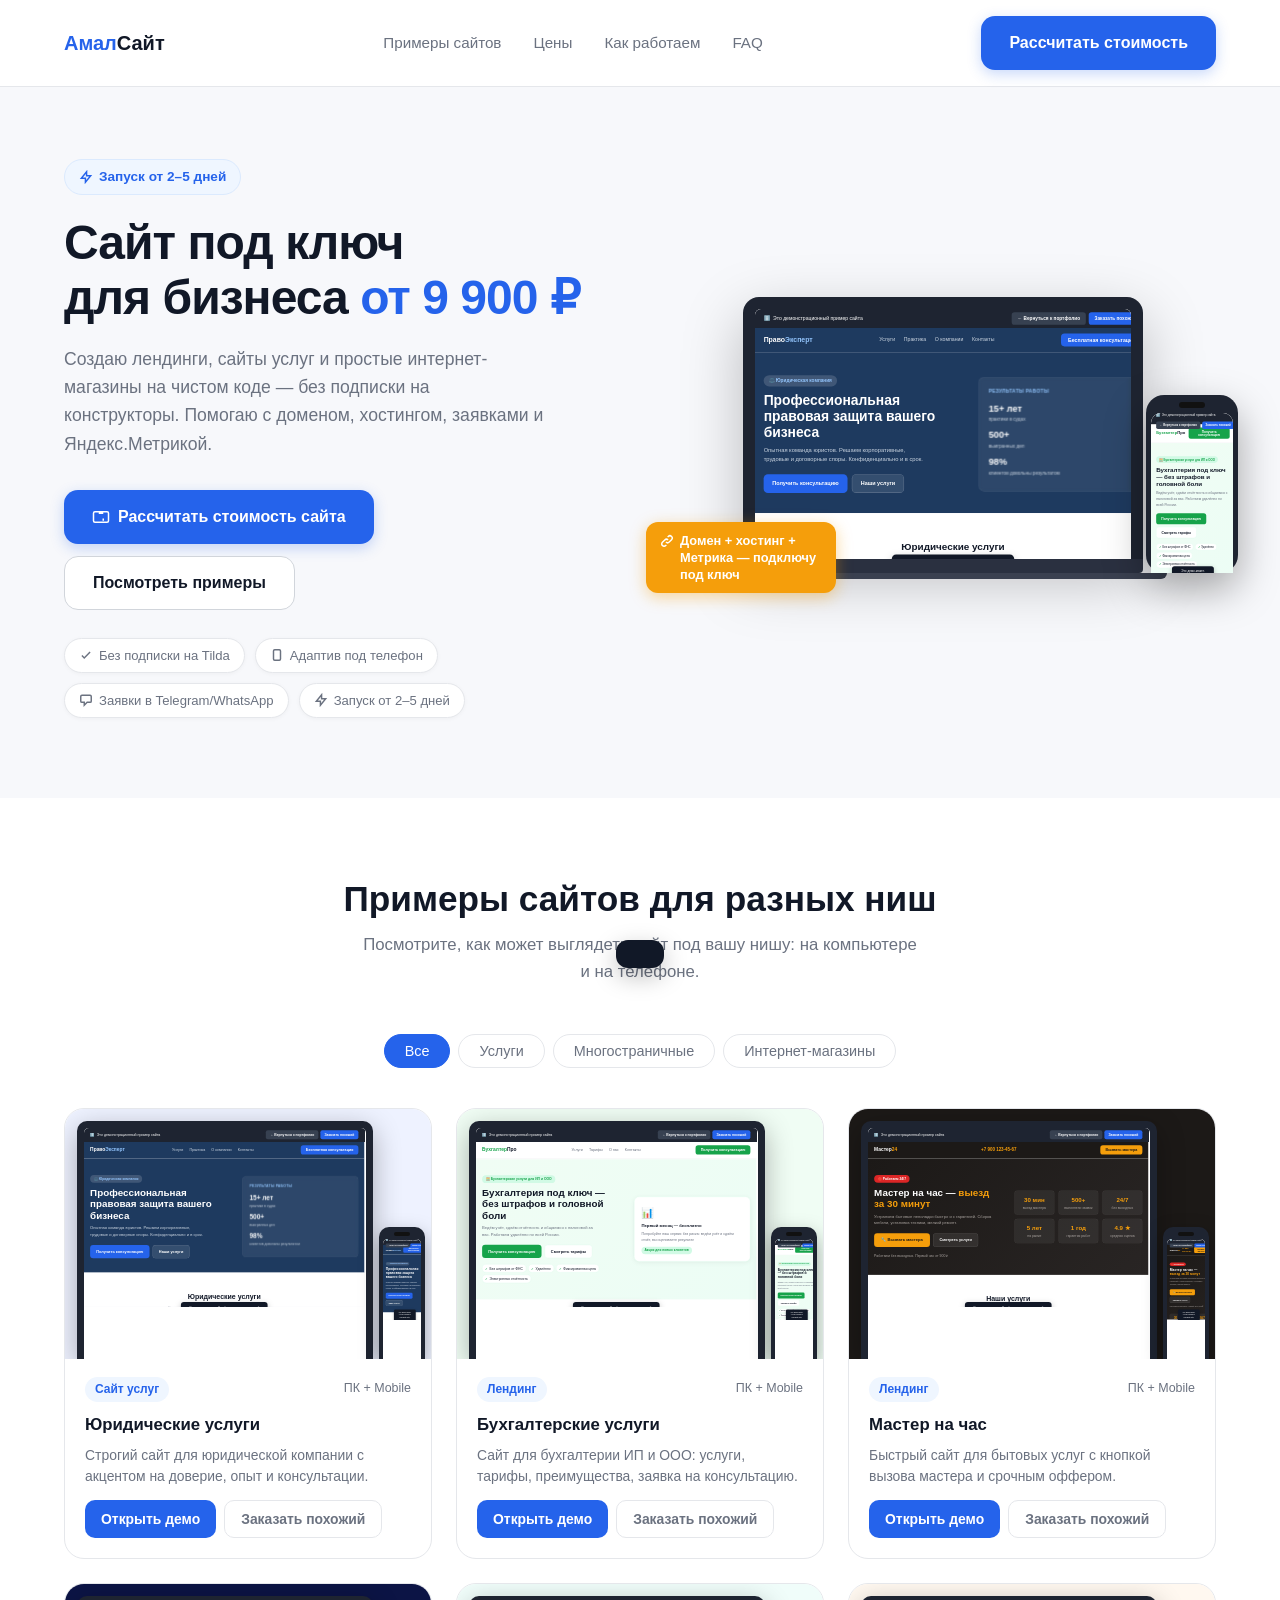
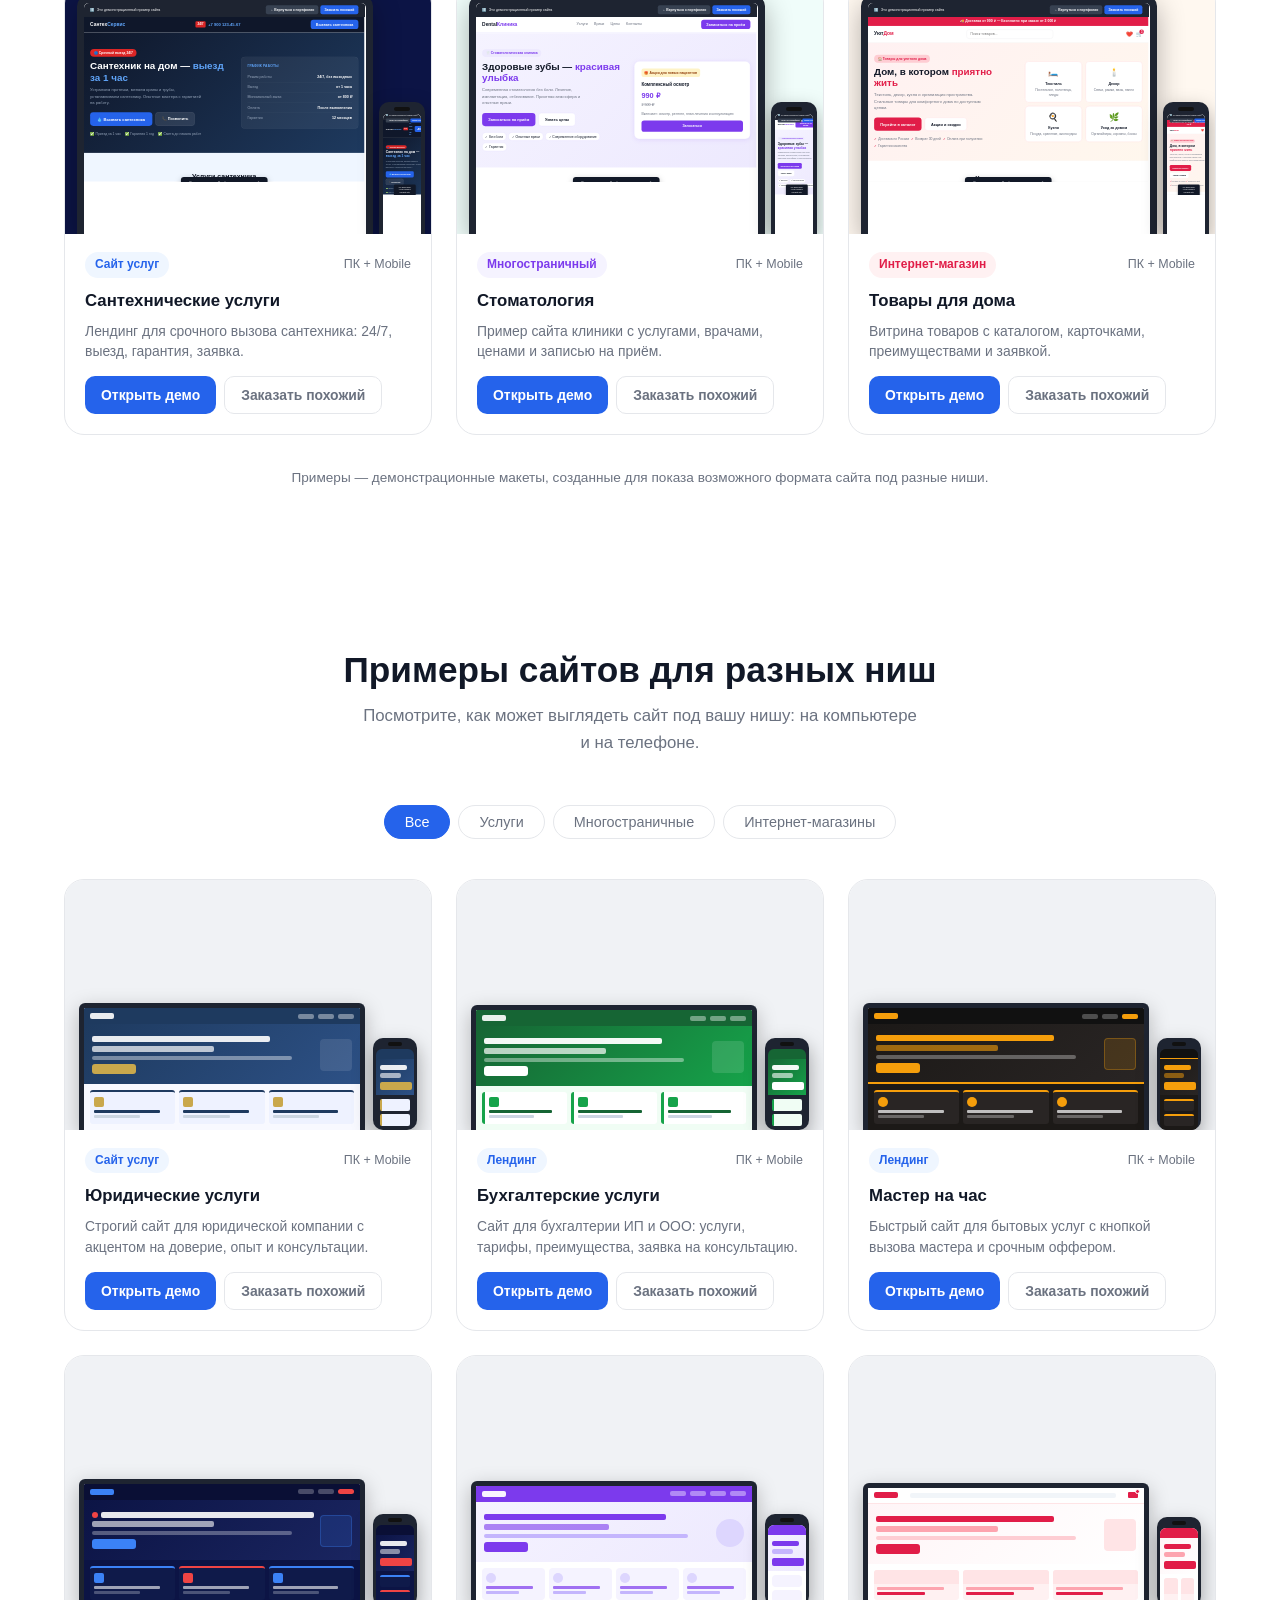
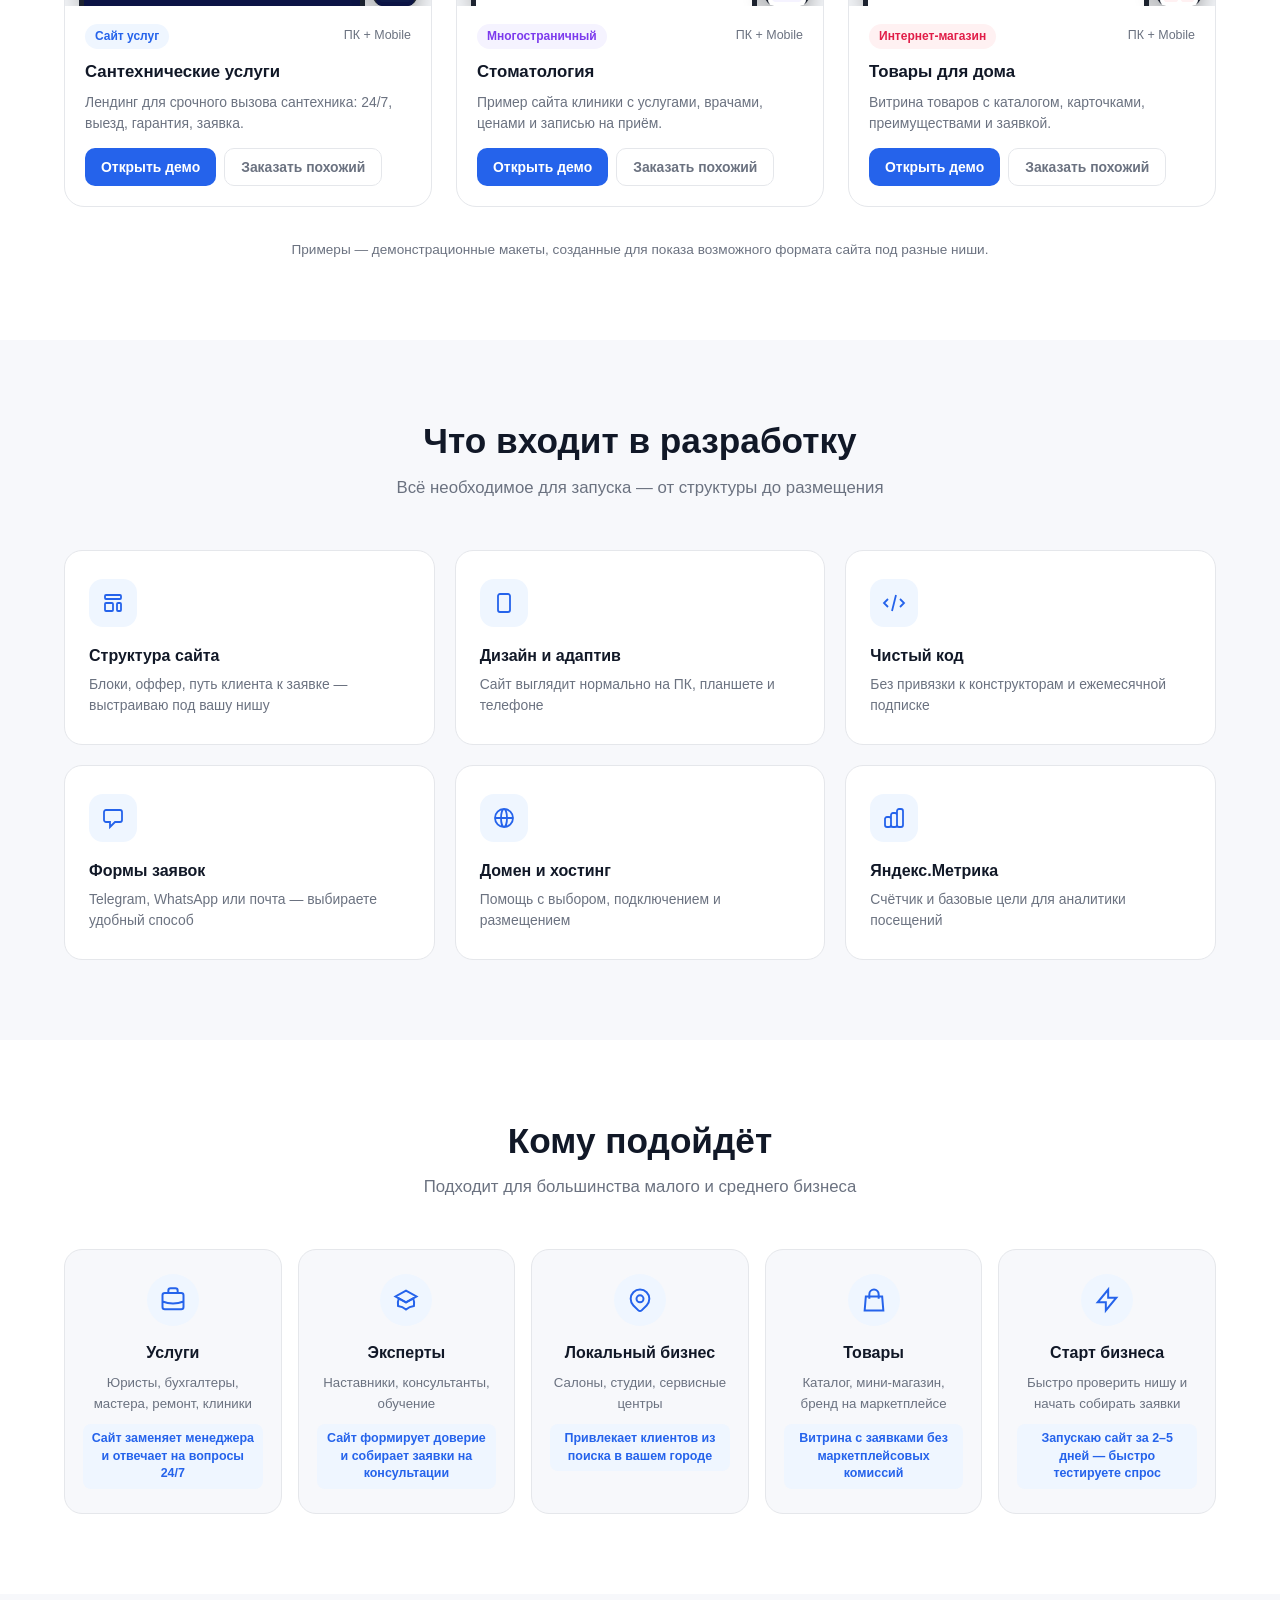
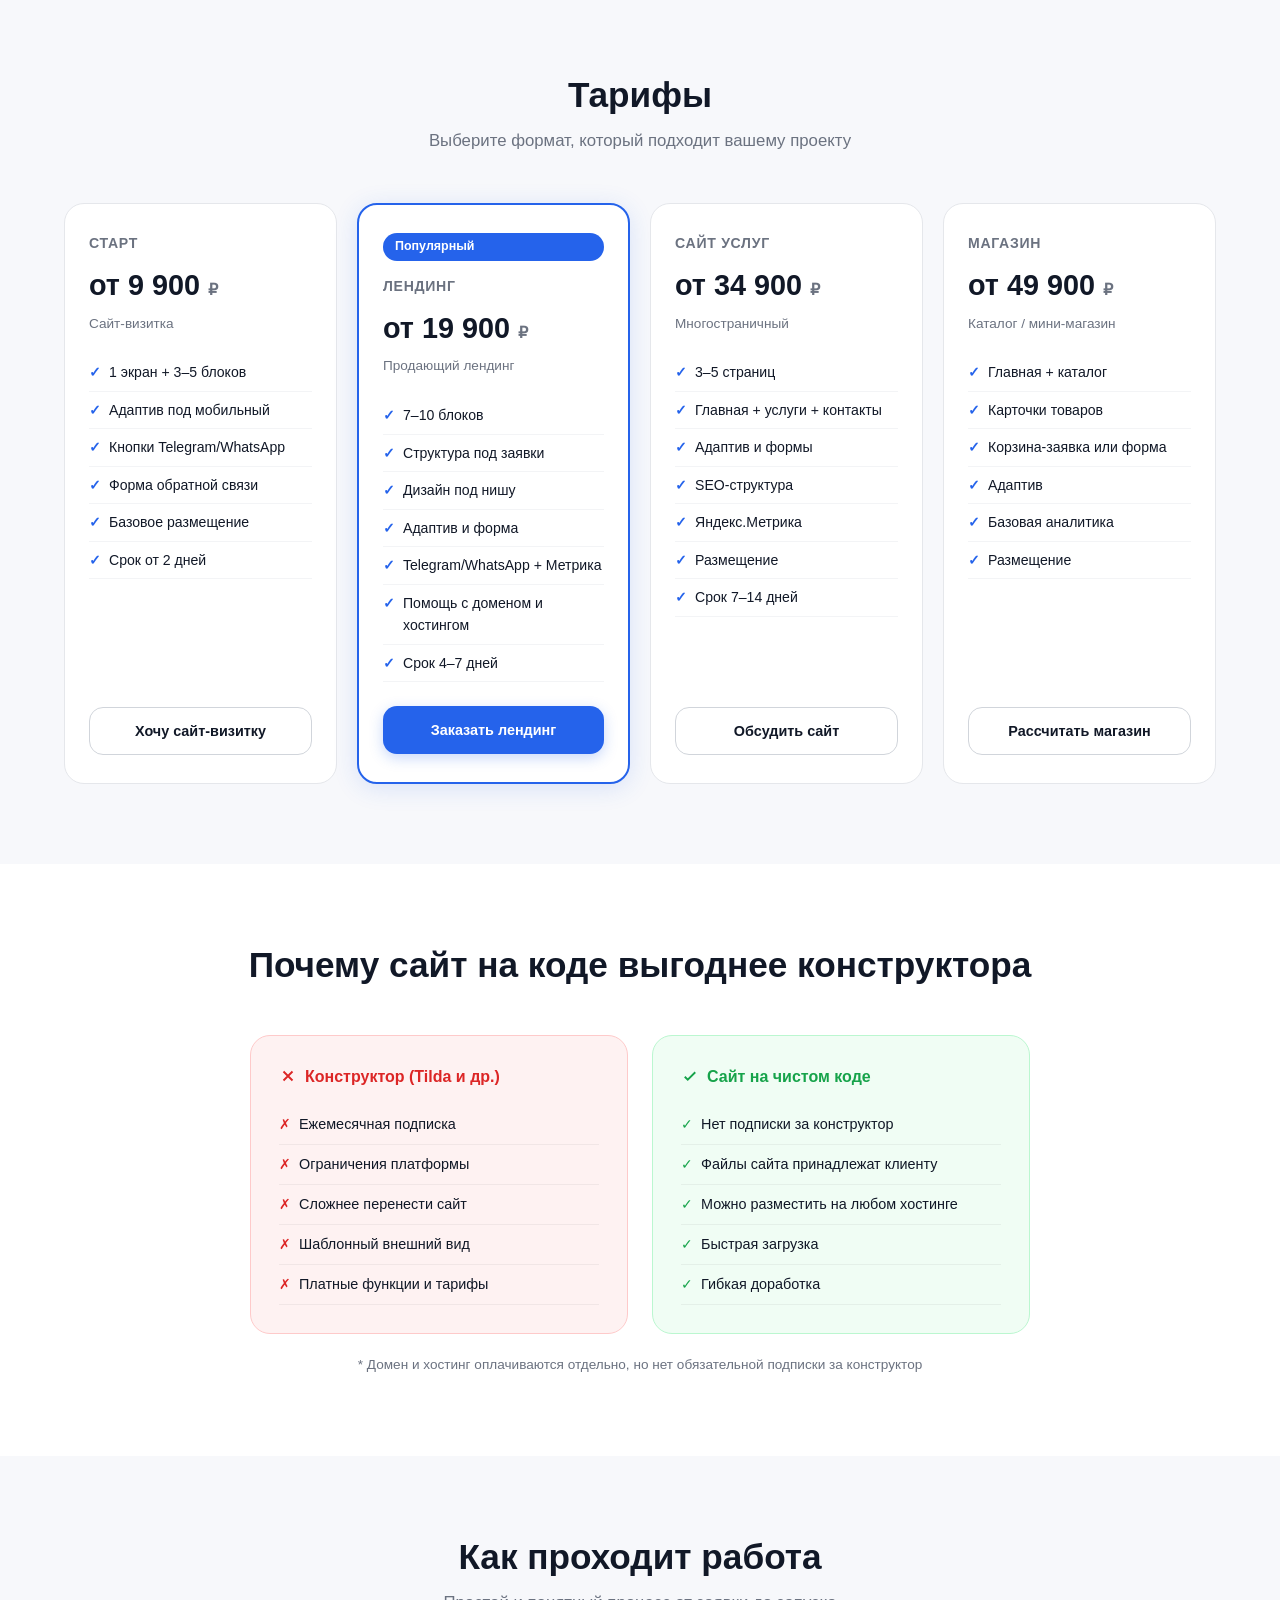
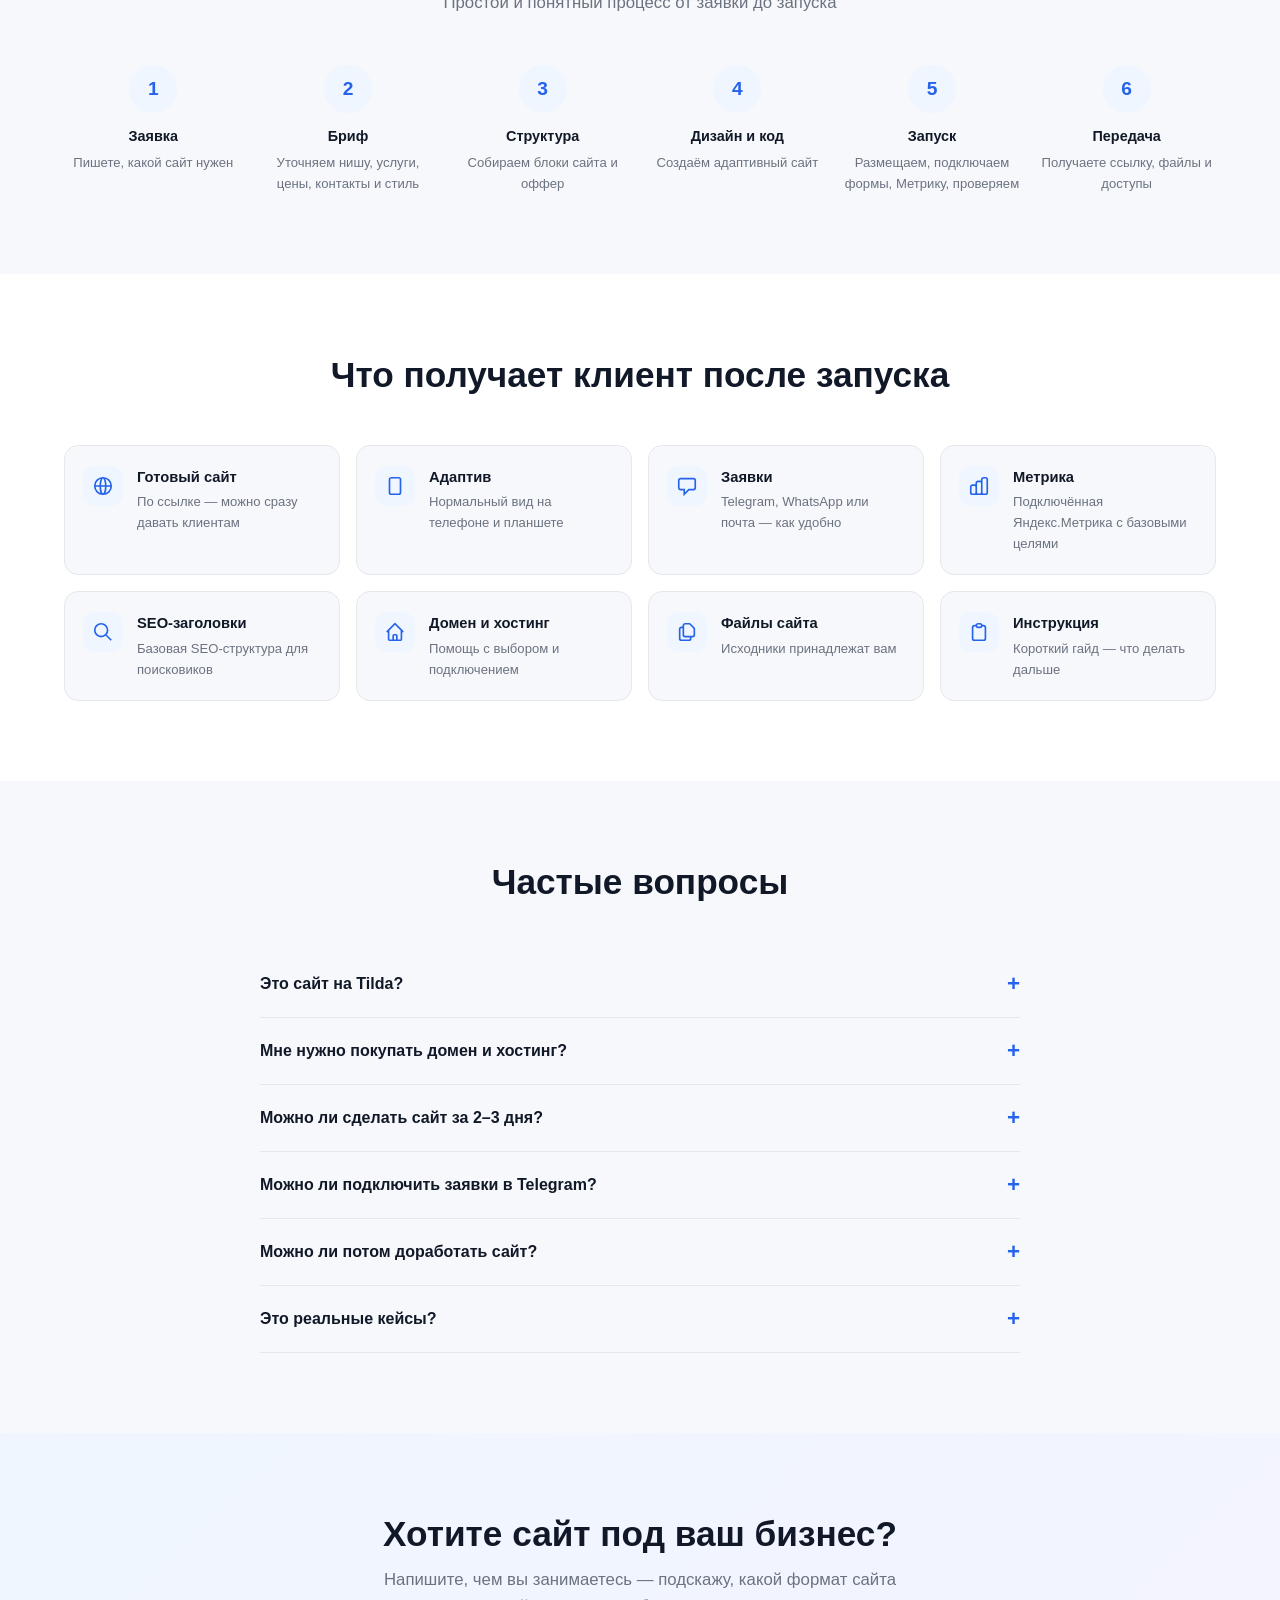
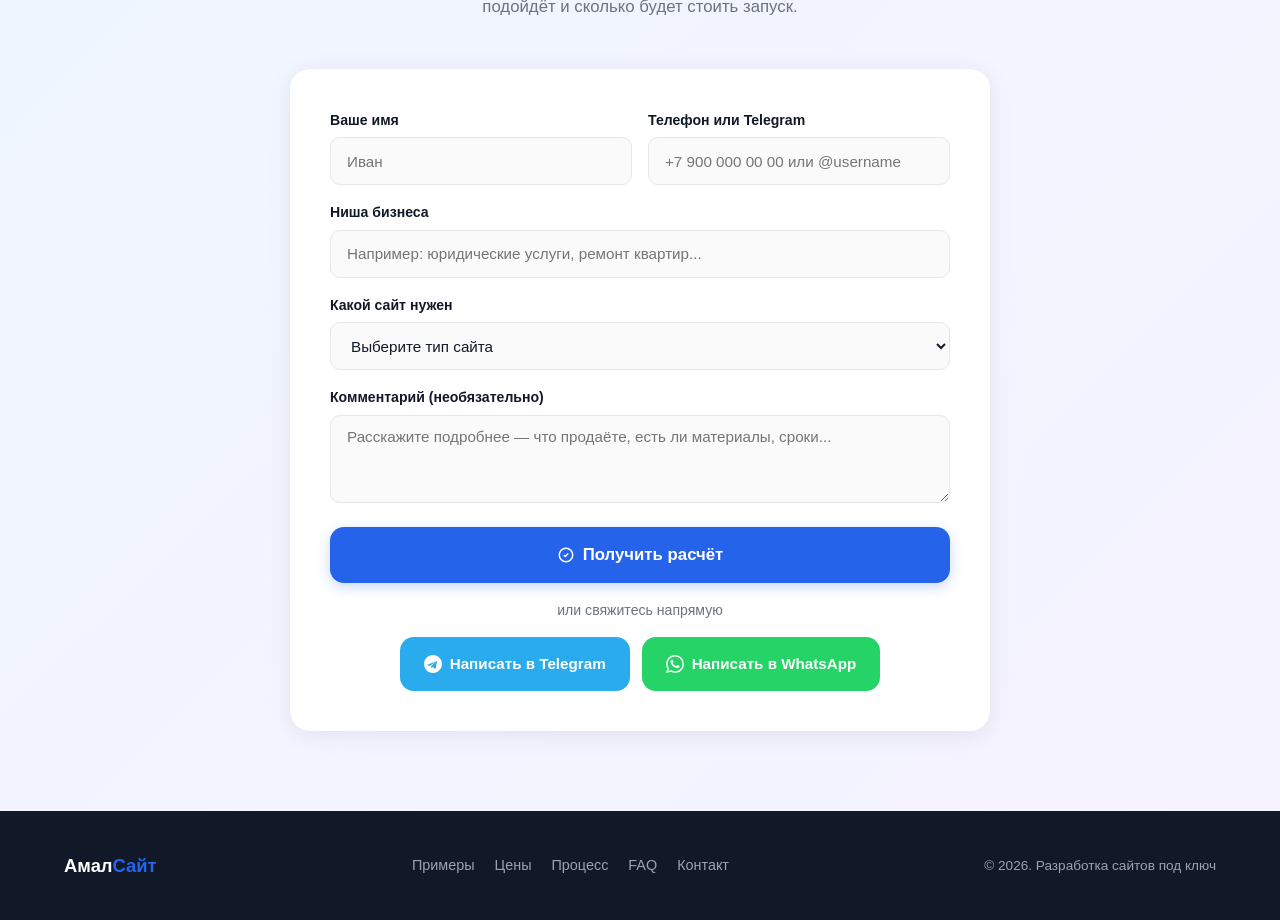
==== index.html @ 7b14ca7a "Add files via upload" ====
<!DOCTYPE html>
<html lang="ru">
<head>
  <meta charset="UTF-8">
  <meta name="viewport" content="width=device-width, initial-scale=1.0">
  <title>Создание сайтов под ключ от 9 900 ₽ — лендинги, сайты услуг, интернет-магазины</title>
  <meta name="description" content="Разработка сайтов под ключ без подписки на конструкторы. Лендинги, сайты услуг, многостраничные сайты и мини-магазины. Адаптив, заявки, хостинг, домен и Яндекс.Метрика.">
  <style>
/* ===== CSS VARIABLES ===== */
:root {
  --bg: #F7F8FB;
  --card: #FFFFFF;
  --text: #111827;
  --secondary: #6B7280;
  --primary: #2563EB;
  --primary-hover: #1D4ED8;
  --accent: #F59E0B;
  --border: #E5E7EB;
  --radius-card: 20px;
  --radius-btn: 14px;
  --shadow-card: 0 2px 16px rgba(0,0,0,0.07);
  --shadow-hover: 0 8px 32px rgba(37,99,235,0.13);
  --font: 'Inter', 'Segoe UI', Arial, sans-serif;
}

/* ===== RESET & BASE ===== */
*, *::before, *::after { box-sizing: border-box; margin: 0; padding: 0; }
html { scroll-behavior: smooth; font-size: 16px; }
body { font-family: var(--font); background: var(--bg); color: var(--text); line-height: 1.6; }
img { max-width: 100%; display: block; }
a { text-decoration: none; color: inherit; }
button { cursor: pointer; font-family: var(--font); }

/* ===== TYPOGRAPHY ===== */
h1 { font-size: clamp(2rem, 4vw, 3rem); font-weight: 800; line-height: 1.15; letter-spacing: -0.02em; }
h2 { font-size: clamp(1.5rem, 3vw, 2.2rem); font-weight: 700; line-height: 1.2; }
h3 { font-size: 1.15rem; font-weight: 700; }

/* ===== LAYOUT ===== */
.container { max-width: 1200px; margin: 0 auto; padding: 0 24px; }
section { padding: 80px 0; }

/* ===== BUTTONS ===== */
.btn-primary {
  display: inline-flex; align-items: center; justify-content: center; gap: 8px;
  background: var(--primary); color: #fff; border: none;
  border-radius: var(--radius-btn); height: 54px; padding: 0 28px;
  font-size: 1rem; font-weight: 600; transition: background 0.18s, box-shadow 0.18s, transform 0.1s;
  box-shadow: 0 4px 14px rgba(37,99,235,0.25);
}
.btn-primary:hover { background: var(--primary-hover); box-shadow: 0 6px 20px rgba(37,99,235,0.35); transform: translateY(-1px); }

.btn-secondary {
  display: inline-flex; align-items: center; justify-content: center; gap: 8px;
  background: #fff; color: var(--text); border: 1.5px solid #D1D5DB;
  border-radius: var(--radius-btn); height: 54px; padding: 0 28px;
  font-size: 1rem; font-weight: 600; transition: background 0.18s, border-color 0.18s;
}
.btn-secondary:hover { background: #F3F4F6; border-color: #9CA3AF; }

.btn-tg {
  display: inline-flex; align-items: center; gap: 8px;
  background: #2AABEE; color: #fff; border: none;
  border-radius: var(--radius-btn); height: 54px; padding: 0 24px;
  font-size: 0.95rem; font-weight: 600; transition: background 0.18s;
}
.btn-tg:hover { background: #1c96d4; }

.btn-wa {
  display: inline-flex; align-items: center; gap: 8px;
  background: #25D366; color: #fff; border: none;
  border-radius: var(--radius-btn); height: 54px; padding: 0 24px;
  font-size: 0.95rem; font-weight: 600; transition: background 0.18s;
}
.btn-wa:hover { background: #1ebe58; }

/* ===== HEADER ===== */
.header {
  position: sticky; top: 0; z-index: 100;
  background: rgba(255,255,255,0.95); backdrop-filter: blur(10px);
  border-bottom: 1px solid var(--border); padding: 16px 0;
}
.header-inner { display: flex; align-items: center; justify-content: space-between; }
.logo { font-size: 1.25rem; font-weight: 800; color: var(--primary); }
.logo span { color: var(--text); }
.nav { display: flex; align-items: center; gap: 32px; }
.nav a { color: var(--secondary); font-size: 0.95rem; font-weight: 500; transition: color 0.15s; }
.nav a:hover { color: var(--primary); }
.header-cta { display: flex; gap: 12px; align-items: center; }

/* Burger */
.burger { display: none; flex-direction: column; gap: 5px; background: none; border: none; padding: 4px; }
.burger span { display: block; width: 24px; height: 2px; background: var(--text); border-radius: 2px; transition: 0.3s; }
.mobile-menu { display: none; position: fixed; top: 65px; left: 0; right: 0; bottom: 0; background: #fff; z-index: 99; padding: 32px 24px; flex-direction: column; gap: 20px; }
.mobile-menu.active { display: flex; }
.mobile-menu a { font-size: 1.1rem; font-weight: 600; color: var(--text); padding: 8px 0; border-bottom: 1px solid var(--border); }

/* ===== HERO ===== */
.hero { padding: 72px 0 80px; overflow: hidden; }
.hero-inner { display: grid; grid-template-columns: 1fr 1fr; gap: 60px; align-items: center; }
.hero-label {
  display: inline-flex; align-items: center; gap: 6px;
  background: #EFF6FF; color: var(--primary); border: 1px solid #DBEAFE;
  border-radius: 99px; padding: 6px 14px; font-size: 0.85rem; font-weight: 600; margin-bottom: 20px;
}
.hero h1 { margin-bottom: 20px; }
.hero h1 em { font-style: normal; color: var(--primary); }
.hero-sub { font-size: 1.1rem; color: var(--secondary); margin-bottom: 32px; max-width: 480px; }
.hero-actions { display: flex; gap: 12px; flex-wrap: wrap; margin-bottom: 28px; }
.hero-badges { display: flex; flex-wrap: wrap; gap: 10px; }
.badge {
  display: inline-flex; align-items: center; gap: 6px;
  background: #fff; border: 1px solid var(--border); border-radius: 99px;
  padding: 6px 14px; font-size: 0.82rem; font-weight: 500; color: var(--secondary);
  box-shadow: 0 1px 4px rgba(0,0,0,0.04);
}
.badge svg { flex-shrink: 0; }

/* ===== HERO DEVICE MOCKUP ===== */
.hero-visual { position: relative; }
.hero-device-wrap { position: relative; display: flex; justify-content: center; align-items: flex-end; }

/* Ноутбук */
.hero-laptop { position: relative; z-index: 2; }
.hero-laptop-body {
  width: 380px; background: #1e2431; border-radius: 16px 16px 0 0;
  padding: 12px 12px 0; box-shadow: 0 20px 60px rgba(0,0,0,0.22);
}
.hero-laptop-screen {
  background: #fff; border-radius: 8px 8px 0 0; overflow: hidden;
}
.hero-laptop-base { height: 14px; background: #2a3040; margin: 0 -12px; border-radius: 0 0 4px 4px; }
.hero-laptop-foot { height: 6px; background: #3a4050; margin: 0 -24px; border-radius: 0 0 6px 6px; }

/* Содержимое экрана ноутбука */
.hs-nav {
  background: #fff; height: 22px; display: flex; align-items: center;
  padding: 0 10px; gap: 6px; border-bottom: 1px solid #F3F4F6;
}
.hs-nav-logo { width: 36px; height: 8px; background: var(--primary); border-radius: 3px; }
.hs-nav-links { display: flex; gap: 6px; margin-left: auto; }
.hs-nav-link { width: 24px; height: 6px; background: #E5E7EB; border-radius: 2px; }
.hs-nav-btn { width: 42px; height: 14px; background: var(--primary); border-radius: 4px; }

.hs-hero {
  background: linear-gradient(135deg, #EFF6FF 0%, #EEF2FF 100%);
  padding: 16px 12px 10px; display: flex; gap: 10px; align-items: center;
}
.hs-hero-left { flex: 1; }
.hs-h1 { height: 8px; background: var(--text); border-radius: 3px; margin-bottom: 5px; width: 85%; }
.hs-h1-short { width: 60%; background: var(--text); }
.hs-sub { height: 5px; background: #CBD5E1; border-radius: 2px; margin-bottom: 3px; width: 90%; }
.hs-sub-short { width: 70%; margin-bottom: 8px; }
.hs-cta-row { display: flex; gap: 5px; }
.hs-cta-btn { height: 12px; width: 54px; background: var(--primary); border-radius: 4px; }
.hs-cta-btn-ghost { background: #fff; border: 1px solid #D1D5DB; }
.hs-hero-right { flex-shrink: 0; }
.hs-hero-img {
  width: 80px; height: 60px; background: linear-gradient(135deg, #DBEAFE, #C7D2FE);
  border-radius: 8px; position: relative; overflow: hidden;
}
.hs-hero-img::after {
  content: ''; position: absolute; top: 10px; left: 10px; right: 10px; bottom: 10px;
  background: rgba(255,255,255,0.5); border-radius: 4px;
}

.hs-blocks {
  display: flex; gap: 6px; padding: 8px 12px 4px; background: #fff;
}
.hs-block {
  flex: 1; height: 24px; background: #F3F4F6; border-radius: 4px;
  border-top: 2px solid var(--primary);
}
.hs-caption {
  background: #fff; font-size: 7px; color: var(--secondary); text-align: center;
  padding: 3px 8px 5px; font-weight: 600; letter-spacing: 0.01em;
}

/* Смартфон */
.hero-phone {
  position: absolute; bottom: 6px; right: -18px; z-index: 3;
  width: 88px; background: #1e2431; border-radius: 16px;
  padding: 6px 5px 0; box-shadow: 0 16px 40px rgba(0,0,0,0.3);
}
.hero-phone-notch {
  width: 24px; height: 6px; background: #111; border-radius: 3px;
  margin: 0 auto 4px; position: relative; z-index: 1;
}
.hero-phone-screen { background: #fff; border-radius: 10px; overflow: hidden; }

.hps-nav { height: 14px; background: var(--primary); }
.hps-hero {
  background: linear-gradient(135deg, #EFF6FF, #EEF2FF);
  padding: 8px 6px 6px;
}
.hps-h1 { height: 6px; background: var(--text); border-radius: 2px; margin-bottom: 3px; width: 85%; }
.hps-h1-short { width: 60%; }
.hps-sub { height: 4px; background: #CBD5E1; border-radius: 2px; margin-bottom: 6px; width: 90%; }
.hps-btn { height: 10px; width: 60px; background: var(--primary); border-radius: 3px; }
.hps-blocks { padding: 5px 6px; background: #fff; display: flex; flex-direction: column; gap: 3px; }
.hps-block { height: 12px; background: #F3F4F6; border-radius: 3px; border-left: 2px solid var(--primary); }

/* Плашка */
.hero-badge-floating {
  position: absolute; bottom: -14px; left: -24px; z-index: 4;
  background: var(--accent); color: #fff; border-radius: 12px;
  padding: 10px 14px; font-size: 0.8rem; font-weight: 700;
  box-shadow: 0 4px 16px rgba(245,158,11,0.4);
  max-width: 190px; line-height: 1.35;
  display: flex; align-items: flex-start; gap: 6px;
}
.hero-badge-floating svg { flex-shrink: 0; margin-top: 2px; }

/* ===== PORTFOLIO ===== */
.portfolio { background: #fff; }
.section-header { text-align: center; margin-bottom: 48px; }
.section-header h2 { margin-bottom: 12px; }
.section-header p { color: var(--secondary); font-size: 1.05rem; max-width: 560px; margin: 0 auto; }

.portfolio-filters { display: flex; justify-content: center; gap: 8px; flex-wrap: wrap; margin-bottom: 40px; }
.filter-btn {
  background: none; border: 1.5px solid var(--border); border-radius: 99px;
  padding: 8px 20px; font-size: 0.9rem; font-weight: 500; color: var(--secondary);
  transition: all 0.18s; cursor: pointer;
}
.filter-btn:hover, .filter-btn.active { background: var(--primary); color: #fff; border-color: var(--primary); }

.portfolio-grid { display: grid; grid-template-columns: repeat(3, 1fr); gap: 24px; }

.portfolio-card {
  background: var(--card); border: 1px solid var(--border); border-radius: var(--radius-card);
  overflow: hidden; transition: box-shadow 0.2s, transform 0.2s;
}
.portfolio-card:hover { box-shadow: var(--shadow-hover); transform: translateY(-3px); }

/* ===== CARD PREVIEW — ноутбук + телефон внутри карточки ===== */
.card-preview {
  height: 220px; display: flex; align-items: flex-end; gap: 8px;
  padding: 16px 14px 0; position: relative; overflow: hidden;
}

/* Ноутбук внутри карточки */
.cp-laptop { flex: 1; min-width: 0; }
.cp-laptop-screen {
  background: #fff; border-radius: 6px 6px 0 0; overflow: hidden;
  box-shadow: 0 6px 20px rgba(0,0,0,0.25);
  border: 5px solid #1e2431; border-bottom: 0;
}

.cp-nav {
  height: 16px; display: flex; align-items: center;
  padding: 0 6px; gap: 4px;
}
.cp-nav-logo { width: 24px; height: 6px; border-radius: 2px; flex-shrink: 0; }
.cp-nav-links { display: flex; gap: 4px; margin-left: auto; }
.cp-nav-link { width: 16px; height: 5px; border-radius: 2px; }

.cp-hero {
  padding: 10px 8px 8px; display: flex; gap: 6px; align-items: center; min-height: 60px;
}
.cp-hero-text { flex: 1; }
.cp-h1 { height: 6px; border-radius: 2px; margin-bottom: 4px; width: 80%; }
.cp-h1-short { width: 55%; }
.cp-sub { height: 4px; border-radius: 2px; margin-bottom: 3px; width: 90%; }
.cp-btn { height: 10px; width: 44px; border-radius: 3px; margin-top: 4px; }
.cp-hero-img { width: 32px; height: 32px; flex-shrink: 0; }

.cp-services {
  display: flex; gap: 4px; padding: 6px;
}
.cp-svc {
  flex: 1; padding: 5px 4px 4px; border-radius: 3px;
}
.cp-svc-icon { width: 10px; height: 10px; border-radius: 2px; margin-bottom: 3px; }
.cp-svc-line { height: 3px; border-radius: 1px; margin-bottom: 2px; width: 85%; }
.cp-svc-line-short { width: 60%; }

/* Телефон внутри карточки */
.cp-phone {
  width: 44px; flex-shrink: 0;
  background: #1e2431; border-radius: 10px;
  padding: 4px 3px 0; box-shadow: 0 8px 20px rgba(0,0,0,0.35);
}
.cp-phone-notch {
  width: 14px; height: 4px; background: #111; border-radius: 2px;
  margin: 0 auto 3px;
}
.cp-phone-screen { border-radius: 6px; overflow: hidden; }
.cp-ph-nav { height: 10px; }
.cp-ph-hero { padding: 6px 4px 5px; }
.cp-ph-h1 { height: 5px; border-radius: 2px; margin-bottom: 3px; width: 90%; }
.cp-ph-btn { height: 8px; width: 32px; border-radius: 2px; margin-top: 4px; }
.cp-ph-blocks { padding: 4px; display: flex; flex-direction: column; gap: 3px; }
.cp-ph-block { height: 12px; border-radius: 2px; }

/* Card body */
.card-body { padding: 18px 20px 20px; }
.card-meta { display: flex; align-items: center; gap: 8px; margin-bottom: 10px; }
.card-badge {
  font-size: 0.75rem; font-weight: 600; padding: 3px 10px; border-radius: 99px;
  background: #EFF6FF; color: var(--primary);
}
.card-badge.multi { background: #F5F3FF; color: #7C3AED; }
.card-badge.shop { background: #FFF1F2; color: #E11D48; }
.card-mobile-tag { font-size: 0.78rem; color: var(--secondary); margin-left: auto; }
.card-title { font-size: 1.05rem; font-weight: 700; margin-bottom: 6px; }
.card-desc { font-size: 0.87rem; color: var(--secondary); margin-bottom: 14px; line-height: 1.5; }
.card-actions { display: flex; gap: 8px; flex-wrap: wrap; }

.btn-demo {
  background: var(--primary); color: #fff; border: none; border-radius: 10px;
  padding: 0 16px; height: 38px; font-size: 0.87rem; font-weight: 600;
  transition: background 0.18s;
}
.btn-demo:hover { background: var(--primary-hover); }
.btn-order {
  background: none; color: var(--secondary); border: 1.5px solid var(--border);
  border-radius: 10px; padding: 0 16px; height: 38px; font-size: 0.87rem; font-weight: 600;
  transition: all 0.18s;
}
.btn-order:hover { border-color: var(--primary); color: var(--primary); }

.portfolio-disclaimer { text-align: center; margin-top: 32px; color: var(--secondary); font-size: 0.85rem; }

/* ===== INCLUDED ===== */
.included-grid { display: grid; grid-template-columns: repeat(3, 1fr); gap: 20px; }
.included-item {
  background: var(--card); border: 1px solid var(--border); border-radius: 18px;
  padding: 28px 24px; transition: box-shadow 0.2s;
}
.included-item:hover { box-shadow: var(--shadow-hover); }
.included-icon {
  width: 48px; height: 48px; border-radius: 14px; background: #EFF6FF;
  display: flex; align-items: center; justify-content: center;
  margin-bottom: 16px; color: var(--primary);
}
.included-item h3 { font-size: 1rem; margin-bottom: 6px; }
.included-item p { font-size: 0.87rem; color: var(--secondary); line-height: 1.5; }

/* ===== WHO ===== */
.who { background: #fff; }
.who-grid { display: grid; grid-template-columns: repeat(5, 1fr); gap: 16px; }
.who-card {
  background: var(--bg); border: 1px solid var(--border); border-radius: 18px;
  padding: 24px 18px; text-align: center; transition: box-shadow 0.2s, transform 0.2s;
}
.who-card:hover { box-shadow: var(--shadow-hover); transform: translateY(-2px); }
.who-icon {
  width: 52px; height: 52px; border-radius: 50%; background: #EFF6FF;
  display: flex; align-items: center; justify-content: center;
  margin: 0 auto 14px; color: var(--primary);
}
.who-card h3 { font-size: 1rem; margin-bottom: 6px; }
.who-card p { font-size: 0.83rem; color: var(--secondary); margin-bottom: 10px; }
.who-benefit {
  font-size: 0.78rem; color: var(--primary); font-weight: 600;
  background: #EFF6FF; border-radius: 8px; padding: 6px 8px; line-height: 1.4;
}

/* ===== TARIFFS ===== */
.tariffs-grid { display: grid; grid-template-columns: repeat(4, 1fr); gap: 20px; }
.tariff-card {
  background: var(--card); border: 1px solid var(--border); border-radius: var(--radius-card);
  padding: 28px 24px; position: relative; transition: box-shadow 0.2s;
  display: flex; flex-direction: column;
}
.tariff-card:hover { box-shadow: var(--shadow-hover); }
.tariff-card.popular {
  border: 2px solid var(--primary);
  box-shadow: 0 4px 24px rgba(37,99,235,0.15);
}
.popular-badge {
  display: inline-block; background: var(--primary); color: #fff;
  border-radius: 99px; font-size: 0.78rem; font-weight: 700;
  padding: 4px 12px; margin-bottom: 14px;
}
.tariff-name { font-size: 0.88rem; font-weight: 700; color: var(--secondary); margin-bottom: 8px; text-transform: uppercase; letter-spacing: 0.05em; }
.tariff-price { font-size: 1.8rem; font-weight: 800; color: var(--text); margin-bottom: 4px; }
.tariff-price span { font-size: 1rem; color: var(--secondary); }
.tariff-desc { font-size: 0.85rem; color: var(--secondary); margin-bottom: 20px; }
.tariff-features { list-style: none; margin-bottom: 24px; flex: 1; }
.tariff-features li { font-size: 0.88rem; padding: 7px 0; border-bottom: 1px solid #F3F4F6; display: flex; gap: 8px; align-items: flex-start; }
.tariff-features li::before { content: "✓"; color: var(--primary); font-weight: 700; flex-shrink: 0; }
.tariff-card .btn-primary, .tariff-card .btn-secondary { width: 100%; justify-content: center; height: 48px; font-size: 0.9rem; }

/* ===== COMPARISON ===== */
.comparison { background: #fff; }
.compare-wrap { max-width: 780px; margin: 0 auto; }
.compare-grid { display: grid; grid-template-columns: 1fr 1fr; gap: 24px; }
.compare-col { border-radius: var(--radius-card); padding: 28px; }
.compare-col.bad { background: #FEF2F2; border: 1px solid #FECACA; }
.compare-col.good { background: #F0FDF4; border: 1px solid #BBF7D0; }
.compare-col h3 { font-size: 1rem; font-weight: 700; margin-bottom: 16px; display: flex; align-items: center; gap: 8px; }
.compare-col.bad h3 { color: #DC2626; }
.compare-col.good h3 { color: #16A34A; }
.compare-col ul { list-style: none; }
.compare-col ul li { font-size: 0.9rem; padding: 8px 0; border-bottom: 1px solid rgba(0,0,0,0.05); display: flex; gap: 8px; color: var(--text); }
.compare-col.bad ul li::before { content: "✗"; color: #DC2626; flex-shrink: 0; }
.compare-col.good ul li::before { content: "✓"; color: #16A34A; flex-shrink: 0; }
.compare-disclaimer { text-align: center; margin-top: 20px; color: var(--secondary); font-size: 0.85rem; }

/* ===== PROCESS ===== */
.process-steps { display: grid; grid-template-columns: repeat(6, 1fr); gap: 16px; position: relative; }
.process-step { text-align: center; }
.step-num {
  width: 48px; height: 48px; border-radius: 50%; background: #EFF6FF;
  color: var(--primary); font-size: 1.2rem; font-weight: 800;
  display: flex; align-items: center; justify-content: center;
  margin: 0 auto 12px;
}
.process-step h3 { font-size: 0.9rem; margin-bottom: 4px; }
.process-step p { font-size: 0.82rem; color: var(--secondary); }

/* ===== RESULT ===== */
.result { background: #fff; }
.result-grid { display: grid; grid-template-columns: repeat(4, 1fr); gap: 16px; }
.result-item {
  background: var(--bg); border: 1px solid var(--border); border-radius: 14px;
  padding: 20px 18px; display: flex; gap: 14px; align-items: flex-start;
}
.result-icon {
  width: 40px; height: 40px; border-radius: 12px; background: #EFF6FF;
  display: flex; align-items: center; justify-content: center;
  color: var(--primary); flex-shrink: 0;
}
.result-item h3 { font-size: 0.92rem; margin-bottom: 2px; }
.result-item p { font-size: 0.82rem; color: var(--secondary); }

/* ===== FAQ ===== */
.faq-list { max-width: 760px; margin: 0 auto; }
.faq-item { border-bottom: 1px solid var(--border); }
.faq-q {
  width: 100%; background: none; border: none; text-align: left;
  padding: 20px 0; display: flex; justify-content: space-between; align-items: center;
  font-size: 1rem; font-weight: 600; color: var(--text); gap: 16px; cursor: pointer;
}
.faq-icon { color: var(--primary); font-size: 1.4rem; flex-shrink: 0; transition: transform 0.25s; }
.faq-item.active .faq-icon { transform: rotate(45deg); }
.faq-a { display: none; padding: 0 0 20px; color: var(--secondary); font-size: 0.95rem; line-height: 1.6; }
.faq-item.active .faq-a { display: block; }

/* ===== CONTACT ===== */
.contact { background: linear-gradient(135deg, #EFF6FF 0%, #F5F3FF 100%); }
.contact-inner { max-width: 700px; margin: 0 auto; text-align: center; }
.contact-inner h2 { margin-bottom: 12px; }
.contact-inner > p { color: var(--secondary); margin-bottom: 40px; font-size: 1.05rem; }
.contact-form { background: #fff; border-radius: var(--radius-card); padding: 40px; box-shadow: 0 4px 24px rgba(0,0,0,0.08); text-align: left; }
.form-row { display: grid; grid-template-columns: 1fr 1fr; gap: 16px; }
.form-group { margin-bottom: 16px; }
.form-group label { display: block; font-size: 0.88rem; font-weight: 600; margin-bottom: 6px; }
.form-group input, .form-group select, .form-group textarea {
  width: 100%; padding: 12px 16px; border: 1.5px solid var(--border);
  border-radius: 10px; font-size: 0.95rem; font-family: var(--font);
  background: #FAFAFA; color: var(--text); transition: border-color 0.15s;
  outline: none; height: 48px;
}
.form-group textarea { height: auto; min-height: 88px; resize: vertical; }
.form-group input:focus, .form-group select:focus, .form-group textarea:focus { border-color: var(--primary); background: #fff; }
.form-submit { display: flex; flex-direction: column; gap: 16px; margin-top: 8px; }
.form-submit .btn-primary { width: 100%; justify-content: center; height: 56px; font-size: 1.05rem; }
.form-quick { display: flex; gap: 12px; justify-content: center; }
.form-or { text-align: center; color: var(--secondary); font-size: 0.88rem; }

/* ===== FOOTER ===== */
footer { background: #111827; color: #9CA3AF; padding: 40px 0; }
.footer-inner { display: flex; justify-content: space-between; align-items: center; gap: 24px; flex-wrap: wrap; }
.footer-logo { font-size: 1.15rem; font-weight: 800; color: #fff; }
.footer-logo span { color: var(--primary); }
.footer-links { display: flex; gap: 20px; flex-wrap: wrap; }
.footer-links a { font-size: 0.9rem; transition: color 0.15s; }
.footer-links a:hover { color: #fff; }
.footer-copy { font-size: 0.85rem; }

/* ===== MODAL ===== */
.modal-overlay {
  display: none; position: fixed; inset: 0;
  background: rgba(0,0,0,0.5); z-index: 500;
  align-items: center; justify-content: center; padding: 24px;
}
.modal-overlay.active { display: flex; }
.modal {
  background: #fff; border-radius: var(--radius-card); padding: 40px;
  max-width: 520px; width: 100%; position: relative;
  max-height: 90vh; overflow-y: auto;
}
.modal-close {
  position: absolute; top: 16px; right: 16px;
  background: none; border: none; font-size: 1.5rem; color: var(--secondary);
  cursor: pointer; line-height: 1;
}
.modal h3 { font-size: 1.4rem; margin-bottom: 8px; }
.modal > p { color: var(--secondary); font-size: 0.95rem; margin-bottom: 24px; }

/* ===== TOAST ===== */
.toast {
  position: fixed; bottom: 32px; left: 50%; transform: translateX(-50%) translateY(100px);
  background: #111827; color: #fff; border-radius: 12px;
  padding: 14px 24px; font-size: 0.95rem; font-weight: 500;
  box-shadow: 0 8px 24px rgba(0,0,0,0.25); z-index: 999;
  transition: transform 0.3s ease;
  max-width: 360px; text-align: center;
}
.toast.show { transform: translateX(-50%) translateY(0); }

/* ===== ANIMATIONS ===== */
.reveal {
  opacity: 0; transform: translateY(24px);
  transition: opacity 0.6s ease, transform 0.6s ease;
}
.reveal.visible { opacity: 1; transform: none; }

/* ===== RESPONSIVE ===== */
@media (max-width: 1100px) {
  .tariffs-grid { grid-template-columns: repeat(2, 1fr); }
  .process-steps { grid-template-columns: repeat(3, 1fr); }
  .who-grid { grid-template-columns: repeat(3, 1fr); }
  .result-grid { grid-template-columns: repeat(2, 1fr); }
  .included-grid { grid-template-columns: repeat(3, 1fr); }
}

@media (max-width: 900px) {
  .portfolio-grid { grid-template-columns: repeat(2, 1fr); }
  .hero-inner { grid-template-columns: 1fr; }
  .hero-visual { display: none; }
  .nav { display: none; }
  .header-cta { display: none; }
  .burger { display: flex; }
  .who-grid { grid-template-columns: repeat(2, 1fr); }
  .included-grid { grid-template-columns: repeat(2, 1fr); }
}

@media (max-width: 640px) {
  section { padding: 56px 0; }
  .portfolio-grid { grid-template-columns: 1fr; }
  .tariffs-grid { grid-template-columns: 1fr; }
  .who-grid { grid-template-columns: repeat(2, 1fr); }
  .process-steps { grid-template-columns: repeat(2, 1fr); }
  .result-grid { grid-template-columns: 1fr; }
  .included-grid { grid-template-columns: 1fr; }
  .compare-grid { grid-template-columns: 1fr; }
  .form-row { grid-template-columns: 1fr; }
  .form-quick { flex-direction: column; }
  .hero-actions { flex-direction: column; }
  .hero-actions .btn-primary, .hero-actions .btn-secondary { width: 100%; }
  .footer-inner { flex-direction: column; text-align: center; }
  .modal { padding: 28px 20px; }
}


/* ===== PORTFOLIO CARD WITH IFRAME PREVIEW ===== */
.card-preview {
  height: 250px;
  position: relative;
  overflow: hidden;
  background: #f0f2f5;
  border-radius: 16px 16px 0 0;
}
.card-preview-laptop {
  position: absolute;
  left: 12px;
  top: 12px;
  right: 58px;
  bottom: 0;
  background: #1e2431;
  border-radius: 10px 10px 0 0;
  padding: 7px 7px 0;
  box-shadow: 0 8px 28px rgba(0,0,0,0.3);
}
.card-preview-screen {
  background: #fff;
  border-radius: 5px 5px 0 0;
  overflow: hidden;
  height: 100%;
  position: relative;
}
.card-preview-iframe {
  width: 1100px;
  height: 700px;
  border: none;
  transform: scale(0.255);
  transform-origin: top left;
  pointer-events: none;
  position: absolute;
  top: 0;
  left: 0;
}
.card-preview-phone {
  position: absolute;
  right: 6px;
  bottom: 0;
  width: 46px;
  background: #1e2431;
  border-radius: 10px 10px 0 0;
  padding: 5px 4px 0;
  box-shadow: 0 8px 20px rgba(0,0,0,0.35);
}
.card-preview-phone-notch {
  width: 16px;
  height: 4px;
  background: #111;
  border-radius: 2px;
  margin: 0 auto 3px;
}
.card-preview-phone-screen {
  background: #fff;
  border-radius: 5px 5px 0 0;
  overflow: hidden;
  height: 120px;
  position: relative;
}
.card-preview-phone-iframe {
  width: 380px;
  height: 700px;
  border: none;
  transform: scale(0.115);
  transform-origin: top left;
  pointer-events: none;
  position: absolute;
  top: 0;
  left: 0;
}

/* Hero new mockup */
.hero-laptop-new {
  position: relative; z-index: 2;
}
.hero-laptop-frame {
  background: #1e2431;
  border-radius: 16px 16px 0 0;
  padding: 12px 12px 0;
  box-shadow: 0 20px 60px rgba(0,0,0,0.25);
  overflow: hidden;
  width: 400px;
}
.hero-laptop-screen-wrap {
  background: #fff;
  border-radius: 6px 6px 0 0;
  overflow: hidden;
  height: 250px;
  position: relative;
}
.hero-laptop-iframe {
  width: 1100px;
  height: 700px;
  border: none;
  transform: scale(0.36);
  transform-origin: top left;
  pointer-events: none;
  position: absolute;
  top: 0; left: 0;
}
.hero-laptop-base-new {
  height: 14px;
  background: #2a3040;
  border-radius: 0 0 4px 4px;
}
.hero-laptop-foot-new {
  height: 6px;
  background: #3a4050;
  margin: 0 -24px;
  border-radius: 0 0 6px 6px;
}
.hero-phone-new {
  position: absolute;
  bottom: 6px;
  right: -22px;
  z-index: 3;
  width: 92px;
  background: #1e2431;
  border-radius: 18px;
  padding: 7px 5px 0;
  box-shadow: 0 16px 40px rgba(0,0,0,0.35);
}
.hero-phone-notch-new {
  width: 26px;
  height: 6px;
  background: #111;
  border-radius: 3px;
  margin: 0 auto 5px;
}
.hero-phone-screen-new {
  background: #fff;
  border-radius: 10px 10px 0 0;
  overflow: hidden;
  height: 160px;
  position: relative;
}
.hero-phone-iframe {
  width: 390px;
  height: 800px;
  border: none;
  transform: scale(0.215);
  transform-origin: top left;
  pointer-events: none;
  position: absolute;
  top: 0; left: 0;
}

</style>
</head>
<body>

<!-- HEADER -->
<header class="header">
  <div class="container">
    <div class="header-inner">
      <a href="#" class="logo">Амал<span>Сайт</span></a>
      <nav class="nav">
        <a href="#portfolio">Примеры сайтов</a>
        <a href="#tariffs">Цены</a>
        <a href="#process">Как работаем</a>
        <a href="#faq">FAQ</a>
      </nav>
      <div class="header-cta">
        <a href="#contact" class="btn-primary">Рассчитать стоимость</a>
      </div>
      <button class="burger" id="burgerBtn" aria-label="Меню">
        <span></span><span></span><span></span>
      </button>
    </div>
  </div>
</header>

<div class="mobile-menu" id="mobileMenu">
  <a href="#portfolio" onclick="closeMobileMenu()">Примеры сайтов</a>
  <a href="#tariffs" onclick="closeMobileMenu()">Цены</a>
  <a href="#process" onclick="closeMobileMenu()">Как работаем</a>
  <a href="#faq" onclick="closeMobileMenu()">FAQ</a>
  <a href="#contact" class="btn-primary" style="text-align:center;justify-content:center;" onclick="closeMobileMenu()">Рассчитать стоимость</a>
</div>

<!-- HERO -->
<section class="hero">
  <div class="container">
    <div class="hero-inner">
      <div class="hero-content">
        <div class="hero-label">
          <svg width="14" height="14" fill="none" viewBox="0 0 24 24" stroke="currentColor" stroke-width="2.5"><path d="M13 10V3L4 14h7v7l9-11h-7z"/></svg>
          Запуск от 2–5 дней
        </div>
        <h1>Сайт под ключ<br>для бизнеса <em>от 9 900 ₽</em></h1>
        <p class="hero-sub">Создаю лендинги, сайты услуг и простые интернет-магазины на чистом коде — без подписки на конструкторы. Помогаю с доменом, хостингом, заявками и Яндекс.Метрикой.</p>
        <div class="hero-actions">
          <button class="btn-primary" onclick="openModal()">
            <svg width="18" height="18" fill="none" viewBox="0 0 24 24" stroke="currentColor" stroke-width="2"><path d="M9 7h6m0 10v-3m-3 3h.01M9 17h.01M9 11h.01M12 11h.01M15 11h.01M4 19h16a2 2 0 002-2V7a2 2 0 00-2-2H4a2 2 0 00-2 2v10a2 2 0 002 2z"/></svg>
            Рассчитать стоимость сайта
          </button>
          <a href="#portfolio" class="btn-secondary">Посмотреть примеры</a>
        </div>
        <div class="hero-badges">
          <span class="badge">
            <svg width="14" height="14" fill="none" viewBox="0 0 24 24" stroke="currentColor" stroke-width="2.5"><path d="M5 13l4 4L19 7"/></svg>
            Без подписки на Tilda
          </span>
          <span class="badge">
            <svg width="14" height="14" fill="none" viewBox="0 0 24 24" stroke="currentColor" stroke-width="2.5"><path d="M12 18h.01M8 21h8a2 2 0 002-2V5a2 2 0 00-2-2H8a2 2 0 00-2 2v14a2 2 0 002 2z"/></svg>
            Адаптив под телефон
          </span>
          <span class="badge">
            <svg width="14" height="14" fill="none" viewBox="0 0 24 24" stroke="currentColor" stroke-width="2.5"><path d="M8 10h.01M12 10h.01M16 10h.01M9 16H5a2 2 0 01-2-2V6a2 2 0 012-2h14a2 2 0 012 2v8a2 2 0 01-2 2h-5l-5 5v-5z"/></svg>
            Заявки в Telegram/WhatsApp
          </span>
          <span class="badge">
            <svg width="14" height="14" fill="none" viewBox="0 0 24 24" stroke="currentColor" stroke-width="2.5"><path d="M13 10V3L4 14h7v7l9-11h-7z"/></svg>
            Запуск от 2–5 дней
          </span>
        </div>
      </div>

      <!-- HERO VISUAL — полноценный mockup -->
      <div class="hero-visual">
        <div class="hero-device-wrap">
          <div class="hero-laptop-new">
            <div class="hero-laptop-frame">
              <div class="hero-laptop-screen-wrap">
                <iframe src="demos/legal.html" class="hero-laptop-iframe" loading="lazy" scrolling="no" sandbox="allow-same-origin allow-scripts"></iframe>
              </div>
            </div>
            <div class="hero-laptop-base-new"></div>
            <div class="hero-laptop-foot-new"></div>
          </div>
          <div class="hero-phone-new">
            <div class="hero-phone-notch-new"></div>
            <div class="hero-phone-screen-new">
              <iframe src="demos/accounting.html" class="hero-phone-iframe" loading="lazy" scrolling="no" sandbox="allow-same-origin allow-scripts"></iframe>
            </div>
          </div>
          <div class="hero-badge-floating">
            <svg width="14" height="14" viewBox="0 0 24 24" fill="none" stroke="currentColor" stroke-width="2.5"><path d="M13.828 10.172a4 4 0 00-5.656 0l-4 4a4 4 0 105.656 5.656l1.102-1.101m-.758-4.899a4 4 0 005.656 0l4-4a4 4 0 00-5.656-5.656l-1.1 1.1"/></svg>
            Домен + хостинг + Метрика — подключу под ключ
          </div>
        </div>
      </div>
    </div>
  </div>
</section>

<!-- PORTFOLIO -->
<section class="portfolio" id="portfolio">
  <div class="container">
    <div class="section-header reveal">
      <h2>Примеры сайтов для разных ниш</h2>
      <p>Посмотрите, как может выглядеть сайт под вашу нишу: на компьютере и на телефоне.</p>
    </div>
    <div class="portfolio-filters reveal">
      <button class="filter-btn active" data-filter="all">Все</button>
      <button class="filter-btn" data-filter="services">Услуги</button>
      <button class="filter-btn" data-filter="multi">Многостраничные</button>
      <button class="filter-btn" data-filter="shop">Интернет-магазины</button>
    </div>
    <div class="portfolio-grid" id="portfolioGrid">
      
      <div class="portfolio-card reveal" data-category="services">
        <div class="card-preview" style="background:#EEF2FF;">
          <div class="card-preview-laptop">
            <div class="card-preview-screen">
              <iframe src="demos/legal.html" class="card-preview-iframe" loading="lazy" scrolling="no" sandbox="allow-same-origin allow-scripts"></iframe>
            </div>
          </div>
          <div class="card-preview-phone">
            <div class="card-preview-phone-notch"></div>
            <div class="card-preview-phone-screen">
              <iframe src="demos/legal.html" class="card-preview-phone-iframe" loading="lazy" scrolling="no" sandbox="allow-same-origin allow-scripts"></iframe>
            </div>
          </div>
        </div>
        <div class="card-body">
          <div class="card-meta">
            <span class="card-badge">Сайт услуг</span>
            <span class="card-mobile-tag">ПК + Mobile</span>
          </div>
          <div class="card-title">Юридические услуги</div>
          <div class="card-desc">Строгий сайт для юридической компании с акцентом на доверие, опыт и консультации.</div>
          <div class="card-actions">
            <button class="btn-demo" onclick="window.open('demos/legal.html','_blank')">Открыть демо</button>
            <button class="btn-order" onclick="orderSimilar('Сайт услуг — Юридические услуги')">Заказать похожий</button>
          </div>
        </div>
      </div>
      <div class="portfolio-card reveal" data-category="services">
        <div class="card-preview" style="background:#F0FDF4;">
          <div class="card-preview-laptop">
            <div class="card-preview-screen">
              <iframe src="demos/accounting.html" class="card-preview-iframe" loading="lazy" scrolling="no" sandbox="allow-same-origin allow-scripts"></iframe>
            </div>
          </div>
          <div class="card-preview-phone">
            <div class="card-preview-phone-notch"></div>
            <div class="card-preview-phone-screen">
              <iframe src="demos/accounting.html" class="card-preview-phone-iframe" loading="lazy" scrolling="no" sandbox="allow-same-origin allow-scripts"></iframe>
            </div>
          </div>
        </div>
        <div class="card-body">
          <div class="card-meta">
            <span class="card-badge">Лендинг</span>
            <span class="card-mobile-tag">ПК + Mobile</span>
          </div>
          <div class="card-title">Бухгалтерские услуги</div>
          <div class="card-desc">Сайт для бухгалтерии ИП и ООО: услуги, тарифы, преимущества, заявка на консультацию.</div>
          <div class="card-actions">
            <button class="btn-demo" onclick="window.open('demos/accounting.html','_blank')">Открыть демо</button>
            <button class="btn-order" onclick="orderSimilar('Лендинг — Бухгалтерские услуги')">Заказать похожий</button>
          </div>
        </div>
      </div>
      <div class="portfolio-card reveal" data-category="services">
        <div class="card-preview" style="background:#1c1917;">
          <div class="card-preview-laptop">
            <div class="card-preview-screen">
              <iframe src="demos/handyman.html" class="card-preview-iframe" loading="lazy" scrolling="no" sandbox="allow-same-origin allow-scripts"></iframe>
            </div>
          </div>
          <div class="card-preview-phone">
            <div class="card-preview-phone-notch"></div>
            <div class="card-preview-phone-screen">
              <iframe src="demos/handyman.html" class="card-preview-phone-iframe" loading="lazy" scrolling="no" sandbox="allow-same-origin allow-scripts"></iframe>
            </div>
          </div>
        </div>
        <div class="card-body">
          <div class="card-meta">
            <span class="card-badge">Лендинг</span>
            <span class="card-mobile-tag">ПК + Mobile</span>
          </div>
          <div class="card-title">Мастер на час</div>
          <div class="card-desc">Быстрый сайт для бытовых услуг с кнопкой вызова мастера и срочным оффером.</div>
          <div class="card-actions">
            <button class="btn-demo" onclick="window.open('demos/handyman.html','_blank')">Открыть демо</button>
            <button class="btn-order" onclick="orderSimilar('Лендинг — Мастер на час')">Заказать похожий</button>
          </div>
        </div>
      </div>
      <div class="portfolio-card reveal" data-category="services">
        <div class="card-preview" style="background:#0c1445;">
          <div class="card-preview-laptop">
            <div class="card-preview-screen">
              <iframe src="demos/plumbing.html" class="card-preview-iframe" loading="lazy" scrolling="no" sandbox="allow-same-origin allow-scripts"></iframe>
            </div>
          </div>
          <div class="card-preview-phone">
            <div class="card-preview-phone-notch"></div>
            <div class="card-preview-phone-screen">
              <iframe src="demos/plumbing.html" class="card-preview-phone-iframe" loading="lazy" scrolling="no" sandbox="allow-same-origin allow-scripts"></iframe>
            </div>
          </div>
        </div>
        <div class="card-body">
          <div class="card-meta">
            <span class="card-badge">Сайт услуг</span>
            <span class="card-mobile-tag">ПК + Mobile</span>
          </div>
          <div class="card-title">Сантехнические услуги</div>
          <div class="card-desc">Лендинг для срочного вызова сантехника: 24/7, выезд, гарантия, заявка.</div>
          <div class="card-actions">
            <button class="btn-demo" onclick="window.open('demos/plumbing.html','_blank')">Открыть демо</button>
            <button class="btn-order" onclick="orderSimilar('Сайт услуг — Сантехнические услуги')">Заказать похожий</button>
          </div>
        </div>
      </div>
      <div class="portfolio-card reveal" data-category="multi">
        <div class="card-preview" style="background:#F0FDFA;">
          <div class="card-preview-laptop">
            <div class="card-preview-screen">
              <iframe src="demos/dental.html" class="card-preview-iframe" loading="lazy" scrolling="no" sandbox="allow-same-origin allow-scripts"></iframe>
            </div>
          </div>
          <div class="card-preview-phone">
            <div class="card-preview-phone-notch"></div>
            <div class="card-preview-phone-screen">
              <iframe src="demos/dental.html" class="card-preview-phone-iframe" loading="lazy" scrolling="no" sandbox="allow-same-origin allow-scripts"></iframe>
            </div>
          </div>
        </div>
        <div class="card-body">
          <div class="card-meta">
            <span class="card-badge multi">Многостраничный</span>
            <span class="card-mobile-tag">ПК + Mobile</span>
          </div>
          <div class="card-title">Стоматология</div>
          <div class="card-desc">Пример сайта клиники с услугами, врачами, ценами и записью на приём.</div>
          <div class="card-actions">
            <button class="btn-demo" onclick="window.open('demos/dental.html','_blank')">Открыть демо</button>
            <button class="btn-order" onclick="orderSimilar('Многостраничный — Стоматология')">Заказать похожий</button>
          </div>
        </div>
      </div>
      <div class="portfolio-card reveal" data-category="shop">
        <div class="card-preview" style="background:#FFF8F0;">
          <div class="card-preview-laptop">
            <div class="card-preview-screen">
              <iframe src="demos/home-store.html" class="card-preview-iframe" loading="lazy" scrolling="no" sandbox="allow-same-origin allow-scripts"></iframe>
            </div>
          </div>
          <div class="card-preview-phone">
            <div class="card-preview-phone-notch"></div>
            <div class="card-preview-phone-screen">
              <iframe src="demos/home-store.html" class="card-preview-phone-iframe" loading="lazy" scrolling="no" sandbox="allow-same-origin allow-scripts"></iframe>
            </div>
          </div>
        </div>
        <div class="card-body">
          <div class="card-meta">
            <span class="card-badge shop">Интернет-магазин</span>
            <span class="card-mobile-tag">ПК + Mobile</span>
          </div>
          <div class="card-title">Товары для дома</div>
          <div class="card-desc">Витрина товаров с каталогом, карточками, преимуществами и заявкой.</div>
          <div class="card-actions">
            <button class="btn-demo" onclick="window.open('demos/home-store.html','_blank')">Открыть демо</button>
            <button class="btn-order" onclick="orderSimilar('Интернет-магазин — Товары для дома')">Заказать похожий</button>
          </div>
        </div>
      </div>
    </div>
    <p class="portfolio-disclaimer reveal">Примеры — демонстрационные макеты, созданные для показа возможного формата сайта под разные ниши.</p>
  </div>
</section>
<section class="portfolio" id="portfolio">
  <div class="container">
    <div class="section-header reveal">
      <h2>Примеры сайтов для разных ниш</h2>
      <p>Посмотрите, как может выглядеть сайт под вашу нишу: на компьютере и на телефоне.</p>
    </div>

    <div class="portfolio-filters reveal">
      <button class="filter-btn active" data-filter="all">Все</button>
      <button class="filter-btn" data-filter="services">Услуги</button>
      <button class="filter-btn" data-filter="multi">Многостраничные</button>
      <button class="filter-btn" data-filter="shop">Интернет-магазины</button>
    </div>

    <div class="portfolio-grid" id="portfolioGrid">

      <!-- Юридические услуги -->
      <div class="portfolio-card reveal" data-category="services">
        <div class="card-preview legal-preview">
          <div class="cp-laptop">
            <div class="cp-laptop-screen">
              <div class="cp-nav" style="background:#1E3A5F;">
                <div class="cp-nav-logo" style="background:rgba(255,255,255,0.9);"></div>
                <div class="cp-nav-links">
                  <div class="cp-nav-link" style="background:rgba(255,255,255,0.4);"></div>
                  <div class="cp-nav-link" style="background:rgba(255,255,255,0.4);"></div>
                  <div class="cp-nav-link" style="background:rgba(255,255,255,0.4);"></div>
                </div>
              </div>
              <div class="cp-hero" style="background:linear-gradient(135deg,#1E3A5F,#2d5186);">
                <div class="cp-hero-text">
                  <div class="cp-h1" style="background:rgba(255,255,255,0.9);"></div>
                  <div class="cp-h1 cp-h1-short" style="background:rgba(255,255,255,0.7);"></div>
                  <div class="cp-sub" style="background:rgba(255,255,255,0.4);"></div>
                  <div class="cp-btn" style="background:#C9A84C;"></div>
                </div>
                <div class="cp-hero-img" style="background:rgba(255,255,255,0.1);border-radius:4px;"></div>
              </div>
              <div class="cp-services" style="background:#f8f9ff;">
                <div class="cp-svc" style="background:#EEF2FF;border-top:2px solid #1E3A5F;">
                  <div class="cp-svc-icon" style="background:#C9A84C;"></div>
                  <div class="cp-svc-line" style="background:#1E3A5F;"></div>
                  <div class="cp-svc-line cp-svc-line-short" style="background:#CBD5E1;"></div>
                </div>
                <div class="cp-svc" style="background:#EEF2FF;border-top:2px solid #1E3A5F;">
                  <div class="cp-svc-icon" style="background:#C9A84C;"></div>
                  <div class="cp-svc-line" style="background:#1E3A5F;"></div>
                  <div class="cp-svc-line cp-svc-line-short" style="background:#CBD5E1;"></div>
                </div>
                <div class="cp-svc" style="background:#EEF2FF;border-top:2px solid #1E3A5F;">
                  <div class="cp-svc-icon" style="background:#C9A84C;"></div>
                  <div class="cp-svc-line" style="background:#1E3A5F;"></div>
                  <div class="cp-svc-line cp-svc-line-short" style="background:#CBD5E1;"></div>
                </div>
              </div>
            </div>
          </div>
          <div class="cp-phone">
            <div class="cp-phone-notch"></div>
            <div class="cp-phone-screen">
              <div class="cp-ph-nav" style="background:#1E3A5F;"></div>
              <div class="cp-ph-hero" style="background:linear-gradient(135deg,#1E3A5F,#2d5186);">
                <div class="cp-ph-h1" style="background:rgba(255,255,255,0.9);"></div>
                <div class="cp-ph-h1" style="background:rgba(255,255,255,0.6);width:70%;"></div>
                <div class="cp-ph-btn" style="background:#C9A84C;"></div>
              </div>
              <div class="cp-ph-blocks">
                <div class="cp-ph-block" style="background:#EEF2FF;border-left:2px solid #C9A84C;"></div>
                <div class="cp-ph-block" style="background:#EEF2FF;border-left:2px solid #C9A84C;"></div>
              </div>
            </div>
          </div>
        </div>
        <div class="card-body">
          <div class="card-meta">
            <span class="card-badge">Сайт услуг</span>
            <span class="card-mobile-tag">ПК + Mobile</span>
          </div>
          <div class="card-title">Юридические услуги</div>
          <div class="card-desc">Строгий сайт для юридической компании с акцентом на доверие, опыт и консультации.</div>
          <div class="card-actions">
            <button class="btn-demo" onclick="window.open('demos/legal.html','_blank')">Открыть демо</button>
            <button class="btn-order" onclick="orderSimilar('Сайт услуг — Юридические услуги')">Заказать похожий</button>
          </div>
        </div>
      </div>

      <!-- Бухгалтерия -->
      <div class="portfolio-card reveal" data-category="services">
        <div class="card-preview accounting-preview">
          <div class="cp-laptop">
            <div class="cp-laptop-screen">
              <div class="cp-nav" style="background:#166534;">
                <div class="cp-nav-logo" style="background:rgba(255,255,255,0.9);"></div>
                <div class="cp-nav-links">
                  <div class="cp-nav-link" style="background:rgba(255,255,255,0.4);"></div>
                  <div class="cp-nav-link" style="background:rgba(255,255,255,0.4);"></div>
                  <div class="cp-nav-link" style="background:rgba(255,255,255,0.4);"></div>
                </div>
              </div>
              <div class="cp-hero" style="background:linear-gradient(135deg,#166534,#16a34a);">
                <div class="cp-hero-text">
                  <div class="cp-h1" style="background:rgba(255,255,255,0.95);"></div>
                  <div class="cp-h1 cp-h1-short" style="background:rgba(255,255,255,0.7);"></div>
                  <div class="cp-sub" style="background:rgba(255,255,255,0.4);"></div>
                  <div class="cp-btn" style="background:#fff;"></div>
                </div>
                <div class="cp-hero-img" style="background:rgba(255,255,255,0.12);border-radius:4px;"></div>
              </div>
              <div class="cp-services" style="background:#f0fdf4;">
                <div class="cp-svc" style="background:#fff;border-left:3px solid #16a34a;">
                  <div class="cp-svc-icon" style="background:#16a34a;"></div>
                  <div class="cp-svc-line" style="background:#166534;"></div>
                  <div class="cp-svc-line cp-svc-line-short" style="background:#CBD5E1;"></div>
                </div>
                <div class="cp-svc" style="background:#fff;border-left:3px solid #16a34a;">
                  <div class="cp-svc-icon" style="background:#16a34a;"></div>
                  <div class="cp-svc-line" style="background:#166534;"></div>
                  <div class="cp-svc-line cp-svc-line-short" style="background:#CBD5E1;"></div>
                </div>
                <div class="cp-svc" style="background:#fff;border-left:3px solid #16a34a;">
                  <div class="cp-svc-icon" style="background:#16a34a;"></div>
                  <div class="cp-svc-line" style="background:#166534;"></div>
                  <div class="cp-svc-line cp-svc-line-short" style="background:#CBD5E1;"></div>
                </div>
              </div>
            </div>
          </div>
          <div class="cp-phone">
            <div class="cp-phone-notch"></div>
            <div class="cp-phone-screen">
              <div class="cp-ph-nav" style="background:#166534;"></div>
              <div class="cp-ph-hero" style="background:linear-gradient(135deg,#166534,#16a34a);">
                <div class="cp-ph-h1" style="background:rgba(255,255,255,0.95);"></div>
                <div class="cp-ph-h1" style="background:rgba(255,255,255,0.6);width:70%;"></div>
                <div class="cp-ph-btn" style="background:#fff;"></div>
              </div>
              <div class="cp-ph-blocks">
                <div class="cp-ph-block" style="background:#f0fdf4;border-left:2px solid #16a34a;"></div>
                <div class="cp-ph-block" style="background:#f0fdf4;border-left:2px solid #16a34a;"></div>
              </div>
            </div>
          </div>
        </div>
        <div class="card-body">
          <div class="card-meta">
            <span class="card-badge">Лендинг</span>
            <span class="card-mobile-tag">ПК + Mobile</span>
          </div>
          <div class="card-title">Бухгалтерские услуги</div>
          <div class="card-desc">Сайт для бухгалтерии ИП и ООО: услуги, тарифы, преимущества, заявка на консультацию.</div>
          <div class="card-actions">
            <button class="btn-demo" onclick="window.open('demos/accounting.html','_blank')">Открыть демо</button>
            <button class="btn-order" onclick="orderSimilar('Лендинг — Бухгалтерские услуги')">Заказать похожий</button>
          </div>
        </div>
      </div>

      <!-- Мастер на час -->
      <div class="portfolio-card reveal" data-category="services">
        <div class="card-preview handyman-preview">
          <div class="cp-laptop">
            <div class="cp-laptop-screen">
              <div class="cp-nav" style="background:#111;">
                <div class="cp-nav-logo" style="background:#F59E0B;"></div>
                <div class="cp-nav-links">
                  <div class="cp-nav-link" style="background:rgba(255,255,255,0.25);"></div>
                  <div class="cp-nav-link" style="background:rgba(255,255,255,0.25);"></div>
                  <div class="cp-nav-link" style="background:#F59E0B;"></div>
                </div>
              </div>
              <div class="cp-hero" style="background:linear-gradient(135deg,#1c1917,#292524);border-bottom:2px solid #F59E0B;">
                <div class="cp-hero-text">
                  <div class="cp-h1" style="background:#F59E0B;"></div>
                  <div class="cp-h1 cp-h1-short" style="background:#F59E0B;opacity:0.6;"></div>
                  <div class="cp-sub" style="background:rgba(255,255,255,0.3);"></div>
                  <div class="cp-btn" style="background:#F59E0B;"></div>
                </div>
                <div class="cp-hero-img" style="background:rgba(245,158,11,0.15);border-radius:4px;border:1px solid rgba(245,158,11,0.3);"></div>
              </div>
              <div class="cp-services" style="background:#1c1917;">
                <div class="cp-svc" style="background:#292524;border-top:2px solid #F59E0B;">
                  <div class="cp-svc-icon" style="background:#F59E0B;border-radius:50%;"></div>
                  <div class="cp-svc-line" style="background:rgba(255,255,255,0.7);"></div>
                  <div class="cp-svc-line cp-svc-line-short" style="background:rgba(255,255,255,0.3);"></div>
                </div>
                <div class="cp-svc" style="background:#292524;border-top:2px solid #F59E0B;">
                  <div class="cp-svc-icon" style="background:#F59E0B;border-radius:50%;"></div>
                  <div class="cp-svc-line" style="background:rgba(255,255,255,0.7);"></div>
                  <div class="cp-svc-line cp-svc-line-short" style="background:rgba(255,255,255,0.3);"></div>
                </div>
                <div class="cp-svc" style="background:#292524;border-top:2px solid #F59E0B;">
                  <div class="cp-svc-icon" style="background:#F59E0B;border-radius:50%;"></div>
                  <div class="cp-svc-line" style="background:rgba(255,255,255,0.7);"></div>
                  <div class="cp-svc-line cp-svc-line-short" style="background:rgba(255,255,255,0.3);"></div>
                </div>
              </div>
            </div>
          </div>
          <div class="cp-phone">
            <div class="cp-phone-notch"></div>
            <div class="cp-phone-screen" style="background:#1c1917;">
              <div class="cp-ph-nav" style="background:#111;border-bottom:1px solid #F59E0B;"></div>
              <div class="cp-ph-hero" style="background:linear-gradient(135deg,#1c1917,#292524);">
                <div class="cp-ph-h1" style="background:#F59E0B;"></div>
                <div class="cp-ph-h1" style="background:#F59E0B;opacity:0.5;width:65%;"></div>
                <div class="cp-ph-btn" style="background:#F59E0B;"></div>
              </div>
              <div class="cp-ph-blocks">
                <div class="cp-ph-block" style="background:#292524;border-top:2px solid #F59E0B;"></div>
                <div class="cp-ph-block" style="background:#292524;border-top:2px solid #F59E0B;"></div>
              </div>
            </div>
          </div>
        </div>
        <div class="card-body">
          <div class="card-meta">
            <span class="card-badge">Лендинг</span>
            <span class="card-mobile-tag">ПК + Mobile</span>
          </div>
          <div class="card-title">Мастер на час</div>
          <div class="card-desc">Быстрый сайт для бытовых услуг с кнопкой вызова мастера и срочным оффером.</div>
          <div class="card-actions">
            <button class="btn-demo" onclick="window.open('demos/handyman.html','_blank')">Открыть демо</button>
            <button class="btn-order" onclick="orderSimilar('Лендинг — Мастер на час')">Заказать похожий</button>
          </div>
        </div>
      </div>

      <!-- Сантехника -->
      <div class="portfolio-card reveal" data-category="services">
        <div class="card-preview plumbing-preview">
          <div class="cp-laptop">
            <div class="cp-laptop-screen">
              <div class="cp-nav" style="background:#0a0f35;">
                <div class="cp-nav-logo" style="background:#3B82F6;"></div>
                <div class="cp-nav-links">
                  <div class="cp-nav-link" style="background:rgba(255,255,255,0.25);"></div>
                  <div class="cp-nav-link" style="background:rgba(255,255,255,0.25);"></div>
                  <div class="cp-nav-link" style="background:#ef4444;border-radius:3px;"></div>
                </div>
              </div>
              <div class="cp-hero" style="background:linear-gradient(135deg,#0c1445,#1a2560);">
                <div class="cp-hero-text">
                  <div style="display:flex;align-items:center;gap:3px;margin-bottom:3px;">
                    <div style="width:6px;height:6px;background:#ef4444;border-radius:50%;flex-shrink:0;"></div>
                    <div class="cp-h1" style="background:rgba(255,255,255,0.9);margin:0;flex:1;"></div>
                  </div>
                  <div class="cp-h1 cp-h1-short" style="background:rgba(255,255,255,0.6);"></div>
                  <div class="cp-sub" style="background:rgba(255,255,255,0.3);"></div>
                  <div class="cp-btn" style="background:#3B82F6;"></div>
                </div>
                <div class="cp-hero-img" style="background:rgba(59,130,246,0.15);border-radius:4px;border:1px solid rgba(59,130,246,0.3);"></div>
              </div>
              <div class="cp-services" style="background:#0c1445;">
                <div class="cp-svc" style="background:#0f1a4a;border-top:2px solid #3B82F6;">
                  <div class="cp-svc-icon" style="background:#3B82F6;"></div>
                  <div class="cp-svc-line" style="background:rgba(255,255,255,0.6);"></div>
                  <div class="cp-svc-line cp-svc-line-short" style="background:rgba(255,255,255,0.25);"></div>
                </div>
                <div class="cp-svc" style="background:#0f1a4a;border-top:2px solid #ef4444;">
                  <div class="cp-svc-icon" style="background:#ef4444;"></div>
                  <div class="cp-svc-line" style="background:rgba(255,255,255,0.6);"></div>
                  <div class="cp-svc-line cp-svc-line-short" style="background:rgba(255,255,255,0.25);"></div>
                </div>
                <div class="cp-svc" style="background:#0f1a4a;border-top:2px solid #3B82F6;">
                  <div class="cp-svc-icon" style="background:#3B82F6;"></div>
                  <div class="cp-svc-line" style="background:rgba(255,255,255,0.6);"></div>
                  <div class="cp-svc-line cp-svc-line-short" style="background:rgba(255,255,255,0.25);"></div>
                </div>
              </div>
            </div>
          </div>
          <div class="cp-phone">
            <div class="cp-phone-notch"></div>
            <div class="cp-phone-screen" style="background:#0c1445;">
              <div class="cp-ph-nav" style="background:#0a0f35;"></div>
              <div class="cp-ph-hero" style="background:linear-gradient(135deg,#0c1445,#1a2560);">
                <div class="cp-ph-h1" style="background:rgba(255,255,255,0.9);"></div>
                <div class="cp-ph-h1" style="background:rgba(255,255,255,0.5);width:65%;"></div>
                <div class="cp-ph-btn" style="background:#ef4444;"></div>
              </div>
              <div class="cp-ph-blocks">
                <div class="cp-ph-block" style="background:#0f1a4a;border-top:2px solid #3B82F6;"></div>
                <div class="cp-ph-block" style="background:#0f1a4a;border-top:2px solid #ef4444;"></div>
              </div>
            </div>
          </div>
        </div>
        <div class="card-body">
          <div class="card-meta">
            <span class="card-badge">Сайт услуг</span>
            <span class="card-mobile-tag">ПК + Mobile</span>
          </div>
          <div class="card-title">Сантехнические услуги</div>
          <div class="card-desc">Лендинг для срочного вызова сантехника: 24/7, выезд, гарантия, заявка.</div>
          <div class="card-actions">
            <button class="btn-demo" onclick="window.open('demos/plumbing.html','_blank')">Открыть демо</button>
            <button class="btn-order" onclick="orderSimilar('Сайт услуг — Сантехнические услуги')">Заказать похожий</button>
          </div>
        </div>
      </div>

      <!-- Стоматология -->
      <div class="portfolio-card reveal" data-category="multi">
        <div class="card-preview dental-preview">
          <div class="cp-laptop">
            <div class="cp-laptop-screen">
              <div class="cp-nav" style="background:#7C3AED;">
                <div class="cp-nav-logo" style="background:rgba(255,255,255,0.95);"></div>
                <div class="cp-nav-links">
                  <div class="cp-nav-link" style="background:rgba(255,255,255,0.4);"></div>
                  <div class="cp-nav-link" style="background:rgba(255,255,255,0.4);"></div>
                  <div class="cp-nav-link" style="background:rgba(255,255,255,0.4);"></div>
                  <div class="cp-nav-link" style="background:rgba(255,255,255,0.4);"></div>
                </div>
              </div>
              <div class="cp-hero" style="background:linear-gradient(135deg,#f5f3ff,#ede9fe);display:flex;gap:5px;align-items:center;">
                <div class="cp-hero-text" style="flex:1.2;">
                  <div class="cp-h1" style="background:#7C3AED;"></div>
                  <div class="cp-h1 cp-h1-short" style="background:#7C3AED;opacity:0.6;"></div>
                  <div class="cp-sub" style="background:#C4B5FD;"></div>
                  <div class="cp-btn" style="background:#7C3AED;"></div>
                </div>
                <div class="cp-hero-img" style="background:#DDD6FE;border-radius:50%;flex-shrink:0;width:28px;height:28px;"></div>
              </div>
              <div class="cp-services" style="background:#fff;">
                <div class="cp-svc" style="background:#F5F3FF;border-radius:4px;">
                  <div class="cp-svc-icon" style="background:#DDD6FE;border-radius:50%;"></div>
                  <div class="cp-svc-line" style="background:#7C3AED;opacity:0.7;"></div>
                  <div class="cp-svc-line cp-svc-line-short" style="background:#C4B5FD;"></div>
                </div>
                <div class="cp-svc" style="background:#F5F3FF;border-radius:4px;">
                  <div class="cp-svc-icon" style="background:#DDD6FE;border-radius:50%;"></div>
                  <div class="cp-svc-line" style="background:#7C3AED;opacity:0.7;"></div>
                  <div class="cp-svc-line cp-svc-line-short" style="background:#C4B5FD;"></div>
                </div>
                <div class="cp-svc" style="background:#F5F3FF;border-radius:4px;">
                  <div class="cp-svc-icon" style="background:#DDD6FE;border-radius:50%;"></div>
                  <div class="cp-svc-line" style="background:#7C3AED;opacity:0.7;"></div>
                  <div class="cp-svc-line cp-svc-line-short" style="background:#C4B5FD;"></div>
                </div>
                <div class="cp-svc" style="background:#F5F3FF;border-radius:4px;">
                  <div class="cp-svc-icon" style="background:#DDD6FE;border-radius:50%;"></div>
                  <div class="cp-svc-line" style="background:#7C3AED;opacity:0.7;"></div>
                  <div class="cp-svc-line cp-svc-line-short" style="background:#C4B5FD;"></div>
                </div>
              </div>
            </div>
          </div>
          <div class="cp-phone">
            <div class="cp-phone-notch"></div>
            <div class="cp-phone-screen" style="background:#fff;">
              <div class="cp-ph-nav" style="background:#7C3AED;"></div>
              <div class="cp-ph-hero" style="background:linear-gradient(135deg,#f5f3ff,#ede9fe);">
                <div class="cp-ph-h1" style="background:#7C3AED;"></div>
                <div class="cp-ph-h1" style="background:#C4B5FD;width:70%;"></div>
                <div class="cp-ph-btn" style="background:#7C3AED;"></div>
              </div>
              <div class="cp-ph-blocks">
                <div class="cp-ph-block" style="background:#F5F3FF;border-radius:4px;"></div>
                <div class="cp-ph-block" style="background:#F5F3FF;border-radius:4px;"></div>
              </div>
            </div>
          </div>
        </div>
        <div class="card-body">
          <div class="card-meta">
            <span class="card-badge multi">Многостраничный</span>
            <span class="card-mobile-tag">ПК + Mobile</span>
          </div>
          <div class="card-title">Стоматология</div>
          <div class="card-desc">Пример сайта клиники с услугами, врачами, ценами и записью на приём.</div>
          <div class="card-actions">
            <button class="btn-demo" onclick="window.open('demos/dental.html','_blank')">Открыть демо</button>
            <button class="btn-order" onclick="orderSimilar('Многостраничный — Стоматология')">Заказать похожий</button>
          </div>
        </div>
      </div>

      <!-- Интернет-магазин -->
      <div class="portfolio-card reveal" data-category="shop">
        <div class="card-preview store-preview">
          <div class="cp-laptop">
            <div class="cp-laptop-screen">
              <div class="cp-nav" style="background:#fff;border-bottom:1px solid #FFE4E6;">
                <div class="cp-nav-logo" style="background:#E11D48;"></div>
                <div class="cp-nav-links" style="flex:1;margin:0 8px;">
                  <div style="flex:1;height:5px;background:#F1F5F9;border-radius:2px;"></div>
                </div>
                <div style="width:10px;height:6px;background:#E11D48;border-radius:1px;position:relative;flex-shrink:0;">
                  <div style="position:absolute;top:-3px;right:-2px;width:5px;height:5px;background:#E11D48;border-radius:50%;border:1px solid #fff;"></div>
                </div>
              </div>
              <div class="cp-hero" style="background:linear-gradient(135deg,#fff5f7,#fff);">
                <div class="cp-hero-text">
                  <div class="cp-h1" style="background:#E11D48;"></div>
                  <div class="cp-h1 cp-h1-short" style="background:#FDA4AF;"></div>
                  <div class="cp-sub" style="background:#FECDD3;"></div>
                  <div class="cp-btn" style="background:#E11D48;"></div>
                </div>
                <div class="cp-hero-img" style="background:#FFE4E6;border-radius:4px;"></div>
              </div>
              <div class="cp-services" style="background:#fff;">
                <div class="cp-svc" style="background:#FFF1F2;border-radius:3px;overflow:hidden;padding:0;">
                  <div style="height:14px;background:#FFE4E6;width:100%;"></div>
                  <div style="padding:3px 3px 3px;">
                    <div class="cp-svc-line" style="background:#FDA4AF;margin-bottom:2px;"></div>
                    <div class="cp-svc-line cp-svc-line-short" style="background:#E11D48;"></div>
                  </div>
                </div>
                <div class="cp-svc" style="background:#FFF1F2;border-radius:3px;overflow:hidden;padding:0;">
                  <div style="height:14px;background:#FFE4E6;width:100%;"></div>
                  <div style="padding:3px 3px 3px;">
                    <div class="cp-svc-line" style="background:#FDA4AF;margin-bottom:2px;"></div>
                    <div class="cp-svc-line cp-svc-line-short" style="background:#E11D48;"></div>
                  </div>
                </div>
                <div class="cp-svc" style="background:#FFF1F2;border-radius:3px;overflow:hidden;padding:0;">
                  <div style="height:14px;background:#FFE4E6;width:100%;"></div>
                  <div style="padding:3px 3px 3px;">
                    <div class="cp-svc-line" style="background:#FDA4AF;margin-bottom:2px;"></div>
                    <div class="cp-svc-line cp-svc-line-short" style="background:#E11D48;"></div>
                  </div>
                </div>
              </div>
            </div>
          </div>
          <div class="cp-phone">
            <div class="cp-phone-notch"></div>
            <div class="cp-phone-screen" style="background:#fff;">
              <div class="cp-ph-nav" style="background:#E11D48;"></div>
              <div class="cp-ph-hero" style="background:linear-gradient(135deg,#fff5f7,#fff);">
                <div class="cp-ph-h1" style="background:#E11D48;"></div>
                <div class="cp-ph-h1" style="background:#FDA4AF;width:70%;"></div>
                <div class="cp-ph-btn" style="background:#E11D48;"></div>
              </div>
              <div class="cp-ph-blocks" style="display:grid;grid-template-columns:1fr 1fr;gap:3px;padding:4px;">
                <div style="background:#FFF1F2;border-radius:3px;overflow:hidden;">
                  <div style="height:16px;background:#FFE4E6;"></div>
                  <div style="padding:2px;height:8px;background:#FFF1F2;"></div>
                </div>
                <div style="background:#FFF1F2;border-radius:3px;overflow:hidden;">
                  <div style="height:16px;background:#FFE4E6;"></div>
                  <div style="padding:2px;height:8px;background:#FFF1F2;"></div>
                </div>
              </div>
            </div>
          </div>
        </div>
        <div class="card-body">
          <div class="card-meta">
            <span class="card-badge shop">Интернет-магазин</span>
            <span class="card-mobile-tag">ПК + Mobile</span>
          </div>
          <div class="card-title">Товары для дома</div>
          <div class="card-desc">Витрина товаров с каталогом, карточками, преимуществами и заявкой.</div>
          <div class="card-actions">
            <button class="btn-demo" onclick="window.open('demos/home-store.html','_blank')">Открыть демо</button>
            <button class="btn-order" onclick="orderSimilar('Интернет-магазин — Товары для дома')">Заказать похожий</button>
          </div>
        </div>
      </div>

    </div>
    <p class="portfolio-disclaimer reveal">Примеры — демонстрационные макеты, созданные для показа возможного формата сайта под разные ниши.</p>
  </div>
</section>

<!-- INCLUDED -->
<section id="included">
  <div class="container">
    <div class="section-header reveal">
      <h2>Что входит в разработку</h2>
      <p>Всё необходимое для запуска — от структуры до размещения</p>
    </div>
    <div class="included-grid">
      <div class="included-item reveal">
        <div class="included-icon">
          <svg width="24" height="24" fill="none" viewBox="0 0 24 24" stroke="currentColor" stroke-width="1.8"><path d="M4 5a1 1 0 011-1h14a1 1 0 011 1v2a1 1 0 01-1 1H5a1 1 0 01-1-1V5zM4 13a1 1 0 011-1h6a1 1 0 011 1v6a1 1 0 01-1 1H5a1 1 0 01-1-1v-6zM16 13a1 1 0 011-1h2a1 1 0 011 1v6a1 1 0 01-1 1h-2a1 1 0 01-1-1v-6z"/></svg>
        </div>
        <h3>Структура сайта</h3>
        <p>Блоки, оффер, путь клиента к заявке — выстраиваю под вашу нишу</p>
      </div>
      <div class="included-item reveal">
        <div class="included-icon">
          <svg width="24" height="24" fill="none" viewBox="0 0 24 24" stroke="currentColor" stroke-width="1.8"><path d="M12 18h.01M8 21h8a2 2 0 002-2V5a2 2 0 00-2-2H8a2 2 0 00-2 2v14a2 2 0 002 2z"/></svg>
        </div>
        <h3>Дизайн и адаптив</h3>
        <p>Сайт выглядит нормально на ПК, планшете и телефоне</p>
      </div>
      <div class="included-item reveal">
        <div class="included-icon">
          <svg width="24" height="24" fill="none" viewBox="0 0 24 24" stroke="currentColor" stroke-width="1.8"><path d="M10 20l4-16m4 4l4 4-4 4M6 16l-4-4 4-4"/></svg>
        </div>
        <h3>Чистый код</h3>
        <p>Без привязки к конструкторам и ежемесячной подписке</p>
      </div>
      <div class="included-item reveal">
        <div class="included-icon">
          <svg width="24" height="24" fill="none" viewBox="0 0 24 24" stroke="currentColor" stroke-width="1.8"><path d="M8 10h.01M12 10h.01M16 10h.01M9 16H5a2 2 0 01-2-2V6a2 2 0 012-2h14a2 2 0 012 2v8a2 2 0 01-2 2h-5l-5 5v-5z"/></svg>
        </div>
        <h3>Формы заявок</h3>
        <p>Telegram, WhatsApp или почта — выбираете удобный способ</p>
      </div>
      <div class="included-item reveal">
        <div class="included-icon">
          <svg width="24" height="24" fill="none" viewBox="0 0 24 24" stroke="currentColor" stroke-width="1.8"><path d="M21 12a9 9 0 01-9 9m9-9a9 9 0 00-9-9m9 9H3m9 9a9 9 0 01-9-9m9 9c1.657 0 3-4.03 3-9s-1.343-9-3-9m0 18c-1.657 0-3-4.03-3-9s1.343-9 3-9m-9 9a9 9 0 019-9"/></svg>
        </div>
        <h3>Домен и хостинг</h3>
        <p>Помощь с выбором, подключением и размещением</p>
      </div>
      <div class="included-item reveal">
        <div class="included-icon">
          <svg width="24" height="24" fill="none" viewBox="0 0 24 24" stroke="currentColor" stroke-width="1.8"><path d="M9 19v-6a2 2 0 00-2-2H5a2 2 0 00-2 2v6a2 2 0 002 2h2a2 2 0 002-2zm0 0V9a2 2 0 012-2h2a2 2 0 012 2v10m-6 0a2 2 0 002 2h2a2 2 0 002-2m0 0V5a2 2 0 012-2h2a2 2 0 012 2v14a2 2 0 01-2 2h-2a2 2 0 01-2-2z"/></svg>
        </div>
        <h3>Яндекс.Метрика</h3>
        <p>Счётчик и базовые цели для аналитики посещений</p>
      </div>
    </div>
  </div>
</section>

<!-- WHO IS IT FOR -->
<section class="who" id="who">
  <div class="container">
    <div class="section-header reveal">
      <h2>Кому подойдёт</h2>
      <p>Подходит для большинства малого и среднего бизнеса</p>
    </div>
    <div class="who-grid">
      <div class="who-card reveal">
        <div class="who-icon">
          <svg width="28" height="28" fill="none" viewBox="0 0 24 24" stroke="currentColor" stroke-width="1.7"><path d="M21 13.255A23.931 23.931 0 0112 15c-3.183 0-6.22-.62-9-1.745M16 6V4a2 2 0 00-2-2h-4a2 2 0 00-2 2v2m4 6h.01M5 20h14a2 2 0 002-2V8a2 2 0 00-2-2H5a2 2 0 00-2 2v10a2 2 0 002 2z"/></svg>
        </div>
        <h3>Услуги</h3>
        <p>Юристы, бухгалтеры, мастера, ремонт, клиники</p>
        <div class="who-benefit">Сайт заменяет менеджера и отвечает на вопросы 24/7</div>
      </div>
      <div class="who-card reveal">
        <div class="who-icon">
          <svg width="28" height="28" fill="none" viewBox="0 0 24 24" stroke="currentColor" stroke-width="1.7"><path d="M12 14l9-5-9-5-9 5 9 5z"/><path d="M12 14l6.16-3.422a12.083 12.083 0 01.665 6.479A11.952 11.952 0 0012 20.055a11.952 11.952 0 00-6.824-2.998 12.078 12.078 0 01.665-6.479L12 14z"/></svg>
        </div>
        <h3>Эксперты</h3>
        <p>Наставники, консультанты, обучение</p>
        <div class="who-benefit">Сайт формирует доверие и собирает заявки на консультации</div>
      </div>
      <div class="who-card reveal">
        <div class="who-icon">
          <svg width="28" height="28" fill="none" viewBox="0 0 24 24" stroke="currentColor" stroke-width="1.7"><path d="M17.657 16.657L13.414 20.9a1.998 1.998 0 01-2.827 0l-4.244-4.243a8 8 0 1111.314 0z"/><path d="M15 11a3 3 0 11-6 0 3 3 0 016 0z"/></svg>
        </div>
        <h3>Локальный бизнес</h3>
        <p>Салоны, студии, сервисные центры</p>
        <div class="who-benefit">Привлекает клиентов из поиска в вашем городе</div>
      </div>
      <div class="who-card reveal">
        <div class="who-icon">
          <svg width="28" height="28" fill="none" viewBox="0 0 24 24" stroke="currentColor" stroke-width="1.7"><path d="M16 11V7a4 4 0 00-8 0v4M5 9h14l1 12H4L5 9z"/></svg>
        </div>
        <h3>Товары</h3>
        <p>Каталог, мини-магазин, бренд на маркетплейсе</p>
        <div class="who-benefit">Витрина с заявками без маркетплейсовых комиссий</div>
      </div>
      <div class="who-card reveal">
        <div class="who-icon">
          <svg width="28" height="28" fill="none" viewBox="0 0 24 24" stroke="currentColor" stroke-width="1.7"><path d="M13 10V3L4 14h7v7l9-11h-7z"/></svg>
        </div>
        <h3>Старт бизнеса</h3>
        <p>Быстро проверить нишу и начать собирать заявки</p>
        <div class="who-benefit">Запускаю сайт за 2–5 дней — быстро тестируете спрос</div>
      </div>
    </div>
  </div>
</section>

<!-- TARIFFS -->
<section id="tariffs">
  <div class="container">
    <div class="section-header reveal">
      <h2>Тарифы</h2>
      <p>Выберите формат, который подходит вашему проекту</p>
    </div>
    <div class="tariffs-grid">
      <div class="tariff-card reveal">
        <div class="tariff-name">Старт</div>
        <div class="tariff-price">от 9 900 <span>₽</span></div>
        <div class="tariff-desc">Сайт-визитка</div>
        <ul class="tariff-features">
          <li>1 экран + 3–5 блоков</li>
          <li>Адаптив под мобильный</li>
          <li>Кнопки Telegram/WhatsApp</li>
          <li>Форма обратной связи</li>
          <li>Базовое размещение</li>
          <li>Срок от 2 дней</li>
        </ul>
        <button class="btn-secondary" onclick="orderSimilar('Сайт-визитка от 9 900 ₽')">Хочу сайт-визитку</button>
      </div>

      <div class="tariff-card popular reveal">
        <div class="popular-badge">Популярный</div>
        <div class="tariff-name">Лендинг</div>
        <div class="tariff-price">от 19 900 <span>₽</span></div>
        <div class="tariff-desc">Продающий лендинг</div>
        <ul class="tariff-features">
          <li>7–10 блоков</li>
          <li>Структура под заявки</li>
          <li>Дизайн под нишу</li>
          <li>Адаптив и форма</li>
          <li>Telegram/WhatsApp + Метрика</li>
          <li>Помощь с доменом и хостингом</li>
          <li>Срок 4–7 дней</li>
        </ul>
        <button class="btn-primary" onclick="orderSimilar('Продающий лендинг от 19 900 ₽')">Заказать лендинг</button>
      </div>

      <div class="tariff-card reveal">
        <div class="tariff-name">Сайт услуг</div>
        <div class="tariff-price">от 34 900 <span>₽</span></div>
        <div class="tariff-desc">Многостраничный</div>
        <ul class="tariff-features">
          <li>3–5 страниц</li>
          <li>Главная + услуги + контакты</li>
          <li>Адаптив и формы</li>
          <li>SEO-структура</li>
          <li>Яндекс.Метрика</li>
          <li>Размещение</li>
          <li>Срок 7–14 дней</li>
        </ul>
        <button class="btn-secondary" onclick="orderSimilar('Сайт услуг / многостраничный от 34 900 ₽')">Обсудить сайт</button>
      </div>

      <div class="tariff-card reveal">
        <div class="tariff-name">Магазин</div>
        <div class="tariff-price">от 49 900 <span>₽</span></div>
        <div class="tariff-desc">Каталог / мини-магазин</div>
        <ul class="tariff-features">
          <li>Главная + каталог</li>
          <li>Карточки товаров</li>
          <li>Корзина-заявка или форма</li>
          <li>Адаптив</li>
          <li>Базовая аналитика</li>
          <li>Размещение</li>
        </ul>
        <button class="btn-secondary" onclick="orderSimilar('Каталог / мини-магазин от 49 900 ₽')">Рассчитать магазин</button>
      </div>
    </div>
  </div>
</section>

<!-- COMPARISON -->
<section class="comparison" id="comparison">
  <div class="container">
    <div class="section-header reveal">
      <h2>Почему сайт на коде выгоднее конструктора</h2>
    </div>
    <div class="compare-wrap">
      <div class="compare-grid">
        <div class="compare-col bad reveal">
          <h3>
            <svg width="18" height="18" viewBox="0 0 24 24" fill="none" stroke="currentColor" stroke-width="2.5"><path d="M6 18L18 6M6 6l12 12"/></svg>
            Конструктор (Tilda и др.)
          </h3>
          <ul>
            <li>Ежемесячная подписка</li>
            <li>Ограничения платформы</li>
            <li>Сложнее перенести сайт</li>
            <li>Шаблонный внешний вид</li>
            <li>Платные функции и тарифы</li>
          </ul>
        </div>
        <div class="compare-col good reveal">
          <h3>
            <svg width="18" height="18" viewBox="0 0 24 24" fill="none" stroke="currentColor" stroke-width="2.5"><path d="M5 13l4 4L19 7"/></svg>
            Сайт на чистом коде
          </h3>
          <ul>
            <li>Нет подписки за конструктор</li>
            <li>Файлы сайта принадлежат клиенту</li>
            <li>Можно разместить на любом хостинге</li>
            <li>Быстрая загрузка</li>
            <li>Гибкая доработка</li>
          </ul>
        </div>
      </div>
      <p class="compare-disclaimer">* Домен и хостинг оплачиваются отдельно, но нет обязательной подписки за конструктор</p>
    </div>
  </div>
</section>

<!-- PROCESS -->
<section id="process">
  <div class="container">
    <div class="section-header reveal">
      <h2>Как проходит работа</h2>
      <p>Простой и понятный процесс от заявки до запуска</p>
    </div>
    <div class="process-steps">
      <div class="process-step reveal">
        <div class="step-num">1</div>
        <h3>Заявка</h3>
        <p>Пишете, какой сайт нужен</p>
      </div>
      <div class="process-step reveal">
        <div class="step-num">2</div>
        <h3>Бриф</h3>
        <p>Уточняем нишу, услуги, цены, контакты и стиль</p>
      </div>
      <div class="process-step reveal">
        <div class="step-num">3</div>
        <h3>Структура</h3>
        <p>Собираем блоки сайта и оффер</p>
      </div>
      <div class="process-step reveal">
        <div class="step-num">4</div>
        <h3>Дизайн и код</h3>
        <p>Создаём адаптивный сайт</p>
      </div>
      <div class="process-step reveal">
        <div class="step-num">5</div>
        <h3>Запуск</h3>
        <p>Размещаем, подключаем формы, Метрику, проверяем</p>
      </div>
      <div class="process-step reveal">
        <div class="step-num">6</div>
        <h3>Передача</h3>
        <p>Получаете ссылку, файлы и доступы</p>
      </div>
    </div>
  </div>
</section>

<!-- RESULT -->
<section class="result" id="result">
  <div class="container">
    <div class="section-header reveal">
      <h2>Что получает клиент после запуска</h2>
    </div>
    <div class="result-grid">
      <div class="result-item reveal">
        <div class="result-icon">
          <svg width="22" height="22" fill="none" viewBox="0 0 24 24" stroke="currentColor" stroke-width="1.8"><path d="M21 12a9 9 0 01-9 9m9-9a9 9 0 00-9-9m9 9H3m9 9a9 9 0 01-9-9m9 9c1.657 0 3-4.03 3-9s-1.343-9-3-9m0 18c-1.657 0-3-4.03-3-9s1.343-9 3-9m-9 9a9 9 0 019-9"/></svg>
        </div>
        <div><h3>Готовый сайт</h3><p>По ссылке — можно сразу давать клиентам</p></div>
      </div>
      <div class="result-item reveal">
        <div class="result-icon">
          <svg width="22" height="22" fill="none" viewBox="0 0 24 24" stroke="currentColor" stroke-width="1.8"><path d="M12 18h.01M8 21h8a2 2 0 002-2V5a2 2 0 00-2-2H8a2 2 0 00-2 2v14a2 2 0 002 2z"/></svg>
        </div>
        <div><h3>Адаптив</h3><p>Нормальный вид на телефоне и планшете</p></div>
      </div>
      <div class="result-item reveal">
        <div class="result-icon">
          <svg width="22" height="22" fill="none" viewBox="0 0 24 24" stroke="currentColor" stroke-width="1.8"><path d="M8 10h.01M12 10h.01M16 10h.01M9 16H5a2 2 0 01-2-2V6a2 2 0 012-2h14a2 2 0 012 2v8a2 2 0 01-2 2h-5l-5 5v-5z"/></svg>
        </div>
        <div><h3>Заявки</h3><p>Telegram, WhatsApp или почта — как удобно</p></div>
      </div>
      <div class="result-item reveal">
        <div class="result-icon">
          <svg width="22" height="22" fill="none" viewBox="0 0 24 24" stroke="currentColor" stroke-width="1.8"><path d="M9 19v-6a2 2 0 00-2-2H5a2 2 0 00-2 2v6a2 2 0 002 2h2a2 2 0 002-2zm0 0V9a2 2 0 012-2h2a2 2 0 012 2v10m-6 0a2 2 0 002 2h2a2 2 0 002-2m0 0V5a2 2 0 012-2h2a2 2 0 012 2v14a2 2 0 01-2 2h-2a2 2 0 01-2-2z"/></svg>
        </div>
        <div><h3>Метрика</h3><p>Подключённая Яндекс.Метрика с базовыми целями</p></div>
      </div>
      <div class="result-item reveal">
        <div class="result-icon">
          <svg width="22" height="22" fill="none" viewBox="0 0 24 24" stroke="currentColor" stroke-width="1.8"><path d="M21 21l-6-6m2-5a7 7 0 11-14 0 7 7 0 0114 0z"/></svg>
        </div>
        <div><h3>SEO-заголовки</h3><p>Базовая SEO-структура для поисковиков</p></div>
      </div>
      <div class="result-item reveal">
        <div class="result-icon">
          <svg width="22" height="22" fill="none" viewBox="0 0 24 24" stroke="currentColor" stroke-width="1.8"><path d="M3 12l2-2m0 0l7-7 7 7M5 10v10a1 1 0 001 1h3m10-11l2 2m-2-2v10a1 1 0 01-1 1h-3m-6 0a1 1 0 001-1v-4a1 1 0 011-1h2a1 1 0 011 1v4a1 1 0 001 1m-6 0h6"/></svg>
        </div>
        <div><h3>Домен и хостинг</h3><p>Помощь с выбором и подключением</p></div>
      </div>
      <div class="result-item reveal">
        <div class="result-icon">
          <svg width="22" height="22" fill="none" viewBox="0 0 24 24" stroke="currentColor" stroke-width="1.8"><path d="M8 7v8a2 2 0 002 2h6M8 7V5a2 2 0 012-2h4.586a1 1 0 01.707.293l4.414 4.414a1 1 0 01.293.707V15a2 2 0 01-2 2h-2M8 7H6a2 2 0 00-2 2v10a2 2 0 002 2h8a2 2 0 002-2v-2"/></svg>
        </div>
        <div><h3>Файлы сайта</h3><p>Исходники принадлежат вам</p></div>
      </div>
      <div class="result-item reveal">
        <div class="result-icon">
          <svg width="22" height="22" fill="none" viewBox="0 0 24 24" stroke="currentColor" stroke-width="1.8"><path d="M9 5H7a2 2 0 00-2 2v12a2 2 0 002 2h10a2 2 0 002-2V7a2 2 0 00-2-2h-2M9 5a2 2 0 002 2h2a2 2 0 002-2M9 5a2 2 0 012-2h2a2 2 0 012 2"/></svg>
        </div>
        <div><h3>Инструкция</h3><p>Короткий гайд — что делать дальше</p></div>
      </div>
    </div>
  </div>
</section>

<!-- FAQ -->
<section id="faq">
  <div class="container">
    <div class="section-header reveal">
      <h2>Частые вопросы</h2>
    </div>
    <div class="faq-list reveal">
      <div class="faq-item">
        <button class="faq-q">Это сайт на Tilda? <span class="faq-icon">+</span></button>
        <div class="faq-a">Нет. Сайт делается на чистом коде без обязательной подписки на конструктор. Вы получаете файлы, которые можно разместить на любом хостинге.</div>
      </div>
      <div class="faq-item">
        <button class="faq-q">Мне нужно покупать домен и хостинг? <span class="faq-icon">+</span></button>
        <div class="faq-a">Да, домен и хостинг оплачиваются отдельно. Я помогу выбрать подходящий вариант и подключить всё под ключ.</div>
      </div>
      <div class="faq-item">
        <button class="faq-q">Можно ли сделать сайт за 2–3 дня? <span class="faq-icon">+</span></button>
        <div class="faq-a">Да, если нужен простой сайт-визитка и у вас готовы тексты, фото и контакты. Для более сложных проектов — 4–14 дней.</div>
      </div>
      <div class="faq-item">
        <button class="faq-q">Можно ли подключить заявки в Telegram? <span class="faq-icon">+</span></button>
        <div class="faq-a">Да, можно подключить отправку заявок в Telegram, WhatsApp или на почту — выберете удобный способ.</div>
      </div>
      <div class="faq-item">
        <button class="faq-q">Можно ли потом доработать сайт? <span class="faq-icon">+</span></button>
        <div class="faq-a">Да, сайт можно расширять: добавлять страницы, блоки, каталог, квиз, аналитику и другие функции.</div>
      </div>
      <div class="faq-item">
        <button class="faq-q">Это реальные кейсы? <span class="faq-icon">+</span></button>
        <div class="faq-a">В портфолио — демонстрационные макеты, созданные для показа возможного формата сайта под разные ниши. Это честно указано под блоком портфолио.</div>
      </div>
    </div>
  </div>
</section>

<!-- CONTACT -->
<section class="contact" id="contact">
  <div class="container">
    <div class="contact-inner">
      <div class="section-header reveal">
        <h2>Хотите сайт под ваш бизнес?</h2>
        <p>Напишите, чем вы занимаетесь — подскажу, какой формат сайта подойдёт и сколько будет стоить запуск.</p>
      </div>
      <div class="contact-form reveal">
        <form id="contactForm" onsubmit="handleSubmit(event)">
          <div class="form-row">
            <div class="form-group">
              <label>Ваше имя</label>
              <input type="text" id="fname" placeholder="Иван" required>
            </div>
            <div class="form-group">
              <label>Телефон или Telegram</label>
              <input type="text" id="fcontact" placeholder="+7 900 000 00 00 или @username" required>
            </div>
          </div>
          <div class="form-group">
            <label>Ниша бизнеса</label>
            <input type="text" id="fniche" placeholder="Например: юридические услуги, ремонт квартир..." required>
          </div>
          <div class="form-group">
            <label>Какой сайт нужен</label>
            <select id="ftype">
              <option value="">Выберите тип сайта</option>
              <option>Сайт-визитка от 9 900 ₽</option>
              <option>Продающий лендинг от 19 900 ₽</option>
              <option>Сайт услуг / многостраничный от 34 900 ₽</option>
              <option>Каталог / мини-магазин от 49 900 ₽</option>
              <option>Пока не знаю — нужна консультация</option>
            </select>
          </div>
          <div class="form-group">
            <label>Комментарий (необязательно)</label>
            <textarea id="fcomment" placeholder="Расскажите подробнее — что продаёте, есть ли материалы, сроки..."></textarea>
          </div>
          <div class="form-submit">
            <button type="submit" class="btn-primary">
              <svg width="18" height="18" fill="none" viewBox="0 0 24 24" stroke="currentColor" stroke-width="2"><path d="M9 12l2 2 4-4m6 2a9 9 0 11-18 0 9 9 0 0118 0z"/></svg>
              Получить расчёт
            </button>
            <div class="form-or">или свяжитесь напрямую</div>
            <div class="form-quick">
              <a href="https://t.me/your_username" class="btn-tg" target="_blank">
                <svg width="18" height="18" viewBox="0 0 24 24" fill="currentColor"><path d="M12 0C5.373 0 0 5.373 0 12s5.373 12 12 12 12-5.373 12-12S18.627 0 12 0zm5.562 8.248l-2.026 9.553c-.149.658-.537.818-1.084.508l-3-2.21-1.447 1.394c-.16.16-.295.295-.605.295l.215-3.053 5.56-5.023c.242-.215-.054-.333-.373-.118L7.56 14.736l-2.963-.924c-.643-.203-.657-.643.136-.953l11.573-4.461c.536-.194 1.005.13.856.85z"/></svg>
                Написать в Telegram
              </a>
              <a href="https://wa.me/79000000000" class="btn-wa" target="_blank">
                <svg width="18" height="18" viewBox="0 0 24 24" fill="currentColor"><path d="M17.472 14.382c-.297-.149-1.758-.867-2.03-.967-.273-.099-.471-.148-.67.15-.197.297-.767.966-.94 1.164-.173.199-.347.223-.644.075-.297-.15-1.255-.463-2.39-1.475-.883-.788-1.48-1.761-1.653-2.059-.173-.297-.018-.458.13-.606.134-.133.298-.347.446-.52.149-.174.198-.298.298-.497.099-.198.05-.371-.025-.52-.075-.149-.669-1.612-.916-2.207-.242-.579-.487-.5-.669-.51-.173-.008-.371-.01-.57-.01-.198 0-.52.074-.792.372-.272.297-1.04 1.016-1.04 2.479 0 1.462 1.065 2.875 1.213 3.074.149.198 2.096 3.2 5.077 4.487.709.306 1.262.489 1.694.625.712.227 1.36.195 1.871.118.571-.085 1.758-.719 2.006-1.413.248-.694.248-1.289.173-1.413-.074-.124-.272-.198-.57-.347m-5.421 7.403h-.004a9.87 9.87 0 01-5.031-1.378l-.361-.214-3.741.982.998-3.648-.235-.374a9.86 9.86 0 01-1.51-5.26c.001-5.45 4.436-9.884 9.888-9.884 2.64 0 5.122 1.03 6.988 2.898a9.825 9.825 0 012.893 6.994c-.003 5.45-4.437 9.884-9.885 9.884m8.413-18.297A11.815 11.815 0 0012.05 0C5.495 0 .16 5.335.157 11.892c0 2.096.547 4.142 1.588 5.945L.057 24l6.305-1.654a11.882 11.882 0 005.683 1.448h.005c6.554 0 11.89-5.335 11.893-11.893a11.821 11.821 0 00-3.48-8.413Z"/></svg>
                Написать в WhatsApp
              </a>
            </div>
          </div>
        </form>
      </div>
    </div>
  </div>
</section>

<!-- FOOTER -->
<footer>
  <div class="container">
    <div class="footer-inner">
      <div class="footer-logo">Амал<span>Сайт</span></div>
      <div class="footer-links">
        <a href="#portfolio">Примеры</a>
        <a href="#tariffs">Цены</a>
        <a href="#process">Процесс</a>
        <a href="#faq">FAQ</a>
        <a href="#contact">Контакт</a>
      </div>
      <div class="footer-copy">© 2026. Разработка сайтов под ключ</div>
    </div>
  </div>
</footer>

<!-- MODAL -->
<div class="modal-overlay" id="modalOverlay" onclick="closeModalOnOverlay(event)">
  <div class="modal">
    <button class="modal-close" onclick="closeModal()">&times;</button>
    <h3>Рассчитать стоимость сайта</h3>
    <p>Оставьте заявку — отвечу в течение 1–2 часов</p>
    <form onsubmit="handleSubmit(event)">
      <div class="form-group">
        <label>Имя</label>
        <input type="text" placeholder="Как вас зовут?" required>
      </div>
      <div class="form-group">
        <label>Телефон или Telegram</label>
        <input type="text" id="mcontact" placeholder="+7 900 000 00 00 или @username" required>
      </div>
      <div class="form-group">
        <label>Ниша бизнеса</label>
        <input type="text" placeholder="Чем занимаетесь?" required>
      </div>
      <div class="form-group">
        <label>Какой сайт нужен</label>
        <select id="mtype">
          <option value="">Выберите вариант</option>
          <option>Сайт-визитка от 9 900 ₽</option>
          <option>Продающий лендинг от 19 900 ₽</option>
          <option>Сайт услуг / многостраничный от 34 900 ₽</option>
          <option>Каталог / мини-магазин от 49 900 ₽</option>
          <option>Пока не знаю — нужна консультация</option>
        </select>
      </div>
      <div style="margin-top:8px">
        <button type="submit" class="btn-primary" style="width:100%;justify-content:center;height:52px">Отправить заявку</button>
      </div>
    </form>
  </div>
</div>

<!-- TOAST -->
<div class="toast" id="toast"></div>

<script>
// ===== BURGER MENU =====
const burgerBtn = document.getElementById('burgerBtn');
const mobileMenu = document.getElementById('mobileMenu');

burgerBtn.addEventListener('click', () => {
  mobileMenu.classList.toggle('active');
});

function closeMobileMenu() {
  mobileMenu.classList.remove('active');
}

// ===== MODAL =====
function openModal() {
  document.getElementById('modalOverlay').classList.add('active');
  document.body.style.overflow = 'hidden';
}

function closeModal() {
  document.getElementById('modalOverlay').classList.remove('active');
  document.body.style.overflow = '';
}

function closeModalOnOverlay(e) {
  if (e.target === document.getElementById('modalOverlay')) closeModal();
}

// Escape to close modal
document.addEventListener('keydown', (e) => {
  if (e.key === 'Escape') closeModal();
});

// ===== PORTFOLIO FILTERS =====
const filterBtns = document.querySelectorAll('.filter-btn');
const cards = document.querySelectorAll('.portfolio-card');

filterBtns.forEach(btn => {
  btn.addEventListener('click', () => {
    filterBtns.forEach(b => b.classList.remove('active'));
    btn.classList.add('active');
    const filter = btn.dataset.filter;
    cards.forEach(card => {
      if (filter === 'all' || card.dataset.category === filter) {
        card.style.display = '';
        setTimeout(() => card.style.opacity = '1', 10);
      } else {
        card.style.display = 'none';
      }
    });
  });
});

// ===== ORDER SIMILAR =====
function orderSimilar(type) {
  // Scroll to contact form
  document.getElementById('contact').scrollIntoView({ behavior: 'smooth' });
  // Prefill type in form
  setTimeout(() => {
    const ftypeEl = document.getElementById('ftype');
    if (ftypeEl) {
      for (let i = 0; i < ftypeEl.options.length; i++) {
        if (ftypeEl.options[i].text.toLowerCase().includes(
          type.split('—')[0].toLowerCase().trim().substring(0, 15)
        )) {
          ftypeEl.selectedIndex = i;
          break;
        }
      }
    }
  }, 600);
  showToast('Выберите детали в форме ниже');
}

// ===== FORM SUBMIT =====
function handleSubmit(e) {
  e.preventDefault();
  closeModal();
  showToast('Заявка отправлена! Отвечу в течение 1–2 часов 👋');
  e.target.reset();
}

// ===== TOAST =====
function showToast(message) {
  const toast = document.getElementById('toast');
  toast.textContent = message;
  toast.classList.add('show');
  setTimeout(() => toast.classList.remove('show'), 3500);
}

// ===== FAQ =====
document.querySelectorAll('.faq-q').forEach(btn => {
  btn.addEventListener('click', () => {
    const item = btn.closest('.faq-item');
    const isActive = item.classList.contains('active');
    document.querySelectorAll('.faq-item').forEach(i => i.classList.remove('active'));
    if (!isActive) item.classList.add('active');
  });
});

// ===== SCROLL REVEAL =====
const revealEls = document.querySelectorAll('.reveal');
const observer = new IntersectionObserver((entries) => {
  entries.forEach(entry => {
    if (entry.isIntersecting) {
      entry.target.classList.add('visible');
      observer.unobserve(entry.target);
    }
  });
}, { threshold: 0.1, rootMargin: '0px 0px -40px 0px' });

revealEls.forEach((el, i) => {
  el.style.transitionDelay = `${(i % 4) * 0.08}s`;
  observer.observe(el);
});

// ===== SMOOTH SCROLL FOR NAV =====
document.querySelectorAll('a[href^="#"]').forEach(a => {
  a.addEventListener('click', (e) => {
    const target = document.querySelector(a.getAttribute('href'));
    if (target) {
      e.preventDefault();
      target.scrollIntoView({ behavior: 'smooth' });
    }
  });
});

</script>
</body>
</html>
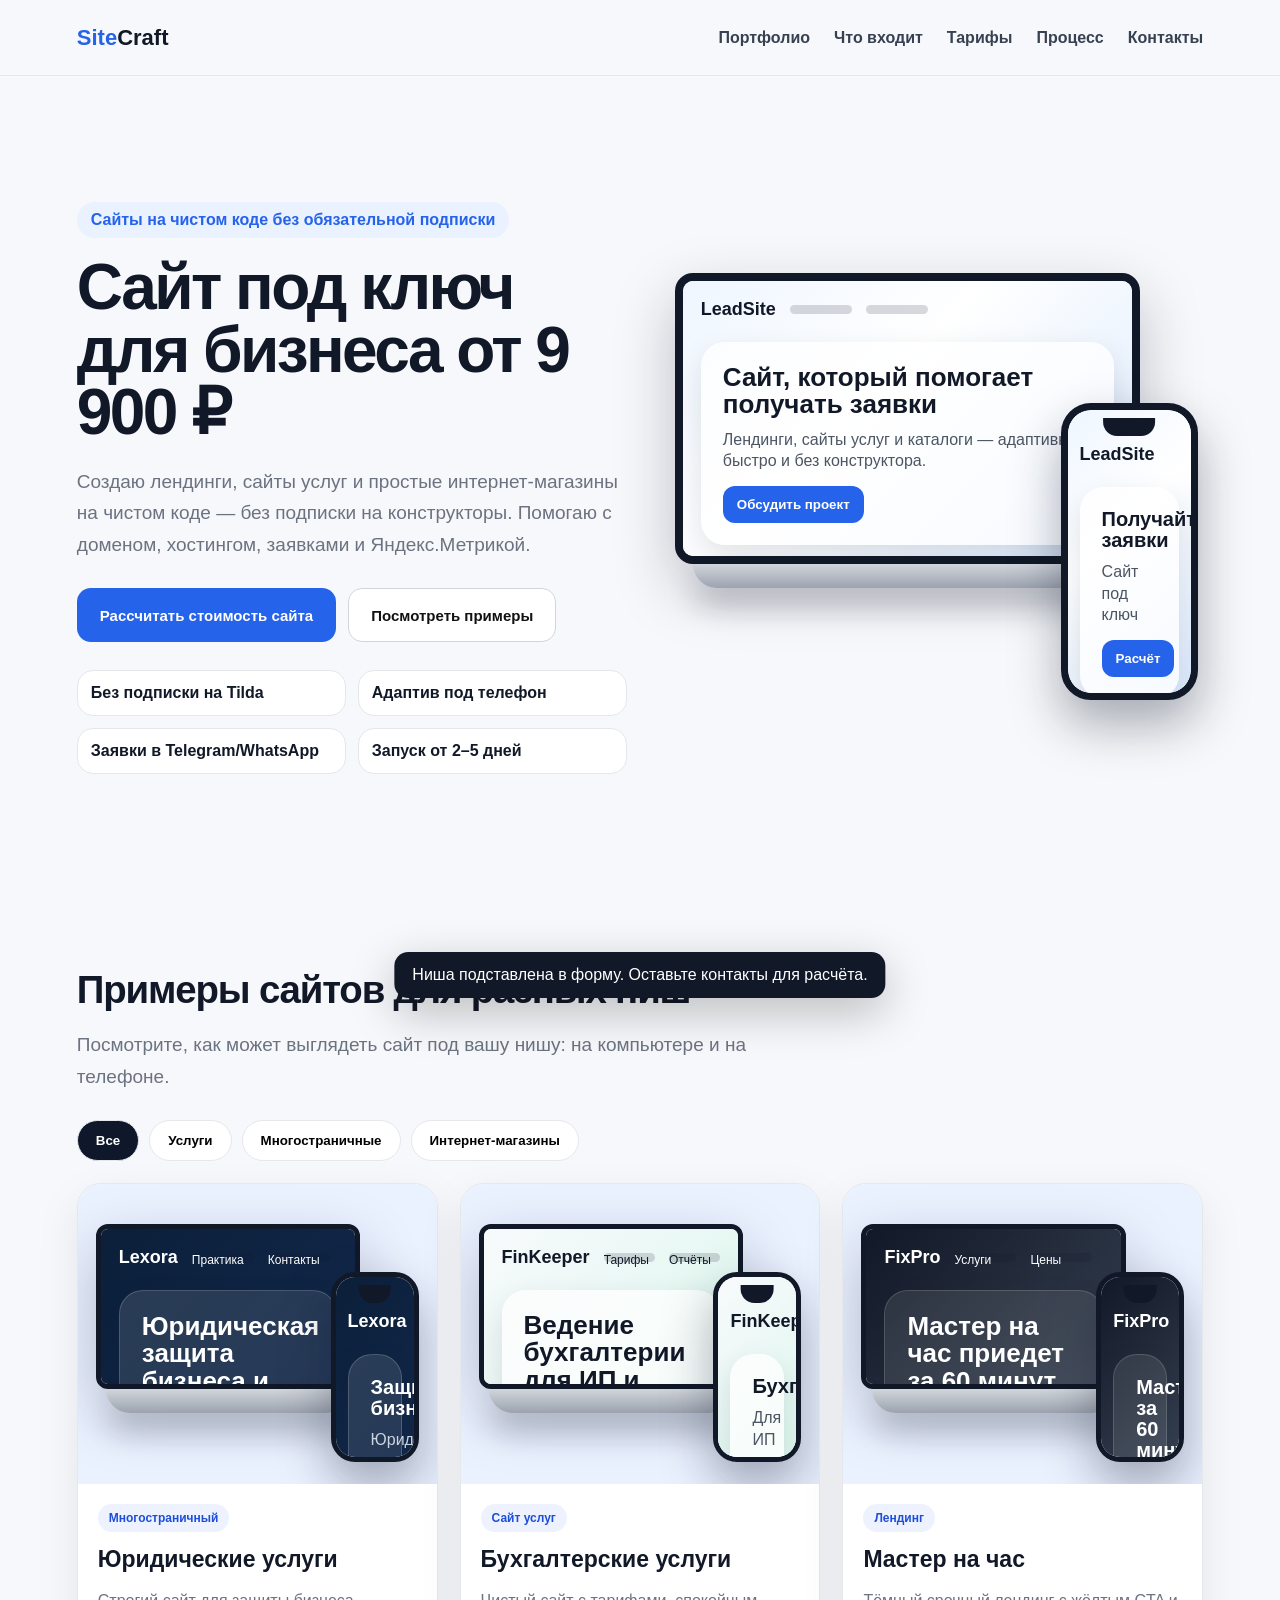
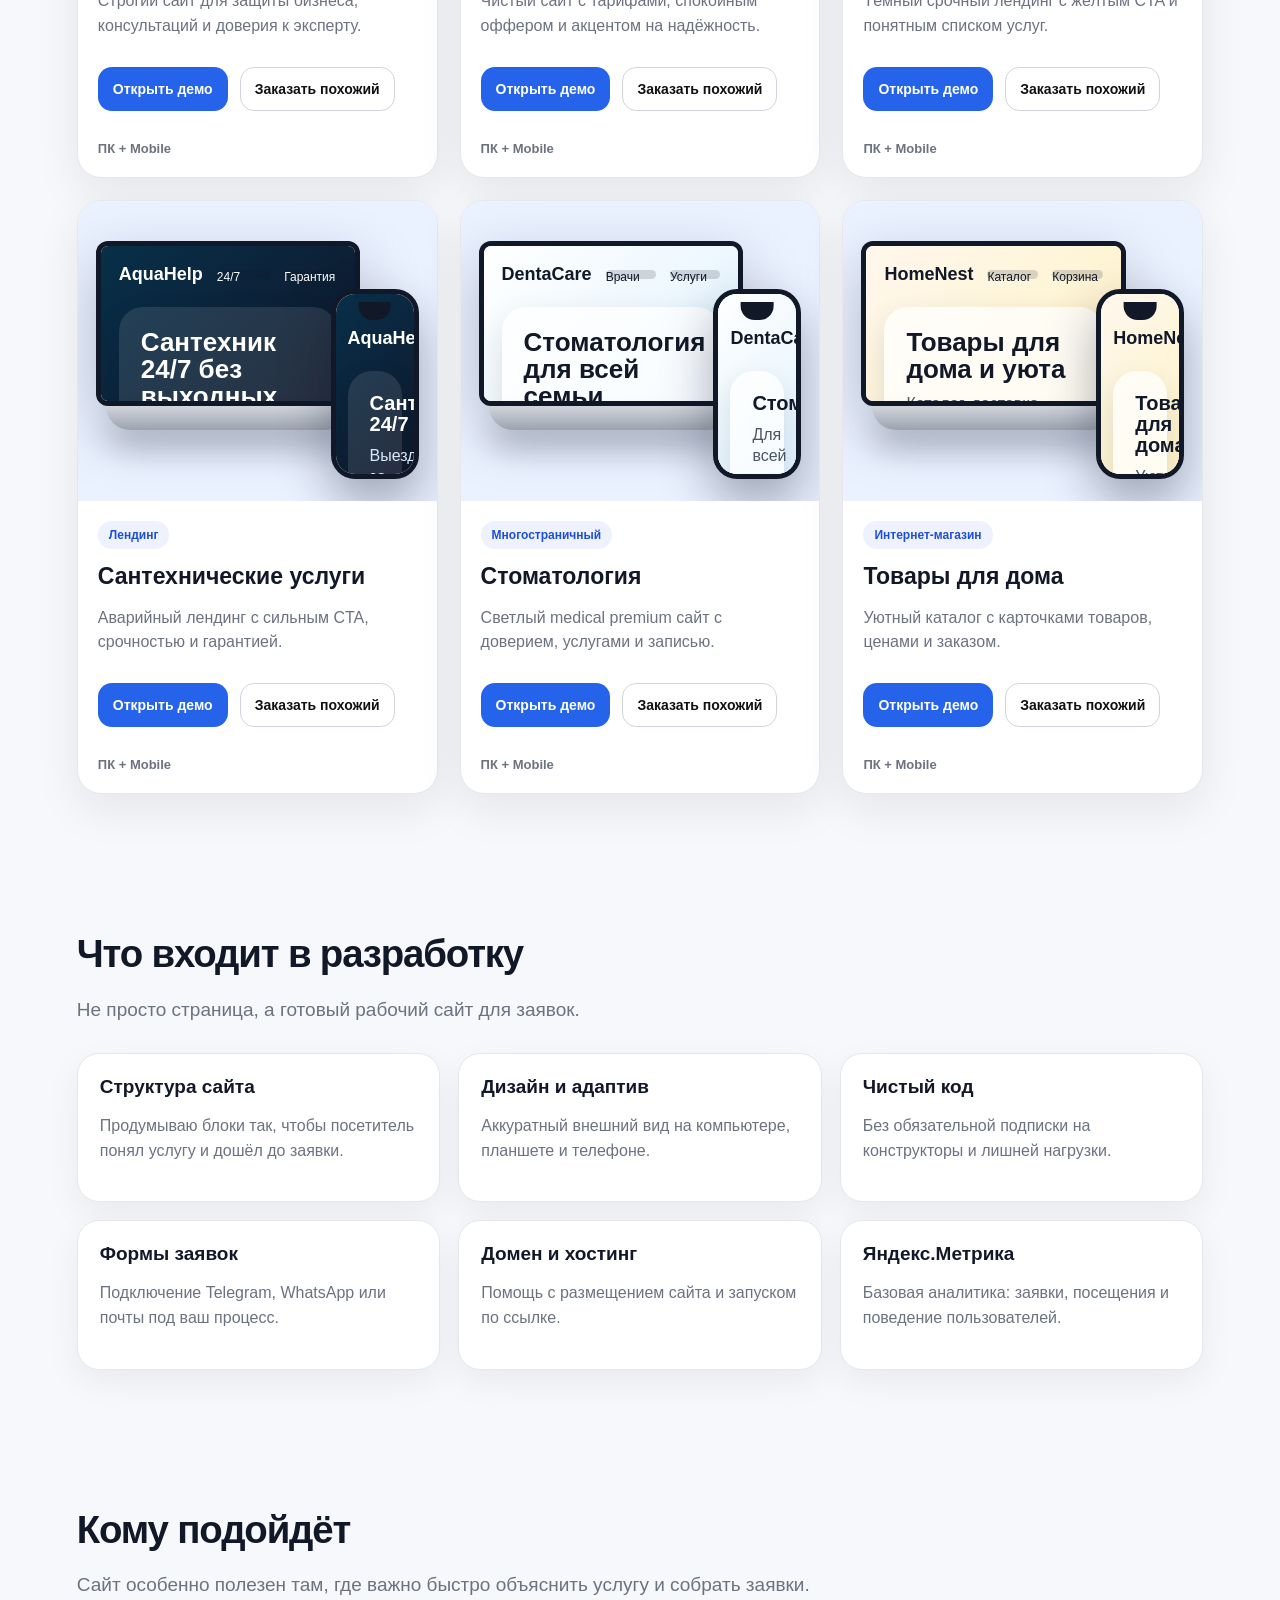
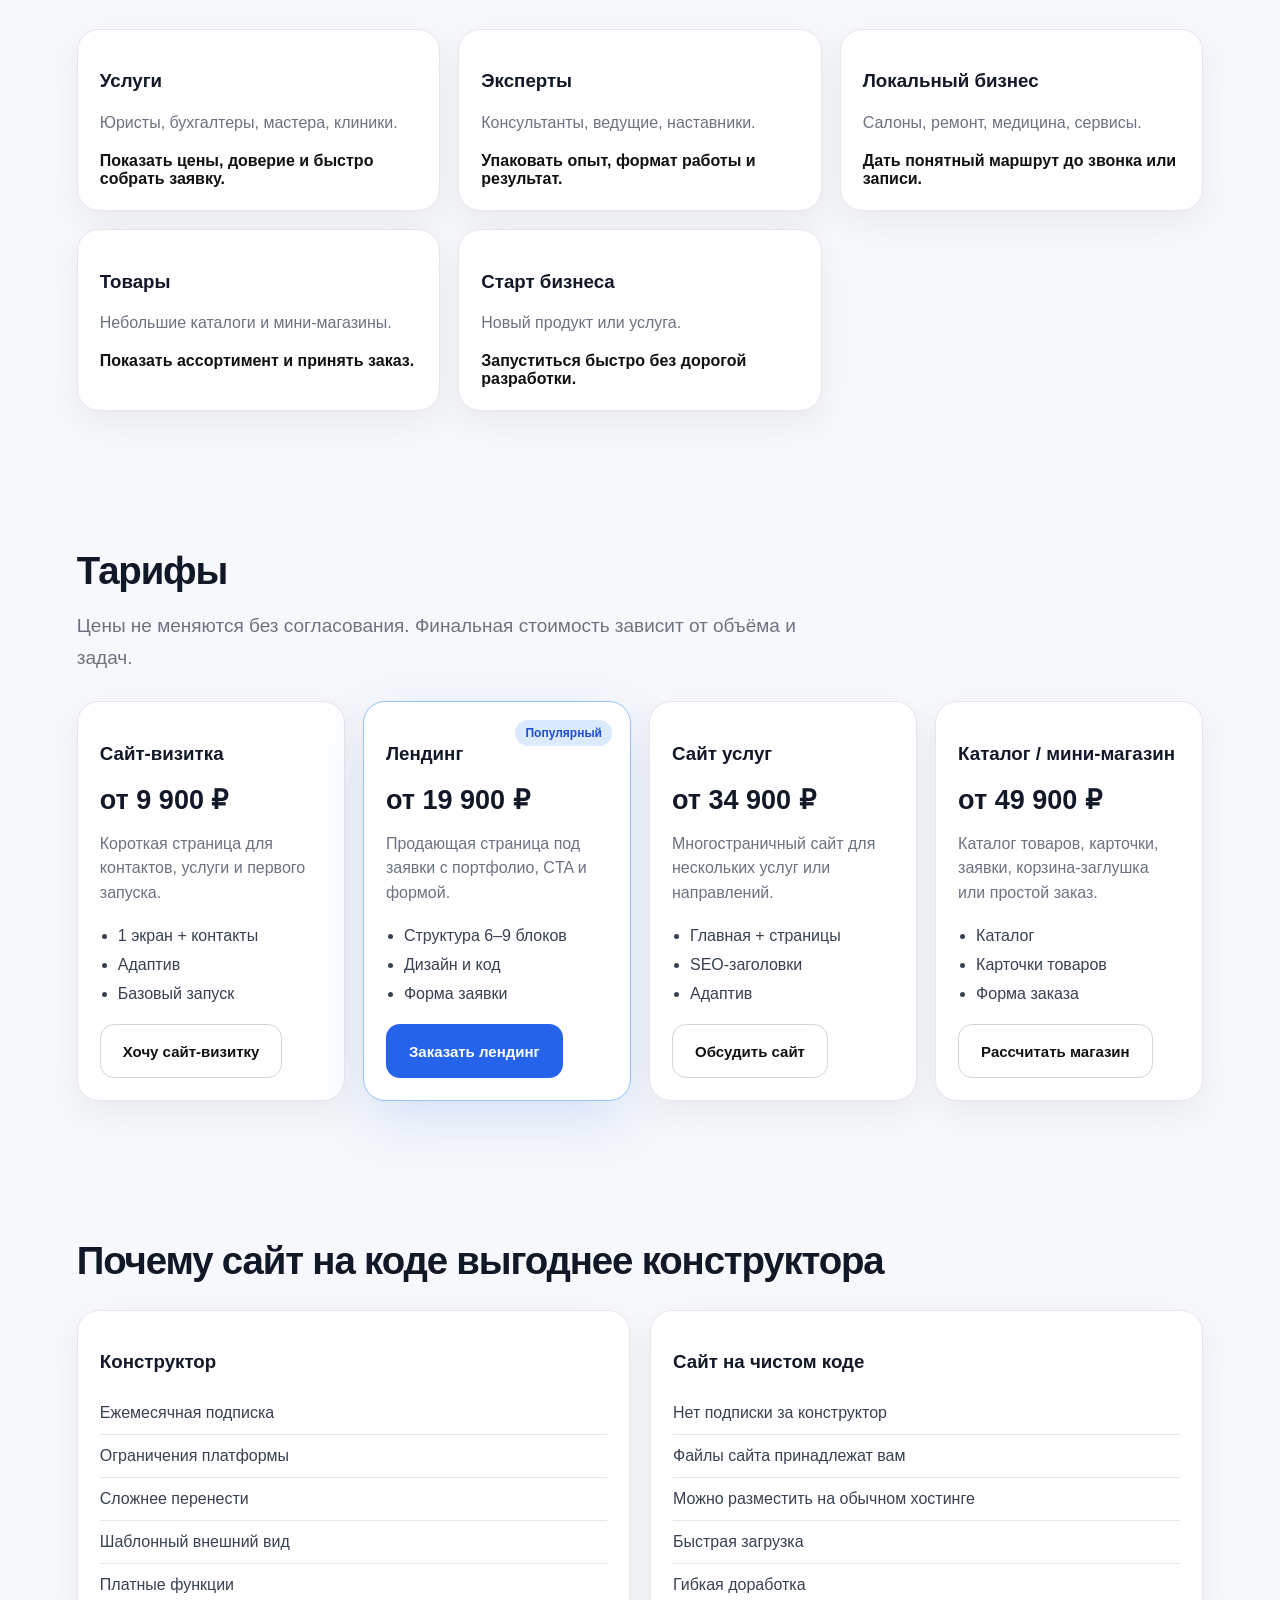
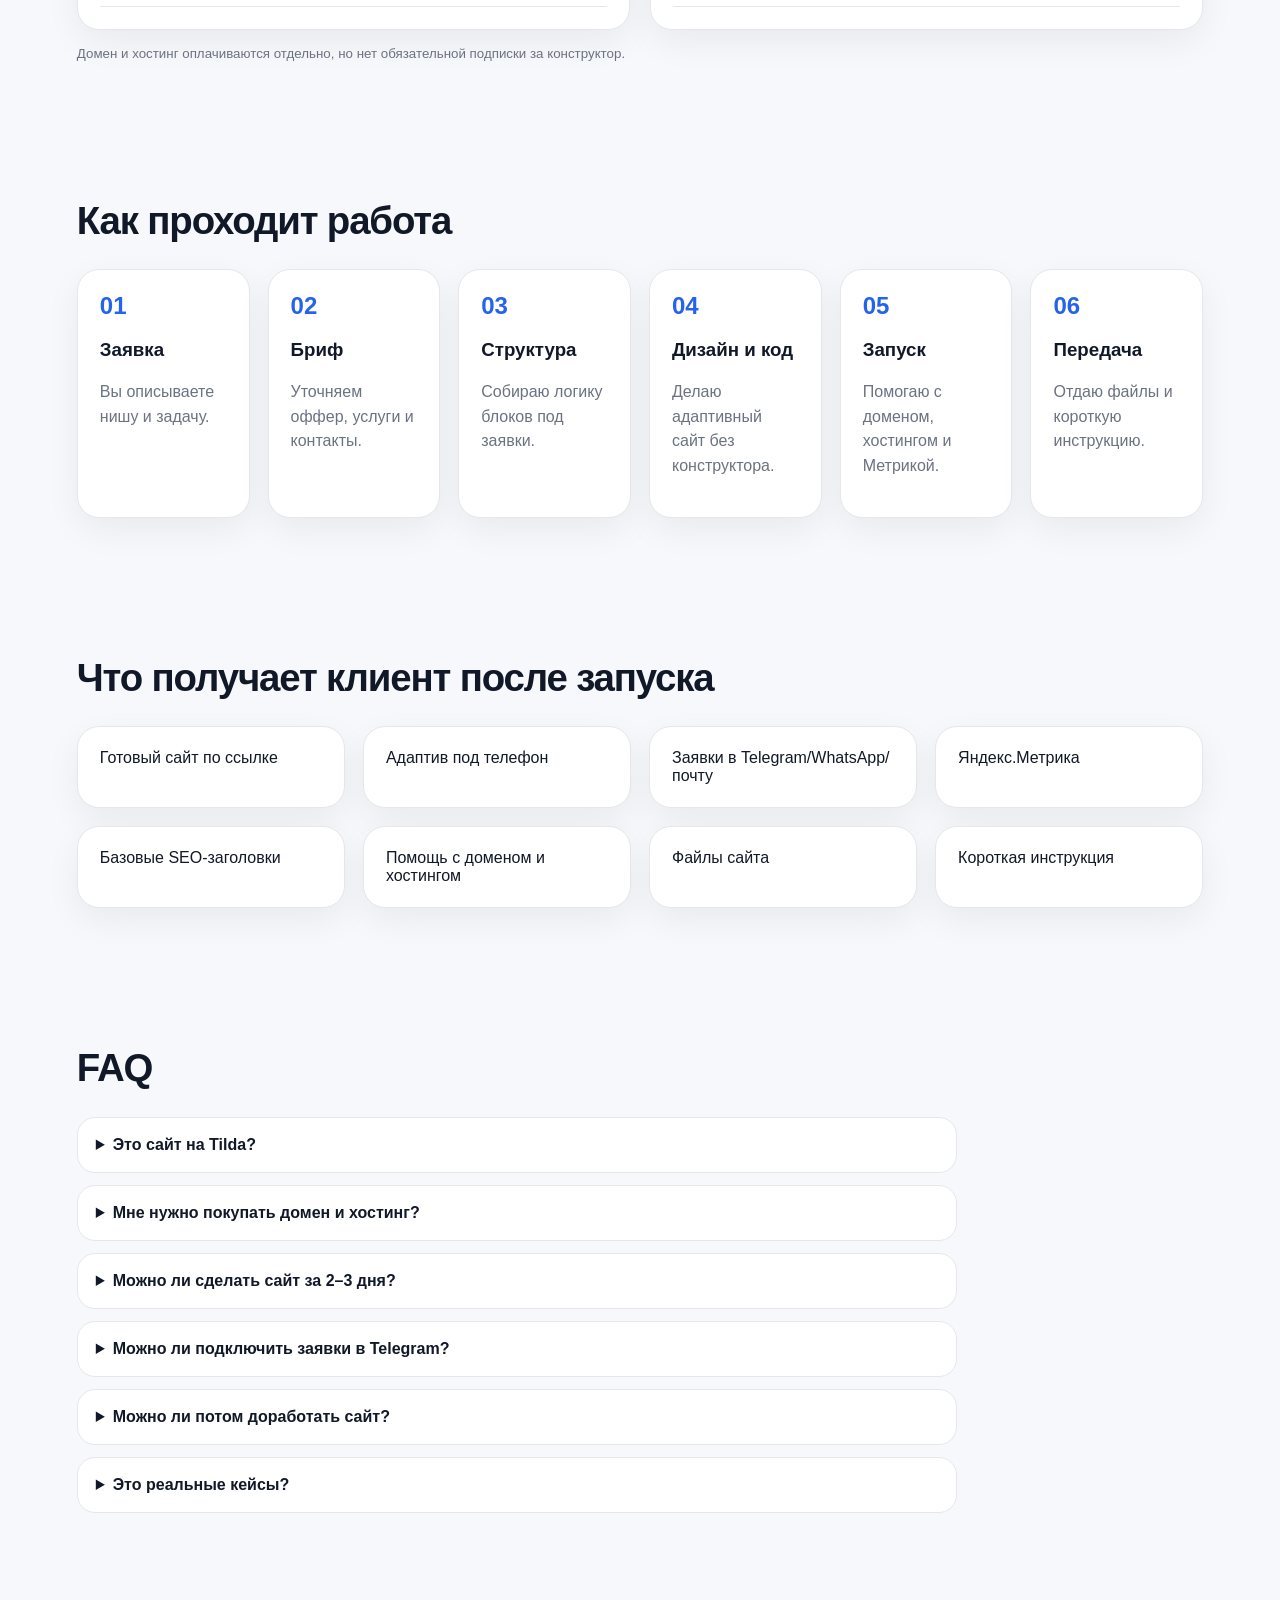
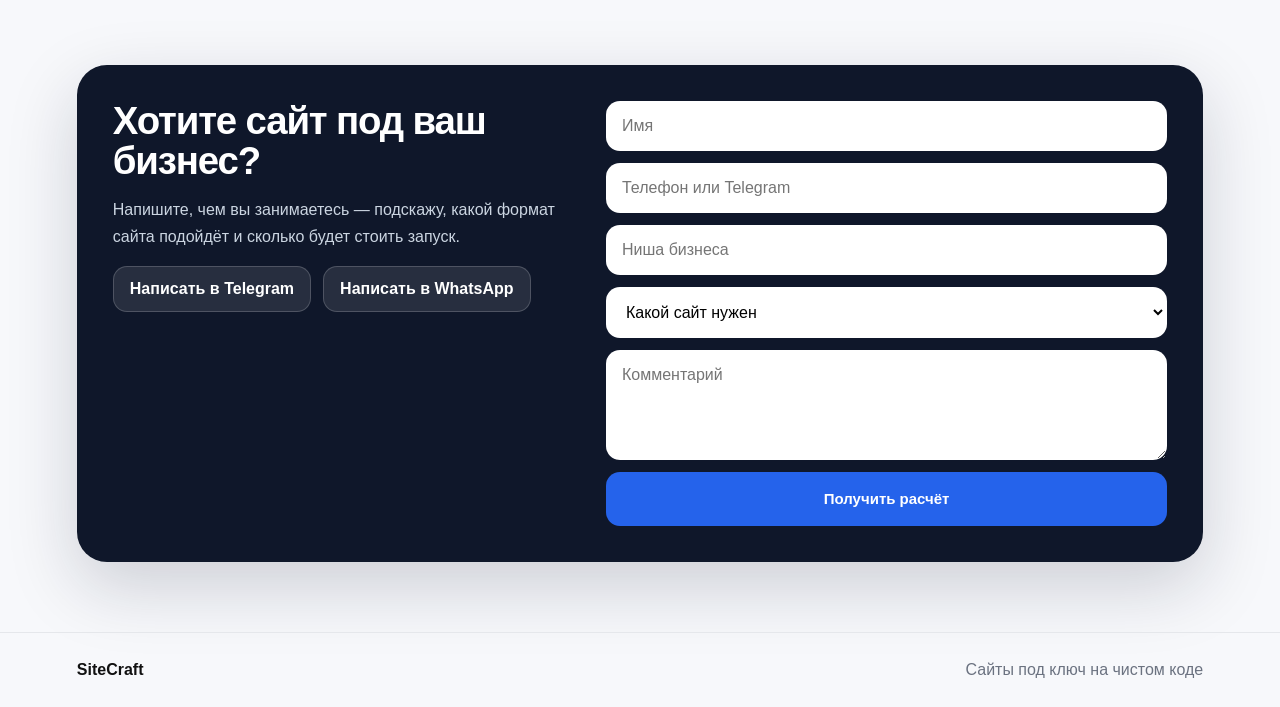
==== commit e3df92a0: "Add files via upload" ====
--- a/index.html
+++ b/index.html
@@ -1,2052 +1,71 @@
-<!DOCTYPE html>
+<!doctype html>
 <html lang="ru">
 <head>
-  <meta charset="UTF-8">
-  <meta name="viewport" content="width=device-width, initial-scale=1.0">
-  <title>Создание сайтов под ключ от 9 900 ₽ — лендинги, сайты услуг, интернет-магазины</title>
-  <meta name="description" content="Разработка сайтов под ключ без подписки на конструкторы. Лендинги, сайты услуг, многостраничные сайты и мини-магазины. Адаптив, заявки, хостинг, домен и Яндекс.Метрика.">
-  <style>
-/* ===== CSS VARIABLES ===== */
-:root {
-  --bg: #F7F8FB;
-  --card: #FFFFFF;
-  --text: #111827;
-  --secondary: #6B7280;
-  --primary: #2563EB;
-  --primary-hover: #1D4ED8;
-  --accent: #F59E0B;
-  --border: #E5E7EB;
-  --radius-card: 20px;
-  --radius-btn: 14px;
-  --shadow-card: 0 2px 16px rgba(0,0,0,0.07);
-  --shadow-hover: 0 8px 32px rgba(37,99,235,0.13);
-  --font: 'Inter', 'Segoe UI', Arial, sans-serif;
-}
-
-/* ===== RESET & BASE ===== */
-*, *::before, *::after { box-sizing: border-box; margin: 0; padding: 0; }
-html { scroll-behavior: smooth; font-size: 16px; }
-body { font-family: var(--font); background: var(--bg); color: var(--text); line-height: 1.6; }
-img { max-width: 100%; display: block; }
-a { text-decoration: none; color: inherit; }
-button { cursor: pointer; font-family: var(--font); }
-
-/* ===== TYPOGRAPHY ===== */
-h1 { font-size: clamp(2rem, 4vw, 3rem); font-weight: 800; line-height: 1.15; letter-spacing: -0.02em; }
-h2 { font-size: clamp(1.5rem, 3vw, 2.2rem); font-weight: 700; line-height: 1.2; }
-h3 { font-size: 1.15rem; font-weight: 700; }
-
-/* ===== LAYOUT ===== */
-.container { max-width: 1200px; margin: 0 auto; padding: 0 24px; }
-section { padding: 80px 0; }
-
-/* ===== BUTTONS ===== */
-.btn-primary {
-  display: inline-flex; align-items: center; justify-content: center; gap: 8px;
-  background: var(--primary); color: #fff; border: none;
-  border-radius: var(--radius-btn); height: 54px; padding: 0 28px;
-  font-size: 1rem; font-weight: 600; transition: background 0.18s, box-shadow 0.18s, transform 0.1s;
-  box-shadow: 0 4px 14px rgba(37,99,235,0.25);
-}
-.btn-primary:hover { background: var(--primary-hover); box-shadow: 0 6px 20px rgba(37,99,235,0.35); transform: translateY(-1px); }
-
-.btn-secondary {
-  display: inline-flex; align-items: center; justify-content: center; gap: 8px;
-  background: #fff; color: var(--text); border: 1.5px solid #D1D5DB;
-  border-radius: var(--radius-btn); height: 54px; padding: 0 28px;
-  font-size: 1rem; font-weight: 600; transition: background 0.18s, border-color 0.18s;
-}
-.btn-secondary:hover { background: #F3F4F6; border-color: #9CA3AF; }
-
-.btn-tg {
-  display: inline-flex; align-items: center; gap: 8px;
-  background: #2AABEE; color: #fff; border: none;
-  border-radius: var(--radius-btn); height: 54px; padding: 0 24px;
-  font-size: 0.95rem; font-weight: 600; transition: background 0.18s;
-}
-.btn-tg:hover { background: #1c96d4; }
-
-.btn-wa {
-  display: inline-flex; align-items: center; gap: 8px;
-  background: #25D366; color: #fff; border: none;
-  border-radius: var(--radius-btn); height: 54px; padding: 0 24px;
-  font-size: 0.95rem; font-weight: 600; transition: background 0.18s;
-}
-.btn-wa:hover { background: #1ebe58; }
-
-/* ===== HEADER ===== */
-.header {
-  position: sticky; top: 0; z-index: 100;
-  background: rgba(255,255,255,0.95); backdrop-filter: blur(10px);
-  border-bottom: 1px solid var(--border); padding: 16px 0;
-}
-.header-inner { display: flex; align-items: center; justify-content: space-between; }
-.logo { font-size: 1.25rem; font-weight: 800; color: var(--primary); }
-.logo span { color: var(--text); }
-.nav { display: flex; align-items: center; gap: 32px; }
-.nav a { color: var(--secondary); font-size: 0.95rem; font-weight: 500; transition: color 0.15s; }
-.nav a:hover { color: var(--primary); }
-.header-cta { display: flex; gap: 12px; align-items: center; }
-
-/* Burger */
-.burger { display: none; flex-direction: column; gap: 5px; background: none; border: none; padding: 4px; }
-.burger span { display: block; width: 24px; height: 2px; background: var(--text); border-radius: 2px; transition: 0.3s; }
-.mobile-menu { display: none; position: fixed; top: 65px; left: 0; right: 0; bottom: 0; background: #fff; z-index: 99; padding: 32px 24px; flex-direction: column; gap: 20px; }
-.mobile-menu.active { display: flex; }
-.mobile-menu a { font-size: 1.1rem; font-weight: 600; color: var(--text); padding: 8px 0; border-bottom: 1px solid var(--border); }
-
-/* ===== HERO ===== */
-.hero { padding: 72px 0 80px; overflow: hidden; }
-.hero-inner { display: grid; grid-template-columns: 1fr 1fr; gap: 60px; align-items: center; }
-.hero-label {
-  display: inline-flex; align-items: center; gap: 6px;
-  background: #EFF6FF; color: var(--primary); border: 1px solid #DBEAFE;
-  border-radius: 99px; padding: 6px 14px; font-size: 0.85rem; font-weight: 600; margin-bottom: 20px;
-}
-.hero h1 { margin-bottom: 20px; }
-.hero h1 em { font-style: normal; color: var(--primary); }
-.hero-sub { font-size: 1.1rem; color: var(--secondary); margin-bottom: 32px; max-width: 480px; }
-.hero-actions { display: flex; gap: 12px; flex-wrap: wrap; margin-bottom: 28px; }
-.hero-badges { display: flex; flex-wrap: wrap; gap: 10px; }
-.badge {
-  display: inline-flex; align-items: center; gap: 6px;
-  background: #fff; border: 1px solid var(--border); border-radius: 99px;
-  padding: 6px 14px; font-size: 0.82rem; font-weight: 500; color: var(--secondary);
-  box-shadow: 0 1px 4px rgba(0,0,0,0.04);
-}
-.badge svg { flex-shrink: 0; }
-
-/* ===== HERO DEVICE MOCKUP ===== */
-.hero-visual { position: relative; }
-.hero-device-wrap { position: relative; display: flex; justify-content: center; align-items: flex-end; }
-
-/* Ноутбук */
-.hero-laptop { position: relative; z-index: 2; }
-.hero-laptop-body {
-  width: 380px; background: #1e2431; border-radius: 16px 16px 0 0;
-  padding: 12px 12px 0; box-shadow: 0 20px 60px rgba(0,0,0,0.22);
-}
-.hero-laptop-screen {
-  background: #fff; border-radius: 8px 8px 0 0; overflow: hidden;
-}
-.hero-laptop-base { height: 14px; background: #2a3040; margin: 0 -12px; border-radius: 0 0 4px 4px; }
-.hero-laptop-foot { height: 6px; background: #3a4050; margin: 0 -24px; border-radius: 0 0 6px 6px; }
-
-/* Содержимое экрана ноутбука */
-.hs-nav {
-  background: #fff; height: 22px; display: flex; align-items: center;
-  padding: 0 10px; gap: 6px; border-bottom: 1px solid #F3F4F6;
-}
-.hs-nav-logo { width: 36px; height: 8px; background: var(--primary); border-radius: 3px; }
-.hs-nav-links { display: flex; gap: 6px; margin-left: auto; }
-.hs-nav-link { width: 24px; height: 6px; background: #E5E7EB; border-radius: 2px; }
-.hs-nav-btn { width: 42px; height: 14px; background: var(--primary); border-radius: 4px; }
-
-.hs-hero {
-  background: linear-gradient(135deg, #EFF6FF 0%, #EEF2FF 100%);
-  padding: 16px 12px 10px; display: flex; gap: 10px; align-items: center;
-}
-.hs-hero-left { flex: 1; }
-.hs-h1 { height: 8px; background: var(--text); border-radius: 3px; margin-bottom: 5px; width: 85%; }
-.hs-h1-short { width: 60%; background: var(--text); }
-.hs-sub { height: 5px; background: #CBD5E1; border-radius: 2px; margin-bottom: 3px; width: 90%; }
-.hs-sub-short { width: 70%; margin-bottom: 8px; }
-.hs-cta-row { display: flex; gap: 5px; }
-.hs-cta-btn { height: 12px; width: 54px; background: var(--primary); border-radius: 4px; }
-.hs-cta-btn-ghost { background: #fff; border: 1px solid #D1D5DB; }
-.hs-hero-right { flex-shrink: 0; }
-.hs-hero-img {
-  width: 80px; height: 60px; background: linear-gradient(135deg, #DBEAFE, #C7D2FE);
-  border-radius: 8px; position: relative; overflow: hidden;
-}
-.hs-hero-img::after {
-  content: ''; position: absolute; top: 10px; left: 10px; right: 10px; bottom: 10px;
-  background: rgba(255,255,255,0.5); border-radius: 4px;
-}
-
-.hs-blocks {
-  display: flex; gap: 6px; padding: 8px 12px 4px; background: #fff;
-}
-.hs-block {
-  flex: 1; height: 24px; background: #F3F4F6; border-radius: 4px;
-  border-top: 2px solid var(--primary);
-}
-.hs-caption {
-  background: #fff; font-size: 7px; color: var(--secondary); text-align: center;
-  padding: 3px 8px 5px; font-weight: 600; letter-spacing: 0.01em;
-}
-
-/* Смартфон */
-.hero-phone {
-  position: absolute; bottom: 6px; right: -18px; z-index: 3;
-  width: 88px; background: #1e2431; border-radius: 16px;
-  padding: 6px 5px 0; box-shadow: 0 16px 40px rgba(0,0,0,0.3);
-}
-.hero-phone-notch {
-  width: 24px; height: 6px; background: #111; border-radius: 3px;
-  margin: 0 auto 4px; position: relative; z-index: 1;
-}
-.hero-phone-screen { background: #fff; border-radius: 10px; overflow: hidden; }
-
-.hps-nav { height: 14px; background: var(--primary); }
-.hps-hero {
-  background: linear-gradient(135deg, #EFF6FF, #EEF2FF);
-  padding: 8px 6px 6px;
-}
-.hps-h1 { height: 6px; background: var(--text); border-radius: 2px; margin-bottom: 3px; width: 85%; }
-.hps-h1-short { width: 60%; }
-.hps-sub { height: 4px; background: #CBD5E1; border-radius: 2px; margin-bottom: 6px; width: 90%; }
-.hps-btn { height: 10px; width: 60px; background: var(--primary); border-radius: 3px; }
-.hps-blocks { padding: 5px 6px; background: #fff; display: flex; flex-direction: column; gap: 3px; }
-.hps-block { height: 12px; background: #F3F4F6; border-radius: 3px; border-left: 2px solid var(--primary); }
-
-/* Плашка */
-.hero-badge-floating {
-  position: absolute; bottom: -14px; left: -24px; z-index: 4;
-  background: var(--accent); color: #fff; border-radius: 12px;
-  padding: 10px 14px; font-size: 0.8rem; font-weight: 700;
-  box-shadow: 0 4px 16px rgba(245,158,11,0.4);
-  max-width: 190px; line-height: 1.35;
-  display: flex; align-items: flex-start; gap: 6px;
-}
-.hero-badge-floating svg { flex-shrink: 0; margin-top: 2px; }
-
-/* ===== PORTFOLIO ===== */
-.portfolio { background: #fff; }
-.section-header { text-align: center; margin-bottom: 48px; }
-.section-header h2 { margin-bottom: 12px; }
-.section-header p { color: var(--secondary); font-size: 1.05rem; max-width: 560px; margin: 0 auto; }
-
-.portfolio-filters { display: flex; justify-content: center; gap: 8px; flex-wrap: wrap; margin-bottom: 40px; }
-.filter-btn {
-  background: none; border: 1.5px solid var(--border); border-radius: 99px;
-  padding: 8px 20px; font-size: 0.9rem; font-weight: 500; color: var(--secondary);
-  transition: all 0.18s; cursor: pointer;
-}
-.filter-btn:hover, .filter-btn.active { background: var(--primary); color: #fff; border-color: var(--primary); }
-
-.portfolio-grid { display: grid; grid-template-columns: repeat(3, 1fr); gap: 24px; }
-
-.portfolio-card {
-  background: var(--card); border: 1px solid var(--border); border-radius: var(--radius-card);
-  overflow: hidden; transition: box-shadow 0.2s, transform 0.2s;
-}
-.portfolio-card:hover { box-shadow: var(--shadow-hover); transform: translateY(-3px); }
-
-/* ===== CARD PREVIEW — ноутбук + телефон внутри карточки ===== */
-.card-preview {
-  height: 220px; display: flex; align-items: flex-end; gap: 8px;
-  padding: 16px 14px 0; position: relative; overflow: hidden;
-}
-
-/* Ноутбук внутри карточки */
-.cp-laptop { flex: 1; min-width: 0; }
-.cp-laptop-screen {
-  background: #fff; border-radius: 6px 6px 0 0; overflow: hidden;
-  box-shadow: 0 6px 20px rgba(0,0,0,0.25);
-  border: 5px solid #1e2431; border-bottom: 0;
-}
-
-.cp-nav {
-  height: 16px; display: flex; align-items: center;
-  padding: 0 6px; gap: 4px;
-}
-.cp-nav-logo { width: 24px; height: 6px; border-radius: 2px; flex-shrink: 0; }
-.cp-nav-links { display: flex; gap: 4px; margin-left: auto; }
-.cp-nav-link { width: 16px; height: 5px; border-radius: 2px; }
-
-.cp-hero {
-  padding: 10px 8px 8px; display: flex; gap: 6px; align-items: center; min-height: 60px;
-}
-.cp-hero-text { flex: 1; }
-.cp-h1 { height: 6px; border-radius: 2px; margin-bottom: 4px; width: 80%; }
-.cp-h1-short { width: 55%; }
-.cp-sub { height: 4px; border-radius: 2px; margin-bottom: 3px; width: 90%; }
-.cp-btn { height: 10px; width: 44px; border-radius: 3px; margin-top: 4px; }
-.cp-hero-img { width: 32px; height: 32px; flex-shrink: 0; }
-
-.cp-services {
-  display: flex; gap: 4px; padding: 6px;
-}
-.cp-svc {
-  flex: 1; padding: 5px 4px 4px; border-radius: 3px;
-}
-.cp-svc-icon { width: 10px; height: 10px; border-radius: 2px; margin-bottom: 3px; }
-.cp-svc-line { height: 3px; border-radius: 1px; margin-bottom: 2px; width: 85%; }
-.cp-svc-line-short { width: 60%; }
-
-/* Телефон внутри карточки */
-.cp-phone {
-  width: 44px; flex-shrink: 0;
-  background: #1e2431; border-radius: 10px;
-  padding: 4px 3px 0; box-shadow: 0 8px 20px rgba(0,0,0,0.35);
-}
-.cp-phone-notch {
-  width: 14px; height: 4px; background: #111; border-radius: 2px;
-  margin: 0 auto 3px;
-}
-.cp-phone-screen { border-radius: 6px; overflow: hidden; }
-.cp-ph-nav { height: 10px; }
-.cp-ph-hero { padding: 6px 4px 5px; }
-.cp-ph-h1 { height: 5px; border-radius: 2px; margin-bottom: 3px; width: 90%; }
-.cp-ph-btn { height: 8px; width: 32px; border-radius: 2px; margin-top: 4px; }
-.cp-ph-blocks { padding: 4px; display: flex; flex-direction: column; gap: 3px; }
-.cp-ph-block { height: 12px; border-radius: 2px; }
-
-/* Card body */
-.card-body { padding: 18px 20px 20px; }
-.card-meta { display: flex; align-items: center; gap: 8px; margin-bottom: 10px; }
-.card-badge {
-  font-size: 0.75rem; font-weight: 600; padding: 3px 10px; border-radius: 99px;
-  background: #EFF6FF; color: var(--primary);
-}
-.card-badge.multi { background: #F5F3FF; color: #7C3AED; }
-.card-badge.shop { background: #FFF1F2; color: #E11D48; }
-.card-mobile-tag { font-size: 0.78rem; color: var(--secondary); margin-left: auto; }
-.card-title { font-size: 1.05rem; font-weight: 700; margin-bottom: 6px; }
-.card-desc { font-size: 0.87rem; color: var(--secondary); margin-bottom: 14px; line-height: 1.5; }
-.card-actions { display: flex; gap: 8px; flex-wrap: wrap; }
-
-.btn-demo {
-  background: var(--primary); color: #fff; border: none; border-radius: 10px;
-  padding: 0 16px; height: 38px; font-size: 0.87rem; font-weight: 600;
-  transition: background 0.18s;
-}
-.btn-demo:hover { background: var(--primary-hover); }
-.btn-order {
-  background: none; color: var(--secondary); border: 1.5px solid var(--border);
-  border-radius: 10px; padding: 0 16px; height: 38px; font-size: 0.87rem; font-weight: 600;
-  transition: all 0.18s;
-}
-.btn-order:hover { border-color: var(--primary); color: var(--primary); }
-
-.portfolio-disclaimer { text-align: center; margin-top: 32px; color: var(--secondary); font-size: 0.85rem; }
-
-/* ===== INCLUDED ===== */
-.included-grid { display: grid; grid-template-columns: repeat(3, 1fr); gap: 20px; }
-.included-item {
-  background: var(--card); border: 1px solid var(--border); border-radius: 18px;
-  padding: 28px 24px; transition: box-shadow 0.2s;
-}
-.included-item:hover { box-shadow: var(--shadow-hover); }
-.included-icon {
-  width: 48px; height: 48px; border-radius: 14px; background: #EFF6FF;
-  display: flex; align-items: center; justify-content: center;
-  margin-bottom: 16px; color: var(--primary);
-}
-.included-item h3 { font-size: 1rem; margin-bottom: 6px; }
-.included-item p { font-size: 0.87rem; color: var(--secondary); line-height: 1.5; }
-
-/* ===== WHO ===== */
-.who { background: #fff; }
-.who-grid { display: grid; grid-template-columns: repeat(5, 1fr); gap: 16px; }
-.who-card {
-  background: var(--bg); border: 1px solid var(--border); border-radius: 18px;
-  padding: 24px 18px; text-align: center; transition: box-shadow 0.2s, transform 0.2s;
-}
-.who-card:hover { box-shadow: var(--shadow-hover); transform: translateY(-2px); }
-.who-icon {
-  width: 52px; height: 52px; border-radius: 50%; background: #EFF6FF;
-  display: flex; align-items: center; justify-content: center;
-  margin: 0 auto 14px; color: var(--primary);
-}
-.who-card h3 { font-size: 1rem; margin-bottom: 6px; }
-.who-card p { font-size: 0.83rem; color: var(--secondary); margin-bottom: 10px; }
-.who-benefit {
-  font-size: 0.78rem; color: var(--primary); font-weight: 600;
-  background: #EFF6FF; border-radius: 8px; padding: 6px 8px; line-height: 1.4;
-}
-
-/* ===== TARIFFS ===== */
-.tariffs-grid { display: grid; grid-template-columns: repeat(4, 1fr); gap: 20px; }
-.tariff-card {
-  background: var(--card); border: 1px solid var(--border); border-radius: var(--radius-card);
-  padding: 28px 24px; position: relative; transition: box-shadow 0.2s;
-  display: flex; flex-direction: column;
-}
-.tariff-card:hover { box-shadow: var(--shadow-hover); }
-.tariff-card.popular {
-  border: 2px solid var(--primary);
-  box-shadow: 0 4px 24px rgba(37,99,235,0.15);
-}
-.popular-badge {
-  display: inline-block; background: var(--primary); color: #fff;
-  border-radius: 99px; font-size: 0.78rem; font-weight: 700;
-  padding: 4px 12px; margin-bottom: 14px;
-}
-.tariff-name { font-size: 0.88rem; font-weight: 700; color: var(--secondary); margin-bottom: 8px; text-transform: uppercase; letter-spacing: 0.05em; }
-.tariff-price { font-size: 1.8rem; font-weight: 800; color: var(--text); margin-bottom: 4px; }
-.tariff-price span { font-size: 1rem; color: var(--secondary); }
-.tariff-desc { font-size: 0.85rem; color: var(--secondary); margin-bottom: 20px; }
-.tariff-features { list-style: none; margin-bottom: 24px; flex: 1; }
-.tariff-features li { font-size: 0.88rem; padding: 7px 0; border-bottom: 1px solid #F3F4F6; display: flex; gap: 8px; align-items: flex-start; }
-.tariff-features li::before { content: "✓"; color: var(--primary); font-weight: 700; flex-shrink: 0; }
-.tariff-card .btn-primary, .tariff-card .btn-secondary { width: 100%; justify-content: center; height: 48px; font-size: 0.9rem; }
-
-/* ===== COMPARISON ===== */
-.comparison { background: #fff; }
-.compare-wrap { max-width: 780px; margin: 0 auto; }
-.compare-grid { display: grid; grid-template-columns: 1fr 1fr; gap: 24px; }
-.compare-col { border-radius: var(--radius-card); padding: 28px; }
-.compare-col.bad { background: #FEF2F2; border: 1px solid #FECACA; }
-.compare-col.good { background: #F0FDF4; border: 1px solid #BBF7D0; }
-.compare-col h3 { font-size: 1rem; font-weight: 700; margin-bottom: 16px; display: flex; align-items: center; gap: 8px; }
-.compare-col.bad h3 { color: #DC2626; }
-.compare-col.good h3 { color: #16A34A; }
-.compare-col ul { list-style: none; }
-.compare-col ul li { font-size: 0.9rem; padding: 8px 0; border-bottom: 1px solid rgba(0,0,0,0.05); display: flex; gap: 8px; color: var(--text); }
-.compare-col.bad ul li::before { content: "✗"; color: #DC2626; flex-shrink: 0; }
-.compare-col.good ul li::before { content: "✓"; color: #16A34A; flex-shrink: 0; }
-.compare-disclaimer { text-align: center; margin-top: 20px; color: var(--secondary); font-size: 0.85rem; }
-
-/* ===== PROCESS ===== */
-.process-steps { display: grid; grid-template-columns: repeat(6, 1fr); gap: 16px; position: relative; }
-.process-step { text-align: center; }
-.step-num {
-  width: 48px; height: 48px; border-radius: 50%; background: #EFF6FF;
-  color: var(--primary); font-size: 1.2rem; font-weight: 800;
-  display: flex; align-items: center; justify-content: center;
-  margin: 0 auto 12px;
-}
-.process-step h3 { font-size: 0.9rem; margin-bottom: 4px; }
-.process-step p { font-size: 0.82rem; color: var(--secondary); }
-
-/* ===== RESULT ===== */
-.result { background: #fff; }
-.result-grid { display: grid; grid-template-columns: repeat(4, 1fr); gap: 16px; }
-.result-item {
-  background: var(--bg); border: 1px solid var(--border); border-radius: 14px;
-  padding: 20px 18px; display: flex; gap: 14px; align-items: flex-start;
-}
-.result-icon {
-  width: 40px; height: 40px; border-radius: 12px; background: #EFF6FF;
-  display: flex; align-items: center; justify-content: center;
-  color: var(--primary); flex-shrink: 0;
-}
-.result-item h3 { font-size: 0.92rem; margin-bottom: 2px; }
-.result-item p { font-size: 0.82rem; color: var(--secondary); }
-
-/* ===== FAQ ===== */
-.faq-list { max-width: 760px; margin: 0 auto; }
-.faq-item { border-bottom: 1px solid var(--border); }
-.faq-q {
-  width: 100%; background: none; border: none; text-align: left;
-  padding: 20px 0; display: flex; justify-content: space-between; align-items: center;
-  font-size: 1rem; font-weight: 600; color: var(--text); gap: 16px; cursor: pointer;
-}
-.faq-icon { color: var(--primary); font-size: 1.4rem; flex-shrink: 0; transition: transform 0.25s; }
-.faq-item.active .faq-icon { transform: rotate(45deg); }
-.faq-a { display: none; padding: 0 0 20px; color: var(--secondary); font-size: 0.95rem; line-height: 1.6; }
-.faq-item.active .faq-a { display: block; }
-
-/* ===== CONTACT ===== */
-.contact { background: linear-gradient(135deg, #EFF6FF 0%, #F5F3FF 100%); }
-.contact-inner { max-width: 700px; margin: 0 auto; text-align: center; }
-.contact-inner h2 { margin-bottom: 12px; }
-.contact-inner > p { color: var(--secondary); margin-bottom: 40px; font-size: 1.05rem; }
-.contact-form { background: #fff; border-radius: var(--radius-card); padding: 40px; box-shadow: 0 4px 24px rgba(0,0,0,0.08); text-align: left; }
-.form-row { display: grid; grid-template-columns: 1fr 1fr; gap: 16px; }
-.form-group { margin-bottom: 16px; }
-.form-group label { display: block; font-size: 0.88rem; font-weight: 600; margin-bottom: 6px; }
-.form-group input, .form-group select, .form-group textarea {
-  width: 100%; padding: 12px 16px; border: 1.5px solid var(--border);
-  border-radius: 10px; font-size: 0.95rem; font-family: var(--font);
-  background: #FAFAFA; color: var(--text); transition: border-color 0.15s;
-  outline: none; height: 48px;
-}
-.form-group textarea { height: auto; min-height: 88px; resize: vertical; }
-.form-group input:focus, .form-group select:focus, .form-group textarea:focus { border-color: var(--primary); background: #fff; }
-.form-submit { display: flex; flex-direction: column; gap: 16px; margin-top: 8px; }
-.form-submit .btn-primary { width: 100%; justify-content: center; height: 56px; font-size: 1.05rem; }
-.form-quick { display: flex; gap: 12px; justify-content: center; }
-.form-or { text-align: center; color: var(--secondary); font-size: 0.88rem; }
-
-/* ===== FOOTER ===== */
-footer { background: #111827; color: #9CA3AF; padding: 40px 0; }
-.footer-inner { display: flex; justify-content: space-between; align-items: center; gap: 24px; flex-wrap: wrap; }
-.footer-logo { font-size: 1.15rem; font-weight: 800; color: #fff; }
-.footer-logo span { color: var(--primary); }
-.footer-links { display: flex; gap: 20px; flex-wrap: wrap; }
-.footer-links a { font-size: 0.9rem; transition: color 0.15s; }
-.footer-links a:hover { color: #fff; }
-.footer-copy { font-size: 0.85rem; }
-
-/* ===== MODAL ===== */
-.modal-overlay {
-  display: none; position: fixed; inset: 0;
-  background: rgba(0,0,0,0.5); z-index: 500;
-  align-items: center; justify-content: center; padding: 24px;
-}
-.modal-overlay.active { display: flex; }
-.modal {
-  background: #fff; border-radius: var(--radius-card); padding: 40px;
-  max-width: 520px; width: 100%; position: relative;
-  max-height: 90vh; overflow-y: auto;
-}
-.modal-close {
-  position: absolute; top: 16px; right: 16px;
-  background: none; border: none; font-size: 1.5rem; color: var(--secondary);
-  cursor: pointer; line-height: 1;
-}
-.modal h3 { font-size: 1.4rem; margin-bottom: 8px; }
-.modal > p { color: var(--secondary); font-size: 0.95rem; margin-bottom: 24px; }
-
-/* ===== TOAST ===== */
-.toast {
-  position: fixed; bottom: 32px; left: 50%; transform: translateX(-50%) translateY(100px);
-  background: #111827; color: #fff; border-radius: 12px;
-  padding: 14px 24px; font-size: 0.95rem; font-weight: 500;
-  box-shadow: 0 8px 24px rgba(0,0,0,0.25); z-index: 999;
-  transition: transform 0.3s ease;
-  max-width: 360px; text-align: center;
-}
-.toast.show { transform: translateX(-50%) translateY(0); }
-
-/* ===== ANIMATIONS ===== */
-.reveal {
-  opacity: 0; transform: translateY(24px);
-  transition: opacity 0.6s ease, transform 0.6s ease;
-}
-.reveal.visible { opacity: 1; transform: none; }
-
-/* ===== RESPONSIVE ===== */
-@media (max-width: 1100px) {
-  .tariffs-grid { grid-template-columns: repeat(2, 1fr); }
-  .process-steps { grid-template-columns: repeat(3, 1fr); }
-  .who-grid { grid-template-columns: repeat(3, 1fr); }
-  .result-grid { grid-template-columns: repeat(2, 1fr); }
-  .included-grid { grid-template-columns: repeat(3, 1fr); }
-}
-
-@media (max-width: 900px) {
-  .portfolio-grid { grid-template-columns: repeat(2, 1fr); }
-  .hero-inner { grid-template-columns: 1fr; }
-  .hero-visual { display: none; }
-  .nav { display: none; }
-  .header-cta { display: none; }
-  .burger { display: flex; }
-  .who-grid { grid-template-columns: repeat(2, 1fr); }
-  .included-grid { grid-template-columns: repeat(2, 1fr); }
-}
-
-@media (max-width: 640px) {
-  section { padding: 56px 0; }
-  .portfolio-grid { grid-template-columns: 1fr; }
-  .tariffs-grid { grid-template-columns: 1fr; }
-  .who-grid { grid-template-columns: repeat(2, 1fr); }
-  .process-steps { grid-template-columns: repeat(2, 1fr); }
-  .result-grid { grid-template-columns: 1fr; }
-  .included-grid { grid-template-columns: 1fr; }
-  .compare-grid { grid-template-columns: 1fr; }
-  .form-row { grid-template-columns: 1fr; }
-  .form-quick { flex-direction: column; }
-  .hero-actions { flex-direction: column; }
-  .hero-actions .btn-primary, .hero-actions .btn-secondary { width: 100%; }
-  .footer-inner { flex-direction: column; text-align: center; }
-  .modal { padding: 28px 20px; }
-}
-
-
-/* ===== PORTFOLIO CARD WITH IFRAME PREVIEW ===== */
-.card-preview {
-  height: 250px;
-  position: relative;
-  overflow: hidden;
-  background: #f0f2f5;
-  border-radius: 16px 16px 0 0;
-}
-.card-preview-laptop {
-  position: absolute;
-  left: 12px;
-  top: 12px;
-  right: 58px;
-  bottom: 0;
-  background: #1e2431;
-  border-radius: 10px 10px 0 0;
-  padding: 7px 7px 0;
-  box-shadow: 0 8px 28px rgba(0,0,0,0.3);
-}
-.card-preview-screen {
-  background: #fff;
-  border-radius: 5px 5px 0 0;
-  overflow: hidden;
-  height: 100%;
-  position: relative;
-}
-.card-preview-iframe {
-  width: 1100px;
-  height: 700px;
-  border: none;
-  transform: scale(0.255);
-  transform-origin: top left;
-  pointer-events: none;
-  position: absolute;
-  top: 0;
-  left: 0;
-}
-.card-preview-phone {
-  position: absolute;
-  right: 6px;
-  bottom: 0;
-  width: 46px;
-  background: #1e2431;
-  border-radius: 10px 10px 0 0;
-  padding: 5px 4px 0;
-  box-shadow: 0 8px 20px rgba(0,0,0,0.35);
-}
-.card-preview-phone-notch {
-  width: 16px;
-  height: 4px;
-  background: #111;
-  border-radius: 2px;
-  margin: 0 auto 3px;
-}
-.card-preview-phone-screen {
-  background: #fff;
-  border-radius: 5px 5px 0 0;
-  overflow: hidden;
-  height: 120px;
-  position: relative;
-}
-.card-preview-phone-iframe {
-  width: 380px;
-  height: 700px;
-  border: none;
-  transform: scale(0.115);
-  transform-origin: top left;
-  pointer-events: none;
-  position: absolute;
-  top: 0;
-  left: 0;
-}
-
-/* Hero new mockup */
-.hero-laptop-new {
-  position: relative; z-index: 2;
-}
-.hero-laptop-frame {
-  background: #1e2431;
-  border-radius: 16px 16px 0 0;
-  padding: 12px 12px 0;
-  box-shadow: 0 20px 60px rgba(0,0,0,0.25);
-  overflow: hidden;
-  width: 400px;
-}
-.hero-laptop-screen-wrap {
-  background: #fff;
-  border-radius: 6px 6px 0 0;
-  overflow: hidden;
-  height: 250px;
-  position: relative;
-}
-.hero-laptop-iframe {
-  width: 1100px;
-  height: 700px;
-  border: none;
-  transform: scale(0.36);
-  transform-origin: top left;
-  pointer-events: none;
-  position: absolute;
-  top: 0; left: 0;
-}
-.hero-laptop-base-new {
-  height: 14px;
-  background: #2a3040;
-  border-radius: 0 0 4px 4px;
-}
-.hero-laptop-foot-new {
-  height: 6px;
-  background: #3a4050;
-  margin: 0 -24px;
-  border-radius: 0 0 6px 6px;
-}
-.hero-phone-new {
-  position: absolute;
-  bottom: 6px;
-  right: -22px;
-  z-index: 3;
-  width: 92px;
-  background: #1e2431;
-  border-radius: 18px;
-  padding: 7px 5px 0;
-  box-shadow: 0 16px 40px rgba(0,0,0,0.35);
-}
-.hero-phone-notch-new {
-  width: 26px;
-  height: 6px;
-  background: #111;
-  border-radius: 3px;
-  margin: 0 auto 5px;
-}
-.hero-phone-screen-new {
-  background: #fff;
-  border-radius: 10px 10px 0 0;
-  overflow: hidden;
-  height: 160px;
-  position: relative;
-}
-.hero-phone-iframe {
-  width: 390px;
-  height: 800px;
-  border: none;
-  transform: scale(0.215);
-  transform-origin: top left;
-  pointer-events: none;
-  position: absolute;
-  top: 0; left: 0;
-}
-
-</style>
+  <meta charset="utf-8" />
+  <meta name="viewport" content="width=device-width, initial-scale=1" />
+  <title>Сайт под ключ для бизнеса от 9 900 ₽</title>
+  <meta name="description" content="Лендинги, сайты услуг и мини-магазины на чистом коде без подписки на конструкторы." />
+  <link rel="stylesheet" href="styles.css" />
 </head>
 <body>
+  <header class="site-header">
+    <a class="logo" href="#top"><span>Site</span>Craft</a>
+    <nav class="main-nav" id="mainNav">
+      <a href="#portfolio">Портфолио</a><a href="#included">Что входит</a><a href="#prices">Тарифы</a><a href="#process">Процесс</a><a href="#contact">Контакты</a>
+    </nav>
+    <button class="menu-btn" id="menuBtn" aria-label="Открыть меню"><span></span><span></span><span></span></button>
+  </header>
 
-<!-- HEADER -->
-<header class="header">
-  <div class="container">
-    <div class="header-inner">
-      <a href="#" class="logo">Амал<span>Сайт</span></a>
-      <nav class="nav">
-        <a href="#portfolio">Примеры сайтов</a>
-        <a href="#tariffs">Цены</a>
-        <a href="#process">Как работаем</a>
-        <a href="#faq">FAQ</a>
-      </nav>
-      <div class="header-cta">
-        <a href="#contact" class="btn-primary">Рассчитать стоимость</a>
-      </div>
-      <button class="burger" id="burgerBtn" aria-label="Меню">
-        <span></span><span></span><span></span>
-      </button>
-    </div>
-  </div>
-</header>
-
-<div class="mobile-menu" id="mobileMenu">
-  <a href="#portfolio" onclick="closeMobileMenu()">Примеры сайтов</a>
-  <a href="#tariffs" onclick="closeMobileMenu()">Цены</a>
-  <a href="#process" onclick="closeMobileMenu()">Как работаем</a>
-  <a href="#faq" onclick="closeMobileMenu()">FAQ</a>
-  <a href="#contact" class="btn-primary" style="text-align:center;justify-content:center;" onclick="closeMobileMenu()">Рассчитать стоимость</a>
-</div>
-
-<!-- HERO -->
-<section class="hero">
-  <div class="container">
-    <div class="hero-inner">
-      <div class="hero-content">
-        <div class="hero-label">
-          <svg width="14" height="14" fill="none" viewBox="0 0 24 24" stroke="currentColor" stroke-width="2.5"><path d="M13 10V3L4 14h7v7l9-11h-7z"/></svg>
-          Запуск от 2–5 дней
-        </div>
-        <h1>Сайт под ключ<br>для бизнеса <em>от 9 900 ₽</em></h1>
-        <p class="hero-sub">Создаю лендинги, сайты услуг и простые интернет-магазины на чистом коде — без подписки на конструкторы. Помогаю с доменом, хостингом, заявками и Яндекс.Метрикой.</p>
-        <div class="hero-actions">
-          <button class="btn-primary" onclick="openModal()">
-            <svg width="18" height="18" fill="none" viewBox="0 0 24 24" stroke="currentColor" stroke-width="2"><path d="M9 7h6m0 10v-3m-3 3h.01M9 17h.01M9 11h.01M12 11h.01M15 11h.01M4 19h16a2 2 0 002-2V7a2 2 0 00-2-2H4a2 2 0 00-2 2v10a2 2 0 002 2z"/></svg>
-            Рассчитать стоимость сайта
-          </button>
-          <a href="#portfolio" class="btn-secondary">Посмотреть примеры</a>
-        </div>
-        <div class="hero-badges">
-          <span class="badge">
-            <svg width="14" height="14" fill="none" viewBox="0 0 24 24" stroke="currentColor" stroke-width="2.5"><path d="M5 13l4 4L19 7"/></svg>
-            Без подписки на Tilda
-          </span>
-          <span class="badge">
-            <svg width="14" height="14" fill="none" viewBox="0 0 24 24" stroke="currentColor" stroke-width="2.5"><path d="M12 18h.01M8 21h8a2 2 0 002-2V5a2 2 0 00-2-2H8a2 2 0 00-2 2v14a2 2 0 002 2z"/></svg>
-            Адаптив под телефон
-          </span>
-          <span class="badge">
-            <svg width="14" height="14" fill="none" viewBox="0 0 24 24" stroke="currentColor" stroke-width="2.5"><path d="M8 10h.01M12 10h.01M16 10h.01M9 16H5a2 2 0 01-2-2V6a2 2 0 012-2h14a2 2 0 012 2v8a2 2 0 01-2 2h-5l-5 5v-5z"/></svg>
-            Заявки в Telegram/WhatsApp
-          </span>
-          <span class="badge">
-            <svg width="14" height="14" fill="none" viewBox="0 0 24 24" stroke="currentColor" stroke-width="2.5"><path d="M13 10V3L4 14h7v7l9-11h-7z"/></svg>
-            Запуск от 2–5 дней
-          </span>
+  <main id="top">
+    <section class="hero section-pad">
+      <div class="hero-text">
+        <div class="eyebrow">Сайты на чистом коде без обязательной подписки</div>
+        <h1>Сайт под ключ для бизнеса от 9 900 ₽</h1>
+        <p class="lead">Создаю лендинги, сайты услуг и простые интернет-магазины на чистом коде — без подписки на конструкторы. Помогаю с доменом, хостингом, заявками и Яндекс.Метрикой.</p>
+        <div class="hero-actions"><a class="btn primary" href="#contact">Рассчитать стоимость сайта</a><a class="btn secondary" href="#portfolio">Посмотреть примеры</a></div>
+        <div class="mini-benefits">
+          <span>Без подписки на Tilda</span><span>Адаптив под телефон</span><span>Заявки в Telegram/WhatsApp</span><span>Запуск от 2–5 дней</span>
         </div>
       </div>
-
-      <!-- HERO VISUAL — полноценный mockup -->
       <div class="hero-visual">
-        <div class="hero-device-wrap">
-          <div class="hero-laptop-new">
-            <div class="hero-laptop-frame">
-              <div class="hero-laptop-screen-wrap">
-                <iframe src="demos/legal.html" class="hero-laptop-iframe" loading="lazy" scrolling="no" sandbox="allow-same-origin allow-scripts"></iframe>
-              </div>
-            </div>
-            <div class="hero-laptop-base-new"></div>
-            <div class="hero-laptop-foot-new"></div>
-          </div>
-          <div class="hero-phone-new">
-            <div class="hero-phone-notch-new"></div>
-            <div class="hero-phone-screen-new">
-              <iframe src="demos/accounting.html" class="hero-phone-iframe" loading="lazy" scrolling="no" sandbox="allow-same-origin allow-scripts"></iframe>
-            </div>
-          </div>
-          <div class="hero-badge-floating">
-            <svg width="14" height="14" viewBox="0 0 24 24" fill="none" stroke="currentColor" stroke-width="2.5"><path d="M13.828 10.172a4 4 0 00-5.656 0l-4 4a4 4 0 105.656 5.656l1.102-1.101m-.758-4.899a4 4 0 005.656 0l4-4a4 4 0 00-5.656-5.656l-1.1 1.1"/></svg>
-            Домен + хостинг + Метрика — подключу под ключ
-          </div>
+        <div class="device-stage hero-stage">
+          <div class="laptop large"><div class="screen"><div class="preview universal-preview"><div class="p-nav"><b>LeadSite</b><span></span><span></span></div><div class="p-hero"><h3>Сайт, который помогает получать заявки</h3><p>Лендинги, сайты услуг и каталоги — адаптивно, быстро и без конструктора.</p><button>Обсудить проект</button></div><div class="p-cards"><i></i><i></i><i></i></div></div></div><div class="base"></div></div>
+          <div class="phone hero-phone"><div class="phone-notch"></div><div class="screen"><div class="preview universal-preview mobile"><div class="p-nav"><b>LeadSite</b></div><div class="p-hero"><h3>Получайте заявки</h3><p>Сайт под ключ</p><button>Расчёт</button></div><div class="p-cards"><i></i><i></i></div></div></div></div>
         </div>
       </div>
-    </div>
-  </div>
-</section>
+    </section>
 
-<!-- PORTFOLIO -->
-<section class="portfolio" id="portfolio">
-  <div class="container">
-    <div class="section-header reveal">
-      <h2>Примеры сайтов для разных ниш</h2>
-      <p>Посмотрите, как может выглядеть сайт под вашу нишу: на компьютере и на телефоне.</p>
-    </div>
-    <div class="portfolio-filters reveal">
-      <button class="filter-btn active" data-filter="all">Все</button>
-      <button class="filter-btn" data-filter="services">Услуги</button>
-      <button class="filter-btn" data-filter="multi">Многостраничные</button>
-      <button class="filter-btn" data-filter="shop">Интернет-магазины</button>
-    </div>
-    <div class="portfolio-grid" id="portfolioGrid">
-      
-      <div class="portfolio-card reveal" data-category="services">
-        <div class="card-preview" style="background:#EEF2FF;">
-          <div class="card-preview-laptop">
-            <div class="card-preview-screen">
-              <iframe src="demos/legal.html" class="card-preview-iframe" loading="lazy" scrolling="no" sandbox="allow-same-origin allow-scripts"></iframe>
-            </div>
-          </div>
-          <div class="card-preview-phone">
-            <div class="card-preview-phone-notch"></div>
-            <div class="card-preview-phone-screen">
-              <iframe src="demos/legal.html" class="card-preview-phone-iframe" loading="lazy" scrolling="no" sandbox="allow-same-origin allow-scripts"></iframe>
-            </div>
-          </div>
-        </div>
-        <div class="card-body">
-          <div class="card-meta">
-            <span class="card-badge">Сайт услуг</span>
-            <span class="card-mobile-tag">ПК + Mobile</span>
-          </div>
-          <div class="card-title">Юридические услуги</div>
-          <div class="card-desc">Строгий сайт для юридической компании с акцентом на доверие, опыт и консультации.</div>
-          <div class="card-actions">
-            <button class="btn-demo" onclick="window.open('demos/legal.html','_blank')">Открыть демо</button>
-            <button class="btn-order" onclick="orderSimilar('Сайт услуг — Юридические услуги')">Заказать похожий</button>
-          </div>
-        </div>
+    <section class="portfolio section-pad" id="portfolio">
+      <div class="section-head"><h2>Примеры сайтов для разных ниш</h2><p>Посмотрите, как может выглядеть сайт под вашу нишу: на компьютере и на телефоне.</p></div>
+      <div class="filters"><button class="filter active" data-filter="all">Все</button><button class="filter" data-filter="services">Услуги</button><button class="filter" data-filter="multi">Многостраничные</button><button class="filter" data-filter="shop">Интернет-магазины</button></div>
+      <div class="portfolio-grid">
+        <article class="portfolio-card" data-cat="services multi" data-niche="Юридические услуги"><div class="portfolio-visual legal-theme"><div class="device-stage"><div class="laptop"><div class="screen"><div class="preview niche legal"><div class="demo-top"><b>Lexora</b><span>Практика</span><span>Контакты</span></div><div class="demo-hero"><h4>Юридическая защита бизнеса и интересов</h4><p>Опыт 10+ лет. Решаем сложные правовые задачи.</p><button>Получить консультацию</button></div><div class="demo-metrics"><i>10+ лет</i><i>420 дел</i><i>24/7</i></div></div></div><div class="base"></div></div><div class="phone"><div class="phone-notch"></div><div class="screen"><div class="preview niche legal mobile"><div class="demo-top"><b>Lexora</b></div><div class="demo-hero"><h4>Защита бизнеса</h4><p>Юридическая помощь</p><button>Консультация</button></div></div></div></div></div></div><div class="portfolio-info"><span class="badge">Многостраничный</span><h3>Юридические услуги</h3><p>Строгий сайт для защиты бизнеса, консультаций и доверия к эксперту.</p><div class="card-actions"><a class="btn small primary" href="demos/legal.html">Открыть демо</a><button class="btn small secondary order-similar" data-niche="Юридические услуги">Заказать похожий</button></div><span class="device-mark">ПК + Mobile</span></div></article>
+        <article class="portfolio-card" data-cat="services multi" data-niche="Бухгалтерские услуги"><div class="portfolio-visual accounting-theme"><div class="device-stage"><div class="laptop"><div class="screen"><div class="preview niche acc"><div class="demo-top"><b>FinKeeper</b><span>Тарифы</span><span>Отчёты</span></div><div class="demo-hero"><h4>Ведение бухгалтерии для ИП и ООО</h4><p>Отчётность, налоги и сопровождение без штрафов.</p><button>Получить расчёт</button></div><div class="chart-row"><i></i><i></i><i></i><i></i></div></div></div><div class="base"></div></div><div class="phone"><div class="phone-notch"></div><div class="screen"><div class="preview niche acc mobile"><div class="demo-top"><b>FinKeeper</b></div><div class="demo-hero"><h4>Бухгалтерия</h4><p>Для ИП и ООО</p><button>Расчёт</button></div></div></div></div></div></div><div class="portfolio-info"><span class="badge">Сайт услуг</span><h3>Бухгалтерские услуги</h3><p>Чистый сайт с тарифами, спокойным оффером и акцентом на надёжность.</p><div class="card-actions"><a class="btn small primary" href="demos/accounting.html">Открыть демо</a><button class="btn small secondary order-similar" data-niche="Бухгалтерские услуги">Заказать похожий</button></div><span class="device-mark">ПК + Mobile</span></div></article>
+        <article class="portfolio-card" data-cat="services" data-niche="Мастер на час"><div class="portfolio-visual handyman-theme"><div class="device-stage"><div class="laptop"><div class="screen"><div class="preview niche hand"><div class="demo-top"><b>FixPro</b><span>Услуги</span><span>Цены</span></div><div class="demo-hero"><h4>Мастер на час приедет за 60 минут</h4><p>Решим бытовые задачи быстро и аккуратно.</p><button>Вызвать мастера</button></div><div class="tools"><i></i><i></i><i></i></div></div></div><div class="base"></div></div><div class="phone"><div class="phone-notch"></div><div class="screen"><div class="preview niche hand mobile"><div class="demo-top"><b>FixPro</b></div><div class="demo-hero"><h4>Мастер за 60 минут</h4><p>Ремонт и сборка</p><button>Вызвать</button></div></div></div></div></div></div><div class="portfolio-info"><span class="badge">Лендинг</span><h3>Мастер на час</h3><p>Тёмный срочный лендинг с жёлтым CTA и понятным списком услуг.</p><div class="card-actions"><a class="btn small primary" href="demos/handyman.html">Открыть демо</a><button class="btn small secondary order-similar" data-niche="Мастер на час">Заказать похожий</button></div><span class="device-mark">ПК + Mobile</span></div></article>
+        <article class="portfolio-card" data-cat="services" data-niche="Сантехнические услуги"><div class="portfolio-visual plumbing-theme"><div class="device-stage"><div class="laptop"><div class="screen"><div class="preview niche plum"><div class="demo-top"><b>AquaHelp</b><span>24/7</span><span>Гарантия</span></div><div class="demo-hero"><h4>Сантехник 24/7 без выходных</h4><p>Устраним протечку, засор и заменим сантехнику.</p><button>Вызвать сантехника</button></div><div class="water-card"><i></i><i></i></div></div></div><div class="base"></div></div><div class="phone"><div class="phone-notch"></div><div class="screen"><div class="preview niche plum mobile"><div class="demo-top"><b>AquaHelp</b></div><div class="demo-hero"><h4>Сантехник 24/7</h4><p>Выезд за 30 минут</p><button>Вызвать</button></div></div></div></div></div></div><div class="portfolio-info"><span class="badge">Лендинг</span><h3>Сантехнические услуги</h3><p>Аварийный лендинг с сильным CTA, срочностью и гарантией.</p><div class="card-actions"><a class="btn small primary" href="demos/plumbing.html">Открыть демо</a><button class="btn small secondary order-similar" data-niche="Сантехнические услуги">Заказать похожий</button></div><span class="device-mark">ПК + Mobile</span></div></article>
+        <article class="portfolio-card" data-cat="services multi" data-niche="Стоматология"><div class="portfolio-visual dental-theme"><div class="device-stage"><div class="laptop"><div class="screen"><div class="preview niche dent"><div class="demo-top"><b>DentaCare</b><span>Врачи</span><span>Услуги</span></div><div class="demo-hero"><h4>Стоматология для всей семьи</h4><p>Современное лечение и забота о вашей улыбке.</p><button>Записаться</button></div><div class="smile-row"><i></i><i></i><i></i></div></div></div><div class="base"></div></div><div class="phone"><div class="phone-notch"></div><div class="screen"><div class="preview niche dent mobile"><div class="demo-top"><b>DentaCare</b></div><div class="demo-hero"><h4>Стоматология</h4><p>Для всей семьи</p><button>Запись</button></div></div></div></div></div></div><div class="portfolio-info"><span class="badge">Многостраничный</span><h3>Стоматология</h3><p>Светлый medical premium сайт с доверием, услугами и записью.</p><div class="card-actions"><a class="btn small primary" href="demos/dental.html">Открыть демо</a><button class="btn small secondary order-similar" data-niche="Стоматология">Заказать похожий</button></div><span class="device-mark">ПК + Mobile</span></div></article>
+        <article class="portfolio-card" data-cat="shop" data-niche="Интернет-магазин товаров для дома"><div class="portfolio-visual home-theme"><div class="device-stage"><div class="laptop"><div class="screen"><div class="preview niche home"><div class="demo-top"><b>HomeNest</b><span>Каталог</span><span>Корзина</span></div><div class="demo-hero"><h4>Товары для дома и уюта</h4><p>Каталог, доставка, оплата и удобный заказ.</p><button>Перейти в каталог</button></div><div class="product-row"><i></i><i></i><i></i></div></div></div><div class="base"></div></div><div class="phone"><div class="phone-notch"></div><div class="screen"><div class="preview niche home mobile"><div class="demo-top"><b>HomeNest</b></div><div class="demo-hero"><h4>Товары для дома</h4><p>Уютный каталог</p><button>Каталог</button></div></div></div></div></div></div><div class="portfolio-info"><span class="badge">Интернет-магазин</span><h3>Товары для дома</h3><p>Уютный каталог с карточками товаров, ценами и заказом.</p><div class="card-actions"><a class="btn small primary" href="demos/home-store.html">Открыть демо</a><button class="btn small secondary order-similar" data-niche="Интернет-магазин товаров для дома">Заказать похожий</button></div><span class="device-mark">ПК + Mobile</span></div></article>
       </div>
-      <div class="portfolio-card reveal" data-category="services">
-        <div class="card-preview" style="background:#F0FDF4;">
-          <div class="card-preview-laptop">
-            <div class="card-preview-screen">
-              <iframe src="demos/accounting.html" class="card-preview-iframe" loading="lazy" scrolling="no" sandbox="allow-same-origin allow-scripts"></iframe>
-            </div>
-          </div>
-          <div class="card-preview-phone">
-            <div class="card-preview-phone-notch"></div>
-            <div class="card-preview-phone-screen">
-              <iframe src="demos/accounting.html" class="card-preview-phone-iframe" loading="lazy" scrolling="no" sandbox="allow-same-origin allow-scripts"></iframe>
-            </div>
-          </div>
-        </div>
-        <div class="card-body">
-          <div class="card-meta">
-            <span class="card-badge">Лендинг</span>
-            <span class="card-mobile-tag">ПК + Mobile</span>
-          </div>
-          <div class="card-title">Бухгалтерские услуги</div>
-          <div class="card-desc">Сайт для бухгалтерии ИП и ООО: услуги, тарифы, преимущества, заявка на консультацию.</div>
-          <div class="card-actions">
-            <button class="btn-demo" onclick="window.open('demos/accounting.html','_blank')">Открыть демо</button>
-            <button class="btn-order" onclick="orderSimilar('Лендинг — Бухгалтерские услуги')">Заказать похожий</button>
-          </div>
-        </div>
-      </div>
-      <div class="portfolio-card reveal" data-category="services">
-        <div class="card-preview" style="background:#1c1917;">
-          <div class="card-preview-laptop">
-            <div class="card-preview-screen">
-              <iframe src="demos/handyman.html" class="card-preview-iframe" loading="lazy" scrolling="no" sandbox="allow-same-origin allow-scripts"></iframe>
-            </div>
-          </div>
-          <div class="card-preview-phone">
-            <div class="card-preview-phone-notch"></div>
-            <div class="card-preview-phone-screen">
-              <iframe src="demos/handyman.html" class="card-preview-phone-iframe" loading="lazy" scrolling="no" sandbox="allow-same-origin allow-scripts"></iframe>
-            </div>
-          </div>
-        </div>
-        <div class="card-body">
-          <div class="card-meta">
-            <span class="card-badge">Лендинг</span>
-            <span class="card-mobile-tag">ПК + Mobile</span>
-          </div>
-          <div class="card-title">Мастер на час</div>
-          <div class="card-desc">Быстрый сайт для бытовых услуг с кнопкой вызова мастера и срочным оффером.</div>
-          <div class="card-actions">
-            <button class="btn-demo" onclick="window.open('demos/handyman.html','_blank')">Открыть демо</button>
-            <button class="btn-order" onclick="orderSimilar('Лендинг — Мастер на час')">Заказать похожий</button>
-          </div>
-        </div>
-      </div>
-      <div class="portfolio-card reveal" data-category="services">
-        <div class="card-preview" style="background:#0c1445;">
-          <div class="card-preview-laptop">
-            <div class="card-preview-screen">
-              <iframe src="demos/plumbing.html" class="card-preview-iframe" loading="lazy" scrolling="no" sandbox="allow-same-origin allow-scripts"></iframe>
-            </div>
-          </div>
-          <div class="card-preview-phone">
-            <div class="card-preview-phone-notch"></div>
-            <div class="card-preview-phone-screen">
-              <iframe src="demos/plumbing.html" class="card-preview-phone-iframe" loading="lazy" scrolling="no" sandbox="allow-same-origin allow-scripts"></iframe>
-            </div>
-          </div>
-        </div>
-        <div class="card-body">
-          <div class="card-meta">
-            <span class="card-badge">Сайт услуг</span>
-            <span class="card-mobile-tag">ПК + Mobile</span>
-          </div>
-          <div class="card-title">Сантехнические услуги</div>
-          <div class="card-desc">Лендинг для срочного вызова сантехника: 24/7, выезд, гарантия, заявка.</div>
-          <div class="card-actions">
-            <button class="btn-demo" onclick="window.open('demos/plumbing.html','_blank')">Открыть демо</button>
-            <button class="btn-order" onclick="orderSimilar('Сайт услуг — Сантехнические услуги')">Заказать похожий</button>
-          </div>
-        </div>
-      </div>
-      <div class="portfolio-card reveal" data-category="multi">
-        <div class="card-preview" style="background:#F0FDFA;">
-          <div class="card-preview-laptop">
-            <div class="card-preview-screen">
-              <iframe src="demos/dental.html" class="card-preview-iframe" loading="lazy" scrolling="no" sandbox="allow-same-origin allow-scripts"></iframe>
-            </div>
-          </div>
-          <div class="card-preview-phone">
-            <div class="card-preview-phone-notch"></div>
-            <div class="card-preview-phone-screen">
-              <iframe src="demos/dental.html" class="card-preview-phone-iframe" loading="lazy" scrolling="no" sandbox="allow-same-origin allow-scripts"></iframe>
-            </div>
-          </div>
-        </div>
-        <div class="card-body">
-          <div class="card-meta">
-            <span class="card-badge multi">Многостраничный</span>
-            <span class="card-mobile-tag">ПК + Mobile</span>
-          </div>
-          <div class="card-title">Стоматология</div>
-          <div class="card-desc">Пример сайта клиники с услугами, врачами, ценами и записью на приём.</div>
-          <div class="card-actions">
-            <button class="btn-demo" onclick="window.open('demos/dental.html','_blank')">Открыть демо</button>
-            <button class="btn-order" onclick="orderSimilar('Многостраничный — Стоматология')">Заказать похожий</button>
-          </div>
-        </div>
-      </div>
-      <div class="portfolio-card reveal" data-category="shop">
-        <div class="card-preview" style="background:#FFF8F0;">
-          <div class="card-preview-laptop">
-            <div class="card-preview-screen">
-              <iframe src="demos/home-store.html" class="card-preview-iframe" loading="lazy" scrolling="no" sandbox="allow-same-origin allow-scripts"></iframe>
-            </div>
-          </div>
-          <div class="card-preview-phone">
-            <div class="card-preview-phone-notch"></div>
-            <div class="card-preview-phone-screen">
-              <iframe src="demos/home-store.html" class="card-preview-phone-iframe" loading="lazy" scrolling="no" sandbox="allow-same-origin allow-scripts"></iframe>
-            </div>
-          </div>
-        </div>
-        <div class="card-body">
-          <div class="card-meta">
-            <span class="card-badge shop">Интернет-магазин</span>
-            <span class="card-mobile-tag">ПК + Mobile</span>
-          </div>
-          <div class="card-title">Товары для дома</div>
-          <div class="card-desc">Витрина товаров с каталогом, карточками, преимуществами и заявкой.</div>
-          <div class="card-actions">
-            <button class="btn-demo" onclick="window.open('demos/home-store.html','_blank')">Открыть демо</button>
-            <button class="btn-order" onclick="orderSimilar('Интернет-магазин — Товары для дома')">Заказать похожий</button>
-          </div>
-        </div>
-      </div>
-    </div>
-    <p class="portfolio-disclaimer reveal">Примеры — демонстрационные макеты, созданные для показа возможного формата сайта под разные ниши.</p>
-  </div>
-</section>
-<section class="portfolio" id="portfolio">
-  <div class="container">
-    <div class="section-header reveal">
-      <h2>Примеры сайтов для разных ниш</h2>
-      <p>Посмотрите, как может выглядеть сайт под вашу нишу: на компьютере и на телефоне.</p>
-    </div>
+    </section>
 
-    <div class="portfolio-filters reveal">
-      <button class="filter-btn active" data-filter="all">Все</button>
-      <button class="filter-btn" data-filter="services">Услуги</button>
-      <button class="filter-btn" data-filter="multi">Многостраничные</button>
-      <button class="filter-btn" data-filter="shop">Интернет-магазины</button>
-    </div>
+    <section class="section-pad" id="included"><div class="section-head"><h2>Что входит в разработку</h2><p>Не просто страница, а готовый рабочий сайт для заявок.</p></div><div class="feature-grid"><div><b>Структура сайта</b><p>Продумываю блоки так, чтобы посетитель понял услугу и дошёл до заявки.</p></div><div><b>Дизайн и адаптив</b><p>Аккуратный внешний вид на компьютере, планшете и телефоне.</p></div><div><b>Чистый код</b><p>Без обязательной подписки на конструкторы и лишней нагрузки.</p></div><div><b>Формы заявок</b><p>Подключение Telegram, WhatsApp или почты под ваш процесс.</p></div><div><b>Домен и хостинг</b><p>Помощь с размещением сайта и запуском по ссылке.</p></div><div><b>Яндекс.Метрика</b><p>Базовая аналитика: заявки, посещения и поведение пользователей.</p></div></div></section>
 
-    <div class="portfolio-grid" id="portfolioGrid">
+    <section class="section-pad suited"><div class="section-head"><h2>Кому подойдёт</h2><p>Сайт особенно полезен там, где важно быстро объяснить услугу и собрать заявки.</p></div><div class="segment-grid"><div><h3>Услуги</h3><p>Юристы, бухгалтеры, мастера, клиники.</p><span>Показать цены, доверие и быстро собрать заявку.</span></div><div><h3>Эксперты</h3><p>Консультанты, ведущие, наставники.</p><span>Упаковать опыт, формат работы и результат.</span></div><div><h3>Локальный бизнес</h3><p>Салоны, ремонт, медицина, сервисы.</p><span>Дать понятный маршрут до звонка или записи.</span></div><div><h3>Товары</h3><p>Небольшие каталоги и мини-магазины.</p><span>Показать ассортимент и принять заказ.</span></div><div><h3>Старт бизнеса</h3><p>Новый продукт или услуга.</p><span>Запуститься быстро без дорогой разработки.</span></div></div></section>
 
-      <!-- Юридические услуги -->
-      <div class="portfolio-card reveal" data-category="services">
-        <div class="card-preview legal-preview">
-          <div class="cp-laptop">
-            <div class="cp-laptop-screen">
-              <div class="cp-nav" style="background:#1E3A5F;">
-                <div class="cp-nav-logo" style="background:rgba(255,255,255,0.9);"></div>
-                <div class="cp-nav-links">
-                  <div class="cp-nav-link" style="background:rgba(255,255,255,0.4);"></div>
-                  <div class="cp-nav-link" style="background:rgba(255,255,255,0.4);"></div>
-                  <div class="cp-nav-link" style="background:rgba(255,255,255,0.4);"></div>
-                </div>
-              </div>
-              <div class="cp-hero" style="background:linear-gradient(135deg,#1E3A5F,#2d5186);">
-                <div class="cp-hero-text">
-                  <div class="cp-h1" style="background:rgba(255,255,255,0.9);"></div>
-                  <div class="cp-h1 cp-h1-short" style="background:rgba(255,255,255,0.7);"></div>
-                  <div class="cp-sub" style="background:rgba(255,255,255,0.4);"></div>
-                  <div class="cp-btn" style="background:#C9A84C;"></div>
-                </div>
-                <div class="cp-hero-img" style="background:rgba(255,255,255,0.1);border-radius:4px;"></div>
-              </div>
-              <div class="cp-services" style="background:#f8f9ff;">
-                <div class="cp-svc" style="background:#EEF2FF;border-top:2px solid #1E3A5F;">
-                  <div class="cp-svc-icon" style="background:#C9A84C;"></div>
-                  <div class="cp-svc-line" style="background:#1E3A5F;"></div>
-                  <div class="cp-svc-line cp-svc-line-short" style="background:#CBD5E1;"></div>
-                </div>
-                <div class="cp-svc" style="background:#EEF2FF;border-top:2px solid #1E3A5F;">
-                  <div class="cp-svc-icon" style="background:#C9A84C;"></div>
-                  <div class="cp-svc-line" style="background:#1E3A5F;"></div>
-                  <div class="cp-svc-line cp-svc-line-short" style="background:#CBD5E1;"></div>
-                </div>
-                <div class="cp-svc" style="background:#EEF2FF;border-top:2px solid #1E3A5F;">
-                  <div class="cp-svc-icon" style="background:#C9A84C;"></div>
-                  <div class="cp-svc-line" style="background:#1E3A5F;"></div>
-                  <div class="cp-svc-line cp-svc-line-short" style="background:#CBD5E1;"></div>
-                </div>
-              </div>
-            </div>
-          </div>
-          <div class="cp-phone">
-            <div class="cp-phone-notch"></div>
-            <div class="cp-phone-screen">
-              <div class="cp-ph-nav" style="background:#1E3A5F;"></div>
-              <div class="cp-ph-hero" style="background:linear-gradient(135deg,#1E3A5F,#2d5186);">
-                <div class="cp-ph-h1" style="background:rgba(255,255,255,0.9);"></div>
-                <div class="cp-ph-h1" style="background:rgba(255,255,255,0.6);width:70%;"></div>
-                <div class="cp-ph-btn" style="background:#C9A84C;"></div>
-              </div>
-              <div class="cp-ph-blocks">
-                <div class="cp-ph-block" style="background:#EEF2FF;border-left:2px solid #C9A84C;"></div>
-                <div class="cp-ph-block" style="background:#EEF2FF;border-left:2px solid #C9A84C;"></div>
-              </div>
-            </div>
-          </div>
-        </div>
-        <div class="card-body">
-          <div class="card-meta">
-            <span class="card-badge">Сайт услуг</span>
-            <span class="card-mobile-tag">ПК + Mobile</span>
-          </div>
-          <div class="card-title">Юридические услуги</div>
-          <div class="card-desc">Строгий сайт для юридической компании с акцентом на доверие, опыт и консультации.</div>
-          <div class="card-actions">
-            <button class="btn-demo" onclick="window.open('demos/legal.html','_blank')">Открыть демо</button>
-            <button class="btn-order" onclick="orderSimilar('Сайт услуг — Юридические услуги')">Заказать похожий</button>
-          </div>
-        </div>
-      </div>
+    <section class="section-pad" id="prices"><div class="section-head"><h2>Тарифы</h2><p>Цены не меняются без согласования. Финальная стоимость зависит от объёма и задач.</p></div><div class="price-grid"><div class="price-card"><h3>Сайт-визитка</h3><strong>от 9 900 ₽</strong><p>Короткая страница для контактов, услуги и первого запуска.</p><ul><li>1 экран + контакты</li><li>Адаптив</li><li>Базовый запуск</li></ul><a href="#contact" class="btn secondary">Хочу сайт-визитку</a></div><div class="price-card popular"><span>Популярный</span><h3>Лендинг</h3><strong>от 19 900 ₽</strong><p>Продающая страница под заявки с портфолио, CTA и формой.</p><ul><li>Структура 6–9 блоков</li><li>Дизайн и код</li><li>Форма заявки</li></ul><a href="#contact" class="btn primary">Заказать лендинг</a></div><div class="price-card"><h3>Сайт услуг</h3><strong>от 34 900 ₽</strong><p>Многостраничный сайт для нескольких услуг или направлений.</p><ul><li>Главная + страницы</li><li>SEO-заголовки</li><li>Адаптив</li></ul><a href="#contact" class="btn secondary">Обсудить сайт</a></div><div class="price-card"><h3>Каталог / мини-магазин</h3><strong>от 49 900 ₽</strong><p>Каталог товаров, карточки, заявки, корзина-заглушка или простой заказ.</p><ul><li>Каталог</li><li>Карточки товаров</li><li>Форма заказа</li></ul><a href="#contact" class="btn secondary">Рассчитать магазин</a></div></div></section>
 
-      <!-- Бухгалтерия -->
-      <div class="portfolio-card reveal" data-category="services">
-        <div class="card-preview accounting-preview">
-          <div class="cp-laptop">
-            <div class="cp-laptop-screen">
-              <div class="cp-nav" style="background:#166534;">
-                <div class="cp-nav-logo" style="background:rgba(255,255,255,0.9);"></div>
-                <div class="cp-nav-links">
-                  <div class="cp-nav-link" style="background:rgba(255,255,255,0.4);"></div>
-                  <div class="cp-nav-link" style="background:rgba(255,255,255,0.4);"></div>
-                  <div class="cp-nav-link" style="background:rgba(255,255,255,0.4);"></div>
-                </div>
-              </div>
-              <div class="cp-hero" style="background:linear-gradient(135deg,#166534,#16a34a);">
-                <div class="cp-hero-text">
-                  <div class="cp-h1" style="background:rgba(255,255,255,0.95);"></div>
-                  <div class="cp-h1 cp-h1-short" style="background:rgba(255,255,255,0.7);"></div>
-                  <div class="cp-sub" style="background:rgba(255,255,255,0.4);"></div>
-                  <div class="cp-btn" style="background:#fff;"></div>
-                </div>
-                <div class="cp-hero-img" style="background:rgba(255,255,255,0.12);border-radius:4px;"></div>
-              </div>
-              <div class="cp-services" style="background:#f0fdf4;">
-                <div class="cp-svc" style="background:#fff;border-left:3px solid #16a34a;">
-                  <div class="cp-svc-icon" style="background:#16a34a;"></div>
-                  <div class="cp-svc-line" style="background:#166534;"></div>
-                  <div class="cp-svc-line cp-svc-line-short" style="background:#CBD5E1;"></div>
-                </div>
-                <div class="cp-svc" style="background:#fff;border-left:3px solid #16a34a;">
-                  <div class="cp-svc-icon" style="background:#16a34a;"></div>
-                  <div class="cp-svc-line" style="background:#166534;"></div>
-                  <div class="cp-svc-line cp-svc-line-short" style="background:#CBD5E1;"></div>
-                </div>
-                <div class="cp-svc" style="background:#fff;border-left:3px solid #16a34a;">
-                  <div class="cp-svc-icon" style="background:#16a34a;"></div>
-                  <div class="cp-svc-line" style="background:#166534;"></div>
-                  <div class="cp-svc-line cp-svc-line-short" style="background:#CBD5E1;"></div>
-                </div>
-              </div>
-            </div>
-          </div>
-          <div class="cp-phone">
-            <div class="cp-phone-notch"></div>
-            <div class="cp-phone-screen">
-              <div class="cp-ph-nav" style="background:#166534;"></div>
-              <div class="cp-ph-hero" style="background:linear-gradient(135deg,#166534,#16a34a);">
-                <div class="cp-ph-h1" style="background:rgba(255,255,255,0.95);"></div>
-                <div class="cp-ph-h1" style="background:rgba(255,255,255,0.6);width:70%;"></div>
-                <div class="cp-ph-btn" style="background:#fff;"></div>
-              </div>
-              <div class="cp-ph-blocks">
-                <div class="cp-ph-block" style="background:#f0fdf4;border-left:2px solid #16a34a;"></div>
-                <div class="cp-ph-block" style="background:#f0fdf4;border-left:2px solid #16a34a;"></div>
-              </div>
-            </div>
-          </div>
-        </div>
-        <div class="card-body">
-          <div class="card-meta">
-            <span class="card-badge">Лендинг</span>
-            <span class="card-mobile-tag">ПК + Mobile</span>
-          </div>
-          <div class="card-title">Бухгалтерские услуги</div>
-          <div class="card-desc">Сайт для бухгалтерии ИП и ООО: услуги, тарифы, преимущества, заявка на консультацию.</div>
-          <div class="card-actions">
-            <button class="btn-demo" onclick="window.open('demos/accounting.html','_blank')">Открыть демо</button>
-            <button class="btn-order" onclick="orderSimilar('Лендинг — Бухгалтерские услуги')">Заказать похожий</button>
-          </div>
-        </div>
-      </div>
+    <section class="section-pad compare"><div class="section-head"><h2>Почему сайт на коде выгоднее конструктора</h2></div><div class="compare-grid"><div><h3>Конструктор</h3><p>Ежемесячная подписка</p><p>Ограничения платформы</p><p>Сложнее перенести</p><p>Шаблонный внешний вид</p><p>Платные функции</p></div><div><h3>Сайт на чистом коде</h3><p>Нет подписки за конструктор</p><p>Файлы сайта принадлежат вам</p><p>Можно разместить на обычном хостинге</p><p>Быстрая загрузка</p><p>Гибкая доработка</p></div></div><small>Домен и хостинг оплачиваются отдельно, но нет обязательной подписки за конструктор.</small></section>
 
-      <!-- Мастер на час -->
-      <div class="portfolio-card reveal" data-category="services">
-        <div class="card-preview handyman-preview">
-          <div class="cp-laptop">
-            <div class="cp-laptop-screen">
-              <div class="cp-nav" style="background:#111;">
-                <div class="cp-nav-logo" style="background:#F59E0B;"></div>
-                <div class="cp-nav-links">
-                  <div class="cp-nav-link" style="background:rgba(255,255,255,0.25);"></div>
-                  <div class="cp-nav-link" style="background:rgba(255,255,255,0.25);"></div>
-                  <div class="cp-nav-link" style="background:#F59E0B;"></div>
-                </div>
-              </div>
-              <div class="cp-hero" style="background:linear-gradient(135deg,#1c1917,#292524);border-bottom:2px solid #F59E0B;">
-                <div class="cp-hero-text">
-                  <div class="cp-h1" style="background:#F59E0B;"></div>
-                  <div class="cp-h1 cp-h1-short" style="background:#F59E0B;opacity:0.6;"></div>
-                  <div class="cp-sub" style="background:rgba(255,255,255,0.3);"></div>
-                  <div class="cp-btn" style="background:#F59E0B;"></div>
-                </div>
-                <div class="cp-hero-img" style="background:rgba(245,158,11,0.15);border-radius:4px;border:1px solid rgba(245,158,11,0.3);"></div>
-              </div>
-              <div class="cp-services" style="background:#1c1917;">
-                <div class="cp-svc" style="background:#292524;border-top:2px solid #F59E0B;">
-                  <div class="cp-svc-icon" style="background:#F59E0B;border-radius:50%;"></div>
-                  <div class="cp-svc-line" style="background:rgba(255,255,255,0.7);"></div>
-                  <div class="cp-svc-line cp-svc-line-short" style="background:rgba(255,255,255,0.3);"></div>
-                </div>
-                <div class="cp-svc" style="background:#292524;border-top:2px solid #F59E0B;">
-                  <div class="cp-svc-icon" style="background:#F59E0B;border-radius:50%;"></div>
-                  <div class="cp-svc-line" style="background:rgba(255,255,255,0.7);"></div>
-                  <div class="cp-svc-line cp-svc-line-short" style="background:rgba(255,255,255,0.3);"></div>
-                </div>
-                <div class="cp-svc" style="background:#292524;border-top:2px solid #F59E0B;">
-                  <div class="cp-svc-icon" style="background:#F59E0B;border-radius:50%;"></div>
-                  <div class="cp-svc-line" style="background:rgba(255,255,255,0.7);"></div>
-                  <div class="cp-svc-line cp-svc-line-short" style="background:rgba(255,255,255,0.3);"></div>
-                </div>
-              </div>
-            </div>
-          </div>
-          <div class="cp-phone">
-            <div class="cp-phone-notch"></div>
-            <div class="cp-phone-screen" style="background:#1c1917;">
-              <div class="cp-ph-nav" style="background:#111;border-bottom:1px solid #F59E0B;"></div>
-              <div class="cp-ph-hero" style="background:linear-gradient(135deg,#1c1917,#292524);">
-                <div class="cp-ph-h1" style="background:#F59E0B;"></div>
-                <div class="cp-ph-h1" style="background:#F59E0B;opacity:0.5;width:65%;"></div>
-                <div class="cp-ph-btn" style="background:#F59E0B;"></div>
-              </div>
-              <div class="cp-ph-blocks">
-                <div class="cp-ph-block" style="background:#292524;border-top:2px solid #F59E0B;"></div>
-                <div class="cp-ph-block" style="background:#292524;border-top:2px solid #F59E0B;"></div>
-              </div>
-            </div>
-          </div>
-        </div>
-        <div class="card-body">
-          <div class="card-meta">
-            <span class="card-badge">Лендинг</span>
-            <span class="card-mobile-tag">ПК + Mobile</span>
-          </div>
-          <div class="card-title">Мастер на час</div>
-          <div class="card-desc">Быстрый сайт для бытовых услуг с кнопкой вызова мастера и срочным оффером.</div>
-          <div class="card-actions">
-            <button class="btn-demo" onclick="window.open('demos/handyman.html','_blank')">Открыть демо</button>
-            <button class="btn-order" onclick="orderSimilar('Лендинг — Мастер на час')">Заказать похожий</button>
-          </div>
-        </div>
-      </div>
+    <section class="section-pad" id="process"><div class="section-head"><h2>Как проходит работа</h2></div><div class="timeline"><div><b>01</b><h3>Заявка</h3><p>Вы описываете нишу и задачу.</p></div><div><b>02</b><h3>Бриф</h3><p>Уточняем оффер, услуги и контакты.</p></div><div><b>03</b><h3>Структура</h3><p>Собираю логику блоков под заявки.</p></div><div><b>04</b><h3>Дизайн и код</h3><p>Делаю адаптивный сайт без конструктора.</p></div><div><b>05</b><h3>Запуск</h3><p>Помогаю с доменом, хостингом и Метрикой.</p></div><div><b>06</b><h3>Передача</h3><p>Отдаю файлы и короткую инструкцию.</p></div></div></section>
 
-      <!-- Сантехника -->
-      <div class="portfolio-card reveal" data-category="services">
-        <div class="card-preview plumbing-preview">
-          <div class="cp-laptop">
-            <div class="cp-laptop-screen">
-              <div class="cp-nav" style="background:#0a0f35;">
-                <div class="cp-nav-logo" style="background:#3B82F6;"></div>
-                <div class="cp-nav-links">
-                  <div class="cp-nav-link" style="background:rgba(255,255,255,0.25);"></div>
-                  <div class="cp-nav-link" style="background:rgba(255,255,255,0.25);"></div>
-                  <div class="cp-nav-link" style="background:#ef4444;border-radius:3px;"></div>
-                </div>
-              </div>
-              <div class="cp-hero" style="background:linear-gradient(135deg,#0c1445,#1a2560);">
-                <div class="cp-hero-text">
-                  <div style="display:flex;align-items:center;gap:3px;margin-bottom:3px;">
-                    <div style="width:6px;height:6px;background:#ef4444;border-radius:50%;flex-shrink:0;"></div>
-                    <div class="cp-h1" style="background:rgba(255,255,255,0.9);margin:0;flex:1;"></div>
-                  </div>
-                  <div class="cp-h1 cp-h1-short" style="background:rgba(255,255,255,0.6);"></div>
-                  <div class="cp-sub" style="background:rgba(255,255,255,0.3);"></div>
-                  <div class="cp-btn" style="background:#3B82F6;"></div>
-                </div>
-                <div class="cp-hero-img" style="background:rgba(59,130,246,0.15);border-radius:4px;border:1px solid rgba(59,130,246,0.3);"></div>
-              </div>
-              <div class="cp-services" style="background:#0c1445;">
-                <div class="cp-svc" style="background:#0f1a4a;border-top:2px solid #3B82F6;">
-                  <div class="cp-svc-icon" style="background:#3B82F6;"></div>
-                  <div class="cp-svc-line" style="background:rgba(255,255,255,0.6);"></div>
-                  <div class="cp-svc-line cp-svc-line-short" style="background:rgba(255,255,255,0.25);"></div>
-                </div>
-                <div class="cp-svc" style="background:#0f1a4a;border-top:2px solid #ef4444;">
-                  <div class="cp-svc-icon" style="background:#ef4444;"></div>
-                  <div class="cp-svc-line" style="background:rgba(255,255,255,0.6);"></div>
-                  <div class="cp-svc-line cp-svc-line-short" style="background:rgba(255,255,255,0.25);"></div>
-                </div>
-                <div class="cp-svc" style="background:#0f1a4a;border-top:2px solid #3B82F6;">
-                  <div class="cp-svc-icon" style="background:#3B82F6;"></div>
-                  <div class="cp-svc-line" style="background:rgba(255,255,255,0.6);"></div>
-                  <div class="cp-svc-line cp-svc-line-short" style="background:rgba(255,255,255,0.25);"></div>
-                </div>
-              </div>
-            </div>
-          </div>
-          <div class="cp-phone">
-            <div class="cp-phone-notch"></div>
-            <div class="cp-phone-screen" style="background:#0c1445;">
-              <div class="cp-ph-nav" style="background:#0a0f35;"></div>
-              <div class="cp-ph-hero" style="background:linear-gradient(135deg,#0c1445,#1a2560);">
-                <div class="cp-ph-h1" style="background:rgba(255,255,255,0.9);"></div>
-                <div class="cp-ph-h1" style="background:rgba(255,255,255,0.5);width:65%;"></div>
-                <div class="cp-ph-btn" style="background:#ef4444;"></div>
-              </div>
-              <div class="cp-ph-blocks">
-                <div class="cp-ph-block" style="background:#0f1a4a;border-top:2px solid #3B82F6;"></div>
-                <div class="cp-ph-block" style="background:#0f1a4a;border-top:2px solid #ef4444;"></div>
-              </div>
-            </div>
-          </div>
-        </div>
-        <div class="card-body">
-          <div class="card-meta">
-            <span class="card-badge">Сайт услуг</span>
-            <span class="card-mobile-tag">ПК + Mobile</span>
-          </div>
-          <div class="card-title">Сантехнические услуги</div>
-          <div class="card-desc">Лендинг для срочного вызова сантехника: 24/7, выезд, гарантия, заявка.</div>
-          <div class="card-actions">
-            <button class="btn-demo" onclick="window.open('demos/plumbing.html','_blank')">Открыть демо</button>
-            <button class="btn-order" onclick="orderSimilar('Сайт услуг — Сантехнические услуги')">Заказать похожий</button>
-          </div>
-        </div>
-      </div>
+    <section class="section-pad"><div class="section-head"><h2>Что получает клиент после запуска</h2></div><div class="feature-grid compact"><div>Готовый сайт по ссылке</div><div>Адаптив под телефон</div><div>Заявки в Telegram/WhatsApp/почту</div><div>Яндекс.Метрика</div><div>Базовые SEO-заголовки</div><div>Помощь с доменом и хостингом</div><div>Файлы сайта</div><div>Короткая инструкция</div></div></section>
 
-      <!-- Стоматология -->
-      <div class="portfolio-card reveal" data-category="multi">
-        <div class="card-preview dental-preview">
-          <div class="cp-laptop">
-            <div class="cp-laptop-screen">
-              <div class="cp-nav" style="background:#7C3AED;">
-                <div class="cp-nav-logo" style="background:rgba(255,255,255,0.95);"></div>
-                <div class="cp-nav-links">
-                  <div class="cp-nav-link" style="background:rgba(255,255,255,0.4);"></div>
-                  <div class="cp-nav-link" style="background:rgba(255,255,255,0.4);"></div>
-                  <div class="cp-nav-link" style="background:rgba(255,255,255,0.4);"></div>
-                  <div class="cp-nav-link" style="background:rgba(255,255,255,0.4);"></div>
-                </div>
-              </div>
-              <div class="cp-hero" style="background:linear-gradient(135deg,#f5f3ff,#ede9fe);display:flex;gap:5px;align-items:center;">
-                <div class="cp-hero-text" style="flex:1.2;">
-                  <div class="cp-h1" style="background:#7C3AED;"></div>
-                  <div class="cp-h1 cp-h1-short" style="background:#7C3AED;opacity:0.6;"></div>
-                  <div class="cp-sub" style="background:#C4B5FD;"></div>
-                  <div class="cp-btn" style="background:#7C3AED;"></div>
-                </div>
-                <div class="cp-hero-img" style="background:#DDD6FE;border-radius:50%;flex-shrink:0;width:28px;height:28px;"></div>
-              </div>
-              <div class="cp-services" style="background:#fff;">
-                <div class="cp-svc" style="background:#F5F3FF;border-radius:4px;">
-                  <div class="cp-svc-icon" style="background:#DDD6FE;border-radius:50%;"></div>
-                  <div class="cp-svc-line" style="background:#7C3AED;opacity:0.7;"></div>
-                  <div class="cp-svc-line cp-svc-line-short" style="background:#C4B5FD;"></div>
-                </div>
-                <div class="cp-svc" style="background:#F5F3FF;border-radius:4px;">
-                  <div class="cp-svc-icon" style="background:#DDD6FE;border-radius:50%;"></div>
-                  <div class="cp-svc-line" style="background:#7C3AED;opacity:0.7;"></div>
-                  <div class="cp-svc-line cp-svc-line-short" style="background:#C4B5FD;"></div>
-                </div>
-                <div class="cp-svc" style="background:#F5F3FF;border-radius:4px;">
-                  <div class="cp-svc-icon" style="background:#DDD6FE;border-radius:50%;"></div>
-                  <div class="cp-svc-line" style="background:#7C3AED;opacity:0.7;"></div>
-                  <div class="cp-svc-line cp-svc-line-short" style="background:#C4B5FD;"></div>
-                </div>
-                <div class="cp-svc" style="background:#F5F3FF;border-radius:4px;">
-                  <div class="cp-svc-icon" style="background:#DDD6FE;border-radius:50%;"></div>
-                  <div class="cp-svc-line" style="background:#7C3AED;opacity:0.7;"></div>
-                  <div class="cp-svc-line cp-svc-line-short" style="background:#C4B5FD;"></div>
-                </div>
-              </div>
-            </div>
-          </div>
-          <div class="cp-phone">
-            <div class="cp-phone-notch"></div>
-            <div class="cp-phone-screen" style="background:#fff;">
-              <div class="cp-ph-nav" style="background:#7C3AED;"></div>
-              <div class="cp-ph-hero" style="background:linear-gradient(135deg,#f5f3ff,#ede9fe);">
-                <div class="cp-ph-h1" style="background:#7C3AED;"></div>
-                <div class="cp-ph-h1" style="background:#C4B5FD;width:70%;"></div>
-                <div class="cp-ph-btn" style="background:#7C3AED;"></div>
-              </div>
-              <div class="cp-ph-blocks">
-                <div class="cp-ph-block" style="background:#F5F3FF;border-radius:4px;"></div>
-                <div class="cp-ph-block" style="background:#F5F3FF;border-radius:4px;"></div>
-              </div>
-            </div>
-          </div>
-        </div>
-        <div class="card-body">
-          <div class="card-meta">
-            <span class="card-badge multi">Многостраничный</span>
-            <span class="card-mobile-tag">ПК + Mobile</span>
-          </div>
-          <div class="card-title">Стоматология</div>
-          <div class="card-desc">Пример сайта клиники с услугами, врачами, ценами и записью на приём.</div>
-          <div class="card-actions">
-            <button class="btn-demo" onclick="window.open('demos/dental.html','_blank')">Открыть демо</button>
-            <button class="btn-order" onclick="orderSimilar('Многостраничный — Стоматология')">Заказать похожий</button>
-          </div>
-        </div>
-      </div>
+    <section class="section-pad faq"><div class="section-head"><h2>FAQ</h2></div><div class="faq-list"><details><summary>Это сайт на Tilda?</summary><p>Нет. Сайт делается на чистом HTML, CSS и JavaScript без обязательной подписки на конструктор.</p></details><details><summary>Мне нужно покупать домен и хостинг?</summary><p>Да, домен и хостинг оплачиваются отдельно. Я подскажу простой вариант для запуска.</p></details><details><summary>Можно ли сделать сайт за 2–3 дня?</summary><p>Да, если это небольшой сайт и у вас готовы тексты, фото и контакты.</p></details><details><summary>Можно ли подключить заявки в Telegram?</summary><p>Да, можно подключить заявки в Telegram, WhatsApp или на почту.</p></details><details><summary>Можно ли потом доработать сайт?</summary><p>Да, сайт можно расширять: добавлять страницы, блоки, каталог и интеграции.</p></details><details><summary>Это реальные кейсы?</summary><p>В портфолио есть демонстрационные макеты и реальные проекты. Демонстрационные примеры нужны, чтобы показать возможный формат сайта под разные ниши.</p></details></div></section>
 
-      <!-- Интернет-магазин -->
-      <div class="portfolio-card reveal" data-category="shop">
-        <div class="card-preview store-preview">
-          <div class="cp-laptop">
-            <div class="cp-laptop-screen">
-              <div class="cp-nav" style="background:#fff;border-bottom:1px solid #FFE4E6;">
-                <div class="cp-nav-logo" style="background:#E11D48;"></div>
-                <div class="cp-nav-links" style="flex:1;margin:0 8px;">
-                  <div style="flex:1;height:5px;background:#F1F5F9;border-radius:2px;"></div>
-                </div>
-                <div style="width:10px;height:6px;background:#E11D48;border-radius:1px;position:relative;flex-shrink:0;">
-                  <div style="position:absolute;top:-3px;right:-2px;width:5px;height:5px;background:#E11D48;border-radius:50%;border:1px solid #fff;"></div>
-                </div>
-              </div>
-              <div class="cp-hero" style="background:linear-gradient(135deg,#fff5f7,#fff);">
-                <div class="cp-hero-text">
-                  <div class="cp-h1" style="background:#E11D48;"></div>
-                  <div class="cp-h1 cp-h1-short" style="background:#FDA4AF;"></div>
-                  <div class="cp-sub" style="background:#FECDD3;"></div>
-                  <div class="cp-btn" style="background:#E11D48;"></div>
-                </div>
-                <div class="cp-hero-img" style="background:#FFE4E6;border-radius:4px;"></div>
-              </div>
-              <div class="cp-services" style="background:#fff;">
-                <div class="cp-svc" style="background:#FFF1F2;border-radius:3px;overflow:hidden;padding:0;">
-                  <div style="height:14px;background:#FFE4E6;width:100%;"></div>
-                  <div style="padding:3px 3px 3px;">
-                    <div class="cp-svc-line" style="background:#FDA4AF;margin-bottom:2px;"></div>
-                    <div class="cp-svc-line cp-svc-line-short" style="background:#E11D48;"></div>
-                  </div>
-                </div>
-                <div class="cp-svc" style="background:#FFF1F2;border-radius:3px;overflow:hidden;padding:0;">
-                  <div style="height:14px;background:#FFE4E6;width:100%;"></div>
-                  <div style="padding:3px 3px 3px;">
-                    <div class="cp-svc-line" style="background:#FDA4AF;margin-bottom:2px;"></div>
-                    <div class="cp-svc-line cp-svc-line-short" style="background:#E11D48;"></div>
-                  </div>
-                </div>
-                <div class="cp-svc" style="background:#FFF1F2;border-radius:3px;overflow:hidden;padding:0;">
-                  <div style="height:14px;background:#FFE4E6;width:100%;"></div>
-                  <div style="padding:3px 3px 3px;">
-                    <div class="cp-svc-line" style="background:#FDA4AF;margin-bottom:2px;"></div>
-                    <div class="cp-svc-line cp-svc-line-short" style="background:#E11D48;"></div>
-                  </div>
-                </div>
-              </div>
-            </div>
-          </div>
-          <div class="cp-phone">
-            <div class="cp-phone-notch"></div>
-            <div class="cp-phone-screen" style="background:#fff;">
-              <div class="cp-ph-nav" style="background:#E11D48;"></div>
-              <div class="cp-ph-hero" style="background:linear-gradient(135deg,#fff5f7,#fff);">
-                <div class="cp-ph-h1" style="background:#E11D48;"></div>
-                <div class="cp-ph-h1" style="background:#FDA4AF;width:70%;"></div>
-                <div class="cp-ph-btn" style="background:#E11D48;"></div>
-              </div>
-              <div class="cp-ph-blocks" style="display:grid;grid-template-columns:1fr 1fr;gap:3px;padding:4px;">
-                <div style="background:#FFF1F2;border-radius:3px;overflow:hidden;">
-                  <div style="height:16px;background:#FFE4E6;"></div>
-                  <div style="padding:2px;height:8px;background:#FFF1F2;"></div>
-                </div>
-                <div style="background:#FFF1F2;border-radius:3px;overflow:hidden;">
-                  <div style="height:16px;background:#FFE4E6;"></div>
-                  <div style="padding:2px;height:8px;background:#FFF1F2;"></div>
-                </div>
-              </div>
-            </div>
-          </div>
-        </div>
-        <div class="card-body">
-          <div class="card-meta">
-            <span class="card-badge shop">Интернет-магазин</span>
-            <span class="card-mobile-tag">ПК + Mobile</span>
-          </div>
-          <div class="card-title">Товары для дома</div>
-          <div class="card-desc">Витрина товаров с каталогом, карточками, преимуществами и заявкой.</div>
-          <div class="card-actions">
-            <button class="btn-demo" onclick="window.open('demos/home-store.html','_blank')">Открыть демо</button>
-            <button class="btn-order" onclick="orderSimilar('Интернет-магазин — Товары для дома')">Заказать похожий</button>
-          </div>
-        </div>
-      </div>
-
-    </div>
-    <p class="portfolio-disclaimer reveal">Примеры — демонстрационные макеты, созданные для показа возможного формата сайта под разные ниши.</p>
-  </div>
-</section>
-
-<!-- INCLUDED -->
-<section id="included">
-  <div class="container">
-    <div class="section-header reveal">
-      <h2>Что входит в разработку</h2>
-      <p>Всё необходимое для запуска — от структуры до размещения</p>
-    </div>
-    <div class="included-grid">
-      <div class="included-item reveal">
-        <div class="included-icon">
-          <svg width="24" height="24" fill="none" viewBox="0 0 24 24" stroke="currentColor" stroke-width="1.8"><path d="M4 5a1 1 0 011-1h14a1 1 0 011 1v2a1 1 0 01-1 1H5a1 1 0 01-1-1V5zM4 13a1 1 0 011-1h6a1 1 0 011 1v6a1 1 0 01-1 1H5a1 1 0 01-1-1v-6zM16 13a1 1 0 011-1h2a1 1 0 011 1v6a1 1 0 01-1 1h-2a1 1 0 01-1-1v-6z"/></svg>
-        </div>
-        <h3>Структура сайта</h3>
-        <p>Блоки, оффер, путь клиента к заявке — выстраиваю под вашу нишу</p>
-      </div>
-      <div class="included-item reveal">
-        <div class="included-icon">
-          <svg width="24" height="24" fill="none" viewBox="0 0 24 24" stroke="currentColor" stroke-width="1.8"><path d="M12 18h.01M8 21h8a2 2 0 002-2V5a2 2 0 00-2-2H8a2 2 0 00-2 2v14a2 2 0 002 2z"/></svg>
-        </div>
-        <h3>Дизайн и адаптив</h3>
-        <p>Сайт выглядит нормально на ПК, планшете и телефоне</p>
-      </div>
-      <div class="included-item reveal">
-        <div class="included-icon">
-          <svg width="24" height="24" fill="none" viewBox="0 0 24 24" stroke="currentColor" stroke-width="1.8"><path d="M10 20l4-16m4 4l4 4-4 4M6 16l-4-4 4-4"/></svg>
-        </div>
-        <h3>Чистый код</h3>
-        <p>Без привязки к конструкторам и ежемесячной подписке</p>
-      </div>
-      <div class="included-item reveal">
-        <div class="included-icon">
-          <svg width="24" height="24" fill="none" viewBox="0 0 24 24" stroke="currentColor" stroke-width="1.8"><path d="M8 10h.01M12 10h.01M16 10h.01M9 16H5a2 2 0 01-2-2V6a2 2 0 012-2h14a2 2 0 012 2v8a2 2 0 01-2 2h-5l-5 5v-5z"/></svg>
-        </div>
-        <h3>Формы заявок</h3>
-        <p>Telegram, WhatsApp или почта — выбираете удобный способ</p>
-      </div>
-      <div class="included-item reveal">
-        <div class="included-icon">
-          <svg width="24" height="24" fill="none" viewBox="0 0 24 24" stroke="currentColor" stroke-width="1.8"><path d="M21 12a9 9 0 01-9 9m9-9a9 9 0 00-9-9m9 9H3m9 9a9 9 0 01-9-9m9 9c1.657 0 3-4.03 3-9s-1.343-9-3-9m0 18c-1.657 0-3-4.03-3-9s1.343-9 3-9m-9 9a9 9 0 019-9"/></svg>
-        </div>
-        <h3>Домен и хостинг</h3>
-        <p>Помощь с выбором, подключением и размещением</p>
-      </div>
-      <div class="included-item reveal">
-        <div class="included-icon">
-          <svg width="24" height="24" fill="none" viewBox="0 0 24 24" stroke="currentColor" stroke-width="1.8"><path d="M9 19v-6a2 2 0 00-2-2H5a2 2 0 00-2 2v6a2 2 0 002 2h2a2 2 0 002-2zm0 0V9a2 2 0 012-2h2a2 2 0 012 2v10m-6 0a2 2 0 002 2h2a2 2 0 002-2m0 0V5a2 2 0 012-2h2a2 2 0 012 2v14a2 2 0 01-2 2h-2a2 2 0 01-2-2z"/></svg>
-        </div>
-        <h3>Яндекс.Метрика</h3>
-        <p>Счётчик и базовые цели для аналитики посещений</p>
-      </div>
-    </div>
-  </div>
-</section>
-
-<!-- WHO IS IT FOR -->
-<section class="who" id="who">
-  <div class="container">
-    <div class="section-header reveal">
-      <h2>Кому подойдёт</h2>
-      <p>Подходит для большинства малого и среднего бизнеса</p>
-    </div>
-    <div class="who-grid">
-      <div class="who-card reveal">
-        <div class="who-icon">
-          <svg width="28" height="28" fill="none" viewBox="0 0 24 24" stroke="currentColor" stroke-width="1.7"><path d="M21 13.255A23.931 23.931 0 0112 15c-3.183 0-6.22-.62-9-1.745M16 6V4a2 2 0 00-2-2h-4a2 2 0 00-2 2v2m4 6h.01M5 20h14a2 2 0 002-2V8a2 2 0 00-2-2H5a2 2 0 00-2 2v10a2 2 0 002 2z"/></svg>
-        </div>
-        <h3>Услуги</h3>
-        <p>Юристы, бухгалтеры, мастера, ремонт, клиники</p>
-        <div class="who-benefit">Сайт заменяет менеджера и отвечает на вопросы 24/7</div>
-      </div>
-      <div class="who-card reveal">
-        <div class="who-icon">
-          <svg width="28" height="28" fill="none" viewBox="0 0 24 24" stroke="currentColor" stroke-width="1.7"><path d="M12 14l9-5-9-5-9 5 9 5z"/><path d="M12 14l6.16-3.422a12.083 12.083 0 01.665 6.479A11.952 11.952 0 0012 20.055a11.952 11.952 0 00-6.824-2.998 12.078 12.078 0 01.665-6.479L12 14z"/></svg>
-        </div>
-        <h3>Эксперты</h3>
-        <p>Наставники, консультанты, обучение</p>
-        <div class="who-benefit">Сайт формирует доверие и собирает заявки на консультации</div>
-      </div>
-      <div class="who-card reveal">
-        <div class="who-icon">
-          <svg width="28" height="28" fill="none" viewBox="0 0 24 24" stroke="currentColor" stroke-width="1.7"><path d="M17.657 16.657L13.414 20.9a1.998 1.998 0 01-2.827 0l-4.244-4.243a8 8 0 1111.314 0z"/><path d="M15 11a3 3 0 11-6 0 3 3 0 016 0z"/></svg>
-        </div>
-        <h3>Локальный бизнес</h3>
-        <p>Салоны, студии, сервисные центры</p>
-        <div class="who-benefit">Привлекает клиентов из поиска в вашем городе</div>
-      </div>
-      <div class="who-card reveal">
-        <div class="who-icon">
-          <svg width="28" height="28" fill="none" viewBox="0 0 24 24" stroke="currentColor" stroke-width="1.7"><path d="M16 11V7a4 4 0 00-8 0v4M5 9h14l1 12H4L5 9z"/></svg>
-        </div>
-        <h3>Товары</h3>
-        <p>Каталог, мини-магазин, бренд на маркетплейсе</p>
-        <div class="who-benefit">Витрина с заявками без маркетплейсовых комиссий</div>
-      </div>
-      <div class="who-card reveal">
-        <div class="who-icon">
-          <svg width="28" height="28" fill="none" viewBox="0 0 24 24" stroke="currentColor" stroke-width="1.7"><path d="M13 10V3L4 14h7v7l9-11h-7z"/></svg>
-        </div>
-        <h3>Старт бизнеса</h3>
-        <p>Быстро проверить нишу и начать собирать заявки</p>
-        <div class="who-benefit">Запускаю сайт за 2–5 дней — быстро тестируете спрос</div>
-      </div>
-    </div>
-  </div>
-</section>
-
-<!-- TARIFFS -->
-<section id="tariffs">
-  <div class="container">
-    <div class="section-header reveal">
-      <h2>Тарифы</h2>
-      <p>Выберите формат, который подходит вашему проекту</p>
-    </div>
-    <div class="tariffs-grid">
-      <div class="tariff-card reveal">
-        <div class="tariff-name">Старт</div>
-        <div class="tariff-price">от 9 900 <span>₽</span></div>
-        <div class="tariff-desc">Сайт-визитка</div>
-        <ul class="tariff-features">
-          <li>1 экран + 3–5 блоков</li>
-          <li>Адаптив под мобильный</li>
-          <li>Кнопки Telegram/WhatsApp</li>
-          <li>Форма обратной связи</li>
-          <li>Базовое размещение</li>
-          <li>Срок от 2 дней</li>
-        </ul>
-        <button class="btn-secondary" onclick="orderSimilar('Сайт-визитка от 9 900 ₽')">Хочу сайт-визитку</button>
-      </div>
-
-      <div class="tariff-card popular reveal">
-        <div class="popular-badge">Популярный</div>
-        <div class="tariff-name">Лендинг</div>
-        <div class="tariff-price">от 19 900 <span>₽</span></div>
-        <div class="tariff-desc">Продающий лендинг</div>
-        <ul class="tariff-features">
-          <li>7–10 блоков</li>
-          <li>Структура под заявки</li>
-          <li>Дизайн под нишу</li>
-          <li>Адаптив и форма</li>
-          <li>Telegram/WhatsApp + Метрика</li>
-          <li>Помощь с доменом и хостингом</li>
-          <li>Срок 4–7 дней</li>
-        </ul>
-        <button class="btn-primary" onclick="orderSimilar('Продающий лендинг от 19 900 ₽')">Заказать лендинг</button>
-      </div>
-
-      <div class="tariff-card reveal">
-        <div class="tariff-name">Сайт услуг</div>
-        <div class="tariff-price">от 34 900 <span>₽</span></div>
-        <div class="tariff-desc">Многостраничный</div>
-        <ul class="tariff-features">
-          <li>3–5 страниц</li>
-          <li>Главная + услуги + контакты</li>
-          <li>Адаптив и формы</li>
-          <li>SEO-структура</li>
-          <li>Яндекс.Метрика</li>
-          <li>Размещение</li>
-          <li>Срок 7–14 дней</li>
-        </ul>
-        <button class="btn-secondary" onclick="orderSimilar('Сайт услуг / многостраничный от 34 900 ₽')">Обсудить сайт</button>
-      </div>
-
-      <div class="tariff-card reveal">
-        <div class="tariff-name">Магазин</div>
-        <div class="tariff-price">от 49 900 <span>₽</span></div>
-        <div class="tariff-desc">Каталог / мини-магазин</div>
-        <ul class="tariff-features">
-          <li>Главная + каталог</li>
-          <li>Карточки товаров</li>
-          <li>Корзина-заявка или форма</li>
-          <li>Адаптив</li>
-          <li>Базовая аналитика</li>
-          <li>Размещение</li>
-        </ul>
-        <button class="btn-secondary" onclick="orderSimilar('Каталог / мини-магазин от 49 900 ₽')">Рассчитать магазин</button>
-      </div>
-    </div>
-  </div>
-</section>
-
-<!-- COMPARISON -->
-<section class="comparison" id="comparison">
-  <div class="container">
-    <div class="section-header reveal">
-      <h2>Почему сайт на коде выгоднее конструктора</h2>
-    </div>
-    <div class="compare-wrap">
-      <div class="compare-grid">
-        <div class="compare-col bad reveal">
-          <h3>
-            <svg width="18" height="18" viewBox="0 0 24 24" fill="none" stroke="currentColor" stroke-width="2.5"><path d="M6 18L18 6M6 6l12 12"/></svg>
-            Конструктор (Tilda и др.)
-          </h3>
-          <ul>
-            <li>Ежемесячная подписка</li>
-            <li>Ограничения платформы</li>
-            <li>Сложнее перенести сайт</li>
-            <li>Шаблонный внешний вид</li>
-            <li>Платные функции и тарифы</li>
-          </ul>
-        </div>
-        <div class="compare-col good reveal">
-          <h3>
-            <svg width="18" height="18" viewBox="0 0 24 24" fill="none" stroke="currentColor" stroke-width="2.5"><path d="M5 13l4 4L19 7"/></svg>
-            Сайт на чистом коде
-          </h3>
-          <ul>
-            <li>Нет подписки за конструктор</li>
-            <li>Файлы сайта принадлежат клиенту</li>
-            <li>Можно разместить на любом хостинге</li>
-            <li>Быстрая загрузка</li>
-            <li>Гибкая доработка</li>
-          </ul>
-        </div>
-      </div>
-      <p class="compare-disclaimer">* Домен и хостинг оплачиваются отдельно, но нет обязательной подписки за конструктор</p>
-    </div>
-  </div>
-</section>
-
-<!-- PROCESS -->
-<section id="process">
-  <div class="container">
-    <div class="section-header reveal">
-      <h2>Как проходит работа</h2>
-      <p>Простой и понятный процесс от заявки до запуска</p>
-    </div>
-    <div class="process-steps">
-      <div class="process-step reveal">
-        <div class="step-num">1</div>
-        <h3>Заявка</h3>
-        <p>Пишете, какой сайт нужен</p>
-      </div>
-      <div class="process-step reveal">
-        <div class="step-num">2</div>
-        <h3>Бриф</h3>
-        <p>Уточняем нишу, услуги, цены, контакты и стиль</p>
-      </div>
-      <div class="process-step reveal">
-        <div class="step-num">3</div>
-        <h3>Структура</h3>
-        <p>Собираем блоки сайта и оффер</p>
-      </div>
-      <div class="process-step reveal">
-        <div class="step-num">4</div>
-        <h3>Дизайн и код</h3>
-        <p>Создаём адаптивный сайт</p>
-      </div>
-      <div class="process-step reveal">
-        <div class="step-num">5</div>
-        <h3>Запуск</h3>
-        <p>Размещаем, подключаем формы, Метрику, проверяем</p>
-      </div>
-      <div class="process-step reveal">
-        <div class="step-num">6</div>
-        <h3>Передача</h3>
-        <p>Получаете ссылку, файлы и доступы</p>
-      </div>
-    </div>
-  </div>
-</section>
-
-<!-- RESULT -->
-<section class="result" id="result">
-  <div class="container">
-    <div class="section-header reveal">
-      <h2>Что получает клиент после запуска</h2>
-    </div>
-    <div class="result-grid">
-      <div class="result-item reveal">
-        <div class="result-icon">
-          <svg width="22" height="22" fill="none" viewBox="0 0 24 24" stroke="currentColor" stroke-width="1.8"><path d="M21 12a9 9 0 01-9 9m9-9a9 9 0 00-9-9m9 9H3m9 9a9 9 0 01-9-9m9 9c1.657 0 3-4.03 3-9s-1.343-9-3-9m0 18c-1.657 0-3-4.03-3-9s1.343-9 3-9m-9 9a9 9 0 019-9"/></svg>
-        </div>
-        <div><h3>Готовый сайт</h3><p>По ссылке — можно сразу давать клиентам</p></div>
-      </div>
-      <div class="result-item reveal">
-        <div class="result-icon">
-          <svg width="22" height="22" fill="none" viewBox="0 0 24 24" stroke="currentColor" stroke-width="1.8"><path d="M12 18h.01M8 21h8a2 2 0 002-2V5a2 2 0 00-2-2H8a2 2 0 00-2 2v14a2 2 0 002 2z"/></svg>
-        </div>
-        <div><h3>Адаптив</h3><p>Нормальный вид на телефоне и планшете</p></div>
-      </div>
-      <div class="result-item reveal">
-        <div class="result-icon">
-          <svg width="22" height="22" fill="none" viewBox="0 0 24 24" stroke="currentColor" stroke-width="1.8"><path d="M8 10h.01M12 10h.01M16 10h.01M9 16H5a2 2 0 01-2-2V6a2 2 0 012-2h14a2 2 0 012 2v8a2 2 0 01-2 2h-5l-5 5v-5z"/></svg>
-        </div>
-        <div><h3>Заявки</h3><p>Telegram, WhatsApp или почта — как удобно</p></div>
-      </div>
-      <div class="result-item reveal">
-        <div class="result-icon">
-          <svg width="22" height="22" fill="none" viewBox="0 0 24 24" stroke="currentColor" stroke-width="1.8"><path d="M9 19v-6a2 2 0 00-2-2H5a2 2 0 00-2 2v6a2 2 0 002 2h2a2 2 0 002-2zm0 0V9a2 2 0 012-2h2a2 2 0 012 2v10m-6 0a2 2 0 002 2h2a2 2 0 002-2m0 0V5a2 2 0 012-2h2a2 2 0 012 2v14a2 2 0 01-2 2h-2a2 2 0 01-2-2z"/></svg>
-        </div>
-        <div><h3>Метрика</h3><p>Подключённая Яндекс.Метрика с базовыми целями</p></div>
-      </div>
-      <div class="result-item reveal">
-        <div class="result-icon">
-          <svg width="22" height="22" fill="none" viewBox="0 0 24 24" stroke="currentColor" stroke-width="1.8"><path d="M21 21l-6-6m2-5a7 7 0 11-14 0 7 7 0 0114 0z"/></svg>
-        </div>
-        <div><h3>SEO-заголовки</h3><p>Базовая SEO-структура для поисковиков</p></div>
-      </div>
-      <div class="result-item reveal">
-        <div class="result-icon">
-          <svg width="22" height="22" fill="none" viewBox="0 0 24 24" stroke="currentColor" stroke-width="1.8"><path d="M3 12l2-2m0 0l7-7 7 7M5 10v10a1 1 0 001 1h3m10-11l2 2m-2-2v10a1 1 0 01-1 1h-3m-6 0a1 1 0 001-1v-4a1 1 0 011-1h2a1 1 0 011 1v4a1 1 0 001 1m-6 0h6"/></svg>
-        </div>
-        <div><h3>Домен и хостинг</h3><p>Помощь с выбором и подключением</p></div>
-      </div>
-      <div class="result-item reveal">
-        <div class="result-icon">
-          <svg width="22" height="22" fill="none" viewBox="0 0 24 24" stroke="currentColor" stroke-width="1.8"><path d="M8 7v8a2 2 0 002 2h6M8 7V5a2 2 0 012-2h4.586a1 1 0 01.707.293l4.414 4.414a1 1 0 01.293.707V15a2 2 0 01-2 2h-2M8 7H6a2 2 0 00-2 2v10a2 2 0 002 2h8a2 2 0 002-2v-2"/></svg>
-        </div>
-        <div><h3>Файлы сайта</h3><p>Исходники принадлежат вам</p></div>
-      </div>
-      <div class="result-item reveal">
-        <div class="result-icon">
-          <svg width="22" height="22" fill="none" viewBox="0 0 24 24" stroke="currentColor" stroke-width="1.8"><path d="M9 5H7a2 2 0 00-2 2v12a2 2 0 002 2h10a2 2 0 002-2V7a2 2 0 00-2-2h-2M9 5a2 2 0 002 2h2a2 2 0 002-2M9 5a2 2 0 012-2h2a2 2 0 012 2"/></svg>
-        </div>
-        <div><h3>Инструкция</h3><p>Короткий гайд — что делать дальше</p></div>
-      </div>
-    </div>
-  </div>
-</section>
-
-<!-- FAQ -->
-<section id="faq">
-  <div class="container">
-    <div class="section-header reveal">
-      <h2>Частые вопросы</h2>
-    </div>
-    <div class="faq-list reveal">
-      <div class="faq-item">
-        <button class="faq-q">Это сайт на Tilda? <span class="faq-icon">+</span></button>
-        <div class="faq-a">Нет. Сайт делается на чистом коде без обязательной подписки на конструктор. Вы получаете файлы, которые можно разместить на любом хостинге.</div>
-      </div>
-      <div class="faq-item">
-        <button class="faq-q">Мне нужно покупать домен и хостинг? <span class="faq-icon">+</span></button>
-        <div class="faq-a">Да, домен и хостинг оплачиваются отдельно. Я помогу выбрать подходящий вариант и подключить всё под ключ.</div>
-      </div>
-      <div class="faq-item">
-        <button class="faq-q">Можно ли сделать сайт за 2–3 дня? <span class="faq-icon">+</span></button>
-        <div class="faq-a">Да, если нужен простой сайт-визитка и у вас готовы тексты, фото и контакты. Для более сложных проектов — 4–14 дней.</div>
-      </div>
-      <div class="faq-item">
-        <button class="faq-q">Можно ли подключить заявки в Telegram? <span class="faq-icon">+</span></button>
-        <div class="faq-a">Да, можно подключить отправку заявок в Telegram, WhatsApp или на почту — выберете удобный способ.</div>
-      </div>
-      <div class="faq-item">
-        <button class="faq-q">Можно ли потом доработать сайт? <span class="faq-icon">+</span></button>
-        <div class="faq-a">Да, сайт можно расширять: добавлять страницы, блоки, каталог, квиз, аналитику и другие функции.</div>
-      </div>
-      <div class="faq-item">
-        <button class="faq-q">Это реальные кейсы? <span class="faq-icon">+</span></button>
-        <div class="faq-a">В портфолио — демонстрационные макеты, созданные для показа возможного формата сайта под разные ниши. Это честно указано под блоком портфолио.</div>
-      </div>
-    </div>
-  </div>
-</section>
-
-<!-- CONTACT -->
-<section class="contact" id="contact">
-  <div class="container">
-    <div class="contact-inner">
-      <div class="section-header reveal">
-        <h2>Хотите сайт под ваш бизнес?</h2>
-        <p>Напишите, чем вы занимаетесь — подскажу, какой формат сайта подойдёт и сколько будет стоить запуск.</p>
-      </div>
-      <div class="contact-form reveal">
-        <form id="contactForm" onsubmit="handleSubmit(event)">
-          <div class="form-row">
-            <div class="form-group">
-              <label>Ваше имя</label>
-              <input type="text" id="fname" placeholder="Иван" required>
-            </div>
-            <div class="form-group">
-              <label>Телефон или Telegram</label>
-              <input type="text" id="fcontact" placeholder="+7 900 000 00 00 или @username" required>
-            </div>
-          </div>
-          <div class="form-group">
-            <label>Ниша бизнеса</label>
-            <input type="text" id="fniche" placeholder="Например: юридические услуги, ремонт квартир..." required>
-          </div>
-          <div class="form-group">
-            <label>Какой сайт нужен</label>
-            <select id="ftype">
-              <option value="">Выберите тип сайта</option>
-              <option>Сайт-визитка от 9 900 ₽</option>
-              <option>Продающий лендинг от 19 900 ₽</option>
-              <option>Сайт услуг / многостраничный от 34 900 ₽</option>
-              <option>Каталог / мини-магазин от 49 900 ₽</option>
-              <option>Пока не знаю — нужна консультация</option>
-            </select>
-          </div>
-          <div class="form-group">
-            <label>Комментарий (необязательно)</label>
-            <textarea id="fcomment" placeholder="Расскажите подробнее — что продаёте, есть ли материалы, сроки..."></textarea>
-          </div>
-          <div class="form-submit">
-            <button type="submit" class="btn-primary">
-              <svg width="18" height="18" fill="none" viewBox="0 0 24 24" stroke="currentColor" stroke-width="2"><path d="M9 12l2 2 4-4m6 2a9 9 0 11-18 0 9 9 0 0118 0z"/></svg>
-              Получить расчёт
-            </button>
-            <div class="form-or">или свяжитесь напрямую</div>
-            <div class="form-quick">
-              <a href="https://t.me/your_username" class="btn-tg" target="_blank">
-                <svg width="18" height="18" viewBox="0 0 24 24" fill="currentColor"><path d="M12 0C5.373 0 0 5.373 0 12s5.373 12 12 12 12-5.373 12-12S18.627 0 12 0zm5.562 8.248l-2.026 9.553c-.149.658-.537.818-1.084.508l-3-2.21-1.447 1.394c-.16.16-.295.295-.605.295l.215-3.053 5.56-5.023c.242-.215-.054-.333-.373-.118L7.56 14.736l-2.963-.924c-.643-.203-.657-.643.136-.953l11.573-4.461c.536-.194 1.005.13.856.85z"/></svg>
-                Написать в Telegram
-              </a>
-              <a href="https://wa.me/79000000000" class="btn-wa" target="_blank">
-                <svg width="18" height="18" viewBox="0 0 24 24" fill="currentColor"><path d="M17.472 14.382c-.297-.149-1.758-.867-2.03-.967-.273-.099-.471-.148-.67.15-.197.297-.767.966-.94 1.164-.173.199-.347.223-.644.075-.297-.15-1.255-.463-2.39-1.475-.883-.788-1.48-1.761-1.653-2.059-.173-.297-.018-.458.13-.606.134-.133.298-.347.446-.52.149-.174.198-.298.298-.497.099-.198.05-.371-.025-.52-.075-.149-.669-1.612-.916-2.207-.242-.579-.487-.5-.669-.51-.173-.008-.371-.01-.57-.01-.198 0-.52.074-.792.372-.272.297-1.04 1.016-1.04 2.479 0 1.462 1.065 2.875 1.213 3.074.149.198 2.096 3.2 5.077 4.487.709.306 1.262.489 1.694.625.712.227 1.36.195 1.871.118.571-.085 1.758-.719 2.006-1.413.248-.694.248-1.289.173-1.413-.074-.124-.272-.198-.57-.347m-5.421 7.403h-.004a9.87 9.87 0 01-5.031-1.378l-.361-.214-3.741.982.998-3.648-.235-.374a9.86 9.86 0 01-1.51-5.26c.001-5.45 4.436-9.884 9.888-9.884 2.64 0 5.122 1.03 6.988 2.898a9.825 9.825 0 012.893 6.994c-.003 5.45-4.437 9.884-9.885 9.884m8.413-18.297A11.815 11.815 0 0012.05 0C5.495 0 .16 5.335.157 11.892c0 2.096.547 4.142 1.588 5.945L.057 24l6.305-1.654a11.882 11.882 0 005.683 1.448h.005c6.554 0 11.89-5.335 11.893-11.893a11.821 11.821 0 00-3.48-8.413Z"/></svg>
-                Написать в WhatsApp
-              </a>
-            </div>
-          </div>
-        </form>
-      </div>
-    </div>
-  </div>
-</section>
-
-<!-- FOOTER -->
-<footer>
-  <div class="container">
-    <div class="footer-inner">
-      <div class="footer-logo">Амал<span>Сайт</span></div>
-      <div class="footer-links">
-        <a href="#portfolio">Примеры</a>
-        <a href="#tariffs">Цены</a>
-        <a href="#process">Процесс</a>
-        <a href="#faq">FAQ</a>
-        <a href="#contact">Контакт</a>
-      </div>
-      <div class="footer-copy">© 2026. Разработка сайтов под ключ</div>
-    </div>
-  </div>
-</footer>
-
-<!-- MODAL -->
-<div class="modal-overlay" id="modalOverlay" onclick="closeModalOnOverlay(event)">
-  <div class="modal">
-    <button class="modal-close" onclick="closeModal()">&times;</button>
-    <h3>Рассчитать стоимость сайта</h3>
-    <p>Оставьте заявку — отвечу в течение 1–2 часов</p>
-    <form onsubmit="handleSubmit(event)">
-      <div class="form-group">
-        <label>Имя</label>
-        <input type="text" placeholder="Как вас зовут?" required>
-      </div>
-      <div class="form-group">
-        <label>Телефон или Telegram</label>
-        <input type="text" id="mcontact" placeholder="+7 900 000 00 00 или @username" required>
-      </div>
-      <div class="form-group">
-        <label>Ниша бизнеса</label>
-        <input type="text" placeholder="Чем занимаетесь?" required>
-      </div>
-      <div class="form-group">
-        <label>Какой сайт нужен</label>
-        <select id="mtype">
-          <option value="">Выберите вариант</option>
-          <option>Сайт-визитка от 9 900 ₽</option>
-          <option>Продающий лендинг от 19 900 ₽</option>
-          <option>Сайт услуг / многостраничный от 34 900 ₽</option>
-          <option>Каталог / мини-магазин от 49 900 ₽</option>
-          <option>Пока не знаю — нужна консультация</option>
-        </select>
-      </div>
-      <div style="margin-top:8px">
-        <button type="submit" class="btn-primary" style="width:100%;justify-content:center;height:52px">Отправить заявку</button>
-      </div>
-    </form>
-  </div>
-</div>
-
-<!-- TOAST -->
-<div class="toast" id="toast"></div>
-
-<script>
-// ===== BURGER MENU =====
-const burgerBtn = document.getElementById('burgerBtn');
-const mobileMenu = document.getElementById('mobileMenu');
-
-burgerBtn.addEventListener('click', () => {
-  mobileMenu.classList.toggle('active');
-});
-
-function closeMobileMenu() {
-  mobileMenu.classList.remove('active');
-}
-
-// ===== MODAL =====
-function openModal() {
-  document.getElementById('modalOverlay').classList.add('active');
-  document.body.style.overflow = 'hidden';
-}
-
-function closeModal() {
-  document.getElementById('modalOverlay').classList.remove('active');
-  document.body.style.overflow = '';
-}
-
-function closeModalOnOverlay(e) {
-  if (e.target === document.getElementById('modalOverlay')) closeModal();
-}
-
-// Escape to close modal
-document.addEventListener('keydown', (e) => {
-  if (e.key === 'Escape') closeModal();
-});
-
-// ===== PORTFOLIO FILTERS =====
-const filterBtns = document.querySelectorAll('.filter-btn');
-const cards = document.querySelectorAll('.portfolio-card');
-
-filterBtns.forEach(btn => {
-  btn.addEventListener('click', () => {
-    filterBtns.forEach(b => b.classList.remove('active'));
-    btn.classList.add('active');
-    const filter = btn.dataset.filter;
-    cards.forEach(card => {
-      if (filter === 'all' || card.dataset.category === filter) {
-        card.style.display = '';
-        setTimeout(() => card.style.opacity = '1', 10);
-      } else {
-        card.style.display = 'none';
-      }
-    });
-  });
-});
-
-// ===== ORDER SIMILAR =====
-function orderSimilar(type) {
-  // Scroll to contact form
-  document.getElementById('contact').scrollIntoView({ behavior: 'smooth' });
-  // Prefill type in form
-  setTimeout(() => {
-    const ftypeEl = document.getElementById('ftype');
-    if (ftypeEl) {
-      for (let i = 0; i < ftypeEl.options.length; i++) {
-        if (ftypeEl.options[i].text.toLowerCase().includes(
-          type.split('—')[0].toLowerCase().trim().substring(0, 15)
-        )) {
-          ftypeEl.selectedIndex = i;
-          break;
-        }
-      }
-    }
-  }, 600);
-  showToast('Выберите детали в форме ниже');
-}
-
-// ===== FORM SUBMIT =====
-function handleSubmit(e) {
-  e.preventDefault();
-  closeModal();
-  showToast('Заявка отправлена! Отвечу в течение 1–2 часов 👋');
-  e.target.reset();
-}
-
-// ===== TOAST =====
-function showToast(message) {
-  const toast = document.getElementById('toast');
-  toast.textContent = message;
-  toast.classList.add('show');
-  setTimeout(() => toast.classList.remove('show'), 3500);
-}
-
-// ===== FAQ =====
-document.querySelectorAll('.faq-q').forEach(btn => {
-  btn.addEventListener('click', () => {
-    const item = btn.closest('.faq-item');
-    const isActive = item.classList.contains('active');
-    document.querySelectorAll('.faq-item').forEach(i => i.classList.remove('active'));
-    if (!isActive) item.classList.add('active');
-  });
-});
-
-// ===== SCROLL REVEAL =====
-const revealEls = document.querySelectorAll('.reveal');
-const observer = new IntersectionObserver((entries) => {
-  entries.forEach(entry => {
-    if (entry.isIntersecting) {
-      entry.target.classList.add('visible');
-      observer.unobserve(entry.target);
-    }
-  });
-}, { threshold: 0.1, rootMargin: '0px 0px -40px 0px' });
-
-revealEls.forEach((el, i) => {
-  el.style.transitionDelay = `${(i % 4) * 0.08}s`;
-  observer.observe(el);
-});
-
-// ===== SMOOTH SCROLL FOR NAV =====
-document.querySelectorAll('a[href^="#"]').forEach(a => {
-  a.addEventListener('click', (e) => {
-    const target = document.querySelector(a.getAttribute('href'));
-    if (target) {
-      e.preventDefault();
-      target.scrollIntoView({ behavior: 'smooth' });
-    }
-  });
-});
-
-</script>
+    <section class="section-pad contact" id="contact"><div class="contact-card"><div><h2>Хотите сайт под ваш бизнес?</h2><p>Напишите, чем вы занимаетесь — подскажу, какой формат сайта подойдёт и сколько будет стоить запуск.</p><div class="messengers"><a href="#">Написать в Telegram</a><a href="#">Написать в WhatsApp</a></div></div><form><input placeholder="Имя"><input placeholder="Телефон или Telegram"><input id="businessNiche" placeholder="Ниша бизнеса"><select><option>Какой сайт нужен</option><option>Сайт-визитка</option><option>Лендинг</option><option>Сайт услуг</option><option>Каталог / мини-магазин</option></select><textarea placeholder="Комментарий"></textarea><button class="btn primary" type="button">Получить расчёт</button></form></div></section>
+  </main>
+  <footer class="footer"><b>SiteCraft</b><span>Сайты под ключ на чистом коде</span></footer>
+  <div class="toast" id="toast">Ниша подставлена в форму. Оставьте контакты для расчёта.</div>
+  <script src="script.js"></script>
 </body>
-</html>
+</html>
--- a/styles.css
+++ b/styles.css
@@ -0,0 +1 @@
+:root{--bg:#F7F8FB;--white:#fff;--text:#111827;--muted:#6B7280;--dark:#0F172A;--primary:#2563EB;--primary-dark:#1D4ED8;--accent:#F59E0B;--border:#E5E7EB;--success:#16A34A}*{box-sizing:border-box}html{scroll-behavior:smooth}body{margin:0;font-family:Inter,Arial,sans-serif;background:var(--bg);color:var(--text)}a{text-decoration:none;color:inherit}.site-header{position:sticky;top:0;z-index:50;height:76px;display:flex;align-items:center;justify-content:space-between;padding:0 6vw;background:rgba(247,248,251,.86);backdrop-filter:blur(14px);border-bottom:1px solid var(--border)}.logo{font-size:22px;font-weight:900}.logo span{color:var(--primary)}.main-nav{display:flex;gap:24px;color:#374151;font-weight:600}.menu-btn{display:none;background:#fff;border:1px solid var(--border);border-radius:12px;padding:10px}.menu-btn span{display:block;width:22px;height:2px;background:#111;margin:4px}.section-pad{padding:70px 6vw}.hero{display:grid;grid-template-columns:1.02fr .98fr;gap:48px;align-items:center;min-height:calc(100vh - 76px)}.eyebrow{display:inline-flex;background:#EAF1FF;color:var(--primary);padding:9px 14px;border-radius:999px;font-weight:800;margin-bottom:18px}h1{font-size:clamp(38px,5vw,68px);line-height:.98;margin:0 0 22px;letter-spacing:-.04em}h2{font-size:clamp(30px,3vw,46px);line-height:1.05;margin:0 0 12px;letter-spacing:-.03em}.lead,.section-head p{font-size:19px;line-height:1.65;color:var(--muted);max-width:760px}.hero-actions,.card-actions{display:flex;gap:12px;flex-wrap:wrap;margin:28px 0}.btn{display:inline-flex;height:54px;padding:0 22px;align-items:center;justify-content:center;border-radius:14px;border:1px solid transparent;font-weight:800;cursor:pointer;font-size:15px}.btn.primary{background:var(--primary);color:#fff}.btn.primary:hover{background:var(--primary-dark)}.btn.secondary{background:#fff;border-color:#D1D5DB;color:#111}.btn.secondary:hover{background:#F3F4F6}.btn.small{height:44px;padding:0 14px;font-size:14px}.mini-benefits{display:grid;grid-template-columns:repeat(2,minmax(0,1fr));gap:12px;max-width:680px}.mini-benefits span{background:#fff;border:1px solid var(--border);padding:13px;border-radius:16px;font-weight:700}.hero-visual{min-width:0}.device-stage{position:relative;min-height:320px}.hero-stage{min-height:470px}.laptop{width:78%;position:absolute;left:2%;top:20px}.laptop.large{width:88%;left:0}.screen{overflow:hidden;background:#fff;border:8px solid #111827;border-radius:18px;box-shadow:0 24px 60px rgba(15,23,42,.25);aspect-ratio:16/10}.laptop .base{height:24px;background:linear-gradient(180deg,#D1D5DB,#9CA3AF);border-radius:0 0 32px 32px;margin:0 auto;width:92%;box-shadow:0 18px 28px rgba(15,23,42,.22)}.phone{position:absolute;right:2%;top:86px;width:26%;min-width:116px;max-width:172px;aspect-ratio:390/844;background:#111827;border:7px solid #111827;border-radius:30px;box-shadow:0 24px 50px rgba(15,23,42,.35);overflow:hidden}.hero-phone{right:1%;top:150px}.phone .screen{border:0;border-radius:23px;width:100%;height:100%;aspect-ratio:auto;box-shadow:none}.phone-notch{position:absolute;top:8px;left:50%;transform:translateX(-50%);width:42%;height:18px;background:#111827;border-radius:0 0 14px 14px;z-index:3}.preview{width:100%;height:100%;padding:18px;overflow:hidden}.preview.mobile{padding:34px 12px 12px}.universal-preview{background:linear-gradient(135deg,#EFF6FF,#fff 42%,#DBEAFE)}.p-nav,.demo-top{display:flex;align-items:center;gap:14px;font-size:12px;margin-bottom:22px}.p-nav b,.demo-top b{font-size:18px}.p-nav span,.demo-top span{width:62px;height:9px;background:rgba(17,24,39,.16);border-radius:8px}.p-hero,.demo-hero{padding:22px;border-radius:24px;background:rgba(255,255,255,.75);box-shadow:0 12px 30px rgba(15,23,42,.12)}.p-hero h3,.demo-hero h4{font-size:26px;line-height:1.05;margin:0 0 10px}.mobile .p-hero h3,.mobile .demo-hero h4{font-size:20px}.p-hero p,.demo-hero p{color:#4B5563;margin:0 0 14px;line-height:1.35}.p-hero button,.demo-hero button{background:var(--primary);color:#fff;border:0;border-radius:12px;padding:11px 14px;font-weight:800}.p-cards,.demo-metrics,.product-row,.smile-row,.tools,.water-card,.chart-row{display:grid;grid-template-columns:repeat(3,1fr);gap:10px;margin-top:14px}.p-cards i,.demo-metrics i,.product-row i,.smile-row i,.tools i,.water-card i,.chart-row i{height:58px;background:#fff;border-radius:18px;box-shadow:0 8px 20px rgba(15,23,42,.08)}.section-head{margin-bottom:28px}.filters{display:flex;gap:10px;flex-wrap:wrap;margin-bottom:22px}.filter{border:1px solid var(--border);background:#fff;border-radius:999px;padding:12px 18px;font-weight:800;cursor:pointer}.filter.active{background:var(--dark);color:#fff}.portfolio-grid{display:grid;grid-template-columns:repeat(3,1fr);gap:22px}.portfolio-card{background:#fff;border:1px solid var(--border);border-radius:24px;overflow:hidden;box-shadow:0 16px 45px rgba(15,23,42,.08);transition:.25s}.portfolio-card:hover{transform:translateY(-4px);box-shadow:0 24px 60px rgba(15,23,42,.14)}.portfolio-visual{height:300px;padding:18px;overflow:hidden;background:#EAF1FF}.portfolio-visual .device-stage{min-height:270px}.portfolio-visual .screen{border-width:5px;border-radius:12px}.portfolio-visual .phone{width:25%;min-width:88px;top:70px;right:0;border-width:5px;border-radius:24px}.portfolio-visual .laptop{width:82%;left:0;top:22px}.portfolio-info{padding:20px}.badge{display:inline-flex;background:#EEF2FF;color:#1D4ED8;padding:7px 11px;border-radius:999px;font-size:12px;font-weight:900}.portfolio-info h3{font-size:23px;margin:14px 0 8px}.portfolio-info p{color:var(--muted);line-height:1.55}.device-mark{font-size:13px;color:#6B7280;font-weight:800}.legal{background:linear-gradient(135deg,#0B1F3A,#13294B)}.legal .demo-top,.legal .demo-hero h4{color:#fff}.legal .demo-hero{background:linear-gradient(135deg,rgba(255,255,255,.12),rgba(255,255,255,.06));border:1px solid rgba(255,255,255,.18)}.legal .demo-hero p{color:#CBD5E1}.legal .demo-hero button{background:#C9A96A}.acc{background:linear-gradient(135deg,#F8FAFC,#DDF7EE)}.acc .demo-hero button{background:#0F766E}.hand{background:linear-gradient(135deg,#111827,#374151)}.hand .demo-top,.hand .demo-hero h4{color:#fff}.hand .demo-hero{background:rgba(255,255,255,.09);border:1px solid rgba(255,255,255,.15)}.hand .demo-hero p{color:#E5E7EB}.hand .demo-hero button{background:#F59E0B;color:#111}.plum{background:linear-gradient(135deg,#082F49,#0F172A)}.plum .demo-top,.plum .demo-hero h4{color:#fff}.plum .demo-hero{background:rgba(255,255,255,.1)}.plum .demo-hero p{color:#DBEAFE}.plum .demo-hero button{background:#DC2626}.dent{background:linear-gradient(135deg,#FFFFFF,#E0F2FE)}.dent .demo-hero button{background:#0891B2}.home{background:linear-gradient(135deg,#FFF7ED,#FEF3C7)}.home .demo-hero button{background:#B45309}.feature-grid,.segment-grid,.price-grid,.timeline{display:grid;grid-template-columns:repeat(3,1fr);gap:18px}.feature-grid div,.segment-grid div,.price-card,.timeline div,.compare-grid div{background:#fff;border:1px solid var(--border);border-radius:22px;padding:22px;box-shadow:0 12px 35px rgba(15,23,42,.06)}.feature-grid b{font-size:19px}.feature-grid p,.segment-grid p,.timeline p,.price-card p{color:var(--muted);line-height:1.55}.segment-grid span{font-weight:800;color:#111}.price-grid{grid-template-columns:repeat(4,1fr)}.price-card{position:relative}.price-card strong{display:block;font-size:27px;margin:10px 0}.price-card ul{padding-left:18px;color:#374151;line-height:1.8}.popular{border-color:#93C5FD;box-shadow:0 20px 55px rgba(37,99,235,.15)}.popular>span{position:absolute;right:18px;top:18px;background:#DBEAFE;color:#1D4ED8;border-radius:999px;padding:6px 10px;font-size:12px;font-weight:900}.compare-grid{display:grid;grid-template-columns:1fr 1fr;gap:20px}.compare-grid p{padding:12px 0;border-bottom:1px solid var(--border);margin:0;color:#374151}.compare small{display:block;color:#6B7280;margin-top:16px}.timeline{grid-template-columns:repeat(6,1fr)}.timeline b{color:var(--primary);font-size:24px}.compact{grid-template-columns:repeat(4,1fr)}.faq-list{max-width:880px}.faq details{background:#fff;border:1px solid var(--border);border-radius:18px;margin-bottom:12px;padding:18px}.faq summary{cursor:pointer;font-weight:900}.faq p{color:var(--muted);line-height:1.55}.contact-card{display:grid;grid-template-columns:.9fr 1.1fr;gap:34px;background:var(--dark);color:#fff;border-radius:30px;padding:36px;box-shadow:0 24px 70px rgba(15,23,42,.18)}.contact-card p{color:#CBD5E1;line-height:1.65}.messengers{display:flex;gap:12px;flex-wrap:wrap}.messengers a{background:rgba(255,255,255,.1);border:1px solid rgba(255,255,255,.18);padding:13px 16px;border-radius:14px;font-weight:800}.contact form{display:grid;gap:12px}.contact input,.contact select,.contact textarea{width:100%;border:1px solid rgba(255,255,255,.16);background:#fff;border-radius:14px;padding:15px;font:inherit}.contact textarea{min-height:110px}.footer{padding:28px 6vw;border-top:1px solid var(--border);display:flex;justify-content:space-between;color:#6B7280}.footer b{color:#111}.toast{position:fixed;left:50%;bottom:22px;transform:translateX(-50%) translateY(120px);background:#111827;color:#fff;padding:14px 18px;border-radius:14px;box-shadow:0 14px 45px rgba(0,0,0,.25);transition:.25s;z-index:100}.toast.show{transform:translateX(-50%) translateY(0)}@media(max-width:1100px){.hero{grid-template-columns:1fr}.portfolio-grid{grid-template-columns:repeat(2,1fr)}.price-grid{grid-template-columns:repeat(2,1fr)}.timeline{grid-template-columns:repeat(3,1fr)}.compact{grid-template-columns:repeat(2,1fr)}}@media(max-width:720px){.site-header{height:68px}.main-nav{display:none;position:absolute;top:68px;left:4vw;right:4vw;background:#fff;border:1px solid var(--border);border-radius:20px;padding:18px;flex-direction:column;box-shadow:0 20px 40px rgba(15,23,42,.12)}.main-nav.open{display:flex}.menu-btn{display:block}.section-pad{padding:46px 4vw}.mini-benefits,.portfolio-grid,.feature-grid,.segment-grid,.price-grid,.compare-grid,.timeline,.compact,.contact-card{grid-template-columns:1fr}.hero-stage{min-height:380px}.laptop.large{width:94%}.phone{width:31%;min-width:104px}.portfolio-visual{height:270px}.portfolio-visual .phone{min-width:82px}.footer{flex-direction:column;gap:8px}.hero-actions .btn,.card-actions .btn{width:100%}}
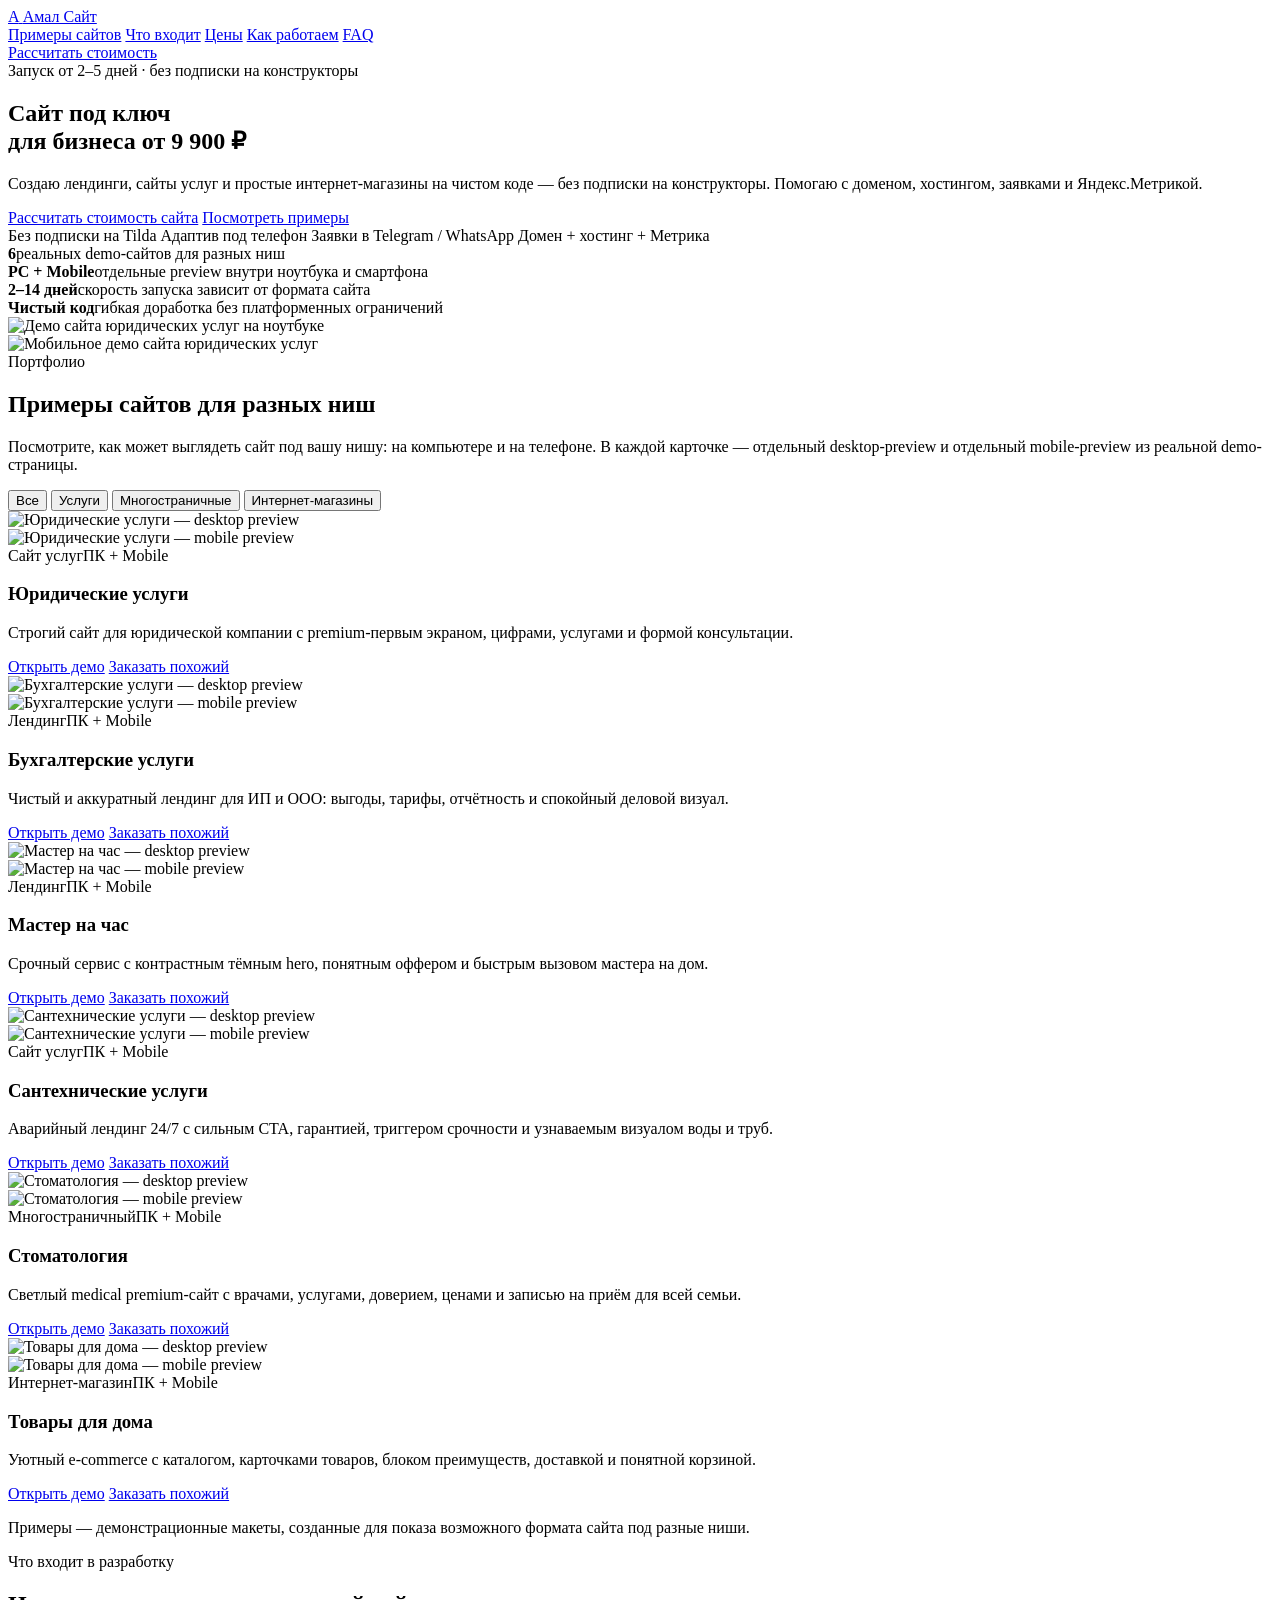
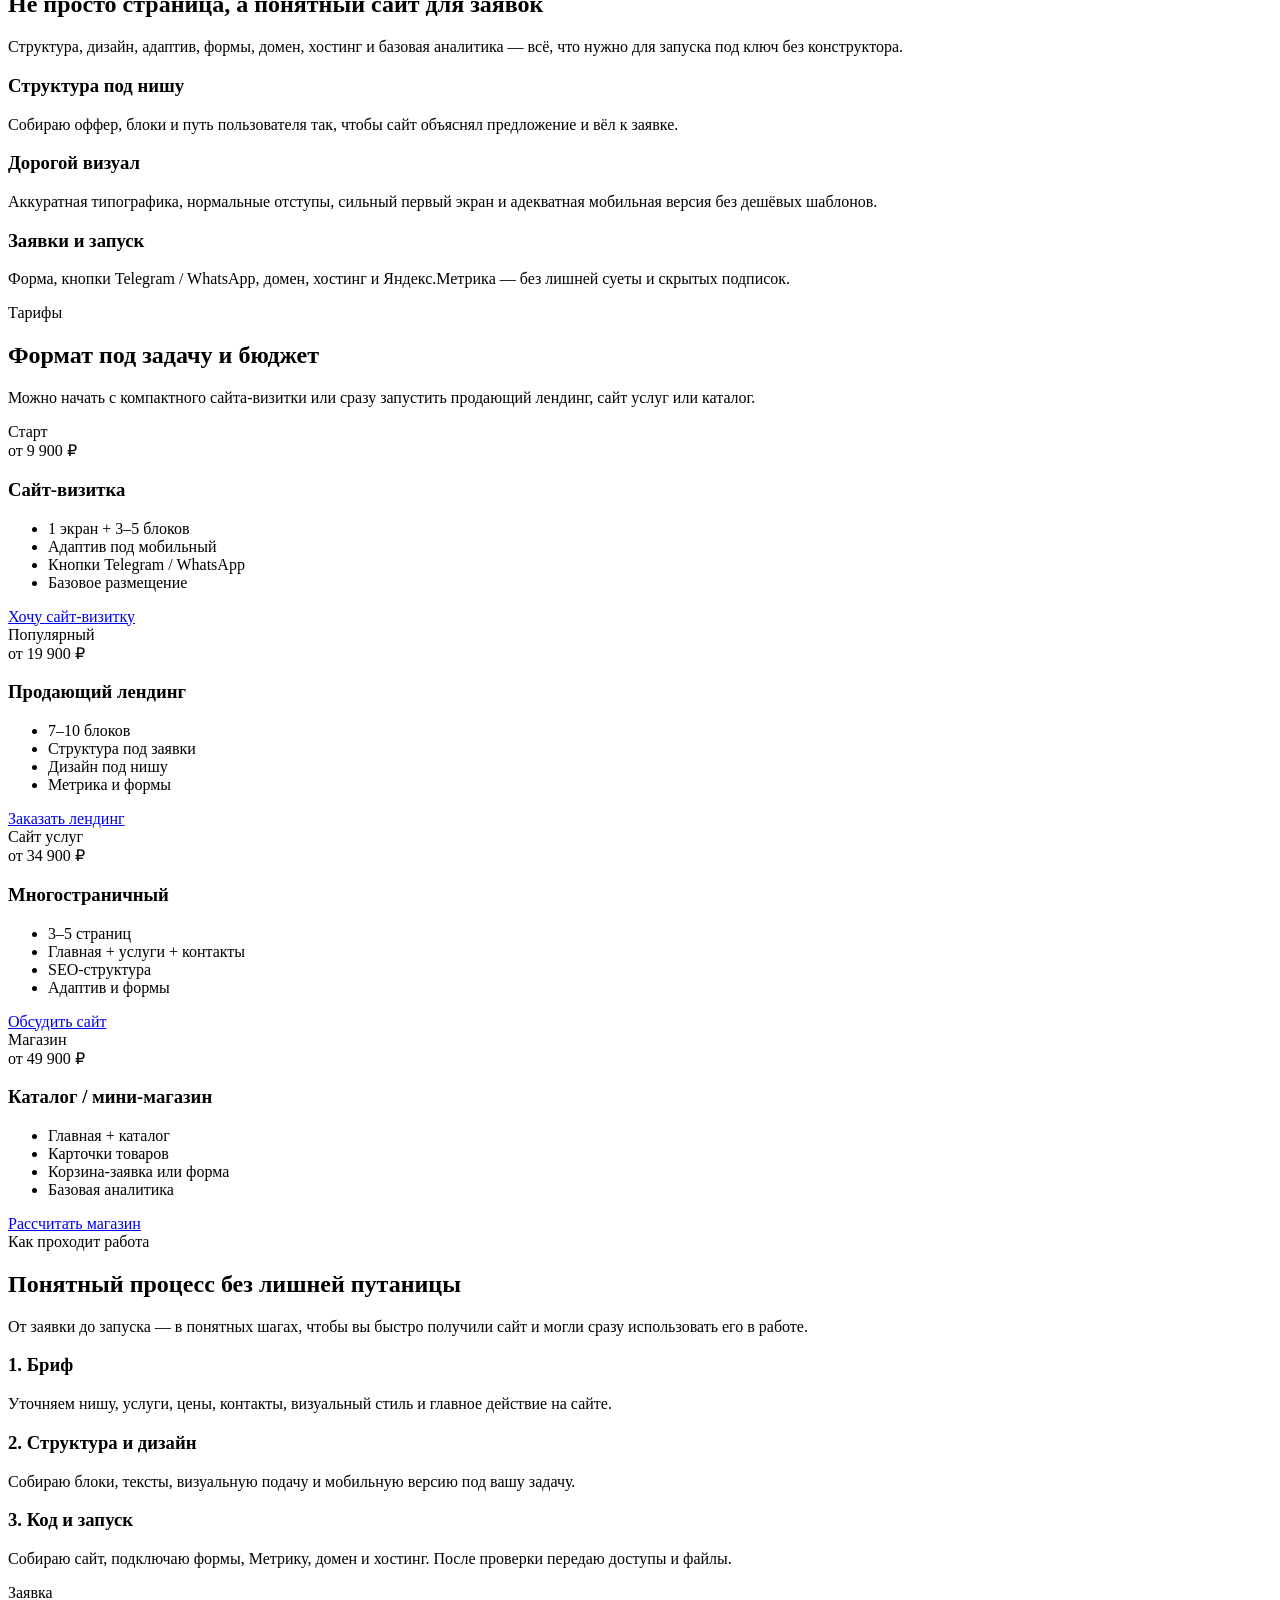
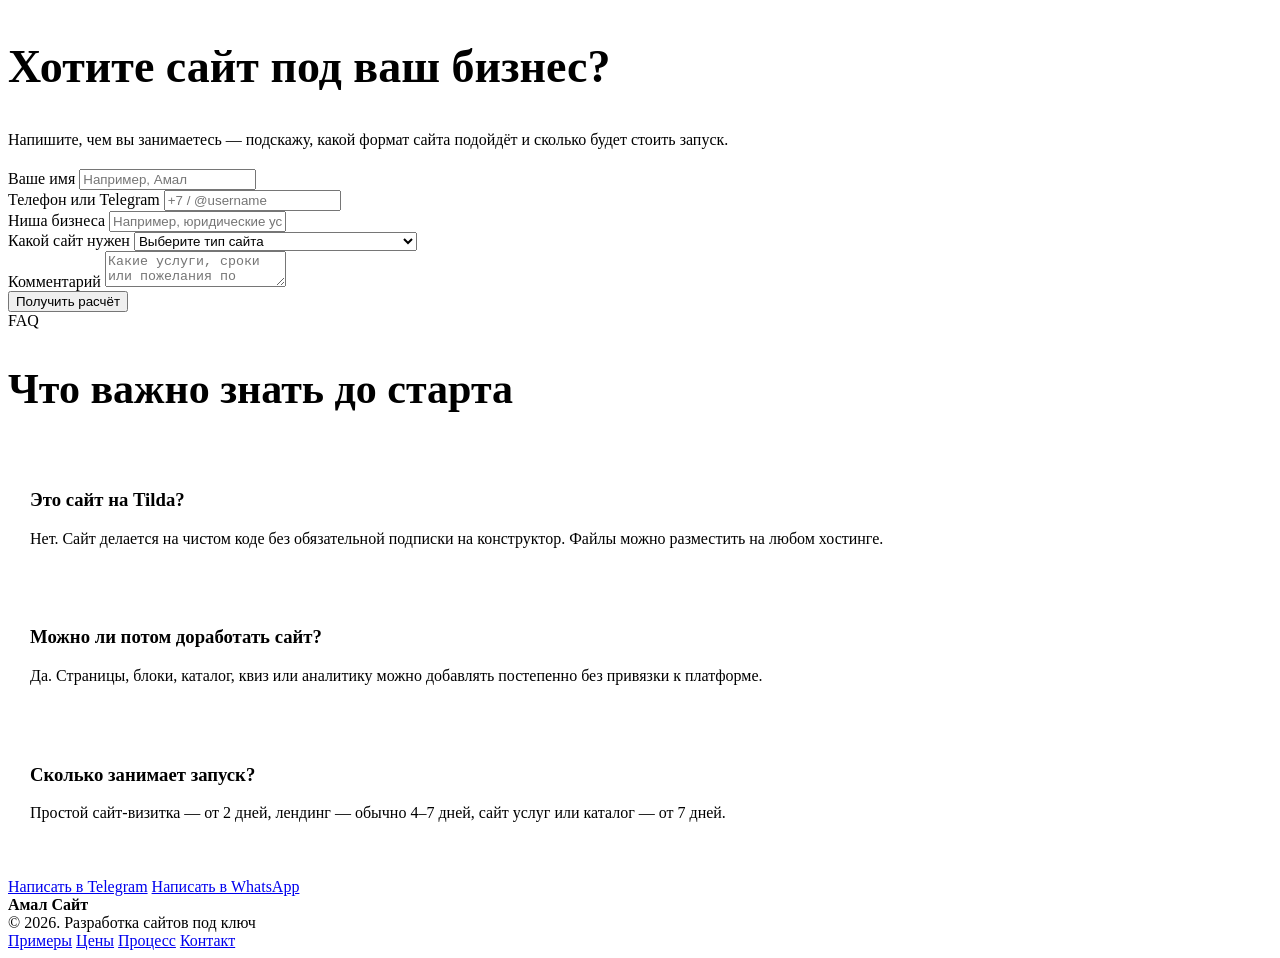
==== commit 406609e3: "Add files via upload" ====
--- a/index.html
+++ b/index.html
@@ -1,71 +1,362 @@
 <!doctype html>
 <html lang="ru">
 <head>
-  <meta charset="utf-8" />
-  <meta name="viewport" content="width=device-width, initial-scale=1" />
-  <title>Сайт под ключ для бизнеса от 9 900 ₽</title>
-  <meta name="description" content="Лендинги, сайты услуг и мини-магазины на чистом коде без подписки на конструкторы." />
-  <link rel="stylesheet" href="styles.css" />
+  <meta charset="utf-8">
+  <meta name="viewport" content="width=device-width, initial-scale=1">
+  <title>Амал Сайт — Создание сайтов под ключ от 9 900 ₽</title>
+  <meta name="description" content="Создание лендингов, сайтов услуг и простых интернет-магазинов на чистом коде — с дорогим портфолио, адаптивом и запуском под ключ.">
+  <link rel="stylesheet" href="assets/styles.css">
 </head>
 <body>
   <header class="site-header">
-    <a class="logo" href="#top"><span>Site</span>Craft</a>
-    <nav class="main-nav" id="mainNav">
-      <a href="#portfolio">Портфолио</a><a href="#included">Что входит</a><a href="#prices">Тарифы</a><a href="#process">Процесс</a><a href="#contact">Контакты</a>
-    </nav>
-    <button class="menu-btn" id="menuBtn" aria-label="Открыть меню"><span></span><span></span><span></span></button>
+    <div class="container header-inner">
+      <a class="logo" href="#top" aria-label="Амал Сайт">
+        <span class="logo-mark">A</span>
+        <span>Амал Сайт</span>
+      </a>
+      <nav class="nav">
+        <a href="#portfolio">Примеры сайтов</a>
+        <a href="#services">Что входит</a>
+        <a href="#prices">Цены</a>
+        <a href="#process">Как работаем</a>
+        <a href="#contact">FAQ</a>
+      </nav>
+      <a class="btn btn-dark" href="#contact">Рассчитать стоимость</a>
+    </div>
   </header>
 
   <main id="top">
-    <section class="hero section-pad">
-      <div class="hero-text">
-        <div class="eyebrow">Сайты на чистом коде без обязательной подписки</div>
-        <h1>Сайт под ключ для бизнеса от 9 900 ₽</h1>
-        <p class="lead">Создаю лендинги, сайты услуг и простые интернет-магазины на чистом коде — без подписки на конструкторы. Помогаю с доменом, хостингом, заявками и Яндекс.Метрикой.</p>
-        <div class="hero-actions"><a class="btn primary" href="#contact">Рассчитать стоимость сайта</a><a class="btn secondary" href="#portfolio">Посмотреть примеры</a></div>
-        <div class="mini-benefits">
-          <span>Без подписки на Tilda</span><span>Адаптив под телефон</span><span>Заявки в Telegram/WhatsApp</span><span>Запуск от 2–5 дней</span>
-        </div>
-      </div>
-      <div class="hero-visual">
-        <div class="device-stage hero-stage">
-          <div class="laptop large"><div class="screen"><div class="preview universal-preview"><div class="p-nav"><b>LeadSite</b><span></span><span></span></div><div class="p-hero"><h3>Сайт, который помогает получать заявки</h3><p>Лендинги, сайты услуг и каталоги — адаптивно, быстро и без конструктора.</p><button>Обсудить проект</button></div><div class="p-cards"><i></i><i></i><i></i></div></div></div><div class="base"></div></div>
-          <div class="phone hero-phone"><div class="phone-notch"></div><div class="screen"><div class="preview universal-preview mobile"><div class="p-nav"><b>LeadSite</b></div><div class="p-hero"><h3>Получайте заявки</h3><p>Сайт под ключ</p><button>Расчёт</button></div><div class="p-cards"><i></i><i></i></div></div></div></div>
-        </div>
-      </div>
-    </section>
-
-    <section class="portfolio section-pad" id="portfolio">
-      <div class="section-head"><h2>Примеры сайтов для разных ниш</h2><p>Посмотрите, как может выглядеть сайт под вашу нишу: на компьютере и на телефоне.</p></div>
-      <div class="filters"><button class="filter active" data-filter="all">Все</button><button class="filter" data-filter="services">Услуги</button><button class="filter" data-filter="multi">Многостраничные</button><button class="filter" data-filter="shop">Интернет-магазины</button></div>
-      <div class="portfolio-grid">
-        <article class="portfolio-card" data-cat="services multi" data-niche="Юридические услуги"><div class="portfolio-visual legal-theme"><div class="device-stage"><div class="laptop"><div class="screen"><div class="preview niche legal"><div class="demo-top"><b>Lexora</b><span>Практика</span><span>Контакты</span></div><div class="demo-hero"><h4>Юридическая защита бизнеса и интересов</h4><p>Опыт 10+ лет. Решаем сложные правовые задачи.</p><button>Получить консультацию</button></div><div class="demo-metrics"><i>10+ лет</i><i>420 дел</i><i>24/7</i></div></div></div><div class="base"></div></div><div class="phone"><div class="phone-notch"></div><div class="screen"><div class="preview niche legal mobile"><div class="demo-top"><b>Lexora</b></div><div class="demo-hero"><h4>Защита бизнеса</h4><p>Юридическая помощь</p><button>Консультация</button></div></div></div></div></div></div><div class="portfolio-info"><span class="badge">Многостраничный</span><h3>Юридические услуги</h3><p>Строгий сайт для защиты бизнеса, консультаций и доверия к эксперту.</p><div class="card-actions"><a class="btn small primary" href="demos/legal.html">Открыть демо</a><button class="btn small secondary order-similar" data-niche="Юридические услуги">Заказать похожий</button></div><span class="device-mark">ПК + Mobile</span></div></article>
-        <article class="portfolio-card" data-cat="services multi" data-niche="Бухгалтерские услуги"><div class="portfolio-visual accounting-theme"><div class="device-stage"><div class="laptop"><div class="screen"><div class="preview niche acc"><div class="demo-top"><b>FinKeeper</b><span>Тарифы</span><span>Отчёты</span></div><div class="demo-hero"><h4>Ведение бухгалтерии для ИП и ООО</h4><p>Отчётность, налоги и сопровождение без штрафов.</p><button>Получить расчёт</button></div><div class="chart-row"><i></i><i></i><i></i><i></i></div></div></div><div class="base"></div></div><div class="phone"><div class="phone-notch"></div><div class="screen"><div class="preview niche acc mobile"><div class="demo-top"><b>FinKeeper</b></div><div class="demo-hero"><h4>Бухгалтерия</h4><p>Для ИП и ООО</p><button>Расчёт</button></div></div></div></div></div></div><div class="portfolio-info"><span class="badge">Сайт услуг</span><h3>Бухгалтерские услуги</h3><p>Чистый сайт с тарифами, спокойным оффером и акцентом на надёжность.</p><div class="card-actions"><a class="btn small primary" href="demos/accounting.html">Открыть демо</a><button class="btn small secondary order-similar" data-niche="Бухгалтерские услуги">Заказать похожий</button></div><span class="device-mark">ПК + Mobile</span></div></article>
-        <article class="portfolio-card" data-cat="services" data-niche="Мастер на час"><div class="portfolio-visual handyman-theme"><div class="device-stage"><div class="laptop"><div class="screen"><div class="preview niche hand"><div class="demo-top"><b>FixPro</b><span>Услуги</span><span>Цены</span></div><div class="demo-hero"><h4>Мастер на час приедет за 60 минут</h4><p>Решим бытовые задачи быстро и аккуратно.</p><button>Вызвать мастера</button></div><div class="tools"><i></i><i></i><i></i></div></div></div><div class="base"></div></div><div class="phone"><div class="phone-notch"></div><div class="screen"><div class="preview niche hand mobile"><div class="demo-top"><b>FixPro</b></div><div class="demo-hero"><h4>Мастер за 60 минут</h4><p>Ремонт и сборка</p><button>Вызвать</button></div></div></div></div></div></div><div class="portfolio-info"><span class="badge">Лендинг</span><h3>Мастер на час</h3><p>Тёмный срочный лендинг с жёлтым CTA и понятным списком услуг.</p><div class="card-actions"><a class="btn small primary" href="demos/handyman.html">Открыть демо</a><button class="btn small secondary order-similar" data-niche="Мастер на час">Заказать похожий</button></div><span class="device-mark">ПК + Mobile</span></div></article>
-        <article class="portfolio-card" data-cat="services" data-niche="Сантехнические услуги"><div class="portfolio-visual plumbing-theme"><div class="device-stage"><div class="laptop"><div class="screen"><div class="preview niche plum"><div class="demo-top"><b>AquaHelp</b><span>24/7</span><span>Гарантия</span></div><div class="demo-hero"><h4>Сантехник 24/7 без выходных</h4><p>Устраним протечку, засор и заменим сантехнику.</p><button>Вызвать сантехника</button></div><div class="water-card"><i></i><i></i></div></div></div><div class="base"></div></div><div class="phone"><div class="phone-notch"></div><div class="screen"><div class="preview niche plum mobile"><div class="demo-top"><b>AquaHelp</b></div><div class="demo-hero"><h4>Сантехник 24/7</h4><p>Выезд за 30 минут</p><button>Вызвать</button></div></div></div></div></div></div><div class="portfolio-info"><span class="badge">Лендинг</span><h3>Сантехнические услуги</h3><p>Аварийный лендинг с сильным CTA, срочностью и гарантией.</p><div class="card-actions"><a class="btn small primary" href="demos/plumbing.html">Открыть демо</a><button class="btn small secondary order-similar" data-niche="Сантехнические услуги">Заказать похожий</button></div><span class="device-mark">ПК + Mobile</span></div></article>
-        <article class="portfolio-card" data-cat="services multi" data-niche="Стоматология"><div class="portfolio-visual dental-theme"><div class="device-stage"><div class="laptop"><div class="screen"><div class="preview niche dent"><div class="demo-top"><b>DentaCare</b><span>Врачи</span><span>Услуги</span></div><div class="demo-hero"><h4>Стоматология для всей семьи</h4><p>Современное лечение и забота о вашей улыбке.</p><button>Записаться</button></div><div class="smile-row"><i></i><i></i><i></i></div></div></div><div class="base"></div></div><div class="phone"><div class="phone-notch"></div><div class="screen"><div class="preview niche dent mobile"><div class="demo-top"><b>DentaCare</b></div><div class="demo-hero"><h4>Стоматология</h4><p>Для всей семьи</p><button>Запись</button></div></div></div></div></div></div><div class="portfolio-info"><span class="badge">Многостраничный</span><h3>Стоматология</h3><p>Светлый medical premium сайт с доверием, услугами и записью.</p><div class="card-actions"><a class="btn small primary" href="demos/dental.html">Открыть демо</a><button class="btn small secondary order-similar" data-niche="Стоматология">Заказать похожий</button></div><span class="device-mark">ПК + Mobile</span></div></article>
-        <article class="portfolio-card" data-cat="shop" data-niche="Интернет-магазин товаров для дома"><div class="portfolio-visual home-theme"><div class="device-stage"><div class="laptop"><div class="screen"><div class="preview niche home"><div class="demo-top"><b>HomeNest</b><span>Каталог</span><span>Корзина</span></div><div class="demo-hero"><h4>Товары для дома и уюта</h4><p>Каталог, доставка, оплата и удобный заказ.</p><button>Перейти в каталог</button></div><div class="product-row"><i></i><i></i><i></i></div></div></div><div class="base"></div></div><div class="phone"><div class="phone-notch"></div><div class="screen"><div class="preview niche home mobile"><div class="demo-top"><b>HomeNest</b></div><div class="demo-hero"><h4>Товары для дома</h4><p>Уютный каталог</p><button>Каталог</button></div></div></div></div></div></div><div class="portfolio-info"><span class="badge">Интернет-магазин</span><h3>Товары для дома</h3><p>Уютный каталог с карточками товаров, ценами и заказом.</p><div class="card-actions"><a class="btn small primary" href="demos/home-store.html">Открыть демо</a><button class="btn small secondary order-similar" data-niche="Интернет-магазин товаров для дома">Заказать похожий</button></div><span class="device-mark">ПК + Mobile</span></div></article>
-      </div>
-    </section>
-
-    <section class="section-pad" id="included"><div class="section-head"><h2>Что входит в разработку</h2><p>Не просто страница, а готовый рабочий сайт для заявок.</p></div><div class="feature-grid"><div><b>Структура сайта</b><p>Продумываю блоки так, чтобы посетитель понял услугу и дошёл до заявки.</p></div><div><b>Дизайн и адаптив</b><p>Аккуратный внешний вид на компьютере, планшете и телефоне.</p></div><div><b>Чистый код</b><p>Без обязательной подписки на конструкторы и лишней нагрузки.</p></div><div><b>Формы заявок</b><p>Подключение Telegram, WhatsApp или почты под ваш процесс.</p></div><div><b>Домен и хостинг</b><p>Помощь с размещением сайта и запуском по ссылке.</p></div><div><b>Яндекс.Метрика</b><p>Базовая аналитика: заявки, посещения и поведение пользователей.</p></div></div></section>
-
-    <section class="section-pad suited"><div class="section-head"><h2>Кому подойдёт</h2><p>Сайт особенно полезен там, где важно быстро объяснить услугу и собрать заявки.</p></div><div class="segment-grid"><div><h3>Услуги</h3><p>Юристы, бухгалтеры, мастера, клиники.</p><span>Показать цены, доверие и быстро собрать заявку.</span></div><div><h3>Эксперты</h3><p>Консультанты, ведущие, наставники.</p><span>Упаковать опыт, формат работы и результат.</span></div><div><h3>Локальный бизнес</h3><p>Салоны, ремонт, медицина, сервисы.</p><span>Дать понятный маршрут до звонка или записи.</span></div><div><h3>Товары</h3><p>Небольшие каталоги и мини-магазины.</p><span>Показать ассортимент и принять заказ.</span></div><div><h3>Старт бизнеса</h3><p>Новый продукт или услуга.</p><span>Запуститься быстро без дорогой разработки.</span></div></div></section>
-
-    <section class="section-pad" id="prices"><div class="section-head"><h2>Тарифы</h2><p>Цены не меняются без согласования. Финальная стоимость зависит от объёма и задач.</p></div><div class="price-grid"><div class="price-card"><h3>Сайт-визитка</h3><strong>от 9 900 ₽</strong><p>Короткая страница для контактов, услуги и первого запуска.</p><ul><li>1 экран + контакты</li><li>Адаптив</li><li>Базовый запуск</li></ul><a href="#contact" class="btn secondary">Хочу сайт-визитку</a></div><div class="price-card popular"><span>Популярный</span><h3>Лендинг</h3><strong>от 19 900 ₽</strong><p>Продающая страница под заявки с портфолио, CTA и формой.</p><ul><li>Структура 6–9 блоков</li><li>Дизайн и код</li><li>Форма заявки</li></ul><a href="#contact" class="btn primary">Заказать лендинг</a></div><div class="price-card"><h3>Сайт услуг</h3><strong>от 34 900 ₽</strong><p>Многостраничный сайт для нескольких услуг или направлений.</p><ul><li>Главная + страницы</li><li>SEO-заголовки</li><li>Адаптив</li></ul><a href="#contact" class="btn secondary">Обсудить сайт</a></div><div class="price-card"><h3>Каталог / мини-магазин</h3><strong>от 49 900 ₽</strong><p>Каталог товаров, карточки, заявки, корзина-заглушка или простой заказ.</p><ul><li>Каталог</li><li>Карточки товаров</li><li>Форма заказа</li></ul><a href="#contact" class="btn secondary">Рассчитать магазин</a></div></div></section>
-
-    <section class="section-pad compare"><div class="section-head"><h2>Почему сайт на коде выгоднее конструктора</h2></div><div class="compare-grid"><div><h3>Конструктор</h3><p>Ежемесячная подписка</p><p>Ограничения платформы</p><p>Сложнее перенести</p><p>Шаблонный внешний вид</p><p>Платные функции</p></div><div><h3>Сайт на чистом коде</h3><p>Нет подписки за конструктор</p><p>Файлы сайта принадлежат вам</p><p>Можно разместить на обычном хостинге</p><p>Быстрая загрузка</p><p>Гибкая доработка</p></div></div><small>Домен и хостинг оплачиваются отдельно, но нет обязательной подписки за конструктор.</small></section>
-
-    <section class="section-pad" id="process"><div class="section-head"><h2>Как проходит работа</h2></div><div class="timeline"><div><b>01</b><h3>Заявка</h3><p>Вы описываете нишу и задачу.</p></div><div><b>02</b><h3>Бриф</h3><p>Уточняем оффер, услуги и контакты.</p></div><div><b>03</b><h3>Структура</h3><p>Собираю логику блоков под заявки.</p></div><div><b>04</b><h3>Дизайн и код</h3><p>Делаю адаптивный сайт без конструктора.</p></div><div><b>05</b><h3>Запуск</h3><p>Помогаю с доменом, хостингом и Метрикой.</p></div><div><b>06</b><h3>Передача</h3><p>Отдаю файлы и короткую инструкцию.</p></div></div></section>
-
-    <section class="section-pad"><div class="section-head"><h2>Что получает клиент после запуска</h2></div><div class="feature-grid compact"><div>Готовый сайт по ссылке</div><div>Адаптив под телефон</div><div>Заявки в Telegram/WhatsApp/почту</div><div>Яндекс.Метрика</div><div>Базовые SEO-заголовки</div><div>Помощь с доменом и хостингом</div><div>Файлы сайта</div><div>Короткая инструкция</div></div></section>
-
-    <section class="section-pad faq"><div class="section-head"><h2>FAQ</h2></div><div class="faq-list"><details><summary>Это сайт на Tilda?</summary><p>Нет. Сайт делается на чистом HTML, CSS и JavaScript без обязательной подписки на конструктор.</p></details><details><summary>Мне нужно покупать домен и хостинг?</summary><p>Да, домен и хостинг оплачиваются отдельно. Я подскажу простой вариант для запуска.</p></details><details><summary>Можно ли сделать сайт за 2–3 дня?</summary><p>Да, если это небольшой сайт и у вас готовы тексты, фото и контакты.</p></details><details><summary>Можно ли подключить заявки в Telegram?</summary><p>Да, можно подключить заявки в Telegram, WhatsApp или на почту.</p></details><details><summary>Можно ли потом доработать сайт?</summary><p>Да, сайт можно расширять: добавлять страницы, блоки, каталог и интеграции.</p></details><details><summary>Это реальные кейсы?</summary><p>В портфолио есть демонстрационные макеты и реальные проекты. Демонстрационные примеры нужны, чтобы показать возможный формат сайта под разные ниши.</p></details></div></section>
-
-    <section class="section-pad contact" id="contact"><div class="contact-card"><div><h2>Хотите сайт под ваш бизнес?</h2><p>Напишите, чем вы занимаетесь — подскажу, какой формат сайта подойдёт и сколько будет стоить запуск.</p><div class="messengers"><a href="#">Написать в Telegram</a><a href="#">Написать в WhatsApp</a></div></div><form><input placeholder="Имя"><input placeholder="Телефон или Telegram"><input id="businessNiche" placeholder="Ниша бизнеса"><select><option>Какой сайт нужен</option><option>Сайт-визитка</option><option>Лендинг</option><option>Сайт услуг</option><option>Каталог / мини-магазин</option></select><textarea placeholder="Комментарий"></textarea><button class="btn primary" type="button">Получить расчёт</button></form></div></section>
+    <section class="hero">
+      <div class="container hero-grid">
+        <div class="hero-copy reveal">
+          <span class="eyebrow">Запуск от 2–5 дней · без подписки на конструкторы</span>
+          <h1>Сайт под ключ<br>для бизнеса от 9 900 ₽</h1>
+          <p>Создаю лендинги, сайты услуг и простые интернет-магазины на чистом коде — без подписки на конструкторы. Помогаю с доменом, хостингом, заявками и Яндекс.Метрикой.</p>
+          <div class="btn-row">
+            <a class="btn btn-primary" href="#contact">Рассчитать стоимость сайта</a>
+            <a class="btn btn-secondary" href="#portfolio">Посмотреть примеры</a>
+          </div>
+          <div class="hero-points">
+            <span>Без подписки на Tilda</span>
+            <span>Адаптив под телефон</span>
+            <span>Заявки в Telegram / WhatsApp</span>
+            <span>Домен + хостинг + Метрика</span>
+          </div>
+          <div class="metrics-bar">
+            <div class="metric"><strong>6</strong><span>реальных demo-сайтов для разных ниш</span></div>
+            <div class="metric"><strong>PC + Mobile</strong><span>отдельные preview внутри ноутбука и смартфона</span></div>
+            <div class="metric"><strong>2–14 дней</strong><span>скорость запуска зависит от формата сайта</span></div>
+            <div class="metric"><strong>Чистый код</strong><span>гибкая доработка без платформенных ограничений</span></div>
+          </div>
+        </div>
+        <div class="mockup-scene reveal">
+          <div class="orb orb-1"></div>
+          <div class="orb orb-2"></div>
+          <div class="laptop">
+            <div class="screen"><img src="assets/screenshots/legal-desktop.svg" alt="Демо сайта юридических услуг на ноутбуке"></div>
+          </div>
+          <div class="phone">
+            <div class="phone-screen"><img src="assets/screenshots/legal-mobile.svg" alt="Мобильное демо сайта юридических услуг"></div>
+          </div>
+        </div>
+      </div>
+    </section>
+
+    <section class="section-tight" id="portfolio">
+      <div class="container">
+        <div class="section-head reveal">
+          <span class="eyebrow">Портфолио</span>
+          <h2>Примеры сайтов для разных ниш</h2>
+          <p>Посмотрите, как может выглядеть сайт под вашу нишу: на компьютере и на телефоне. В каждой карточке — отдельный desktop-preview и отдельный mobile-preview из реальной demo-страницы.</p>
+        </div>
+
+        <div class="portfolio-controls reveal">
+          <button class="filter-btn active" data-filter="all">Все</button>
+          <button class="filter-btn" data-filter="services">Услуги</button>
+          <button class="filter-btn" data-filter="multi">Многостраничные</button>
+          <button class="filter-btn" data-filter="store">Интернет-магазины</button>
+        </div>
+
+        <div class="portfolio-grid">
+          <article class="portfolio-card reveal" data-category="services multi">
+            <div class="card-visual" data-tone="law">
+              <div class="card-device-wrap">
+                <div class="laptop">
+                  <div class="screen"><img src="assets/screenshots/legal-desktop.svg" alt="Юридические услуги — desktop preview"></div>
+                </div>
+                <div class="phone"><div class="phone-screen"><img src="assets/screenshots/legal-mobile.svg" alt="Юридические услуги — mobile preview"></div></div>
+              </div>
+            </div>
+            <div class="card-body">
+              <div class="meta-row"><span class="badge">Сайт услуг</span><span class="pcmobile">ПК + Mobile</span></div>
+              <h3>Юридические услуги</h3>
+              <p>Строгий сайт для юридической компании с premium-первым экраном, цифрами, услугами и формой консультации.</p>
+              <div class="card-actions">
+                <a class="btn btn-primary" href="demos/legal.html">Открыть демо</a>
+                <a class="btn btn-secondary" href="#contact" data-order-niche="Юридические услуги" data-order-type="Сайт услуг / многостраничный от 34 900 ₽">Заказать похожий</a>
+              </div>
+            </div>
+          </article>
+
+          <article class="portfolio-card reveal" data-category="services">
+            <div class="card-visual" data-tone="accounting">
+              <div class="card-device-wrap">
+                <div class="laptop"><div class="screen"><img src="assets/screenshots/accounting-desktop.svg" alt="Бухгалтерские услуги — desktop preview"></div></div>
+                <div class="phone"><div class="phone-screen"><img src="assets/screenshots/accounting-mobile.svg" alt="Бухгалтерские услуги — mobile preview"></div></div>
+              </div>
+            </div>
+            <div class="card-body">
+              <div class="meta-row"><span class="badge">Лендинг</span><span class="pcmobile">ПК + Mobile</span></div>
+              <h3>Бухгалтерские услуги</h3>
+              <p>Чистый и аккуратный лендинг для ИП и ООО: выгоды, тарифы, отчётность и спокойный деловой визуал.</p>
+              <div class="card-actions">
+                <a class="btn btn-primary" href="demos/accounting.html">Открыть демо</a>
+                <a class="btn btn-secondary" href="#contact" data-order-niche="Бухгалтерские услуги" data-order-type="Продающий лендинг от 19 900 ₽">Заказать похожий</a>
+              </div>
+            </div>
+          </article>
+
+          <article class="portfolio-card reveal" data-category="services">
+            <div class="card-visual" data-tone="handyman">
+              <div class="card-device-wrap">
+                <div class="laptop"><div class="screen"><img src="assets/screenshots/handyman-desktop.svg" alt="Мастер на час — desktop preview"></div></div>
+                <div class="phone"><div class="phone-screen"><img src="assets/screenshots/handyman-mobile.svg" alt="Мастер на час — mobile preview"></div></div>
+              </div>
+            </div>
+            <div class="card-body">
+              <div class="meta-row"><span class="badge">Лендинг</span><span class="pcmobile">ПК + Mobile</span></div>
+              <h3>Мастер на час</h3>
+              <p>Срочный сервис с контрастным тёмным hero, понятным оффером и быстрым вызовом мастера на дом.</p>
+              <div class="card-actions">
+                <a class="btn btn-primary" href="demos/handyman.html">Открыть демо</a>
+                <a class="btn btn-secondary" href="#contact" data-order-niche="Мастер на час" data-order-type="Продающий лендинг от 19 900 ₽">Заказать похожий</a>
+              </div>
+            </div>
+          </article>
+
+          <article class="portfolio-card reveal" data-category="services">
+            <div class="card-visual" data-tone="plumbing">
+              <div class="card-device-wrap">
+                <div class="laptop"><div class="screen"><img src="assets/screenshots/plumbing-desktop.svg" alt="Сантехнические услуги — desktop preview"></div></div>
+                <div class="phone"><div class="phone-screen"><img src="assets/screenshots/plumbing-mobile.svg" alt="Сантехнические услуги — mobile preview"></div></div>
+              </div>
+            </div>
+            <div class="card-body">
+              <div class="meta-row"><span class="badge">Сайт услуг</span><span class="pcmobile">ПК + Mobile</span></div>
+              <h3>Сантехнические услуги</h3>
+              <p>Аварийный лендинг 24/7 с сильным CTA, гарантией, триггером срочности и узнаваемым визуалом воды и труб.</p>
+              <div class="card-actions">
+                <a class="btn btn-primary" href="demos/plumbing.html">Открыть демо</a>
+                <a class="btn btn-secondary" href="#contact" data-order-niche="Сантехнические услуги" data-order-type="Продающий лендинг от 19 900 ₽">Заказать похожий</a>
+              </div>
+            </div>
+          </article>
+
+          <article class="portfolio-card reveal" data-category="services multi">
+            <div class="card-visual" data-tone="dental">
+              <div class="card-device-wrap">
+                <div class="laptop"><div class="screen"><img src="assets/screenshots/dental-desktop.svg" alt="Стоматология — desktop preview"></div></div>
+                <div class="phone"><div class="phone-screen"><img src="assets/screenshots/dental-mobile.svg" alt="Стоматология — mobile preview"></div></div>
+              </div>
+            </div>
+            <div class="card-body">
+              <div class="meta-row"><span class="badge">Многостраничный</span><span class="pcmobile">ПК + Mobile</span></div>
+              <h3>Стоматология</h3>
+              <p>Светлый medical premium-сайт с врачами, услугами, доверием, ценами и записью на приём для всей семьи.</p>
+              <div class="card-actions">
+                <a class="btn btn-primary" href="demos/dental.html">Открыть демо</a>
+                <a class="btn btn-secondary" href="#contact" data-order-niche="Стоматология" data-order-type="Сайт услуг / многостраничный от 34 900 ₽">Заказать похожий</a>
+              </div>
+            </div>
+          </article>
+
+          <article class="portfolio-card reveal" data-category="store">
+            <div class="card-visual" data-tone="store">
+              <div class="card-device-wrap">
+                <div class="laptop"><div class="screen"><img src="assets/screenshots/home-store-desktop.svg" alt="Товары для дома — desktop preview"></div></div>
+                <div class="phone"><div class="phone-screen"><img src="assets/screenshots/home-store-mobile.svg" alt="Товары для дома — mobile preview"></div></div>
+              </div>
+            </div>
+            <div class="card-body">
+              <div class="meta-row"><span class="badge">Интернет-магазин</span><span class="pcmobile">ПК + Mobile</span></div>
+              <h3>Товары для дома</h3>
+              <p>Уютный e-commerce с каталогом, карточками товаров, блоком преимуществ, доставкой и понятной корзиной.</p>
+              <div class="card-actions">
+                <a class="btn btn-primary" href="demos/home-store.html">Открыть демо</a>
+                <a class="btn btn-secondary" href="#contact" data-order-niche="Интернет-магазин товаров для дома" data-order-type="Каталог / мини-магазин от 49 900 ₽">Заказать похожий</a>
+              </div>
+            </div>
+          </article>
+        </div>
+        <p class="info-note">Примеры — демонстрационные макеты, созданные для показа возможного формата сайта под разные ниши.</p>
+      </div>
+    </section>
+
+    <section class="section" id="services">
+      <div class="container">
+        <div class="section-head reveal">
+          <span class="eyebrow">Что входит в разработку</span>
+          <h2>Не просто страница, а понятный сайт для заявок</h2>
+          <p>Структура, дизайн, адаптив, формы, домен, хостинг и базовая аналитика — всё, что нужно для запуска под ключ без конструктора.</p>
+        </div>
+        <div class="cards-3">
+          <div class="info-card reveal"><h3>Структура под нишу</h3><p>Собираю оффер, блоки и путь пользователя так, чтобы сайт объяснял предложение и вёл к заявке.</p></div>
+          <div class="info-card reveal"><h3>Дорогой визуал</h3><p>Аккуратная типографика, нормальные отступы, сильный первый экран и адекватная мобильная версия без дешёвых шаблонов.</p></div>
+          <div class="info-card reveal"><h3>Заявки и запуск</h3><p>Форма, кнопки Telegram / WhatsApp, домен, хостинг и Яндекс.Метрика — без лишней суеты и скрытых подписок.</p></div>
+        </div>
+      </div>
+    </section>
+
+    <section class="section-tight" id="prices">
+      <div class="container">
+        <div class="section-head reveal">
+          <span class="eyebrow">Тарифы</span>
+          <h2>Формат под задачу и бюджет</h2>
+          <p>Можно начать с компактного сайта-визитки или сразу запустить продающий лендинг, сайт услуг или каталог.</p>
+        </div>
+        <div class="pricing-grid">
+          <article class="price-card reveal">
+            <span class="badge">Старт</span>
+            <div class="price">от 9 900 ₽</div>
+            <h3>Сайт-визитка</h3>
+            <ul>
+              <li>1 экран + 3–5 блоков</li>
+              <li>Адаптив под мобильный</li>
+              <li>Кнопки Telegram / WhatsApp</li>
+              <li>Базовое размещение</li>
+            </ul>
+            <a class="btn btn-secondary" href="#contact">Хочу сайт-визитку</a>
+          </article>
+          <article class="price-card featured reveal">
+            <span class="badge">Популярный</span>
+            <div class="price">от 19 900 ₽</div>
+            <h3>Продающий лендинг</h3>
+            <ul>
+              <li>7–10 блоков</li>
+              <li>Структура под заявки</li>
+              <li>Дизайн под нишу</li>
+              <li>Метрика и формы</li>
+            </ul>
+            <a class="btn btn-primary" href="#contact">Заказать лендинг</a>
+          </article>
+          <article class="price-card reveal">
+            <span class="badge">Сайт услуг</span>
+            <div class="price">от 34 900 ₽</div>
+            <h3>Многостраничный</h3>
+            <ul>
+              <li>3–5 страниц</li>
+              <li>Главная + услуги + контакты</li>
+              <li>SEO-структура</li>
+              <li>Адаптив и формы</li>
+            </ul>
+            <a class="btn btn-secondary" href="#contact">Обсудить сайт</a>
+          </article>
+          <article class="price-card reveal">
+            <span class="badge">Магазин</span>
+            <div class="price">от 49 900 ₽</div>
+            <h3>Каталог / мини-магазин</h3>
+            <ul>
+              <li>Главная + каталог</li>
+              <li>Карточки товаров</li>
+              <li>Корзина-заявка или форма</li>
+              <li>Базовая аналитика</li>
+            </ul>
+            <a class="btn btn-secondary" href="#contact">Рассчитать магазин</a>
+          </article>
+        </div>
+      </div>
+    </section>
+
+    <section class="section" id="process">
+      <div class="container">
+        <div class="section-head reveal">
+          <span class="eyebrow">Как проходит работа</span>
+          <h2>Понятный процесс без лишней путаницы</h2>
+          <p>От заявки до запуска — в понятных шагах, чтобы вы быстро получили сайт и могли сразу использовать его в работе.</p>
+        </div>
+        <div class="cards-3">
+          <div class="info-card reveal"><h3>1. Бриф</h3><p>Уточняем нишу, услуги, цены, контакты, визуальный стиль и главное действие на сайте.</p></div>
+          <div class="info-card reveal"><h3>2. Структура и дизайн</h3><p>Собираю блоки, тексты, визуальную подачу и мобильную версию под вашу задачу.</p></div>
+          <div class="info-card reveal"><h3>3. Код и запуск</h3><p>Собираю сайт, подключаю формы, Метрику, домен и хостинг. После проверки передаю доступы и файлы.</p></div>
+        </div>
+      </div>
+    </section>
+
+    <section class="section-tight" id="contact">
+      <div class="container form-shell">
+        <div class="form-panel reveal">
+          <div class="section-head" style="margin-bottom:20px;">
+            <span class="eyebrow">Заявка</span>
+            <h2 style="font-size:clamp(32px,4vw,46px);">Хотите сайт под ваш бизнес?</h2>
+            <p>Напишите, чем вы занимаетесь — подскажу, какой формат сайта подойдёт и сколько будет стоить запуск.</p>
+          </div>
+          <form class="form-grid">
+            <div class="form-group">
+              <label for="name">Ваше имя</label>
+              <input id="name" type="text" placeholder="Например, Амал">
+            </div>
+            <div class="form-group">
+              <label for="contact-field">Телефон или Telegram</label>
+              <input id="contact-field" type="text" placeholder="+7 / @username">
+            </div>
+            <div class="form-group full">
+              <label for="business-niche">Ниша бизнеса</label>
+              <input id="business-niche" type="text" placeholder="Например, юридические услуги">
+            </div>
+            <div class="form-group full">
+              <label for="site-type">Какой сайт нужен</label>
+              <select id="site-type">
+                <option>Выберите тип сайта</option>
+                <option>Сайт-визитка от 9 900 ₽</option>
+                <option>Продающий лендинг от 19 900 ₽</option>
+                <option>Сайт услуг / многостраничный от 34 900 ₽</option>
+                <option>Каталог / мини-магазин от 49 900 ₽</option>
+                <option>Пока не знаю — нужна консультация</option>
+              </select>
+            </div>
+            <div class="form-group full">
+              <label for="comment">Комментарий</label>
+              <textarea id="comment" placeholder="Какие услуги, сроки или пожелания по стилю важны?"></textarea>
+            </div>
+            <div class="form-group full">
+              <button class="btn btn-primary" type="button">Получить расчёт</button>
+            </div>
+          </form>
+        </div>
+        <div class="contact-panel reveal">
+          <div class="section-head" style="margin-bottom:20px;">
+            <span class="eyebrow">FAQ</span>
+            <h2 style="font-size:clamp(30px,4vw,42px);">Что важно знать до старта</h2>
+          </div>
+          <div class="cards-3" style="grid-template-columns:1fr; gap:16px;">
+            <div class="info-card" style="padding:22px;"><h3>Это сайт на Tilda?</h3><p>Нет. Сайт делается на чистом коде без обязательной подписки на конструктор. Файлы можно разместить на любом хостинге.</p></div>
+            <div class="info-card" style="padding:22px;"><h3>Можно ли потом доработать сайт?</h3><p>Да. Страницы, блоки, каталог, квиз или аналитику можно добавлять постепенно без привязки к платформе.</p></div>
+            <div class="info-card" style="padding:22px;"><h3>Сколько занимает запуск?</h3><p>Простой сайт-визитка — от 2 дней, лендинг — обычно 4–7 дней, сайт услуг или каталог — от 7 дней.</p></div>
+          </div>
+          <div class="btn-row" style="margin-top:18px;">
+            <a class="btn btn-secondary" href="https://t.me/">Написать в Telegram</a>
+            <a class="btn btn-secondary" href="https://wa.me/">Написать в WhatsApp</a>
+          </div>
+        </div>
+      </div>
+    </section>
   </main>
-  <footer class="footer"><b>SiteCraft</b><span>Сайты под ключ на чистом коде</span></footer>
-  <div class="toast" id="toast">Ниша подставлена в форму. Оставьте контакты для расчёта.</div>
-  <script src="script.js"></script>
+
+  <footer class="footer">
+    <div class="container footer-inner">
+      <div>
+        <strong>Амал Сайт</strong><br>
+        <span>© 2026. Разработка сайтов под ключ</span>
+      </div>
+      <div class="small-links">
+        <a href="#portfolio">Примеры</a>
+        <a href="#prices">Цены</a>
+        <a href="#process">Процесс</a>
+        <a href="#contact">Контакт</a>
+      </div>
+    </div>
+  </footer>
+
+  <script src="assets/site.js"></script>
 </body>
-</html>+</html>
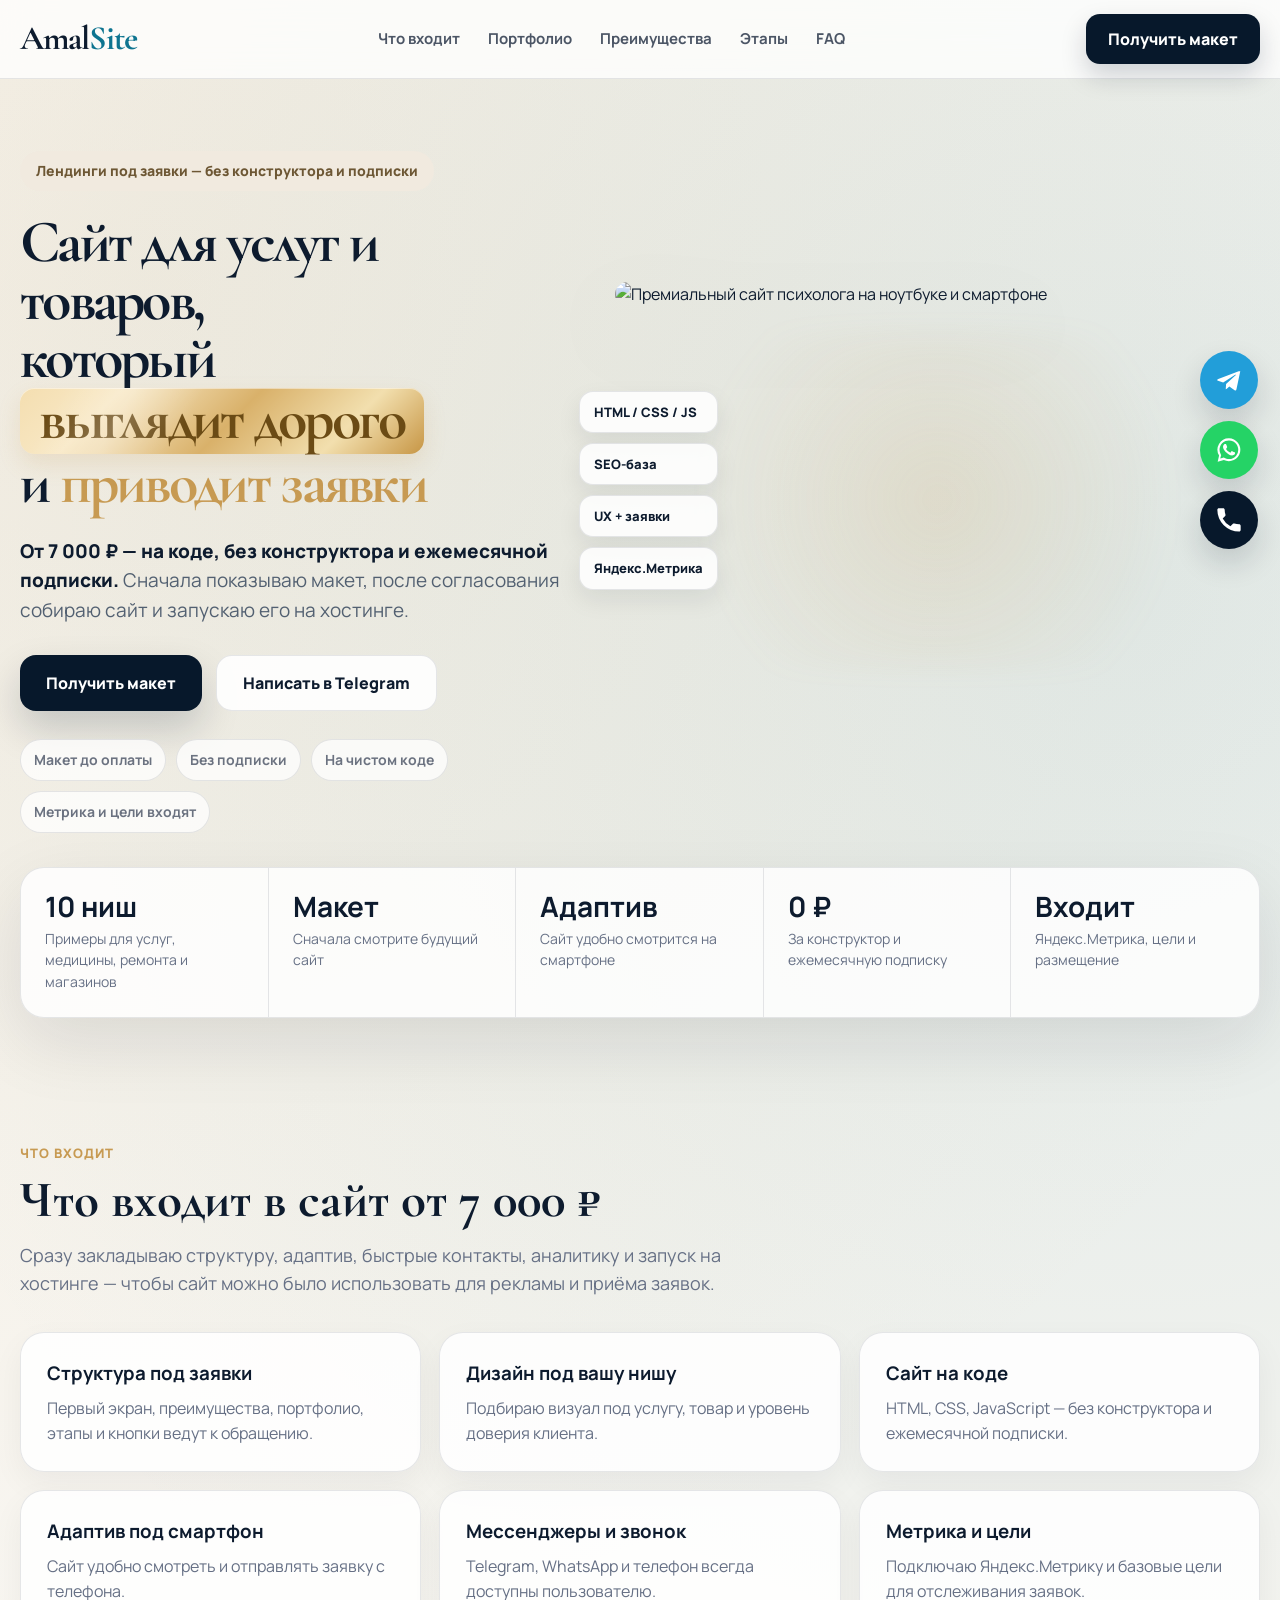
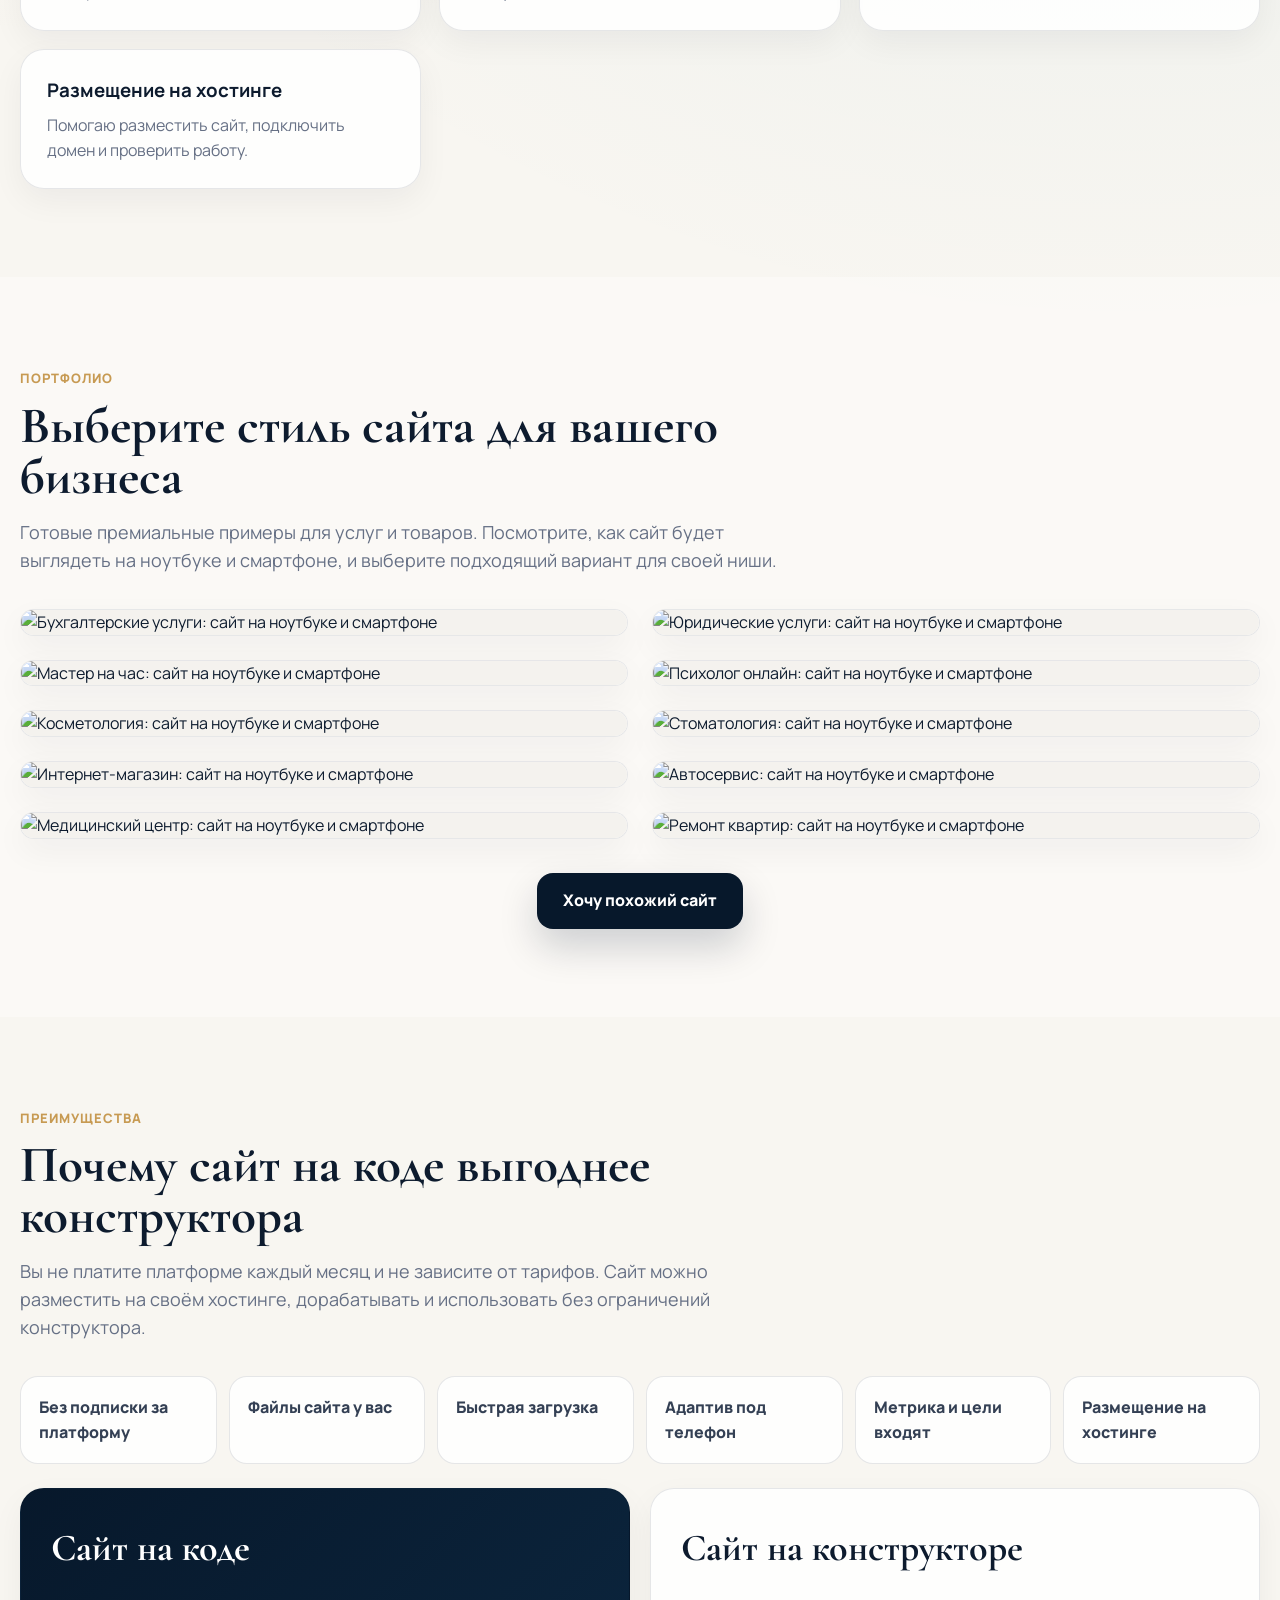
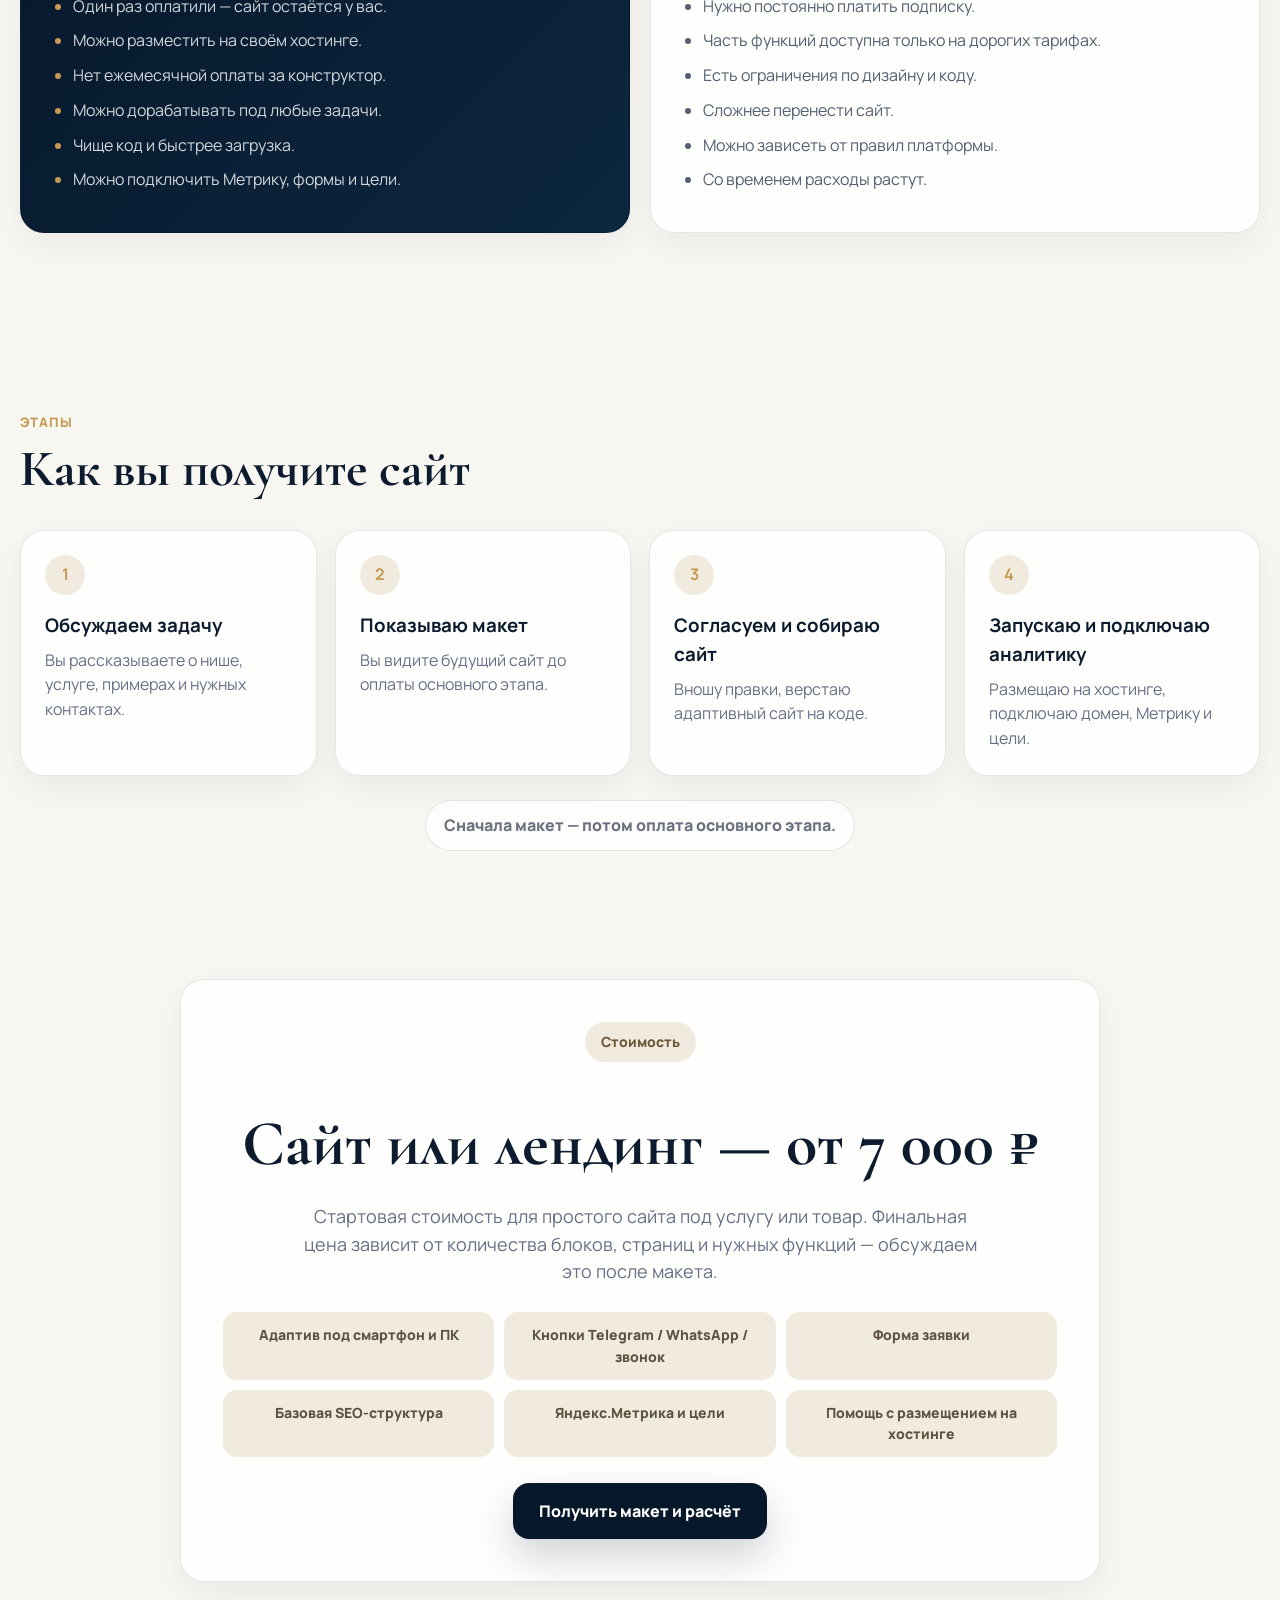
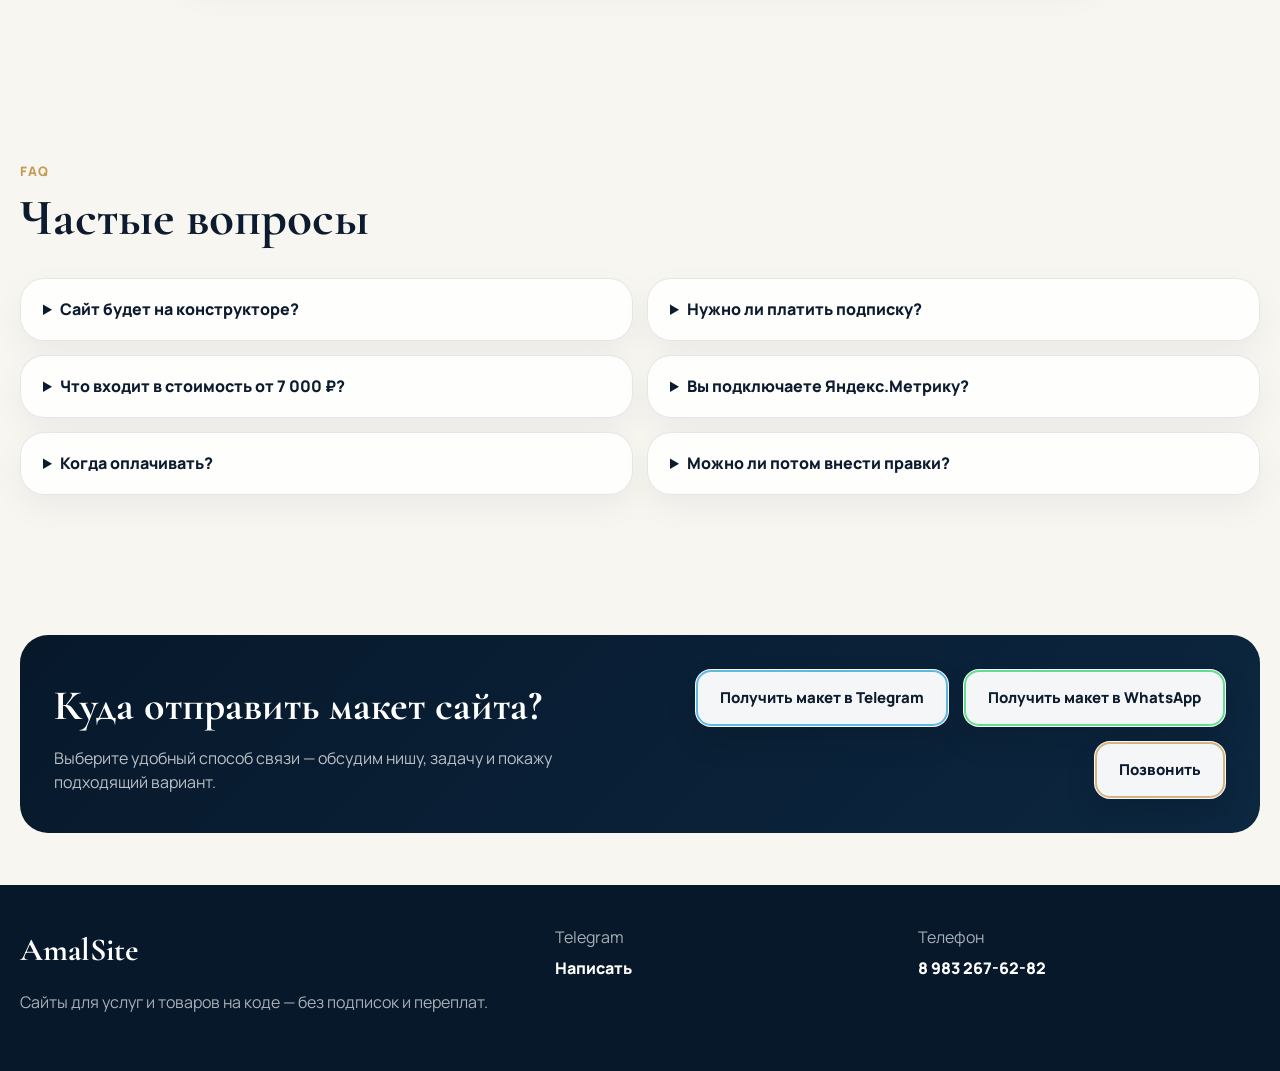
==== commit 0e403052: "Add files via upload" ====
--- a/index.html
+++ b/index.html
@@ -1,362 +1,288 @@
 <!doctype html>
 <html lang="ru">
 <head>
-  <meta charset="utf-8">
-  <meta name="viewport" content="width=device-width, initial-scale=1">
-  <title>Амал Сайт — Создание сайтов под ключ от 9 900 ₽</title>
-  <meta name="description" content="Создание лендингов, сайтов услуг и простых интернет-магазинов на чистом коде — с дорогим портфолио, адаптивом и запуском под ключ.">
-  <link rel="stylesheet" href="assets/styles.css">
+  <meta charset="UTF-8">
+  <meta name="viewport" content="width=device-width, initial-scale=1.0">
+  <title>AmalSite — сайты и лендинги от 7 000 ₽ на коде</title>
+  <meta name="description" content="Создание сайтов и лендингов для услуг и товаров от 7 000 ₽. На коде, без конструктора и ежемесячной подписки. Макет до оплаты, адаптив, Яндекс.Метрика и цели.">
+  <link rel="preconnect" href="https://fonts.googleapis.com">
+  <link rel="preconnect" href="https://fonts.gstatic.com" crossorigin>
+  <link href="https://fonts.googleapis.com/css2?family=Manrope:wght@400;500;600;700;800&family=Cormorant+Garamond:wght@500;600;700&display=swap" rel="stylesheet">
+  <link rel="stylesheet" href="style.css">
 </head>
 <body>
-  <header class="site-header">
+  <header class="header">
     <div class="container header-inner">
-      <a class="logo" href="#top" aria-label="Амал Сайт">
-        <span class="logo-mark">A</span>
-        <span>Амал Сайт</span>
-      </a>
-      <nav class="nav">
-        <a href="#portfolio">Примеры сайтов</a>
-        <a href="#services">Что входит</a>
-        <a href="#prices">Цены</a>
-        <a href="#process">Как работаем</a>
-        <a href="#contact">FAQ</a>
+      <a href="#top" class="logo">Amal<span>Site</span></a>
+      <nav class="nav" aria-label="Основное меню">
+        <a href="#included">Что входит</a>
+        <a href="#portfolio">Портфолио</a>
+        <a href="#benefits">Преимущества</a>
+        <a href="#process">Этапы</a>
+        <a href="#faq">FAQ</a>
       </nav>
-      <a class="btn btn-dark" href="#contact">Рассчитать стоимость</a>
+      <a class="header-btn" href="#contacts">Получить макет</a>
+      <button class="menu-btn" type="button" aria-label="Открыть меню">☰</button>
     </div>
   </header>
 
   <main id="top">
     <section class="hero">
       <div class="container hero-grid">
-        <div class="hero-copy reveal">
-          <span class="eyebrow">Запуск от 2–5 дней · без подписки на конструкторы</span>
-          <h1>Сайт под ключ<br>для бизнеса от 9 900 ₽</h1>
-          <p>Создаю лендинги, сайты услуг и простые интернет-магазины на чистом коде — без подписки на конструкторы. Помогаю с доменом, хостингом, заявками и Яндекс.Метрикой.</p>
-          <div class="btn-row">
-            <a class="btn btn-primary" href="#contact">Рассчитать стоимость сайта</a>
-            <a class="btn btn-secondary" href="#portfolio">Посмотреть примеры</a>
-          </div>
-          <div class="hero-points">
-            <span>Без подписки на Tilda</span>
-            <span>Адаптив под телефон</span>
-            <span>Заявки в Telegram / WhatsApp</span>
-            <span>Домен + хостинг + Метрика</span>
-          </div>
-          <div class="metrics-bar">
-            <div class="metric"><strong>6</strong><span>реальных demo-сайтов для разных ниш</span></div>
-            <div class="metric"><strong>PC + Mobile</strong><span>отдельные preview внутри ноутбука и смартфона</span></div>
-            <div class="metric"><strong>2–14 дней</strong><span>скорость запуска зависит от формата сайта</span></div>
-            <div class="metric"><strong>Чистый код</strong><span>гибкая доработка без платформенных ограничений</span></div>
-          </div>
-        </div>
-        <div class="mockup-scene reveal">
-          <div class="orb orb-1"></div>
-          <div class="orb orb-2"></div>
-          <div class="laptop">
-            <div class="screen"><img src="assets/screenshots/legal-desktop.svg" alt="Демо сайта юридических услуг на ноутбуке"></div>
-          </div>
-          <div class="phone">
-            <div class="phone-screen"><img src="assets/screenshots/legal-mobile.svg" alt="Мобильное демо сайта юридических услуг"></div>
-          </div>
-        </div>
-      </div>
-    </section>
-
-    <section class="section-tight" id="portfolio">
-      <div class="container">
-        <div class="section-head reveal">
-          <span class="eyebrow">Портфолио</span>
-          <h2>Примеры сайтов для разных ниш</h2>
-          <p>Посмотрите, как может выглядеть сайт под вашу нишу: на компьютере и на телефоне. В каждой карточке — отдельный desktop-preview и отдельный mobile-preview из реальной demo-страницы.</p>
-        </div>
-
-        <div class="portfolio-controls reveal">
-          <button class="filter-btn active" data-filter="all">Все</button>
-          <button class="filter-btn" data-filter="services">Услуги</button>
-          <button class="filter-btn" data-filter="multi">Многостраничные</button>
-          <button class="filter-btn" data-filter="store">Интернет-магазины</button>
-        </div>
-
+        <div class="hero-copy">
+          <div class="eyebrow">Лендинги под заявки — без конструктора и подписки</div>
+          <h1>
+            Сайт для услуг и товаров,<br>
+            который <span class="premium-pill">выглядит дорого</span><br>
+            и <span class="gold">приводит заявки</span>
+          </h1>
+          <p class="hero-text"><strong>От 7 000 ₽ — на коде, без конструктора и ежемесячной подписки.</strong> Сначала показываю макет, после согласования собираю сайт и запускаю его на хостинге.</p>
+          <div class="hero-actions">
+            <a class="btn primary" href="#contacts">Получить макет</a>
+            <a class="btn secondary" href="https://t.me/AmalTarget" target="_blank" rel="noopener">Написать в Telegram</a>
+          </div>
+          <div class="chips">
+            <span>Макет до оплаты</span>
+            <span>Без подписки</span>
+            <span>На чистом коде</span>
+            <span>Метрика и цели входят</span>
+          </div>
+        </div>
+
+        <div class="hero-visual" aria-label="Премиальный сайт на ноутбуке и смартфоне">
+          <div class="hero-glow"></div>
+          <div class="floating-badges">
+            <span>HTML / CSS / JS</span>
+            <span>SEO-база</span>
+            <span>UX + заявки</span>
+            <span>Яндекс.Метрика</span>
+          </div>
+          <img src="assets/hero/hero-mockup.png" alt="Премиальный сайт психолога на ноутбуке и смартфоне" class="hero-device">
+        </div>
+      </div>
+
+      <div class="container">
+        <div class="stats-strip">
+          <div><strong>10 ниш</strong><span>Примеры для услуг, медицины, ремонта и магазинов</span></div>
+          <div><strong>Макет</strong><span>Сначала смотрите будущий сайт</span></div>
+          <div><strong>Адаптив</strong><span>Сайт удобно смотрится на смартфоне</span></div>
+          <div><strong>0 ₽</strong><span>За конструктор и ежемесячную подписку</span></div>
+          <div><strong>Входит</strong><span>Яндекс.Метрика, цели и размещение</span></div>
+        </div>
+      </div>
+    </section>
+
+    <section id="included" class="section">
+      <div class="container">
+        <div class="section-head">
+          <span>Что входит</span>
+          <h2>Что входит в сайт от 7 000 ₽</h2>
+          <p>Сразу закладываю структуру, адаптив, быстрые контакты, аналитику и запуск на хостинге — чтобы сайт можно было использовать для рекламы и приёма заявок.</p>
+        </div>
+        <div class="feature-grid">
+          <article><h3>Структура под заявки</h3><p>Первый экран, преимущества, портфолио, этапы и кнопки ведут к обращению.</p></article>
+          <article><h3>Дизайн под вашу нишу</h3><p>Подбираю визуал под услугу, товар и уровень доверия клиента.</p></article>
+          <article><h3>Сайт на коде</h3><p>HTML, CSS, JavaScript — без конструктора и ежемесячной подписки.</p></article>
+          <article><h3>Адаптив под смартфон</h3><p>Сайт удобно смотреть и отправлять заявку с телефона.</p></article>
+          <article><h3>Мессенджеры и звонок</h3><p>Telegram, WhatsApp и телефон всегда доступны пользователю.</p></article>
+          <article><h3>Метрика и цели</h3><p>Подключаю Яндекс.Метрику и базовые цели для отслеживания заявок.</p></article>
+          <article><h3>Размещение на хостинге</h3><p>Помогаю разместить сайт, подключить домен и проверить работу.</p></article>
+        </div>
+      </div>
+    </section>
+
+    <section id="portfolio" class="section portfolio-section">
+      <div class="container">
+        <div class="section-head">
+          <span>Портфолио</span>
+          <h2>Выберите стиль сайта для вашего бизнеса</h2>
+          <p>Готовые премиальные примеры для услуг и товаров. Посмотрите, как сайт будет выглядеть на ноутбуке и смартфоне, и выберите подходящий вариант для своей ниши.</p>
+        </div>
         <div class="portfolio-grid">
-          <article class="portfolio-card reveal" data-category="services multi">
-            <div class="card-visual" data-tone="law">
-              <div class="card-device-wrap">
-                <div class="laptop">
-                  <div class="screen"><img src="assets/screenshots/legal-desktop.svg" alt="Юридические услуги — desktop preview"></div>
-                </div>
-                <div class="phone"><div class="phone-screen"><img src="assets/screenshots/legal-mobile.svg" alt="Юридические услуги — mobile preview"></div></div>
-              </div>
-            </div>
-            <div class="card-body">
-              <div class="meta-row"><span class="badge">Сайт услуг</span><span class="pcmobile">ПК + Mobile</span></div>
-              <h3>Юридические услуги</h3>
-              <p>Строгий сайт для юридической компании с premium-первым экраном, цифрами, услугами и формой консультации.</p>
-              <div class="card-actions">
-                <a class="btn btn-primary" href="demos/legal.html">Открыть демо</a>
-                <a class="btn btn-secondary" href="#contact" data-order-niche="Юридические услуги" data-order-type="Сайт услуг / многостраничный от 34 900 ₽">Заказать похожий</a>
-              </div>
-            </div>
-          </article>
-
-          <article class="portfolio-card reveal" data-category="services">
-            <div class="card-visual" data-tone="accounting">
-              <div class="card-device-wrap">
-                <div class="laptop"><div class="screen"><img src="assets/screenshots/accounting-desktop.svg" alt="Бухгалтерские услуги — desktop preview"></div></div>
-                <div class="phone"><div class="phone-screen"><img src="assets/screenshots/accounting-mobile.svg" alt="Бухгалтерские услуги — mobile preview"></div></div>
-              </div>
-            </div>
-            <div class="card-body">
-              <div class="meta-row"><span class="badge">Лендинг</span><span class="pcmobile">ПК + Mobile</span></div>
-              <h3>Бухгалтерские услуги</h3>
-              <p>Чистый и аккуратный лендинг для ИП и ООО: выгоды, тарифы, отчётность и спокойный деловой визуал.</p>
-              <div class="card-actions">
-                <a class="btn btn-primary" href="demos/accounting.html">Открыть демо</a>
-                <a class="btn btn-secondary" href="#contact" data-order-niche="Бухгалтерские услуги" data-order-type="Продающий лендинг от 19 900 ₽">Заказать похожий</a>
-              </div>
-            </div>
-          </article>
-
-          <article class="portfolio-card reveal" data-category="services">
-            <div class="card-visual" data-tone="handyman">
-              <div class="card-device-wrap">
-                <div class="laptop"><div class="screen"><img src="assets/screenshots/handyman-desktop.svg" alt="Мастер на час — desktop preview"></div></div>
-                <div class="phone"><div class="phone-screen"><img src="assets/screenshots/handyman-mobile.svg" alt="Мастер на час — mobile preview"></div></div>
-              </div>
-            </div>
-            <div class="card-body">
-              <div class="meta-row"><span class="badge">Лендинг</span><span class="pcmobile">ПК + Mobile</span></div>
-              <h3>Мастер на час</h3>
-              <p>Срочный сервис с контрастным тёмным hero, понятным оффером и быстрым вызовом мастера на дом.</p>
-              <div class="card-actions">
-                <a class="btn btn-primary" href="demos/handyman.html">Открыть демо</a>
-                <a class="btn btn-secondary" href="#contact" data-order-niche="Мастер на час" data-order-type="Продающий лендинг от 19 900 ₽">Заказать похожий</a>
-              </div>
-            </div>
-          </article>
-
-          <article class="portfolio-card reveal" data-category="services">
-            <div class="card-visual" data-tone="plumbing">
-              <div class="card-device-wrap">
-                <div class="laptop"><div class="screen"><img src="assets/screenshots/plumbing-desktop.svg" alt="Сантехнические услуги — desktop preview"></div></div>
-                <div class="phone"><div class="phone-screen"><img src="assets/screenshots/plumbing-mobile.svg" alt="Сантехнические услуги — mobile preview"></div></div>
-              </div>
-            </div>
-            <div class="card-body">
-              <div class="meta-row"><span class="badge">Сайт услуг</span><span class="pcmobile">ПК + Mobile</span></div>
-              <h3>Сантехнические услуги</h3>
-              <p>Аварийный лендинг 24/7 с сильным CTA, гарантией, триггером срочности и узнаваемым визуалом воды и труб.</p>
-              <div class="card-actions">
-                <a class="btn btn-primary" href="demos/plumbing.html">Открыть демо</a>
-                <a class="btn btn-secondary" href="#contact" data-order-niche="Сантехнические услуги" data-order-type="Продающий лендинг от 19 900 ₽">Заказать похожий</a>
-              </div>
-            </div>
-          </article>
-
-          <article class="portfolio-card reveal" data-category="services multi">
-            <div class="card-visual" data-tone="dental">
-              <div class="card-device-wrap">
-                <div class="laptop"><div class="screen"><img src="assets/screenshots/dental-desktop.svg" alt="Стоматология — desktop preview"></div></div>
-                <div class="phone"><div class="phone-screen"><img src="assets/screenshots/dental-mobile.svg" alt="Стоматология — mobile preview"></div></div>
-              </div>
-            </div>
-            <div class="card-body">
-              <div class="meta-row"><span class="badge">Многостраничный</span><span class="pcmobile">ПК + Mobile</span></div>
-              <h3>Стоматология</h3>
-              <p>Светлый medical premium-сайт с врачами, услугами, доверием, ценами и записью на приём для всей семьи.</p>
-              <div class="card-actions">
-                <a class="btn btn-primary" href="demos/dental.html">Открыть демо</a>
-                <a class="btn btn-secondary" href="#contact" data-order-niche="Стоматология" data-order-type="Сайт услуг / многостраничный от 34 900 ₽">Заказать похожий</a>
-              </div>
-            </div>
-          </article>
-
-          <article class="portfolio-card reveal" data-category="store">
-            <div class="card-visual" data-tone="store">
-              <div class="card-device-wrap">
-                <div class="laptop"><div class="screen"><img src="assets/screenshots/home-store-desktop.svg" alt="Товары для дома — desktop preview"></div></div>
-                <div class="phone"><div class="phone-screen"><img src="assets/screenshots/home-store-mobile.svg" alt="Товары для дома — mobile preview"></div></div>
-              </div>
-            </div>
-            <div class="card-body">
-              <div class="meta-row"><span class="badge">Интернет-магазин</span><span class="pcmobile">ПК + Mobile</span></div>
-              <h3>Товары для дома</h3>
-              <p>Уютный e-commerce с каталогом, карточками товаров, блоком преимуществ, доставкой и понятной корзиной.</p>
-              <div class="card-actions">
-                <a class="btn btn-primary" href="demos/home-store.html">Открыть демо</a>
-                <a class="btn btn-secondary" href="#contact" data-order-niche="Интернет-магазин товаров для дома" data-order-type="Каталог / мини-магазин от 49 900 ₽">Заказать похожий</a>
-              </div>
-            </div>
-          </article>
-        </div>
-        <p class="info-note">Примеры — демонстрационные макеты, созданные для показа возможного формата сайта под разные ниши.</p>
-      </div>
-    </section>
-
-    <section class="section" id="services">
-      <div class="container">
-        <div class="section-head reveal">
-          <span class="eyebrow">Что входит в разработку</span>
-          <h2>Не просто страница, а понятный сайт для заявок</h2>
-          <p>Структура, дизайн, адаптив, формы, домен, хостинг и базовая аналитика — всё, что нужно для запуска под ключ без конструктора.</p>
-        </div>
-        <div class="cards-3">
-          <div class="info-card reveal"><h3>Структура под нишу</h3><p>Собираю оффер, блоки и путь пользователя так, чтобы сайт объяснял предложение и вёл к заявке.</p></div>
-          <div class="info-card reveal"><h3>Дорогой визуал</h3><p>Аккуратная типографика, нормальные отступы, сильный первый экран и адекватная мобильная версия без дешёвых шаблонов.</p></div>
-          <div class="info-card reveal"><h3>Заявки и запуск</h3><p>Форма, кнопки Telegram / WhatsApp, домен, хостинг и Яндекс.Метрика — без лишней суеты и скрытых подписок.</p></div>
-        </div>
-      </div>
-    </section>
-
-    <section class="section-tight" id="prices">
-      <div class="container">
-        <div class="section-head reveal">
-          <span class="eyebrow">Тарифы</span>
-          <h2>Формат под задачу и бюджет</h2>
-          <p>Можно начать с компактного сайта-визитки или сразу запустить продающий лендинг, сайт услуг или каталог.</p>
-        </div>
-        <div class="pricing-grid">
-          <article class="price-card reveal">
-            <span class="badge">Старт</span>
-            <div class="price">от 9 900 ₽</div>
-            <h3>Сайт-визитка</h3>
+          <article class="portfolio-card">
+      <div class="portfolio-img-wrap">
+        <img src="assets/portfolio/portfolio-01-accounting.png" alt="Бухгалтерские услуги: сайт на ноутбуке и смартфоне" loading="lazy">
+      </div>
+    </article>
+<article class="portfolio-card">
+      <div class="portfolio-img-wrap">
+        <img src="assets/portfolio/portfolio-02-law.png" alt="Юридические услуги: сайт на ноутбуке и смартфоне" loading="lazy">
+      </div>
+    </article>
+<article class="portfolio-card">
+      <div class="portfolio-img-wrap">
+        <img src="assets/portfolio/portfolio-03-handyman.png" alt="Мастер на час: сайт на ноутбуке и смартфоне" loading="lazy">
+      </div>
+    </article>
+<article class="portfolio-card">
+      <div class="portfolio-img-wrap">
+        <img src="assets/portfolio/portfolio-04-psychologist.png" alt="Психолог онлайн: сайт на ноутбуке и смартфоне" loading="lazy">
+      </div>
+    </article>
+<article class="portfolio-card">
+      <div class="portfolio-img-wrap">
+        <img src="assets/portfolio/portfolio-05-cosmetology.png" alt="Косметология: сайт на ноутбуке и смартфоне" loading="lazy">
+      </div>
+    </article>
+<article class="portfolio-card">
+      <div class="portfolio-img-wrap">
+        <img src="assets/portfolio/portfolio-06-dental.png" alt="Стоматология: сайт на ноутбуке и смартфоне" loading="lazy">
+      </div>
+    </article>
+<article class="portfolio-card">
+      <div class="portfolio-img-wrap">
+        <img src="assets/portfolio/portfolio-07-ecommerce.png" alt="Интернет-магазин: сайт на ноутбуке и смартфоне" loading="lazy">
+      </div>
+    </article>
+<article class="portfolio-card">
+      <div class="portfolio-img-wrap">
+        <img src="assets/portfolio/portfolio-08-autoservice.png" alt="Автосервис: сайт на ноутбуке и смартфоне" loading="lazy">
+      </div>
+    </article>
+<article class="portfolio-card">
+      <div class="portfolio-img-wrap">
+        <img src="assets/portfolio/portfolio-09-medical.png" alt="Медицинский центр: сайт на ноутбуке и смартфоне" loading="lazy">
+      </div>
+    </article>
+<article class="portfolio-card">
+      <div class="portfolio-img-wrap">
+        <img src="assets/portfolio/portfolio-10-renovation.png" alt="Ремонт квартир: сайт на ноутбуке и смартфоне" loading="lazy">
+      </div>
+    </article>
+        </div>
+        <div class="portfolio-cta"><a class="btn primary" href="#contacts">Хочу похожий сайт</a></div>
+      </div>
+    </section>
+
+    <section id="benefits" class="section benefits-section">
+      <div class="container">
+        <div class="section-head">
+          <span>Преимущества</span>
+          <h2>Почему сайт на коде выгоднее конструктора</h2>
+          <p>Вы не платите платформе каждый месяц и не зависите от тарифов. Сайт можно разместить на своём хостинге, дорабатывать и использовать без ограничений конструктора.</p>
+        </div>
+        <div class="benefits-row">
+          <div>Без подписки за платформу</div>
+          <div>Файлы сайта у вас</div>
+          <div>Быстрая загрузка</div>
+          <div>Адаптив под телефон</div>
+          <div>Метрика и цели входят</div>
+          <div>Размещение на хостинге</div>
+        </div>
+        <div class="compare">
+          <div class="compare-card code">
+            <h3>Сайт на коде</h3>
             <ul>
-              <li>1 экран + 3–5 блоков</li>
-              <li>Адаптив под мобильный</li>
-              <li>Кнопки Telegram / WhatsApp</li>
-              <li>Базовое размещение</li>
+              <li>Один раз оплатили — сайт остаётся у вас.</li>
+              <li>Можно разместить на своём хостинге.</li>
+              <li>Нет ежемесячной оплаты за конструктор.</li>
+              <li>Можно дорабатывать под любые задачи.</li>
+              <li>Чище код и быстрее загрузка.</li>
+              <li>Можно подключить Метрику, формы и цели.</li>
             </ul>
-            <a class="btn btn-secondary" href="#contact">Хочу сайт-визитку</a>
-          </article>
-          <article class="price-card featured reveal">
-            <span class="badge">Популярный</span>
-            <div class="price">от 19 900 ₽</div>
-            <h3>Продающий лендинг</h3>
+          </div>
+          <div class="compare-card builder">
+            <h3>Сайт на конструкторе</h3>
             <ul>
-              <li>7–10 блоков</li>
-              <li>Структура под заявки</li>
-              <li>Дизайн под нишу</li>
-              <li>Метрика и формы</li>
+              <li>Нужно постоянно платить подписку.</li>
+              <li>Часть функций доступна только на дорогих тарифах.</li>
+              <li>Есть ограничения по дизайну и коду.</li>
+              <li>Сложнее перенести сайт.</li>
+              <li>Можно зависеть от правил платформы.</li>
+              <li>Со временем расходы растут.</li>
             </ul>
-            <a class="btn btn-primary" href="#contact">Заказать лендинг</a>
-          </article>
-          <article class="price-card reveal">
-            <span class="badge">Сайт услуг</span>
-            <div class="price">от 34 900 ₽</div>
-            <h3>Многостраничный</h3>
-            <ul>
-              <li>3–5 страниц</li>
-              <li>Главная + услуги + контакты</li>
-              <li>SEO-структура</li>
-              <li>Адаптив и формы</li>
-            </ul>
-            <a class="btn btn-secondary" href="#contact">Обсудить сайт</a>
-          </article>
-          <article class="price-card reveal">
-            <span class="badge">Магазин</span>
-            <div class="price">от 49 900 ₽</div>
-            <h3>Каталог / мини-магазин</h3>
-            <ul>
-              <li>Главная + каталог</li>
-              <li>Карточки товаров</li>
-              <li>Корзина-заявка или форма</li>
-              <li>Базовая аналитика</li>
-            </ul>
-            <a class="btn btn-secondary" href="#contact">Рассчитать магазин</a>
-          </article>
-        </div>
-      </div>
-    </section>
-
-    <section class="section" id="process">
-      <div class="container">
-        <div class="section-head reveal">
-          <span class="eyebrow">Как проходит работа</span>
-          <h2>Понятный процесс без лишней путаницы</h2>
-          <p>От заявки до запуска — в понятных шагах, чтобы вы быстро получили сайт и могли сразу использовать его в работе.</p>
-        </div>
-        <div class="cards-3">
-          <div class="info-card reveal"><h3>1. Бриф</h3><p>Уточняем нишу, услуги, цены, контакты, визуальный стиль и главное действие на сайте.</p></div>
-          <div class="info-card reveal"><h3>2. Структура и дизайн</h3><p>Собираю блоки, тексты, визуальную подачу и мобильную версию под вашу задачу.</p></div>
-          <div class="info-card reveal"><h3>3. Код и запуск</h3><p>Собираю сайт, подключаю формы, Метрику, домен и хостинг. После проверки передаю доступы и файлы.</p></div>
-        </div>
-      </div>
-    </section>
-
-    <section class="section-tight" id="contact">
-      <div class="container form-shell">
-        <div class="form-panel reveal">
-          <div class="section-head" style="margin-bottom:20px;">
-            <span class="eyebrow">Заявка</span>
-            <h2 style="font-size:clamp(32px,4vw,46px);">Хотите сайт под ваш бизнес?</h2>
-            <p>Напишите, чем вы занимаетесь — подскажу, какой формат сайта подойдёт и сколько будет стоить запуск.</p>
-          </div>
-          <form class="form-grid">
-            <div class="form-group">
-              <label for="name">Ваше имя</label>
-              <input id="name" type="text" placeholder="Например, Амал">
-            </div>
-            <div class="form-group">
-              <label for="contact-field">Телефон или Telegram</label>
-              <input id="contact-field" type="text" placeholder="+7 / @username">
-            </div>
-            <div class="form-group full">
-              <label for="business-niche">Ниша бизнеса</label>
-              <input id="business-niche" type="text" placeholder="Например, юридические услуги">
-            </div>
-            <div class="form-group full">
-              <label for="site-type">Какой сайт нужен</label>
-              <select id="site-type">
-                <option>Выберите тип сайта</option>
-                <option>Сайт-визитка от 9 900 ₽</option>
-                <option>Продающий лендинг от 19 900 ₽</option>
-                <option>Сайт услуг / многостраничный от 34 900 ₽</option>
-                <option>Каталог / мини-магазин от 49 900 ₽</option>
-                <option>Пока не знаю — нужна консультация</option>
-              </select>
-            </div>
-            <div class="form-group full">
-              <label for="comment">Комментарий</label>
-              <textarea id="comment" placeholder="Какие услуги, сроки или пожелания по стилю важны?"></textarea>
-            </div>
-            <div class="form-group full">
-              <button class="btn btn-primary" type="button">Получить расчёт</button>
-            </div>
-          </form>
-        </div>
-        <div class="contact-panel reveal">
-          <div class="section-head" style="margin-bottom:20px;">
-            <span class="eyebrow">FAQ</span>
-            <h2 style="font-size:clamp(30px,4vw,42px);">Что важно знать до старта</h2>
-          </div>
-          <div class="cards-3" style="grid-template-columns:1fr; gap:16px;">
-            <div class="info-card" style="padding:22px;"><h3>Это сайт на Tilda?</h3><p>Нет. Сайт делается на чистом коде без обязательной подписки на конструктор. Файлы можно разместить на любом хостинге.</p></div>
-            <div class="info-card" style="padding:22px;"><h3>Можно ли потом доработать сайт?</h3><p>Да. Страницы, блоки, каталог, квиз или аналитику можно добавлять постепенно без привязки к платформе.</p></div>
-            <div class="info-card" style="padding:22px;"><h3>Сколько занимает запуск?</h3><p>Простой сайт-визитка — от 2 дней, лендинг — обычно 4–7 дней, сайт услуг или каталог — от 7 дней.</p></div>
-          </div>
-          <div class="btn-row" style="margin-top:18px;">
-            <a class="btn btn-secondary" href="https://t.me/">Написать в Telegram</a>
-            <a class="btn btn-secondary" href="https://wa.me/">Написать в WhatsApp</a>
-          </div>
+          </div>
+        </div>
+      </div>
+    </section>
+
+    <section id="process" class="section">
+      <div class="container">
+        <div class="section-head">
+          <span>Этапы</span>
+          <h2>Как вы получите сайт</h2>
+        </div>
+        <div class="steps">
+          <article><b>1</b><h3>Обсуждаем задачу</h3><p>Вы рассказываете о нише, услуге, примерах и нужных контактах.</p></article>
+          <article><b>2</b><h3>Показываю макет</h3><p>Вы видите будущий сайт до оплаты основного этапа.</p></article>
+          <article><b>3</b><h3>Согласуем и собираю сайт</h3><p>Вношу правки, верстаю адаптивный сайт на коде.</p></article>
+          <article><b>4</b><h3>Запускаю и подключаю аналитику</h3><p>Размещаю на хостинге, подключаю домен, Метрику и цели.</p></article>
+        </div>
+        <div class="safe-note">Сначала макет — потом оплата основного этапа.</div>
+      </div>
+    </section>
+
+    <section class="section price-simple">
+      <div class="container">
+        <div class="price-card">
+          <span class="eyebrow">Стоимость</span>
+          <h2>Сайт или лендинг — от 7 000 ₽</h2>
+          <p>Стартовая стоимость для простого сайта под услугу или товар. Финальная цена зависит от количества блоков, страниц и нужных функций — обсуждаем это после макета.</p>
+          <ul>
+            <li>Адаптив под смартфон и ПК</li>
+            <li>Кнопки Telegram / WhatsApp / звонок</li>
+            <li>Форма заявки</li>
+            <li>Базовая SEO-структура</li>
+            <li>Яндекс.Метрика и цели</li>
+            <li>Помощь с размещением на хостинге</li>
+          </ul>
+          <a class="btn primary" href="#contacts">Получить макет и расчёт</a>
+        </div>
+      </div>
+    </section>
+
+    <section id="faq" class="section faq-section">
+      <div class="container">
+        <div class="section-head">
+          <span>FAQ</span>
+          <h2>Частые вопросы</h2>
+        </div>
+        <div class="faq-list">
+          <details><summary>Сайт будет на конструкторе?</summary><p>Нет. Сайт делается на коде: HTML, CSS и JavaScript.</p></details>
+          <details><summary>Нужно ли платить подписку?</summary><p>Нет. За конструктор платить не нужно. Нужны только домен и хостинг.</p></details>
+          <details><summary>Что входит в стоимость от 7 000 ₽?</summary><p>Базовый сайт или лендинг, адаптив, кнопки связи, форма заявки и подготовка к запуску.</p></details>
+          <details><summary>Вы подключаете Яндекс.Метрику?</summary><p>Да. Добавляю счётчик, базовые цели и события кликов по кнопкам.</p></details>
+          <details><summary>Когда оплачивать?</summary><p>Сначала показываю макет. Если он подходит — согласуем условия и запускаем разработку.</p></details>
+          <details><summary>Можно ли потом внести правки?</summary><p>Да. Можно менять тексты, изображения, контакты и блоки.</p></details>
+        </div>
+      </div>
+    </section>
+
+    <section id="contacts" class="final-cta">
+      <div class="container final-inner contacts-inner">
+        <div>
+          <h2>Куда отправить макет сайта?</h2>
+          <p>Выберите удобный способ связи — обсудим нишу, задачу и покажу подходящий вариант.</p>
+        </div>
+        <div class="contact-buttons">
+          <a class="contact-btn tg-btn" href="https://t.me/AmalTarget" target="_blank" rel="noopener">Получить макет в Telegram</a>
+          <a class="contact-btn wa-btn" href="https://wa.me/79832676282" target="_blank" rel="noopener">Получить макет в WhatsApp</a>
+          <a class="contact-btn phone-btn" href="tel:+79832676282">Позвонить</a>
         </div>
       </div>
     </section>
   </main>
+
+  <div class="float-contacts" aria-label="Быстрая связь">
+    <a class="tg" href="https://t.me/AmalTarget" target="_blank" rel="noopener" aria-label="Telegram">
+      <svg viewBox="0 0 24 24" aria-hidden="true"><path d="M21.7 4.3 18.4 20c-.2 1-.8 1.2-1.6.8l-4.5-3.3-2.2 2.1c-.2.2-.4.4-.9.4l.3-4.6 8.4-7.6c.4-.3-.1-.5-.6-.2L7 14.1 2.6 12.7c-1-.3-1-1 .2-1.5L20.3 4.5c.8-.3 1.5.2 1.4-.2Z"/></svg>
+    </a>
+    <a class="wa" href="https://wa.me/79832676282" target="_blank" rel="noopener" aria-label="WhatsApp">
+      <svg viewBox="0 0 24 24" aria-hidden="true"><path d="M12 2a9.8 9.8 0 0 0-8.5 14.8L2.3 22l5.3-1.4A9.8 9.8 0 1 0 12 2Zm0 17.8c-1.5 0-2.9-.4-4.1-1.1l-.3-.2-3.1.8.8-3-.2-.3A8 8 0 1 1 12 19.8Zm4.4-6c-.2-.1-1.4-.7-1.6-.8s-.4-.1-.6.1-.7.8-.8 1-.3.2-.5.1a6.6 6.6 0 0 1-3.3-2.9c-.2-.3 0-.4.1-.6l.4-.5c.1-.2.2-.3.3-.5s0-.4 0-.5-.6-1.4-.8-1.9c-.2-.5-.4-.4-.6-.4h-.5c-.2 0-.5.1-.7.3-.2.2-.9.9-.9 2.2s.9 2.5 1 2.7c.1.2 1.8 2.8 4.4 3.9.6.3 1.1.4 1.5.5.6.2 1.2.2 1.6.1.5-.1 1.4-.6 1.6-1.1.2-.6.2-1 .2-1.1 0-.2-.2-.3-.4-.4Z"/></svg>
+    </a>
+    <a class="phone" href="tel:+79832676282" aria-label="Позвонить">
+      <svg viewBox="0 0 24 24" aria-hidden="true"><path d="M6.6 10.8a15.6 15.6 0 0 0 6.6 6.6l2.2-2.2c.3-.3.8-.4 1.2-.2 1.3.4 2.7.7 4.1.7.7 0 1.3.6 1.3 1.3v3.6c0 .7-.6 1.3-1.3 1.3A18.7 18.7 0 0 1 2 3.3C2 2.6 2.6 2 3.3 2H7c.7 0 1.3.6 1.3 1.3 0 1.4.2 2.8.7 4.1.1.4 0 .9-.3 1.2l-2.1 2.2Z"/></svg>
+    </a>
+  </div>
 
   <footer class="footer">
     <div class="container footer-inner">
-      <div>
-        <strong>Амал Сайт</strong><br>
-        <span>© 2026. Разработка сайтов под ключ</span>
-      </div>
-      <div class="small-links">
-        <a href="#portfolio">Примеры</a>
-        <a href="#prices">Цены</a>
-        <a href="#process">Процесс</a>
-        <a href="#contact">Контакт</a>
-      </div>
+      <div><strong>AmalSite</strong><p>Сайты для услуг и товаров на коде — без подписок и переплат.</p></div>
+      <div><span>Telegram</span><a href="https://t.me/AmalTarget" target="_blank" rel="noopener">Написать</a></div>
+      <div><span>Телефон</span><a href="tel:+79832676282">8 983 267-62-82</a></div>
     </div>
   </footer>
 
-  <script src="assets/site.js"></script>
+  <script src="script.js"></script>
 </body>
 </html>
--- a/style.css
+++ b/style.css
@@ -0,0 +1,492 @@
+:root {
+  --bg: #f8f6f1;
+  --card: #ffffff;
+  --text: #0d1b2e;
+  --muted: #667085;
+  --line: rgba(13, 27, 46, .10);
+  --teal: #0e7490;
+  --dark: #07182b;
+  --gold: #c79a52;
+  --soft: #f1eadf;
+  --shadow: 0 24px 70px rgba(15, 23, 42, .10);
+  --radius: 30px;
+}
+
+* { box-sizing: border-box; }
+html { scroll-behavior: smooth; }
+body {
+  margin: 0;
+  font-family: Manrope, Arial, sans-serif;
+  color: var(--text);
+  background:
+    radial-gradient(circle at 12% 5%, rgba(199,154,82,.11), transparent 24%),
+    radial-gradient(circle at 88% 10%, rgba(14,116,144,.10), transparent 25%),
+    var(--bg);
+  line-height: 1.55;
+}
+body.menu-open { overflow: hidden; }
+img { max-width: 100%; display: block; }
+a { color: inherit; text-decoration: none; }
+.container { width: min(1280px, calc(100% - 40px)); margin: 0 auto; }
+
+.header {
+  position: sticky;
+  top: 0;
+  z-index: 50;
+  background: rgba(255,255,255,.78);
+  backdrop-filter: blur(18px);
+  border-bottom: 1px solid var(--line);
+}
+.header-inner {
+  height: 78px;
+  display: flex;
+  align-items: center;
+  justify-content: space-between;
+  gap: 24px;
+}
+.logo {
+  font-family: "Cormorant Garamond", serif;
+  font-size: 34px;
+  font-weight: 700;
+  letter-spacing: -.03em;
+}
+.logo span { color: var(--teal); }
+.nav { display: flex; gap: 28px; color: #4b5565; font-size: 15px; font-weight: 700; }
+.nav a:hover { color: var(--text); }
+.header-btn {
+  background: var(--dark);
+  color: white;
+  padding: 13px 22px;
+  border-radius: 14px;
+  font-weight: 800;
+  box-shadow: 0 12px 26px rgba(7,24,43,.18);
+}
+.menu-btn {
+  display: none;
+  border: 0;
+  background: transparent;
+  font-size: 24px;
+  color: var(--text);
+}
+
+.hero { padding: 72px 0 34px; }
+.hero-grid {
+  display: grid;
+  grid-template-columns: .92fr 1.08fr;
+  gap: 46px;
+  align-items: center;
+}
+.eyebrow {
+  display: inline-flex;
+  align-items: center;
+  background: var(--soft);
+  color: #6d5734;
+  padding: 9px 16px;
+  border-radius: 999px;
+  font-weight: 800;
+  font-size: 14px;
+  margin-bottom: 22px;
+}
+.hero h1 {
+  margin: 0;
+  max-width: 680px;
+  font-family: "Cormorant Garamond", serif;
+  font-size: clamp(48px, 4.7vw, 74px);
+  line-height: .97;
+  letter-spacing: -.045em;
+  font-weight: 700;
+}
+
+.premium-pill {
+  display: inline-flex;
+  align-items: center;
+  padding: .04em .32em .10em;
+  border-radius: .24em;
+  color: #6b4b15;
+  background: linear-gradient(135deg, #f4deb0 0%, #f8e8c5 22%, #d9b16a 52%, #f2dfae 78%, #c79645 100%);
+  box-shadow: inset 0 1px 0 rgba(255,255,255,.48), 0 10px 22px rgba(199,154,82,.18);
+  position: relative;
+}
+.premium-pill::after {
+  content: "";
+  position: absolute;
+  inset: 0;
+  border-radius: inherit;
+  background: linear-gradient(120deg, transparent 10%, rgba(255,255,255,.24) 26%, transparent 42%);
+  pointer-events: none;
+}
+.gold { color: var(--gold); }
+.teal { color: var(--teal); }
+.hero-text {
+  max-width: 620px;
+  margin: 24px 0 0;
+  color: #526071;
+  font-size: 19px;
+}
+.hero-actions { display: flex; flex-wrap: wrap; gap: 14px; margin-top: 30px; }
+.btn {
+  display: inline-flex;
+  justify-content: center;
+  align-items: center;
+  min-height: 56px;
+  padding: 0 26px;
+  border-radius: 16px;
+  font-weight: 800;
+  transition: .2s ease;
+}
+.btn:hover { transform: translateY(-2px); }
+.btn.primary { background: var(--dark); color: #fff; box-shadow: 0 18px 38px rgba(7,24,43,.18); }
+.btn.secondary { background: rgba(255,255,255,.9); border: 1px solid var(--line); color: var(--text); }
+.chips { display: flex; flex-wrap: wrap; gap: 10px; margin-top: 28px; }
+.chips span {
+  padding: 9px 13px;
+  border-radius: 999px;
+  border: 1px solid var(--line);
+  background: rgba(255,255,255,.75);
+  color: #6b7280;
+  font-size: 14px;
+  font-weight: 700;
+}
+.hero-visual { position: relative; min-height: 420px; }
+.hero-glow {
+  position: absolute;
+  inset: 12% 2% 8%;
+  background: radial-gradient(circle, rgba(199,154,82,.16), transparent 68%);
+  filter: blur(12px);
+}
+.hero-device {
+  position: relative;
+  z-index: 2;
+  border-radius: 26px;
+  filter: drop-shadow(0 30px 46px rgba(15,23,42,.18));
+}
+.floating-badges {
+  position: absolute;
+  left: -36px;
+  top: 26%;
+  z-index: 5;
+  display: grid;
+  gap: 10px;
+}
+.floating-badges span {
+  background: rgba(255,255,255,.86);
+  border: 1px solid var(--line);
+  border-radius: 14px;
+  padding: 10px 14px;
+  font-weight: 800;
+  font-size: 13px;
+  box-shadow: 0 10px 24px rgba(15,23,42,.08);
+}
+
+.stats-strip {
+  margin-top: 34px;
+  display: grid;
+  grid-template-columns: repeat(5, 1fr);
+  background: rgba(255,255,255,.82);
+  border: 1px solid var(--line);
+  border-radius: 24px;
+  overflow: hidden;
+  box-shadow: var(--shadow);
+}
+.stats-strip div { padding: 24px; border-right: 1px solid var(--line); }
+.stats-strip div:last-child { border-right: 0; }
+.stats-strip strong { display: block; font-size: 28px; line-height: 1; }
+.stats-strip span { display: block; color: var(--muted); margin-top: 8px; font-size: 14px; }
+
+.section { padding: 88px 0; }
+.section-head { max-width: 760px; margin-bottom: 34px; }
+.section-head span {
+  display: inline-flex;
+  margin-bottom: 12px;
+  color: var(--gold);
+  font-weight: 900;
+  letter-spacing: .08em;
+  text-transform: uppercase;
+  font-size: 13px;
+}
+.section-head h2 {
+  margin: 0;
+  font-family: "Cormorant Garamond", serif;
+  font-size: clamp(38px, 4vw, 56px);
+  line-height: 1;
+}
+.section-head p { color: var(--muted); font-size: 18px; margin: 16px 0 0; }
+
+.feature-grid {
+  display: grid;
+  grid-template-columns: repeat(3, 1fr);
+  gap: 18px;
+}
+.feature-grid article,
+.compare-card,
+.steps article,
+.price-card,
+.faq-list details,
+.portfolio-card {
+  background: rgba(255,255,255,.86);
+  border: 1px solid var(--line);
+  border-radius: 24px;
+  box-shadow: 0 12px 32px rgba(15,23,42,.05);
+}
+.feature-grid article { padding: 26px; }
+.feature-grid h3, .steps h3, .portfolio-card h3 { margin: 0 0 8px; }
+.feature-grid p, .steps p, .portfolio-card p { margin: 0; color: var(--muted); }
+
+.portfolio-section { background: rgba(255,255,255,.32); }
+.portfolio-grid {
+  display: grid;
+  grid-template-columns: repeat(2, 1fr);
+  gap: 24px;
+}
+.portfolio-card { overflow: hidden; transition: .22s ease; }
+.portfolio-card:hover { transform: translateY(-4px); box-shadow: 0 24px 56px rgba(15,23,42,.11); }
+.portfolio-img-wrap { background: #f4f2ee; }
+.portfolio-img-wrap img {
+  width: 100%;
+  height: auto;
+  display: block;
+}
+.portfolio-card {
+  padding: 0;
+}
+
+.benefits-row {
+  display: grid;
+  grid-template-columns: repeat(6, 1fr);
+  gap: 12px;
+  margin-bottom: 24px;
+}
+.benefits-row div {
+  min-height: 84px;
+  padding: 18px;
+  border-radius: 18px;
+  background: rgba(255,255,255,.82);
+  border: 1px solid var(--line);
+  color: #344054;
+  font-weight: 800;
+}
+.compare { display: grid; grid-template-columns: 1fr 1fr; gap: 20px; }
+.compare-card { padding: 30px; }
+.compare-card h3 {
+  font-family: "Cormorant Garamond", serif;
+  font-size: 38px;
+  margin: 0 0 16px;
+}
+.compare-card ul { margin: 0; padding-left: 22px; color: #526071; }
+.compare-card li { margin: 10px 0; }
+.compare-card.code {
+  background: linear-gradient(135deg, #07182b, #0c2740);
+  color: white;
+}
+.compare-card.code ul { color: rgba(255,255,255,.82); }
+.compare-card.code li::marker { color: var(--gold); }
+
+.steps { display: grid; grid-template-columns: repeat(4, 1fr); gap: 18px; }
+.steps article { padding: 24px; }
+.steps b {
+  display: inline-flex;
+  width: 40px; height: 40px;
+  justify-content: center; align-items: center;
+  border-radius: 999px;
+  background: var(--soft);
+  color: var(--gold);
+  margin-bottom: 16px;
+}
+.safe-note {
+  margin: 24px auto 0;
+  width: fit-content;
+  padding: 12px 18px;
+  border-radius: 999px;
+  background: rgba(255,255,255,.78);
+  border: 1px solid var(--line);
+  color: #6b7280;
+  font-weight: 800;
+}
+
+.price-simple { padding-top: 40px; }
+.price-card {
+  max-width: 920px;
+  margin: 0 auto;
+  padding: 42px;
+  text-align: center;
+}
+.price-card h2 {
+  font-family: "Cormorant Garamond", serif;
+  font-size: clamp(40px, 5vw, 64px);
+  margin: 10px 0;
+}
+.price-card p { max-width: 680px; margin: 0 auto 18px; color: var(--muted); font-size: 18px; }
+.price-card ul {
+  display: grid;
+  grid-template-columns: repeat(3, 1fr);
+  gap: 10px;
+  padding: 0;
+  margin: 26px 0;
+  list-style: none;
+}
+.price-card li {
+  background: var(--soft);
+  border-radius: 14px;
+  padding: 12px;
+  color: #5c523f;
+  font-weight: 800;
+  font-size: 14px;
+}
+
+.faq-list { display: grid; grid-template-columns: 1fr 1fr; gap: 14px; }
+.faq-list details { padding: 18px 22px; }
+.faq-list summary { cursor: pointer; font-weight: 900; }
+.faq-list p { margin: 12px 0 0; color: var(--muted); }
+
+.final-cta { padding: 52px 0; }
+.final-inner {
+  display: flex;
+  justify-content: space-between;
+  align-items: center;
+  gap: 28px;
+  padding: 34px;
+  border-radius: 28px;
+  background: linear-gradient(135deg, #07182b, #0c2740);
+  color: white;
+}
+.final-inner h2 {
+  font-family: "Cormorant Garamond", serif;
+  font-size: 42px;
+  margin: 0;
+}
+.final-inner p { color: rgba(255,255,255,.72); margin: 8px 0 0; }
+.final-buttons { display: flex; gap: 12px; flex-wrap: wrap; }
+
+.float-contacts {
+  position: fixed;
+  right: 22px;
+  top: 50%;
+  transform: translateY(-50%);
+  z-index: 80;
+  display: grid;
+  gap: 12px;
+}
+.float-contacts a {
+  width: 58px; height: 58px;
+  border-radius: 50%;
+  display: grid;
+  place-items: center;
+  box-shadow: 0 14px 30px rgba(15,23,42,.16);
+}
+.float-contacts svg { width: 28px; height: 28px; fill: white; }
+.float-contacts .tg { background: #229ed9; }
+.float-contacts .wa { background: #25d366; }
+.float-contacts .phone { background: var(--dark); }
+
+.footer {
+  background: #07182b;
+  color: white;
+  padding: 40px 0;
+}
+.footer-inner {
+  display: grid;
+  grid-template-columns: 1.5fr repeat(2, 1fr);
+  gap: 22px;
+}
+.footer strong {
+  font-family: "Cormorant Garamond", serif;
+  font-size: 32px;
+}
+.footer p, .footer span { color: rgba(255,255,255,.65); }
+.footer a { display: block; color: white; margin-top: 6px; font-weight: 800; }
+
+@media (max-width: 1024px) {
+  .hero-grid, .compare { grid-template-columns: 1fr; }
+  .stats-strip { grid-template-columns: repeat(2, 1fr); }
+  .stats-strip div { border-bottom: 1px solid var(--line); }
+  .feature-grid, .portfolio-grid, .steps { grid-template-columns: 1fr 1fr; }
+  .benefits-row { grid-template-columns: repeat(3, 1fr); }
+  .floating-badges { left: 10px; top: 12px; }
+}
+
+@media (max-width: 760px) {
+  .container { width: min(100% - 28px, 1280px); }
+  .header-inner { height: 68px; }
+  .logo { font-size: 29px; }
+  .nav, .header-btn { display: none; }
+  .menu-btn { display: block; }
+  .hero { padding: 42px 0 18px; }
+  .hero h1 { font-size: 38px; line-height: 1.02; max-width: 100%; }
+  .hero-text { font-size: 16px; }
+  .hero-actions .btn { width: 100%; }
+  .hero-visual { min-height: auto; margin-top: 26px; }
+  .floating-badges { display: none; }
+  .stats-strip, .feature-grid, .portfolio-grid, .benefits-row, .compare, .steps, .faq-list, .footer-inner { grid-template-columns: 1fr; }
+  .stats-strip div { border-right: 0; }
+  .section { padding: 58px 0; }
+  .section-head h2 { font-size: 38px; }
+  .portfolio-content h3 { font-size: 30px; }
+  .price-card { padding: 26px 18px; text-align: left; }
+  .price-card ul { grid-template-columns: 1fr; }
+  .final-inner { align-items: flex-start; flex-direction: column; padding: 26px; }
+  .final-inner h2 { font-size: 34px; }
+  .float-contacts {
+    top: auto;
+    bottom: 16px;
+    right: 14px;
+    transform: none;
+  }
+  .float-contacts a { width: 52px; height: 52px; }
+}
+
+.hero-text strong {
+  color: var(--text);
+  font-weight: 900;
+}
+
+.portfolio-cta {
+  display: flex;
+  justify-content: center;
+  margin-top: 34px;
+}
+
+.contacts-inner {
+  align-items: center;
+}
+
+.contact-buttons {
+  display: flex;
+  flex-wrap: wrap;
+  gap: 14px;
+  justify-content: flex-end;
+}
+
+.contact-btn {
+  display: inline-flex;
+  align-items: center;
+  justify-content: center;
+  min-height: 58px;
+  padding: 0 24px;
+  border-radius: 16px;
+  font-weight: 800;
+  font-size: 15px;
+  color: var(--text);
+  background: rgba(255,255,255,.96);
+  box-shadow: 0 14px 30px rgba(0,0,0,.12);
+  border: 1px solid rgba(255,255,255,.24);
+  transition: .2s ease;
+}
+.contact-btn:hover { transform: translateY(-2px); }
+.tg-btn { box-shadow: inset 0 0 0 2px rgba(34,158,217,.7), 0 14px 30px rgba(0,0,0,.12); }
+.wa-btn { box-shadow: inset 0 0 0 2px rgba(37,211,102,.7), 0 14px 30px rgba(0,0,0,.12); }
+.phone-btn { box-shadow: inset 0 0 0 2px rgba(199,154,82,.7), 0 14px 30px rgba(0,0,0,.12); }
+
+@media (max-width: 760px) {
+  .contact-buttons {
+    flex-direction: column;
+    width: 100%;
+  }
+
+  .contact-btn {
+    width: 100%;
+  }
+
+  .contacts-inner {
+    width: min(100% - 28px, 1280px);
+  }
+}
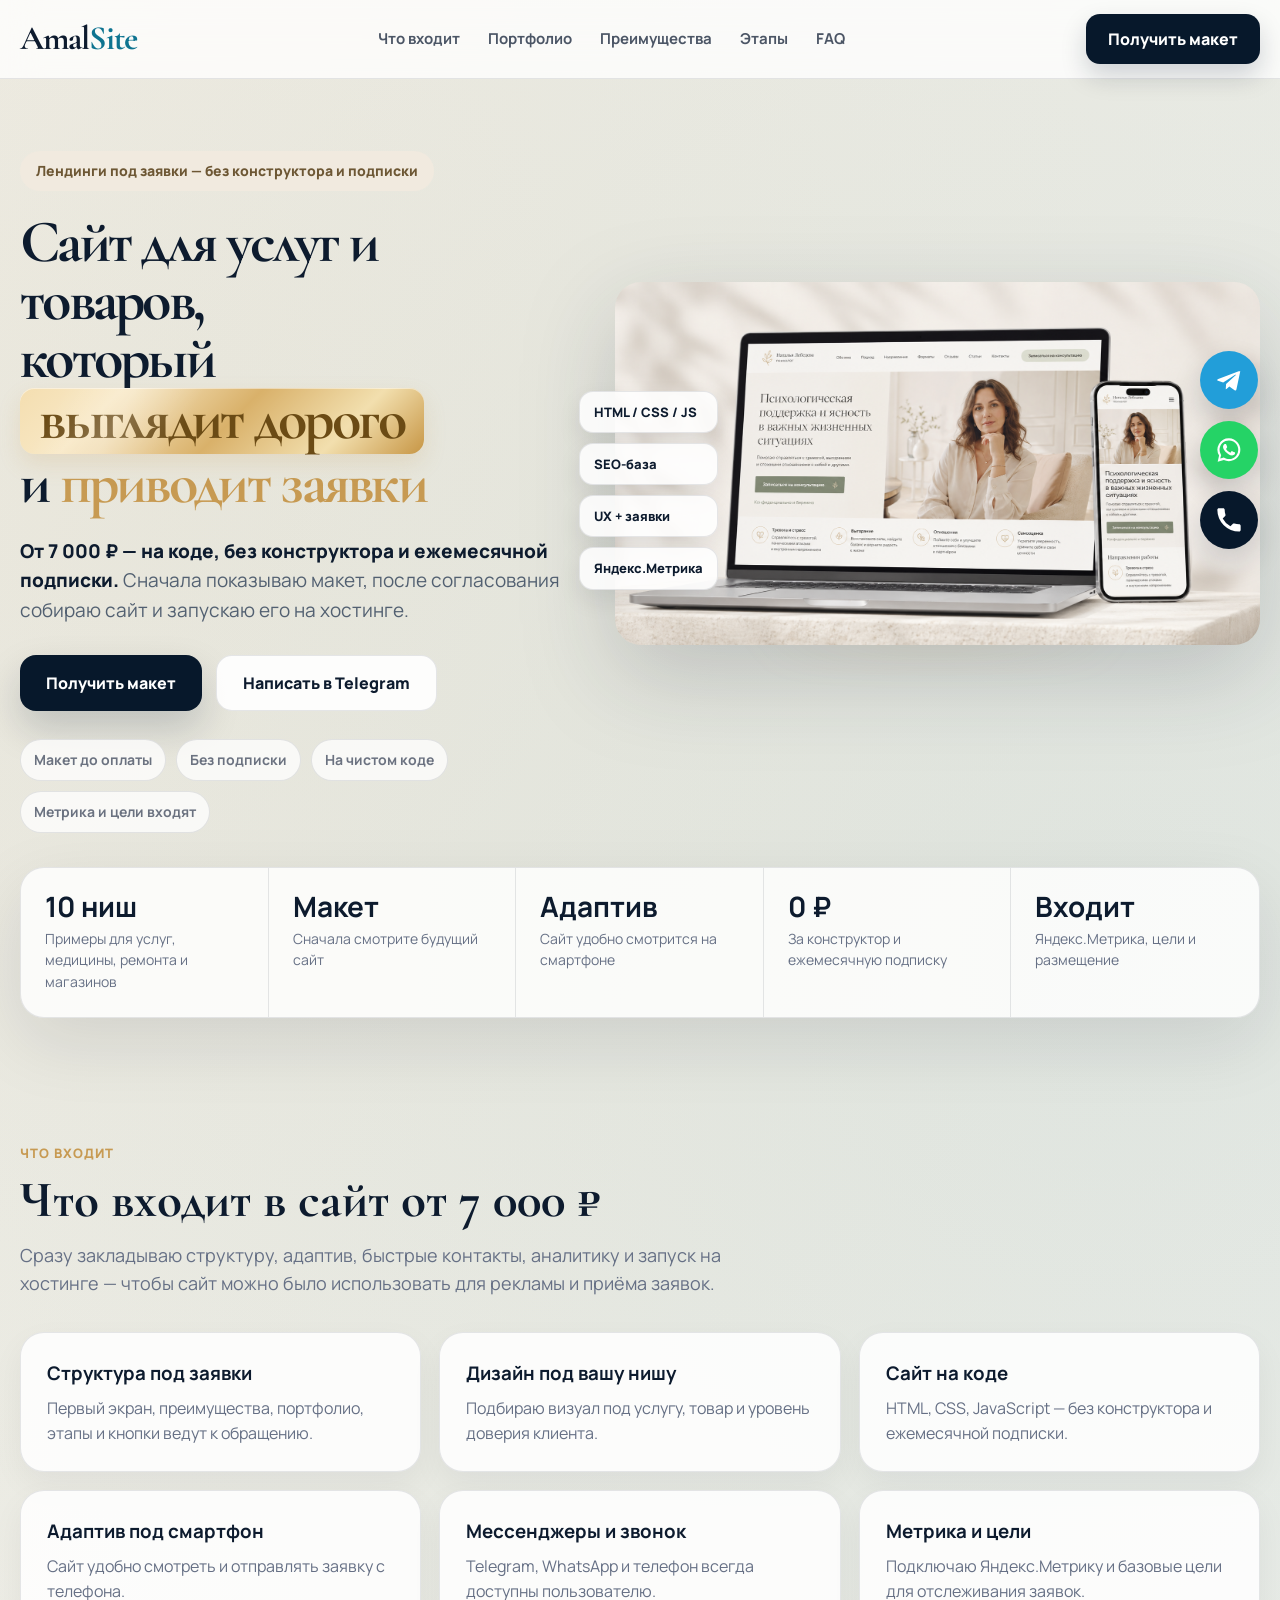
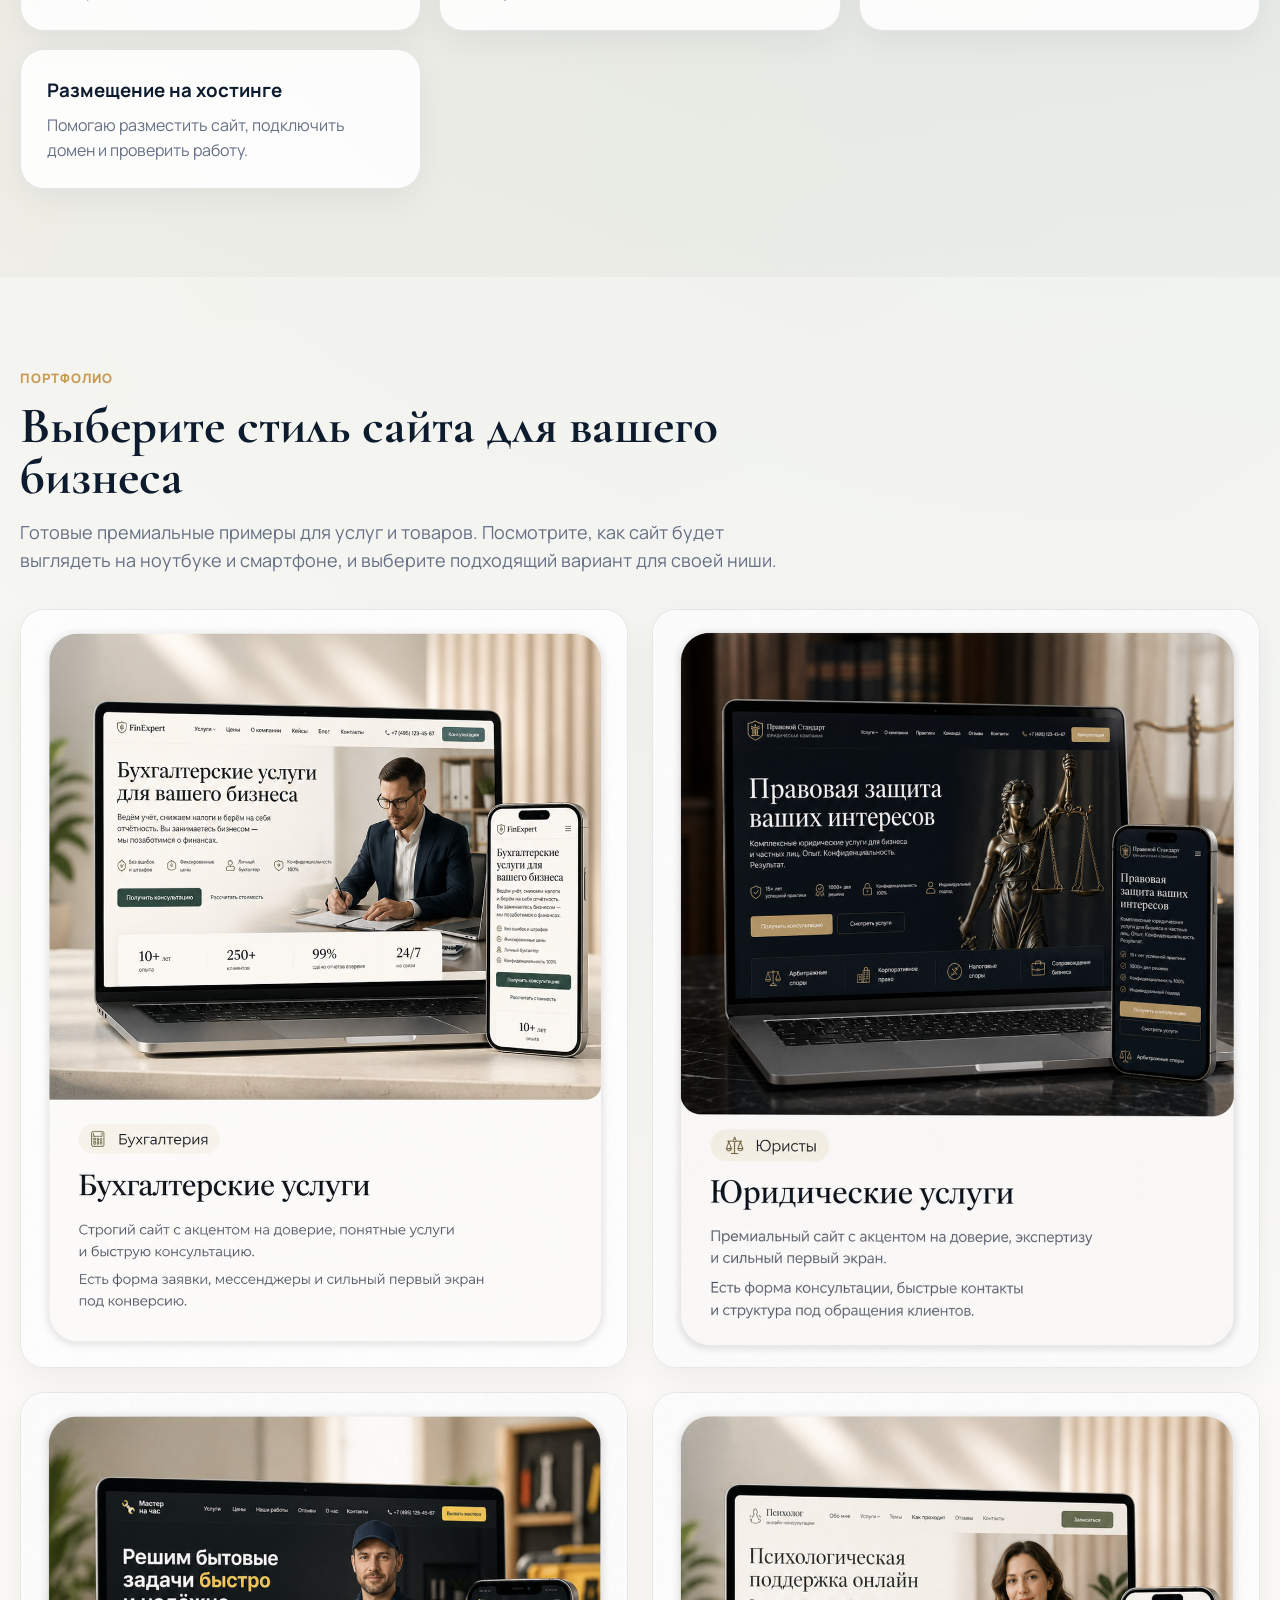
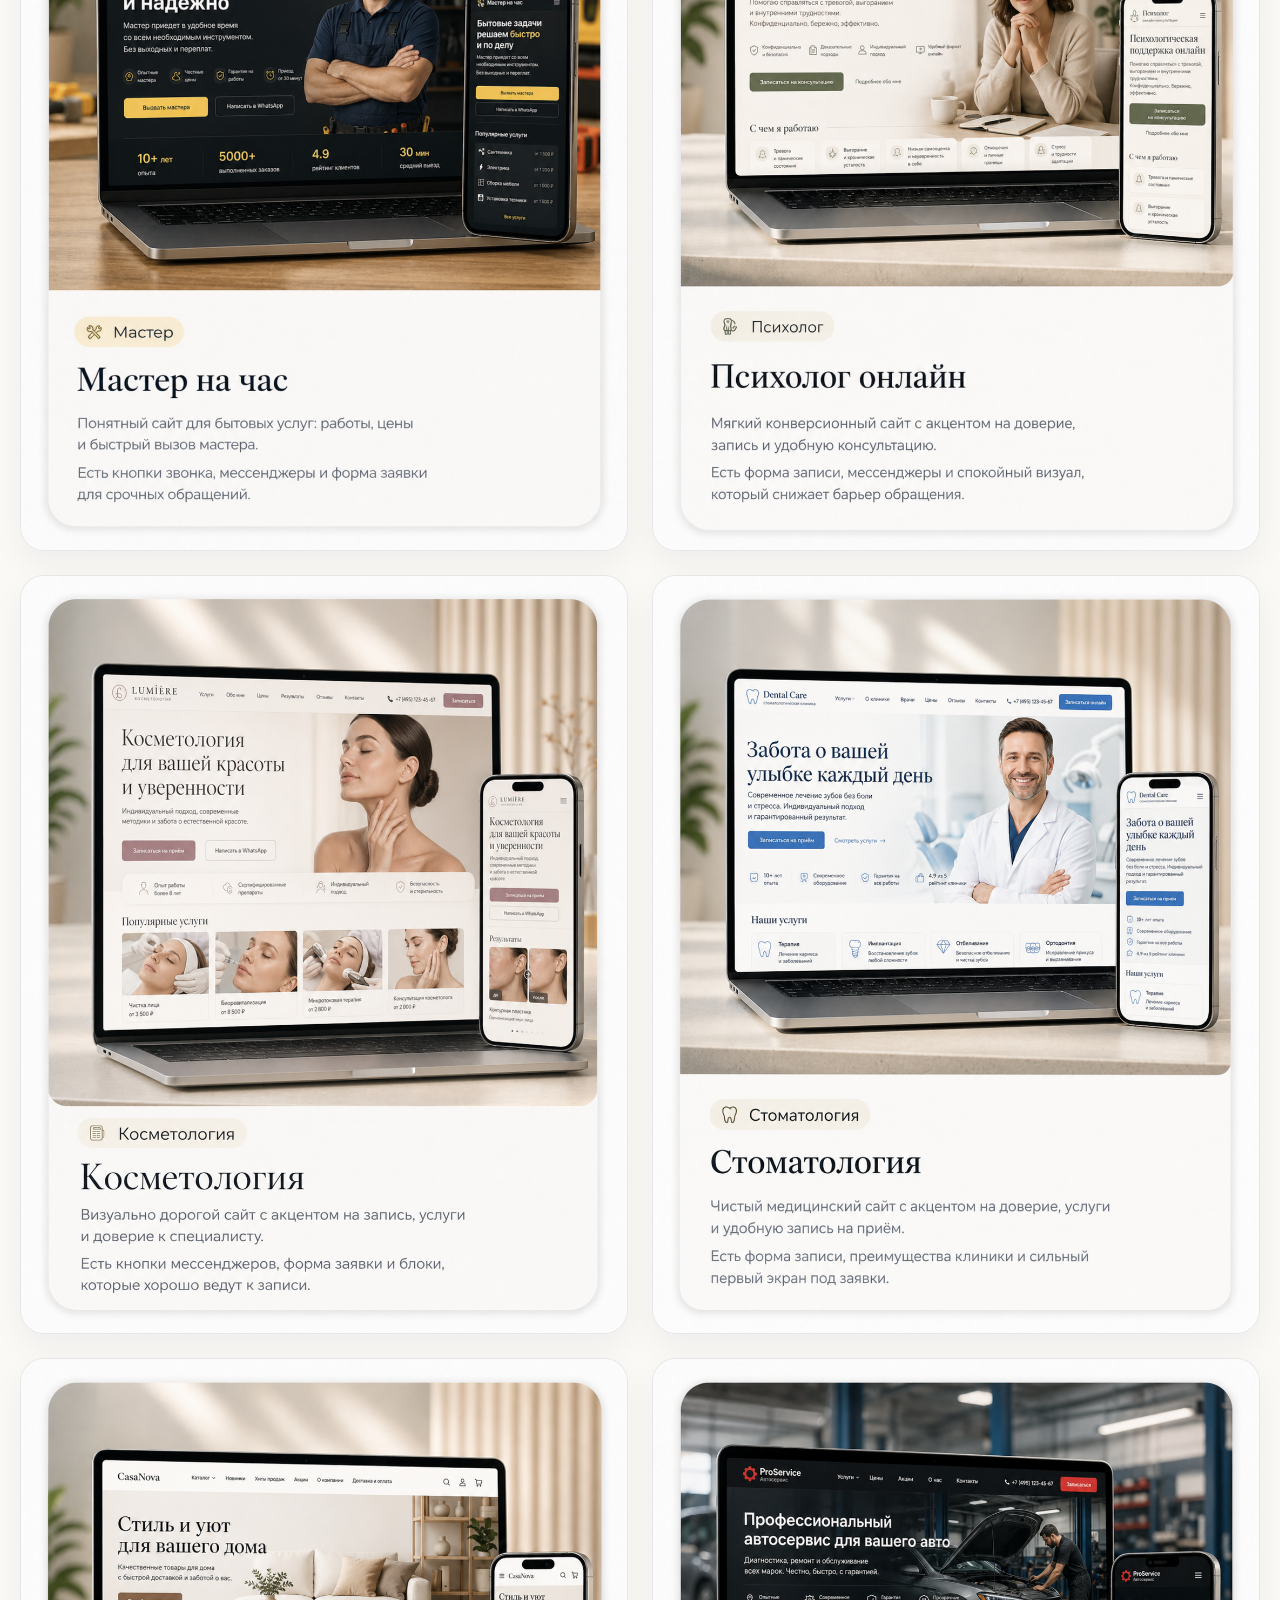
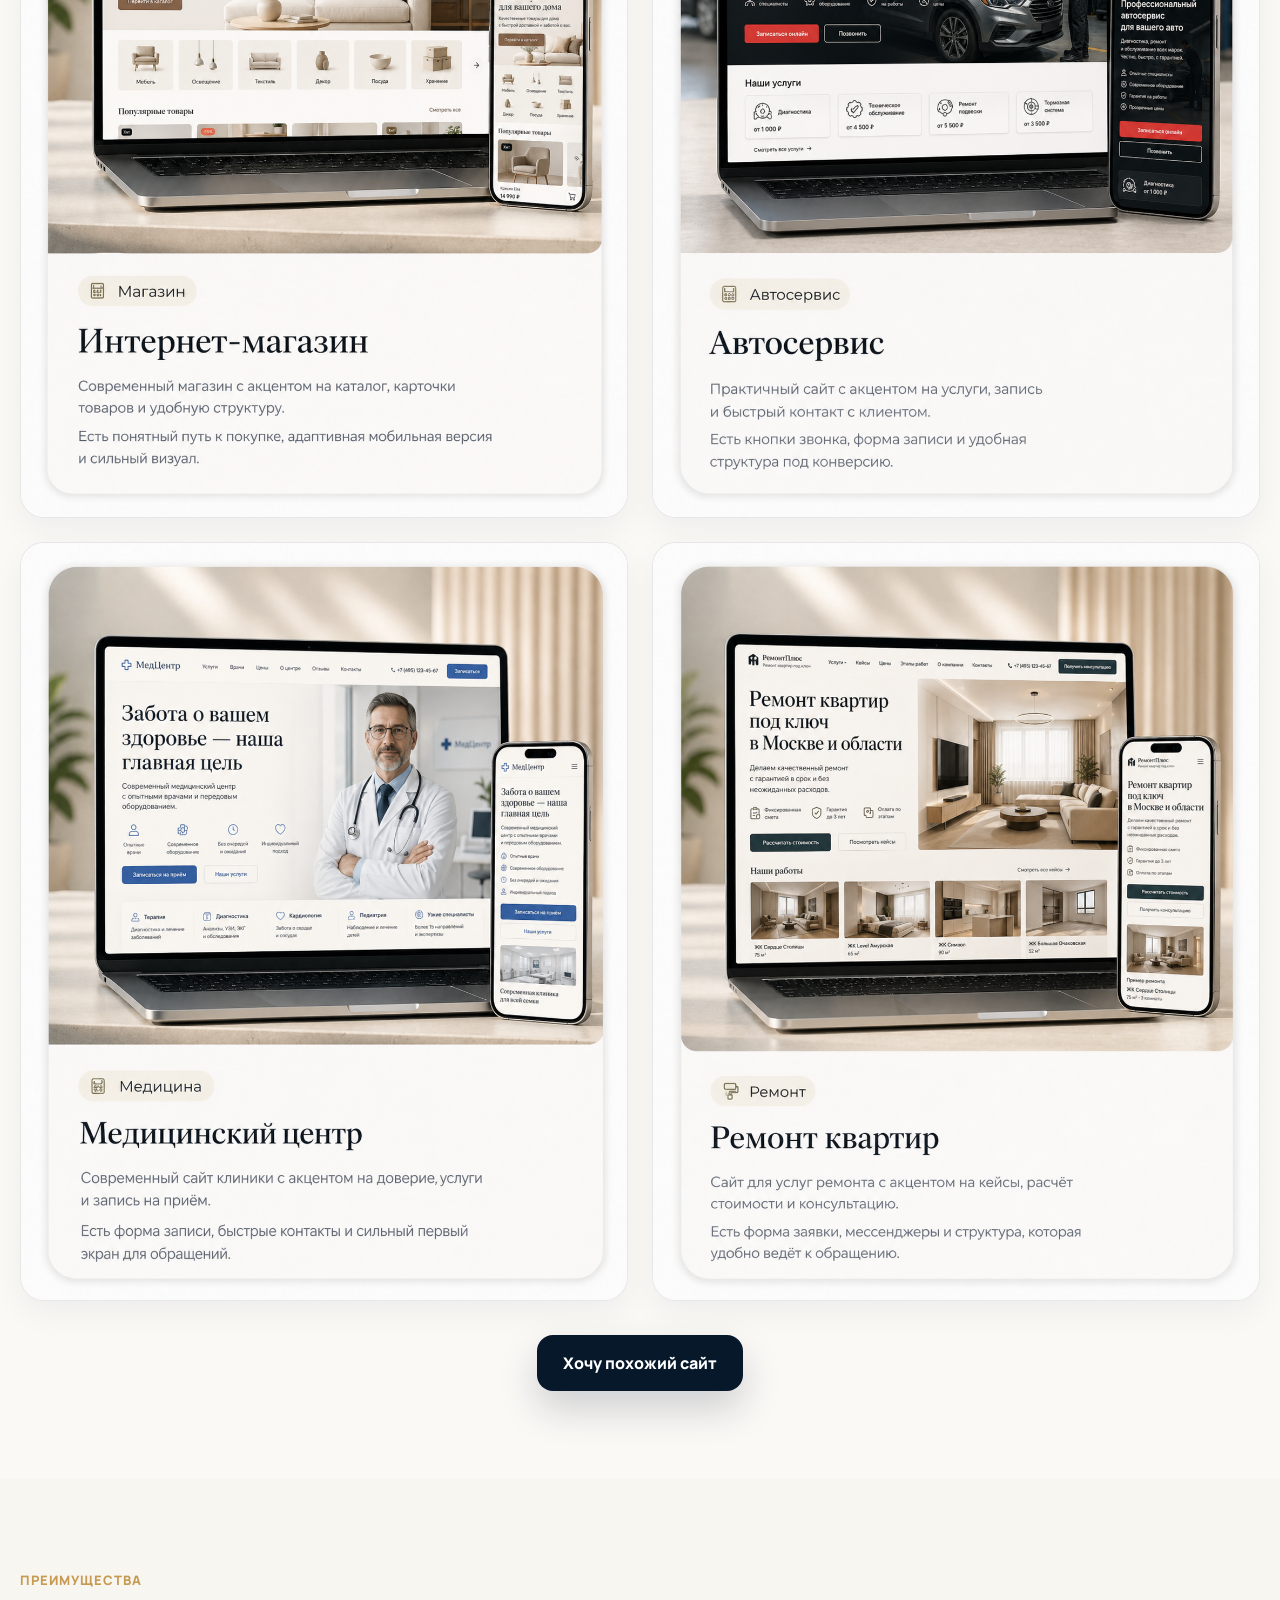
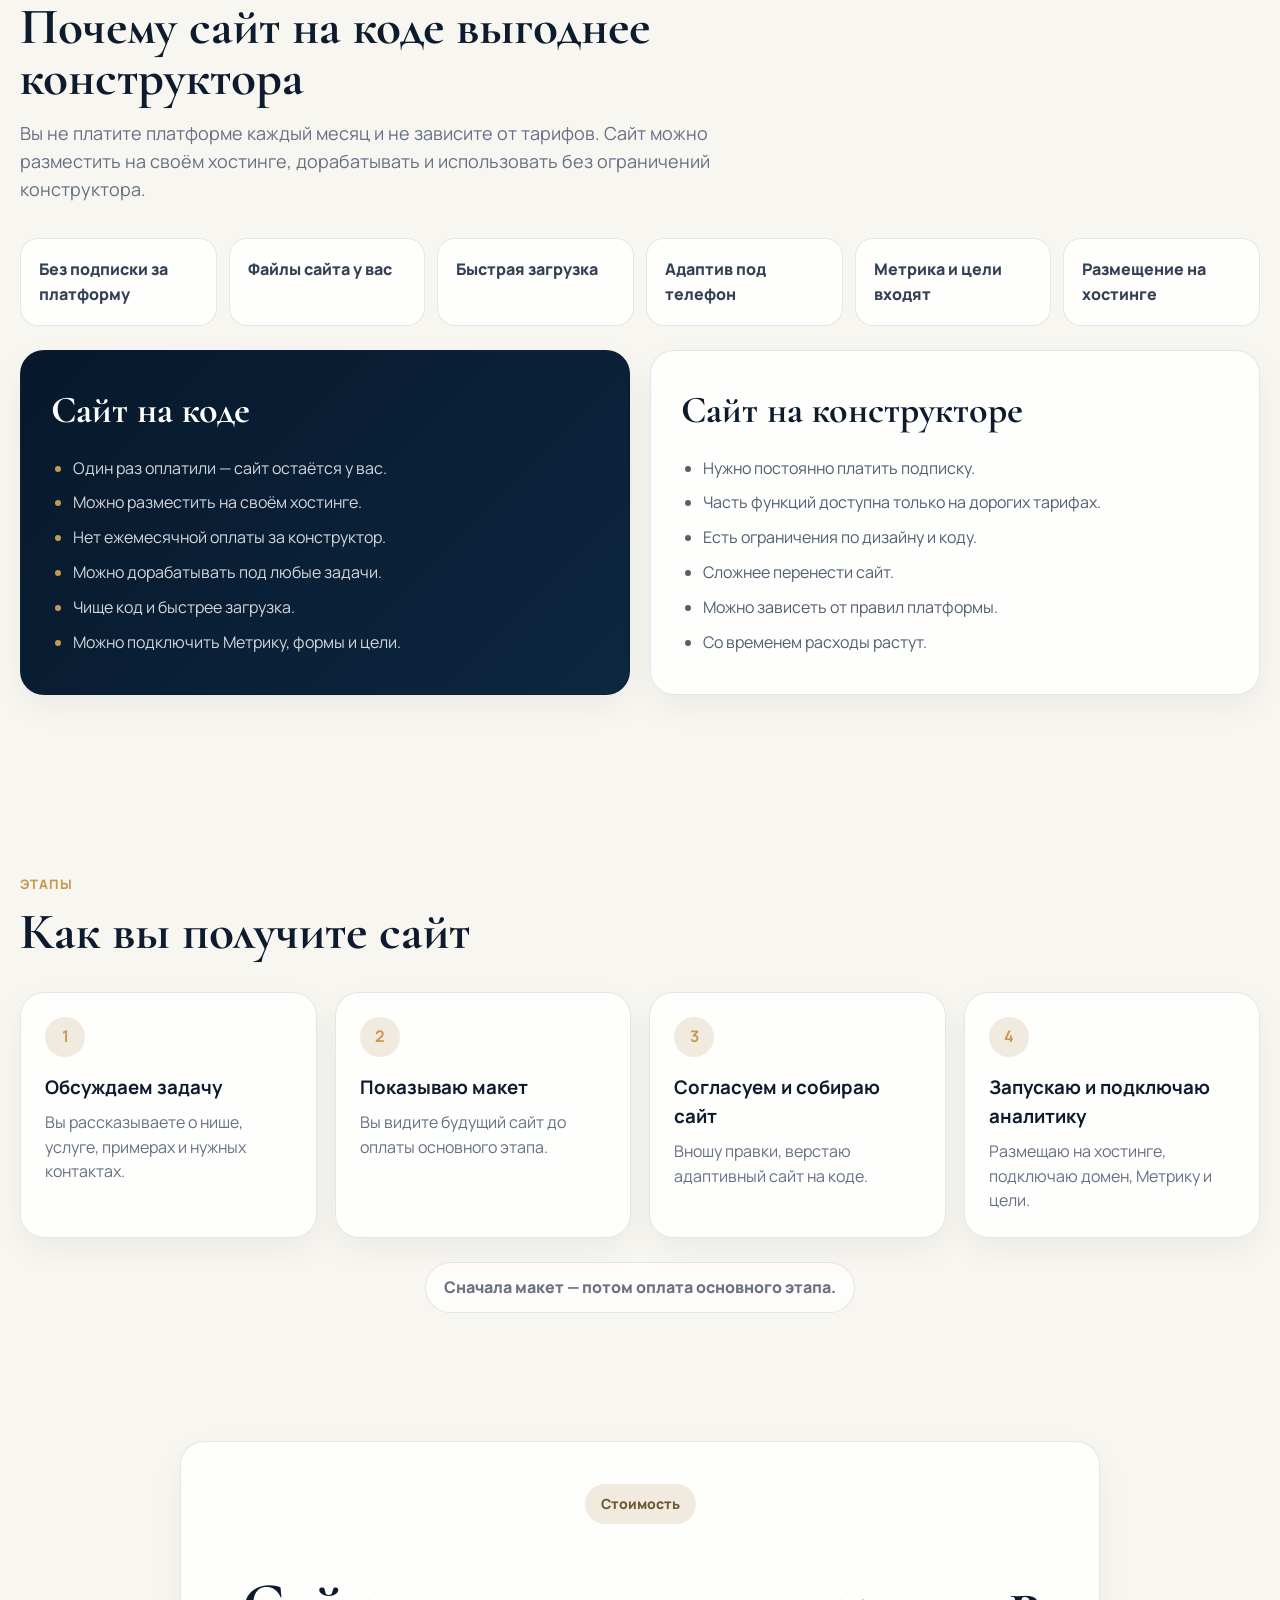
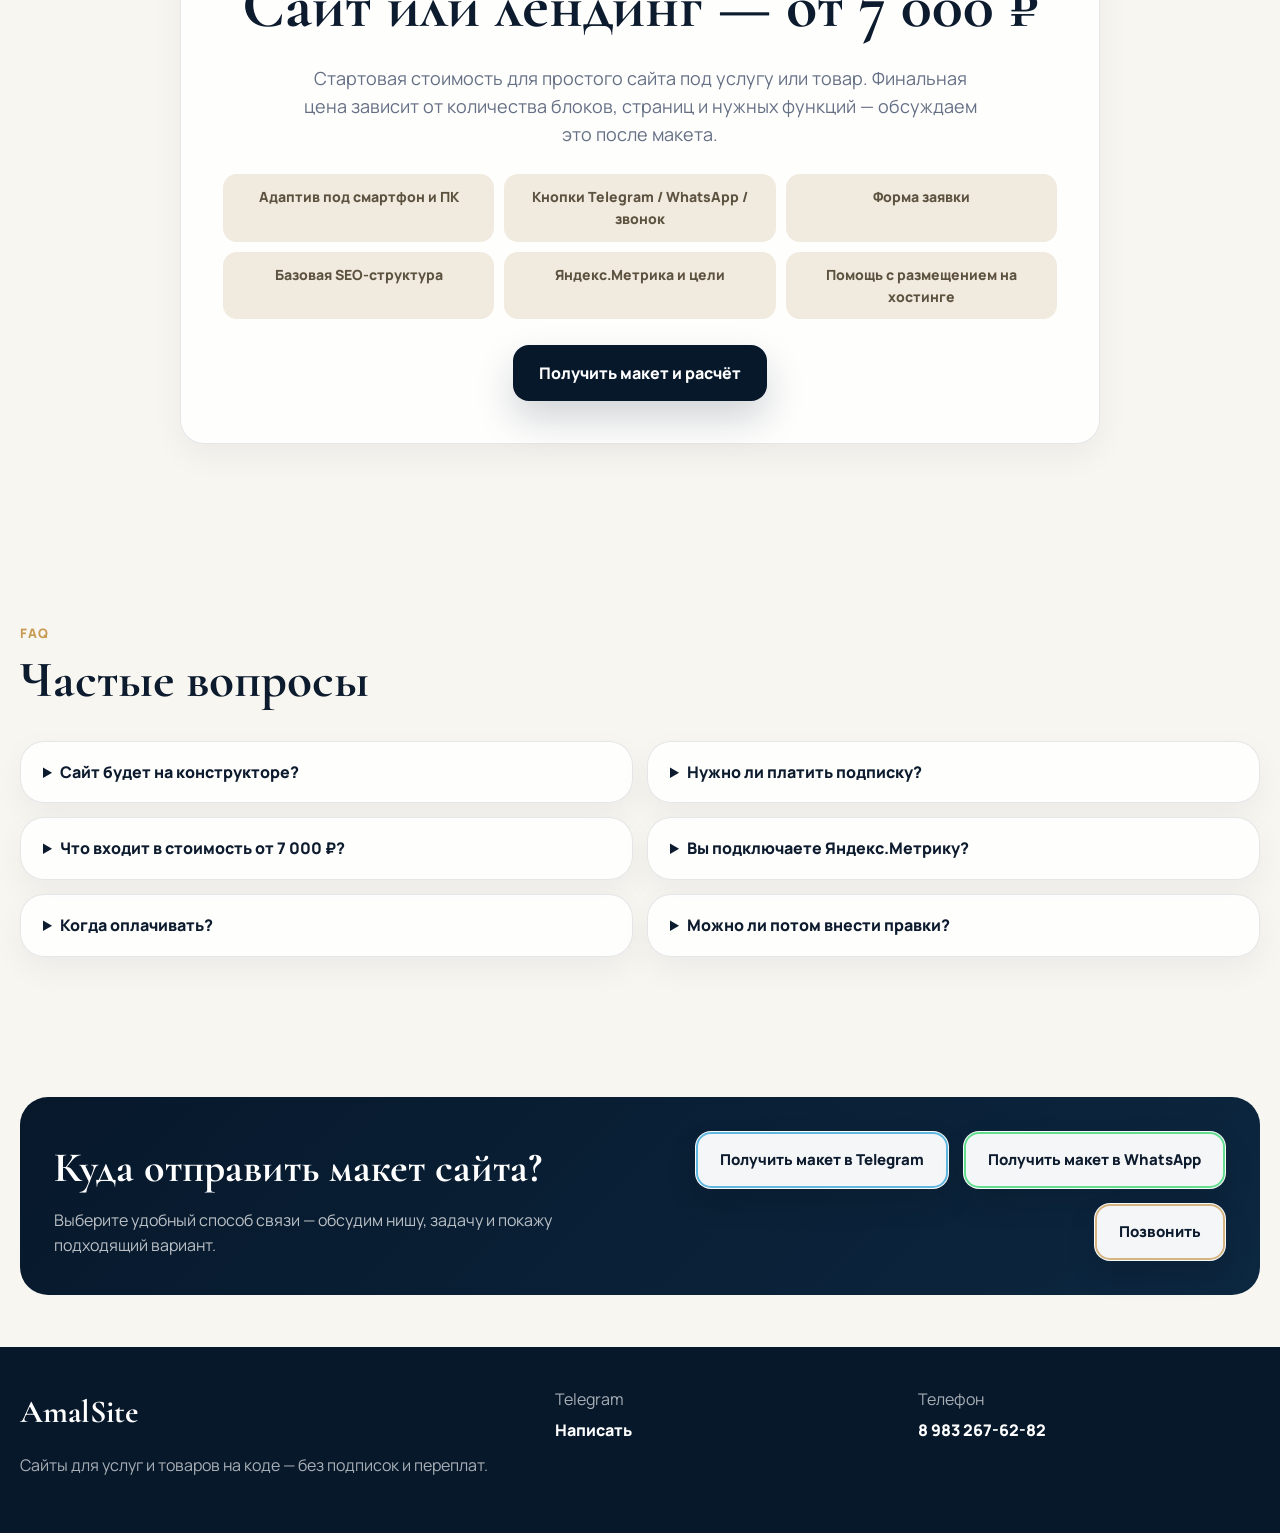
==== commit 00b6193b: "Add files via upload" ====
--- a/index.html
+++ b/index.html
@@ -5,12 +5,29 @@
   <meta name="viewport" content="width=device-width, initial-scale=1.0">
   <title>AmalSite — сайты и лендинги от 7 000 ₽ на коде</title>
   <meta name="description" content="Создание сайтов и лендингов для услуг и товаров от 7 000 ₽. На коде, без конструктора и ежемесячной подписки. Макет до оплаты, адаптив, Яндекс.Метрика и цели.">
+  <!-- Yandex.Metrika counter -->
+  <script type="text/javascript">
+      (function(m,e,t,r,i,k,a){
+          m[i]=m[i]||function(){(m[i].a=m[i].a||[]).push(arguments)};
+          m[i].l=1*new Date();
+          for (var j = 0; j < document.scripts.length; j++) {if (document.scripts[j].src === r) { return; }}
+          k=e.createElement(t),a=e.getElementsByTagName(t)[0],k.async=1,k.src=r,a.parentNode.insertBefore(k,a)
+      })(window, document,'script','https://mc.yandex.ru/metrika/tag.js?id=108972241', 'ym');
+
+      ym(108972241, 'init', {ssr:true, webvisor:true, clickmap:true, ecommerce:"dataLayer", referrer: document.referrer, url: location.href, accurateTrackBounce:true, trackLinks:true});
+  </script>
+  <!-- /Yandex.Metrika counter -->
+
   <link rel="preconnect" href="https://fonts.googleapis.com">
   <link rel="preconnect" href="https://fonts.gstatic.com" crossorigin>
   <link href="https://fonts.googleapis.com/css2?family=Manrope:wght@400;500;600;700;800&family=Cormorant+Garamond:wght@500;600;700&display=swap" rel="stylesheet">
   <link rel="stylesheet" href="style.css">
+  <script type="text/javascript">window._ab_id_=171183</script>
+  <script src="https://cdn.botfaqtor.ru/one.js"></script>
 </head>
 <body>
+  <noscript><div><img src="https://mc.yandex.ru/watch/108972241" style="position:absolute; left:-9999px;" alt="" /></div></noscript>
+
   <header class="header">
     <div class="container header-inner">
       <a href="#top" class="logo">Amal<span>Site</span></a>
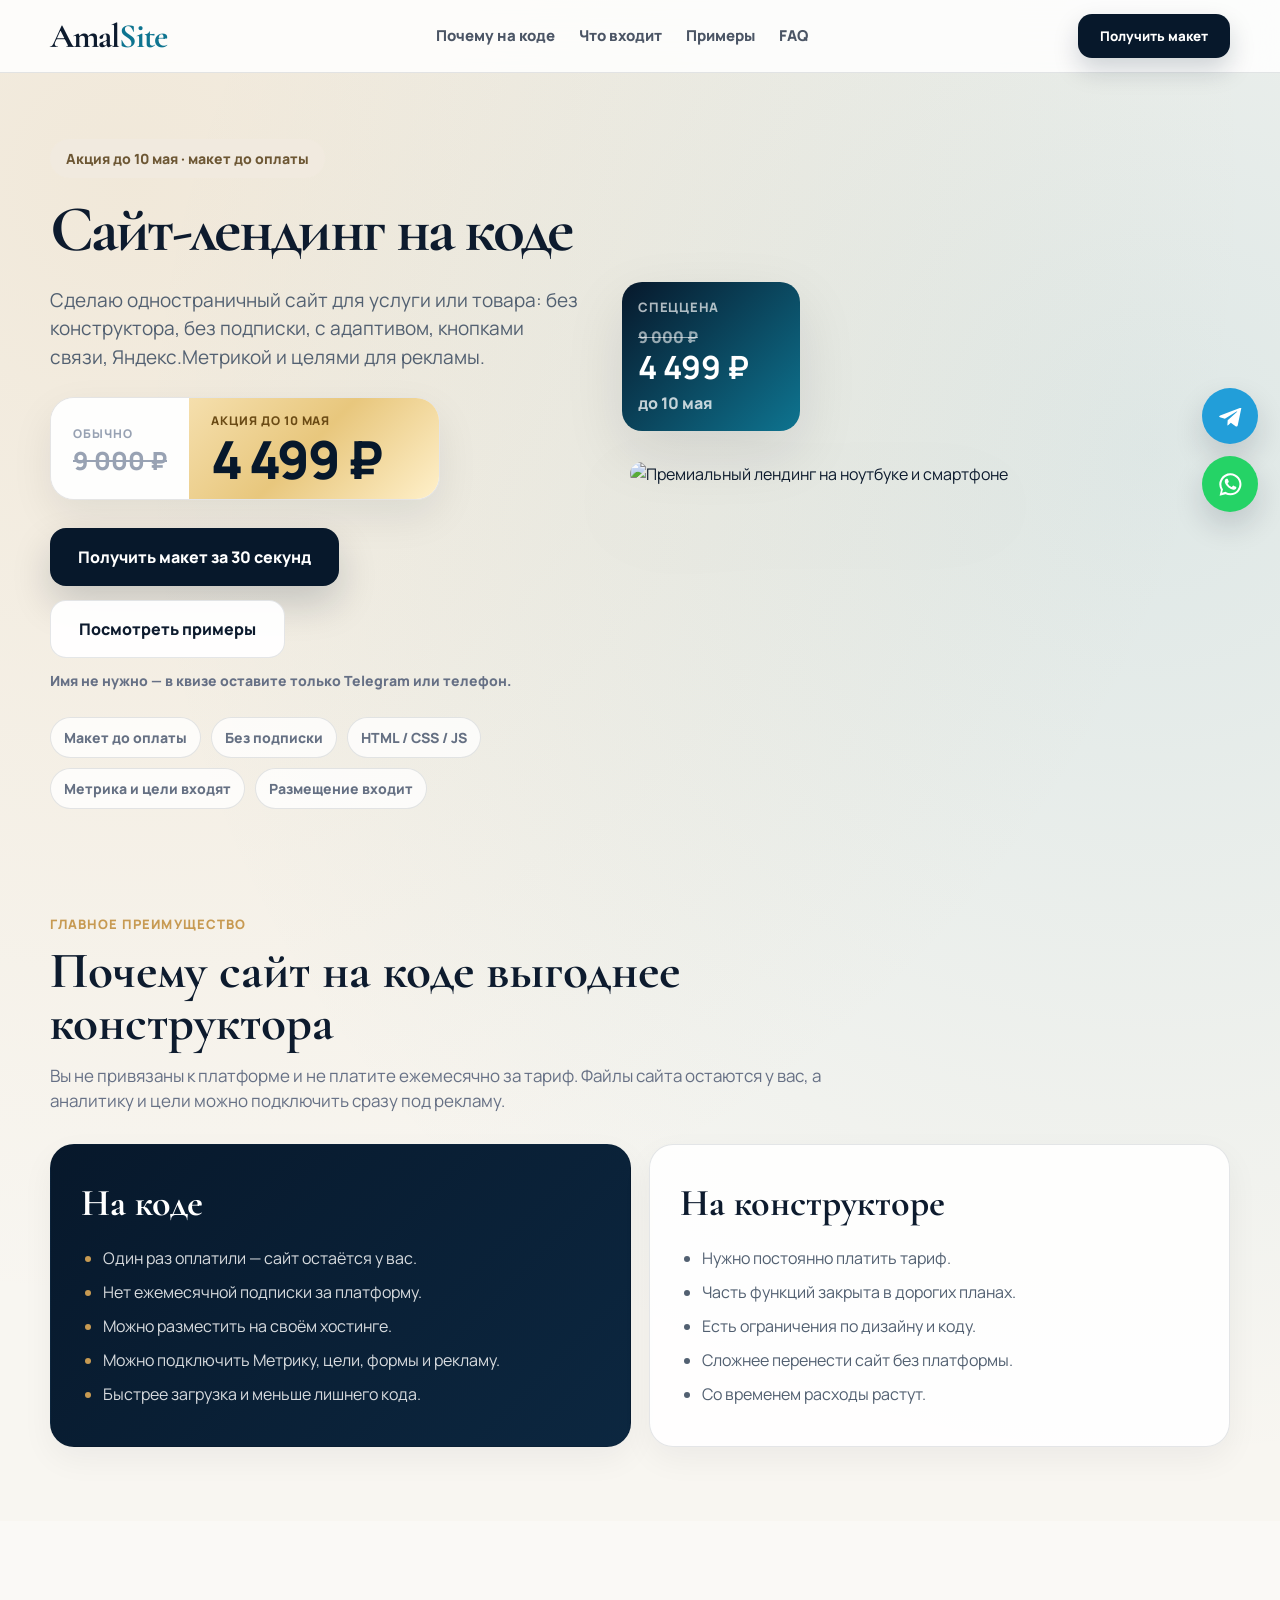
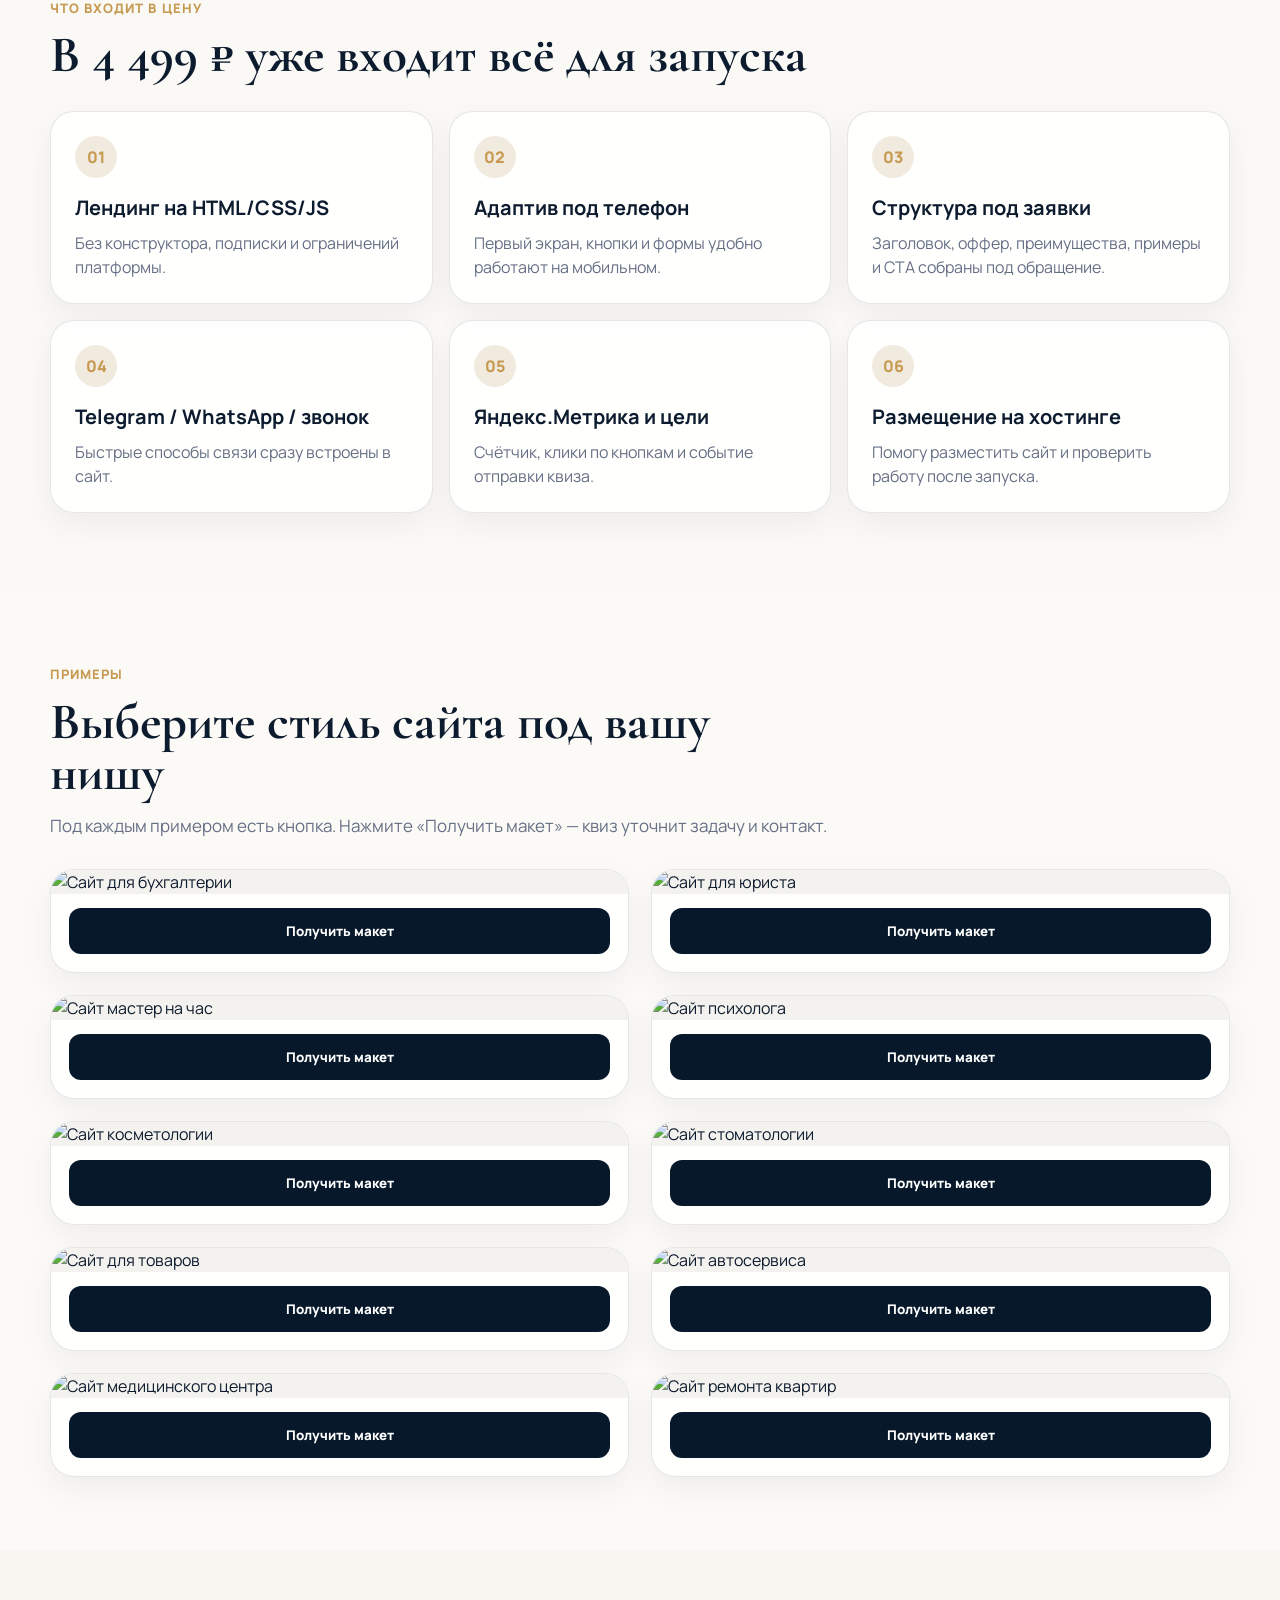
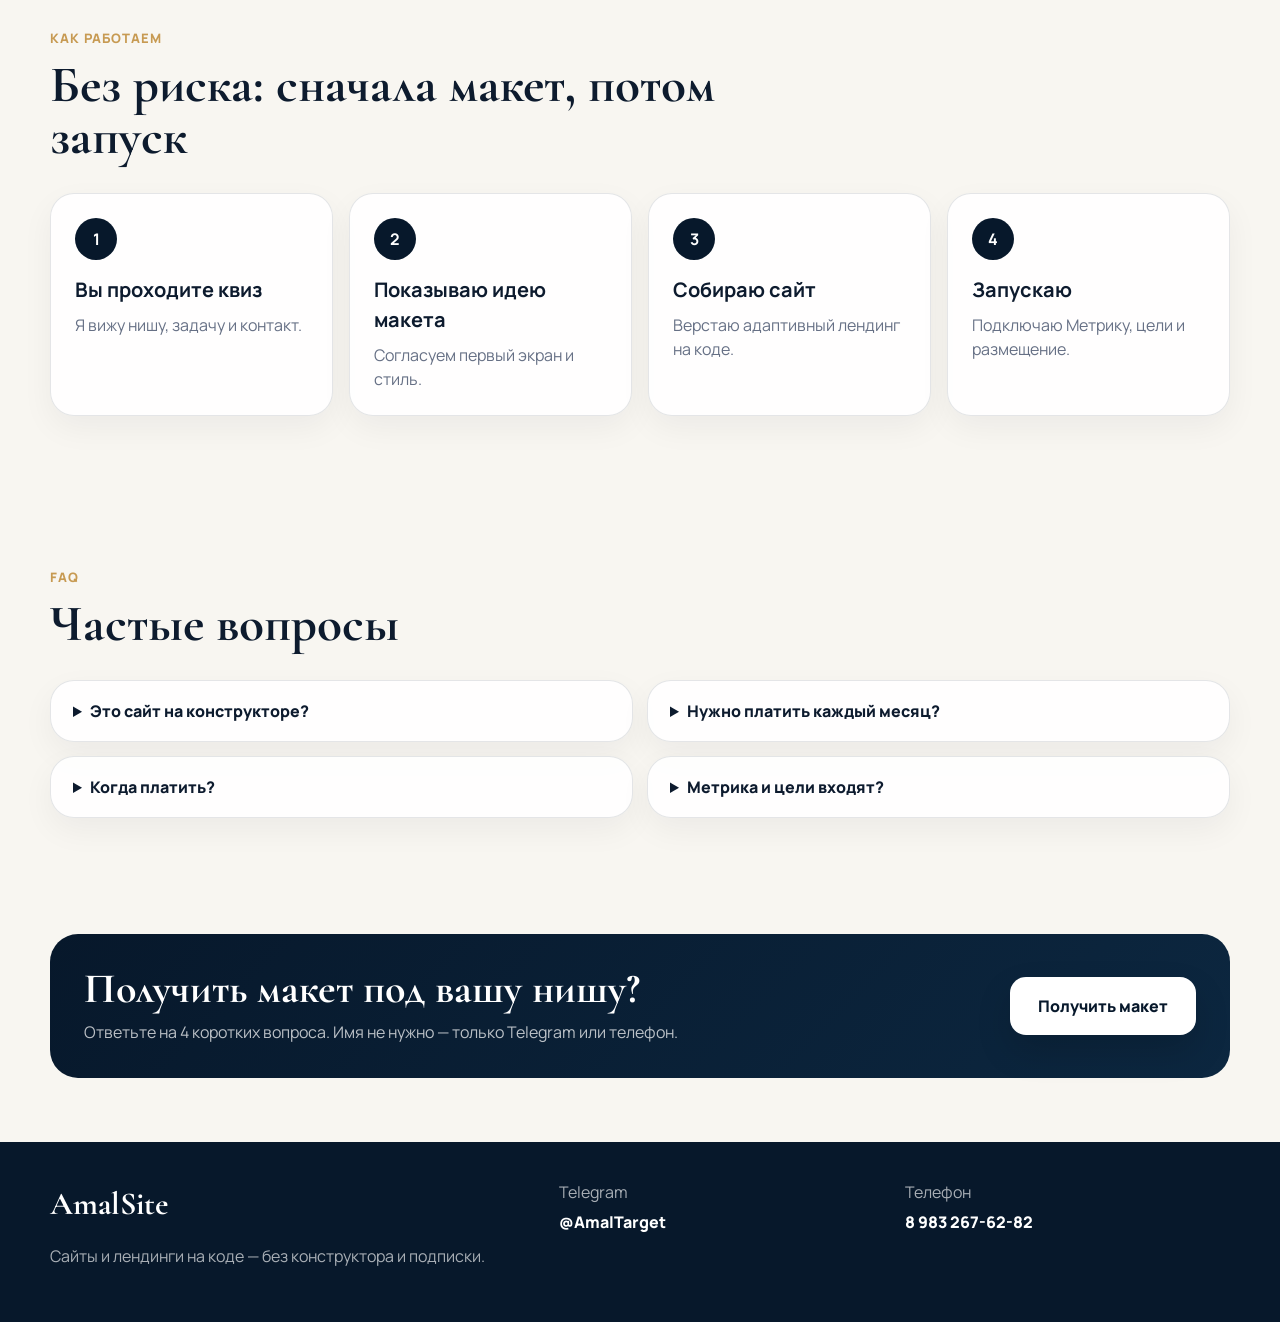
==== commit cd74f9f0: "Add files via upload" ====
--- a/index.html
+++ b/index.html
@@ -1,10 +1,22 @@
 <!doctype html>
 <html lang="ru">
 <head>
+  <!-- BotFAQtor -->
+  <script type="text/javascript">window._ab_id_=171183;</script>
+  <script src="https://cdn.botfaqtor.ru/one.js" async></script>
+  <!-- /BotFAQtor -->
+
   <meta charset="UTF-8">
   <meta name="viewport" content="width=device-width, initial-scale=1.0">
-  <title>AmalSite — сайты и лендинги от 7 000 ₽ на коде</title>
-  <meta name="description" content="Создание сайтов и лендингов для услуг и товаров от 7 000 ₽. На коде, без конструктора и ежемесячной подписки. Макет до оплаты, адаптив, Яндекс.Метрика и цели.">
+  <title>AmalSite — сайт-лендинг на коде за 4 499 ₽ до 10 мая</title>
+  <meta name="description" content="Сайт-лендинг на коде за 4 499 ₽ до 10 мая. Без конструктора и подписки. Макет до оплаты, адаптив, форма заявки, Яндекс.Метрика, цели и размещение на хостинге.">
+  <link rel="icon" href="assets/favicon/favicon.ico" sizes="any">
+  <link rel="icon" type="image/png" sizes="16x16" href="assets/favicon/favicon-16x16.png">
+  <link rel="icon" type="image/png" sizes="32x32" href="assets/favicon/favicon-32x32.png">
+  <link rel="icon" type="image/png" sizes="192x192" href="assets/favicon/favicon-192x192.png">
+  <link rel="apple-touch-icon" sizes="180x180" href="assets/favicon/apple-touch-icon.png">
+  <link rel="preload" href="assets/hero/hero-mockup.webp" as="image">
+
   <!-- Yandex.Metrika counter -->
   <script type="text/javascript">
       (function(m,e,t,r,i,k,a){
@@ -20,10 +32,8 @@
 
   <link rel="preconnect" href="https://fonts.googleapis.com">
   <link rel="preconnect" href="https://fonts.gstatic.com" crossorigin>
-  <link href="https://fonts.googleapis.com/css2?family=Manrope:wght@400;500;600;700;800&family=Cormorant+Garamond:wght@500;600;700&display=swap" rel="stylesheet">
+  <link href="https://fonts.googleapis.com/css2?family=Manrope:wght@400;600;700;800&family=Cormorant+Garamond:wght@700&display=swap" rel="stylesheet">
   <link rel="stylesheet" href="style.css">
-  <script type="text/javascript">window._ab_id_=171183</script>
-  <script src="https://cdn.botfaqtor.ru/one.js"></script>
 </head>
 <body>
   <noscript><div><img src="https://mc.yandex.ru/watch/108972241" style="position:absolute; left:-9999px;" alt="" /></div></noscript>
@@ -32,14 +42,12 @@
     <div class="container header-inner">
       <a href="#top" class="logo">Amal<span>Site</span></a>
       <nav class="nav" aria-label="Основное меню">
+        <a href="#code">Почему на коде</a>
         <a href="#included">Что входит</a>
-        <a href="#portfolio">Портфолио</a>
-        <a href="#benefits">Преимущества</a>
-        <a href="#process">Этапы</a>
+        <a href="#portfolio">Примеры</a>
         <a href="#faq">FAQ</a>
       </nav>
-      <a class="header-btn" href="#contacts">Получить макет</a>
-      <button class="menu-btn" type="button" aria-label="Открыть меню">☰</button>
+      <button class="header-btn js-open-quiz" type="button" data-quiz-source="header">Получить макет</button>
     </div>
   </header>
 
@@ -47,203 +55,127 @@
     <section class="hero">
       <div class="container hero-grid">
         <div class="hero-copy">
-          <div class="eyebrow">Лендинги под заявки — без конструктора и подписки</div>
-          <h1>
-            Сайт для услуг и товаров,<br>
-            который <span class="premium-pill">выглядит дорого</span><br>
-            и <span class="gold">приводит заявки</span>
-          </h1>
-          <p class="hero-text"><strong>От 7 000 ₽ — на коде, без конструктора и ежемесячной подписки.</strong> Сначала показываю макет, после согласования собираю сайт и запускаю его на хостинге.</p>
+          <div class="eyebrow">Акция до 10 мая · макет до оплаты</div>
+          <h1>Сайт-лендинг на коде</h1>
+          <p class="hero-text">Сделаю одностраничный сайт для услуги или товара: без конструктора, без подписки, с адаптивом, кнопками связи, Яндекс.Метрикой и целями для рекламы.</p>
+          <div class="hero-offer" aria-label="Стоимость">
+            <div class="hero-old-price">
+              <span>обычно</span>
+              <s>9 000 ₽</s>
+            </div>
+            <div class="hero-new-price">
+              <span>акция до 10 мая</span>
+              <strong>4 499 ₽</strong>
+            </div>
+          </div>
           <div class="hero-actions">
-            <a class="btn primary" href="#contacts">Получить макет</a>
-            <a class="btn secondary" href="https://t.me/AmalTarget" target="_blank" rel="noopener">Написать в Telegram</a>
-          </div>
+            <button class="btn primary js-open-quiz" type="button" data-quiz-source="hero">Получить макет за 30 секунд</button>
+            <a class="btn secondary" href="#portfolio">Посмотреть примеры</a>
+          </div>
+          <p class="hero-microcopy">Имя не нужно — в квизе оставите только Telegram или телефон.</p>
           <div class="chips">
             <span>Макет до оплаты</span>
             <span>Без подписки</span>
-            <span>На чистом коде</span>
+            <span>HTML / CSS / JS</span>
             <span>Метрика и цели входят</span>
-          </div>
-        </div>
-
-        <div class="hero-visual" aria-label="Премиальный сайт на ноутбуке и смартфоне">
-          <div class="hero-glow"></div>
-          <div class="floating-badges">
-            <span>HTML / CSS / JS</span>
-            <span>SEO-база</span>
-            <span>UX + заявки</span>
-            <span>Яндекс.Метрика</span>
-          </div>
-          <img src="assets/hero/hero-mockup.png" alt="Премиальный сайт психолога на ноутбуке и смартфоне" class="hero-device">
-        </div>
-      </div>
-
-      <div class="container">
-        <div class="stats-strip">
-          <div><strong>10 ниш</strong><span>Примеры для услуг, медицины, ремонта и магазинов</span></div>
-          <div><strong>Макет</strong><span>Сначала смотрите будущий сайт</span></div>
-          <div><strong>Адаптив</strong><span>Сайт удобно смотрится на смартфоне</span></div>
-          <div><strong>0 ₽</strong><span>За конструктор и ежемесячную подписку</span></div>
-          <div><strong>Входит</strong><span>Яндекс.Метрика, цели и размещение</span></div>
-        </div>
-      </div>
-    </section>
-
-    <section id="included" class="section">
-      <div class="container">
-        <div class="section-head">
-          <span>Что входит</span>
-          <h2>Что входит в сайт от 7 000 ₽</h2>
-          <p>Сразу закладываю структуру, адаптив, быстрые контакты, аналитику и запуск на хостинге — чтобы сайт можно было использовать для рекламы и приёма заявок.</p>
-        </div>
-        <div class="feature-grid">
-          <article><h3>Структура под заявки</h3><p>Первый экран, преимущества, портфолио, этапы и кнопки ведут к обращению.</p></article>
-          <article><h3>Дизайн под вашу нишу</h3><p>Подбираю визуал под услугу, товар и уровень доверия клиента.</p></article>
-          <article><h3>Сайт на коде</h3><p>HTML, CSS, JavaScript — без конструктора и ежемесячной подписки.</p></article>
-          <article><h3>Адаптив под смартфон</h3><p>Сайт удобно смотреть и отправлять заявку с телефона.</p></article>
-          <article><h3>Мессенджеры и звонок</h3><p>Telegram, WhatsApp и телефон всегда доступны пользователю.</p></article>
-          <article><h3>Метрика и цели</h3><p>Подключаю Яндекс.Метрику и базовые цели для отслеживания заявок.</p></article>
-          <article><h3>Размещение на хостинге</h3><p>Помогаю разместить сайт, подключить домен и проверить работу.</p></article>
-        </div>
-      </div>
-    </section>
-
-    <section id="portfolio" class="section portfolio-section">
-      <div class="container">
-        <div class="section-head">
-          <span>Портфолио</span>
-          <h2>Выберите стиль сайта для вашего бизнеса</h2>
-          <p>Готовые премиальные примеры для услуг и товаров. Посмотрите, как сайт будет выглядеть на ноутбуке и смартфоне, и выберите подходящий вариант для своей ниши.</p>
-        </div>
-        <div class="portfolio-grid">
-          <article class="portfolio-card">
-      <div class="portfolio-img-wrap">
-        <img src="assets/portfolio/portfolio-01-accounting.png" alt="Бухгалтерские услуги: сайт на ноутбуке и смартфоне" loading="lazy">
-      </div>
-    </article>
-<article class="portfolio-card">
-      <div class="portfolio-img-wrap">
-        <img src="assets/portfolio/portfolio-02-law.png" alt="Юридические услуги: сайт на ноутбуке и смартфоне" loading="lazy">
-      </div>
-    </article>
-<article class="portfolio-card">
-      <div class="portfolio-img-wrap">
-        <img src="assets/portfolio/portfolio-03-handyman.png" alt="Мастер на час: сайт на ноутбуке и смартфоне" loading="lazy">
-      </div>
-    </article>
-<article class="portfolio-card">
-      <div class="portfolio-img-wrap">
-        <img src="assets/portfolio/portfolio-04-psychologist.png" alt="Психолог онлайн: сайт на ноутбуке и смартфоне" loading="lazy">
-      </div>
-    </article>
-<article class="portfolio-card">
-      <div class="portfolio-img-wrap">
-        <img src="assets/portfolio/portfolio-05-cosmetology.png" alt="Косметология: сайт на ноутбуке и смартфоне" loading="lazy">
-      </div>
-    </article>
-<article class="portfolio-card">
-      <div class="portfolio-img-wrap">
-        <img src="assets/portfolio/portfolio-06-dental.png" alt="Стоматология: сайт на ноутбуке и смартфоне" loading="lazy">
-      </div>
-    </article>
-<article class="portfolio-card">
-      <div class="portfolio-img-wrap">
-        <img src="assets/portfolio/portfolio-07-ecommerce.png" alt="Интернет-магазин: сайт на ноутбуке и смартфоне" loading="lazy">
-      </div>
-    </article>
-<article class="portfolio-card">
-      <div class="portfolio-img-wrap">
-        <img src="assets/portfolio/portfolio-08-autoservice.png" alt="Автосервис: сайт на ноутбуке и смартфоне" loading="lazy">
-      </div>
-    </article>
-<article class="portfolio-card">
-      <div class="portfolio-img-wrap">
-        <img src="assets/portfolio/portfolio-09-medical.png" alt="Медицинский центр: сайт на ноутбуке и смартфоне" loading="lazy">
-      </div>
-    </article>
-<article class="portfolio-card">
-      <div class="portfolio-img-wrap">
-        <img src="assets/portfolio/portfolio-10-renovation.png" alt="Ремонт квартир: сайт на ноутбуке и смартфоне" loading="lazy">
-      </div>
-    </article>
-        </div>
-        <div class="portfolio-cta"><a class="btn primary" href="#contacts">Хочу похожий сайт</a></div>
-      </div>
-    </section>
-
-    <section id="benefits" class="section benefits-section">
-      <div class="container">
-        <div class="section-head">
-          <span>Преимущества</span>
+            <span>Размещение входит</span>
+          </div>
+        </div>
+
+        <div class="hero-visual" aria-label="Пример сайта на ноутбуке и смартфоне">
+          <div class="sale-card">
+            <small>спеццена</small>
+            <s>9 000 ₽</s>
+            <strong>4 499 ₽</strong>
+            <span>до 10 мая</span>
+          </div>
+          <img src="assets/hero/hero-mockup.webp" alt="Премиальный лендинг на ноутбуке и смартфоне" class="hero-device" fetchpriority="high">
+        </div>
+      </div>
+    </section>
+
+    <section id="code" class="section code-section">
+      <div class="container">
+        <div class="section-head">
+          <span>Главное преимущество</span>
           <h2>Почему сайт на коде выгоднее конструктора</h2>
-          <p>Вы не платите платформе каждый месяц и не зависите от тарифов. Сайт можно разместить на своём хостинге, дорабатывать и использовать без ограничений конструктора.</p>
-        </div>
-        <div class="benefits-row">
-          <div>Без подписки за платформу</div>
-          <div>Файлы сайта у вас</div>
-          <div>Быстрая загрузка</div>
-          <div>Адаптив под телефон</div>
-          <div>Метрика и цели входят</div>
-          <div>Размещение на хостинге</div>
-        </div>
-        <div class="compare">
-          <div class="compare-card code">
-            <h3>Сайт на коде</h3>
+          <p>Вы не привязаны к платформе и не платите ежемесячно за тариф. Файлы сайта остаются у вас, а аналитику и цели можно подключить сразу под рекламу.</p>
+        </div>
+        <div class="compare-grid">
+          <article class="compare-card dark-card">
+            <h3>На коде</h3>
             <ul>
               <li>Один раз оплатили — сайт остаётся у вас.</li>
+              <li>Нет ежемесячной подписки за платформу.</li>
               <li>Можно разместить на своём хостинге.</li>
-              <li>Нет ежемесячной оплаты за конструктор.</li>
-              <li>Можно дорабатывать под любые задачи.</li>
-              <li>Чище код и быстрее загрузка.</li>
-              <li>Можно подключить Метрику, формы и цели.</li>
+              <li>Можно подключить Метрику, цели, формы и рекламу.</li>
+              <li>Быстрее загрузка и меньше лишнего кода.</li>
             </ul>
-          </div>
-          <div class="compare-card builder">
-            <h3>Сайт на конструкторе</h3>
+          </article>
+          <article class="compare-card light-card">
+            <h3>На конструкторе</h3>
             <ul>
-              <li>Нужно постоянно платить подписку.</li>
-              <li>Часть функций доступна только на дорогих тарифах.</li>
+              <li>Нужно постоянно платить тариф.</li>
+              <li>Часть функций закрыта в дорогих планах.</li>
               <li>Есть ограничения по дизайну и коду.</li>
-              <li>Сложнее перенести сайт.</li>
-              <li>Можно зависеть от правил платформы.</li>
+              <li>Сложнее перенести сайт без платформы.</li>
               <li>Со временем расходы растут.</li>
             </ul>
-          </div>
-        </div>
-      </div>
-    </section>
-
-    <section id="process" class="section">
-      <div class="container">
-        <div class="section-head">
-          <span>Этапы</span>
-          <h2>Как вы получите сайт</h2>
+          </article>
+        </div>
+      </div>
+    </section>
+
+    <section id="included" class="section included-section">
+      <div class="container">
+        <div class="section-head">
+          <span>Что входит в цену</span>
+          <h2>В 4 499 ₽ уже входит всё для запуска</h2>
+        </div>
+        <div class="included-grid">
+          <article><b>01</b><h3>Лендинг на HTML/CSS/JS</h3><p>Без конструктора, подписки и ограничений платформы.</p></article>
+          <article><b>02</b><h3>Адаптив под телефон</h3><p>Первый экран, кнопки и формы удобно работают на мобильном.</p></article>
+          <article><b>03</b><h3>Структура под заявки</h3><p>Заголовок, оффер, преимущества, примеры и CTA собраны под обращение.</p></article>
+          <article><b>04</b><h3>Telegram / WhatsApp / звонок</h3><p>Быстрые способы связи сразу встроены в сайт.</p></article>
+          <article><b>05</b><h3>Яндекс.Метрика и цели</h3><p>Счётчик, клики по кнопкам и событие отправки квиза.</p></article>
+          <article><b>06</b><h3>Размещение на хостинге</h3><p>Помогу разместить сайт и проверить работу после запуска.</p></article>
+        </div>
+      </div>
+    </section>
+
+    <section id="portfolio" class="section portfolio-section">
+      <div class="container">
+        <div class="section-head">
+          <span>Примеры</span>
+          <h2>Выберите стиль сайта под вашу нишу</h2>
+          <p>Под каждым примером есть кнопка. Нажмите «Получить макет» — квиз уточнит задачу и контакт.</p>
+        </div>
+        <div class="portfolio-grid">
+          <article class="portfolio-card"><img src="assets/portfolio/portfolio-01-accounting.webp" width="1050" height="1313" decoding="async" alt="Сайт для бухгалтерии" loading="lazy"><div class="portfolio-content portfolio-content--single"><button class="mini-btn js-open-quiz" type="button" data-quiz-source="portfolio_accounting">Получить макет</button></div></article>
+          <article class="portfolio-card"><img src="assets/portfolio/portfolio-02-law.webp" width="1050" height="1313" decoding="async" alt="Сайт для юриста" loading="lazy"><div class="portfolio-content portfolio-content--single"><button class="mini-btn js-open-quiz" type="button" data-quiz-source="portfolio_law">Получить макет</button></div></article>
+          <article class="portfolio-card"><img src="assets/portfolio/portfolio-03-handyman.webp" width="1050" height="1313" decoding="async" alt="Сайт мастер на час" loading="lazy"><div class="portfolio-content portfolio-content--single"><button class="mini-btn js-open-quiz" type="button" data-quiz-source="portfolio_handyman">Получить макет</button></div></article>
+          <article class="portfolio-card"><img src="assets/portfolio/portfolio-04-psychologist.webp" width="1050" height="1313" decoding="async" alt="Сайт психолога" loading="lazy"><div class="portfolio-content portfolio-content--single"><button class="mini-btn js-open-quiz" type="button" data-quiz-source="portfolio_psychologist">Получить макет</button></div></article>
+          <article class="portfolio-card"><img src="assets/portfolio/portfolio-05-cosmetology.webp" width="1050" height="1313" decoding="async" alt="Сайт косметологии" loading="lazy"><div class="portfolio-content portfolio-content--single"><button class="mini-btn js-open-quiz" type="button" data-quiz-source="portfolio_cosmetology">Получить макет</button></div></article>
+          <article class="portfolio-card"><img src="assets/portfolio/portfolio-06-dental.webp" width="1050" height="1313" decoding="async" alt="Сайт стоматологии" loading="lazy"><div class="portfolio-content portfolio-content--single"><button class="mini-btn js-open-quiz" type="button" data-quiz-source="portfolio_dental">Получить макет</button></div></article>
+          <article class="portfolio-card"><img src="assets/portfolio/portfolio-07-ecommerce.webp" width="1050" height="1313" decoding="async" alt="Сайт для товаров" loading="lazy"><div class="portfolio-content portfolio-content--single"><button class="mini-btn js-open-quiz" type="button" data-quiz-source="portfolio_ecommerce">Получить макет</button></div></article>
+          <article class="portfolio-card"><img src="assets/portfolio/portfolio-08-autoservice.webp" width="1050" height="1313" decoding="async" alt="Сайт автосервиса" loading="lazy"><div class="portfolio-content portfolio-content--single"><button class="mini-btn js-open-quiz" type="button" data-quiz-source="portfolio_auto">Получить макет</button></div></article>
+          <article class="portfolio-card"><img src="assets/portfolio/portfolio-09-medical.webp" width="1050" height="1313" decoding="async" alt="Сайт медицинского центра" loading="lazy"><div class="portfolio-content portfolio-content--single"><button class="mini-btn js-open-quiz" type="button" data-quiz-source="portfolio_medical">Получить макет</button></div></article>
+          <article class="portfolio-card"><img src="assets/portfolio/portfolio-10-renovation.webp" width="1050" height="1313" decoding="async" alt="Сайт ремонта квартир" loading="lazy"><div class="portfolio-content portfolio-content--single"><button class="mini-btn js-open-quiz" type="button" data-quiz-source="portfolio_renovation">Получить макет</button></div></article>
+        </div>
+      </div>
+    </section>
+
+    <section class="section process-section">
+      <div class="container">
+        <div class="section-head">
+          <span>Как работаем</span>
+          <h2>Без риска: сначала макет, потом запуск</h2>
         </div>
         <div class="steps">
-          <article><b>1</b><h3>Обсуждаем задачу</h3><p>Вы рассказываете о нише, услуге, примерах и нужных контактах.</p></article>
-          <article><b>2</b><h3>Показываю макет</h3><p>Вы видите будущий сайт до оплаты основного этапа.</p></article>
-          <article><b>3</b><h3>Согласуем и собираю сайт</h3><p>Вношу правки, верстаю адаптивный сайт на коде.</p></article>
-          <article><b>4</b><h3>Запускаю и подключаю аналитику</h3><p>Размещаю на хостинге, подключаю домен, Метрику и цели.</p></article>
-        </div>
-        <div class="safe-note">Сначала макет — потом оплата основного этапа.</div>
-      </div>
-    </section>
-
-    <section class="section price-simple">
-      <div class="container">
-        <div class="price-card">
-          <span class="eyebrow">Стоимость</span>
-          <h2>Сайт или лендинг — от 7 000 ₽</h2>
-          <p>Стартовая стоимость для простого сайта под услугу или товар. Финальная цена зависит от количества блоков, страниц и нужных функций — обсуждаем это после макета.</p>
-          <ul>
-            <li>Адаптив под смартфон и ПК</li>
-            <li>Кнопки Telegram / WhatsApp / звонок</li>
-            <li>Форма заявки</li>
-            <li>Базовая SEO-структура</li>
-            <li>Яндекс.Метрика и цели</li>
-            <li>Помощь с размещением на хостинге</li>
-          </ul>
-          <a class="btn primary" href="#contacts">Получить макет и расчёт</a>
+          <article><b>1</b><h3>Вы проходите квиз</h3><p>Я вижу нишу, задачу и контакт.</p></article>
+          <article><b>2</b><h3>Показываю идею макета</h3><p>Согласуем первый экран и стиль.</p></article>
+          <article><b>3</b><h3>Собираю сайт</h3><p>Верстаю адаптивный лендинг на коде.</p></article>
+          <article><b>4</b><h3>Запускаю</h3><p>Подключаю Метрику, цели и размещение.</p></article>
         </div>
       </div>
     </section>
@@ -255,48 +187,48 @@
           <h2>Частые вопросы</h2>
         </div>
         <div class="faq-list">
-          <details><summary>Сайт будет на конструкторе?</summary><p>Нет. Сайт делается на коде: HTML, CSS и JavaScript.</p></details>
-          <details><summary>Нужно ли платить подписку?</summary><p>Нет. За конструктор платить не нужно. Нужны только домен и хостинг.</p></details>
-          <details><summary>Что входит в стоимость от 7 000 ₽?</summary><p>Базовый сайт или лендинг, адаптив, кнопки связи, форма заявки и подготовка к запуску.</p></details>
-          <details><summary>Вы подключаете Яндекс.Метрику?</summary><p>Да. Добавляю счётчик, базовые цели и события кликов по кнопкам.</p></details>
-          <details><summary>Когда оплачивать?</summary><p>Сначала показываю макет. Если он подходит — согласуем условия и запускаем разработку.</p></details>
-          <details><summary>Можно ли потом внести правки?</summary><p>Да. Можно менять тексты, изображения, контакты и блоки.</p></details>
+          <details><summary>Это сайт на конструкторе?</summary><p>Нет. Сайт делается на HTML, CSS и JavaScript.</p></details>
+          <details><summary>Нужно платить каждый месяц?</summary><p>За конструктор — нет. Нужны только домен и хостинг, если они платные.</p></details>
+          <details><summary>Когда платить?</summary><p>Сначала показываю идею макета. После согласования — запускаем работу.</p></details>
+          <details><summary>Метрика и цели входят?</summary><p>Да. Счётчик Метрики и базовые цели для рекламы входят.</p></details>
         </div>
       </div>
     </section>
 
     <section id="contacts" class="final-cta">
-      <div class="container final-inner contacts-inner">
+      <div class="container final-inner">
         <div>
-          <h2>Куда отправить макет сайта?</h2>
-          <p>Выберите удобный способ связи — обсудим нишу, задачу и покажу подходящий вариант.</p>
-        </div>
-        <div class="contact-buttons">
-          <a class="contact-btn tg-btn" href="https://t.me/AmalTarget" target="_blank" rel="noopener">Получить макет в Telegram</a>
-          <a class="contact-btn wa-btn" href="https://wa.me/79832676282" target="_blank" rel="noopener">Получить макет в WhatsApp</a>
-          <a class="contact-btn phone-btn" href="tel:+79832676282">Позвонить</a>
-        </div>
+          <h2>Получить макет под вашу нишу?</h2>
+          <p>Ответьте на 4 коротких вопроса. Имя не нужно — только Telegram или телефон.</p>
+        </div>
+        <button class="btn white-btn js-open-quiz" type="button" data-quiz-source="final">Получить макет</button>
       </div>
     </section>
   </main>
 
   <div class="float-contacts" aria-label="Быстрая связь">
-    <a class="tg" href="https://t.me/AmalTarget" target="_blank" rel="noopener" aria-label="Telegram">
+    <a class="tg" href="https://t.me/AmalTarget" target="_blank" rel="noopener" aria-label="Telegram" data-ym-goals="click_telegram">
       <svg viewBox="0 0 24 24" aria-hidden="true"><path d="M21.7 4.3 18.4 20c-.2 1-.8 1.2-1.6.8l-4.5-3.3-2.2 2.1c-.2.2-.4.4-.9.4l.3-4.6 8.4-7.6c.4-.3-.1-.5-.6-.2L7 14.1 2.6 12.7c-1-.3-1-1 .2-1.5L20.3 4.5c.8-.3 1.5.2 1.4-.2Z"/></svg>
     </a>
-    <a class="wa" href="https://wa.me/79832676282" target="_blank" rel="noopener" aria-label="WhatsApp">
+    <a class="wa" href="https://wa.me/79832676282" target="_blank" rel="noopener" aria-label="WhatsApp" data-ym-goals="click_whatsapp">
       <svg viewBox="0 0 24 24" aria-hidden="true"><path d="M12 2a9.8 9.8 0 0 0-8.5 14.8L2.3 22l5.3-1.4A9.8 9.8 0 1 0 12 2Zm0 17.8c-1.5 0-2.9-.4-4.1-1.1l-.3-.2-3.1.8.8-3-.2-.3A8 8 0 1 1 12 19.8Zm4.4-6c-.2-.1-1.4-.7-1.6-.8s-.4-.1-.6.1-.7.8-.8 1-.3.2-.5.1a6.6 6.6 0 0 1-3.3-2.9c-.2-.3 0-.4.1-.6l.4-.5c.1-.2.2-.3.3-.5s0-.4 0-.5-.6-1.4-.8-1.9c-.2-.5-.4-.4-.6-.4h-.5c-.2 0-.5.1-.7.3-.2.2-.9.9-.9 2.2s.9 2.5 1 2.7c.1.2 1.8 2.8 4.4 3.9.6.3 1.1.4 1.5.5.6.2 1.2.2 1.6.1.5-.1 1.4-.6 1.6-1.1.2-.6.2-1 .2-1.1 0-.2-.2-.3-.4-.4Z"/></svg>
     </a>
-    <a class="phone" href="tel:+79832676282" aria-label="Позвонить">
-      <svg viewBox="0 0 24 24" aria-hidden="true"><path d="M6.6 10.8a15.6 15.6 0 0 0 6.6 6.6l2.2-2.2c.3-.3.8-.4 1.2-.2 1.3.4 2.7.7 4.1.7.7 0 1.3.6 1.3 1.3v3.6c0 .7-.6 1.3-1.3 1.3A18.7 18.7 0 0 1 2 3.3C2 2.6 2.6 2 3.3 2H7c.7 0 1.3.6 1.3 1.3 0 1.4.2 2.8.7 4.1.1.4 0 .9-.3 1.2l-2.1 2.2Z"/></svg>
-    </a>
+  </div>
+
+  <div class="quiz-modal" id="quizModal" hidden>
+    <div class="quiz-backdrop" data-quiz-close></div>
+    <div class="quiz-dialog" role="dialog" aria-modal="true" aria-labelledby="quizTitle">
+      <button class="quiz-close" type="button" aria-label="Закрыть квиз" data-quiz-close>×</button>
+      <div class="quiz-progress" aria-hidden="true"><span id="quizProgressBar"></span></div>
+      <div id="quizBody"></div>
+    </div>
   </div>
 
   <footer class="footer">
     <div class="container footer-inner">
-      <div><strong>AmalSite</strong><p>Сайты для услуг и товаров на коде — без подписок и переплат.</p></div>
-      <div><span>Telegram</span><a href="https://t.me/AmalTarget" target="_blank" rel="noopener">Написать</a></div>
-      <div><span>Телефон</span><a href="tel:+79832676282">8 983 267-62-82</a></div>
+      <div><strong>AmalSite</strong><p>Сайты и лендинги на коде — без конструктора и подписки.</p></div>
+      <div><span>Telegram</span><a href="https://t.me/AmalTarget" target="_blank" rel="noopener" data-ym-goals="click_telegram">@AmalTarget</a></div>
+      <div><span>Телефон</span><a href="tel:+79832676282" data-ym-goals="click_phone">8 983 267-62-82</a></div>
     </div>
   </footer>
 
--- a/style.css
+++ b/style.css
@@ -3,13 +3,13 @@
   --card: #ffffff;
   --text: #0d1b2e;
   --muted: #667085;
-  --line: rgba(13, 27, 46, .10);
+  --line: rgba(13, 27, 46, .11);
   --teal: #0e7490;
   --dark: #07182b;
   --gold: #c79a52;
   --soft: #f1eadf;
-  --shadow: 0 24px 70px rgba(15, 23, 42, .10);
-  --radius: 30px;
+  --green: #0d8a63;
+  --shadow: 0 22px 60px rgba(15, 23, 42, .10);
 }
 
 * { box-sizing: border-box; }
@@ -19,30 +19,31 @@
   font-family: Manrope, Arial, sans-serif;
   color: var(--text);
   background:
-    radial-gradient(circle at 12% 5%, rgba(199,154,82,.11), transparent 24%),
-    radial-gradient(circle at 88% 10%, rgba(14,116,144,.10), transparent 25%),
+    radial-gradient(circle at 10% 4%, rgba(199,154,82,.15), transparent 25%),
+    radial-gradient(circle at 90% 10%, rgba(14,116,144,.11), transparent 24%),
     var(--bg);
-  line-height: 1.55;
-}
-body.menu-open { overflow: hidden; }
+  line-height: 1.5;
+}
+body.quiz-open { overflow: hidden; }
 img { max-width: 100%; display: block; }
 a { color: inherit; text-decoration: none; }
-.container { width: min(1280px, calc(100% - 40px)); margin: 0 auto; }
+button { font-family: inherit; }
+.container { width: min(1180px, calc(100% - 40px)); margin: 0 auto; }
 
 .header {
   position: sticky;
   top: 0;
   z-index: 50;
-  background: rgba(255,255,255,.78);
+  background: rgba(255,255,255,.84);
   backdrop-filter: blur(18px);
   border-bottom: 1px solid var(--line);
 }
 .header-inner {
-  height: 78px;
+  height: 72px;
   display: flex;
   align-items: center;
   justify-content: space-between;
-  gap: 24px;
+  gap: 22px;
 }
 .logo {
   font-family: "Cormorant Garamond", serif;
@@ -51,150 +52,153 @@
   letter-spacing: -.03em;
 }
 .logo span { color: var(--teal); }
-.nav { display: flex; gap: 28px; color: #4b5565; font-size: 15px; font-weight: 700; }
+.nav { display: flex; gap: 24px; color: #4b5565; font-size: 15px; font-weight: 800; }
 .nav a:hover { color: var(--text); }
+.header-btn, .btn, .mini-btn {
+  border: 0;
+  cursor: pointer;
+  transition: transform .2s ease, box-shadow .2s ease, background .2s ease;
+}
 .header-btn {
   background: var(--dark);
-  color: white;
+  color: #fff;
   padding: 13px 22px;
   border-radius: 14px;
-  font-weight: 800;
+  font-weight: 900;
   box-shadow: 0 12px 26px rgba(7,24,43,.18);
 }
-.menu-btn {
-  display: none;
-  border: 0;
-  background: transparent;
-  font-size: 24px;
-  color: var(--text);
-}
-
-.hero { padding: 72px 0 34px; }
+.header-btn:hover, .btn:hover, .mini-btn:hover { transform: translateY(-2px); }
+
+.hero { padding: 66px 0 40px; }
 .hero-grid {
   display: grid;
-  grid-template-columns: .92fr 1.08fr;
-  gap: 46px;
+  grid-template-columns: .94fr 1.06fr;
+  gap: 48px;
   align-items: center;
 }
 .eyebrow {
   display: inline-flex;
   align-items: center;
+  padding: 9px 16px;
+  border-radius: 999px;
   background: var(--soft);
   color: #6d5734;
-  padding: 9px 16px;
-  border-radius: 999px;
-  font-weight: 800;
+  font-weight: 900;
   font-size: 14px;
-  margin-bottom: 22px;
+  margin-bottom: 20px;
 }
 .hero h1 {
   margin: 0;
-  max-width: 680px;
+  max-width: 650px;
   font-family: "Cormorant Garamond", serif;
-  font-size: clamp(48px, 4.7vw, 74px);
-  line-height: .97;
+  font-size: clamp(49px, 5.2vw, 78px);
+  line-height: .98;
   letter-spacing: -.045em;
   font-weight: 700;
 }
-
-.premium-pill {
+.hero-price-badge {
   display: inline-flex;
   align-items: center;
-  padding: .04em .32em .10em;
-  border-radius: .24em;
+  gap: 10px;
+  margin-top: .18em;
+  color: #8a6324;
+  background: linear-gradient(135deg, #f7e3b5 0%, #efd49a 45%, #f9e9c7 100%);
+  border-radius: 28px;
+  padding: .14em .30em .18em;
+  box-shadow: inset 0 1px 0 rgba(255,255,255,.55), 0 14px 30px rgba(199,154,82,.18);
+  font-family: Manrope, Arial, sans-serif;
+  font-size: .64em;
+  font-weight: 800;
+  letter-spacing: -.03em;
+  line-height: 1;
+}
+.hero-price-badge strong {
   color: #6b4b15;
-  background: linear-gradient(135deg, #f4deb0 0%, #f8e8c5 22%, #d9b16a 52%, #f2dfae 78%, #c79645 100%);
-  box-shadow: inset 0 1px 0 rgba(255,255,255,.48), 0 10px 22px rgba(199,154,82,.18);
-  position: relative;
-}
-.premium-pill::after {
-  content: "";
-  position: absolute;
-  inset: 0;
-  border-radius: inherit;
-  background: linear-gradient(120deg, transparent 10%, rgba(255,255,255,.24) 26%, transparent 42%);
-  pointer-events: none;
-}
-.gold { color: var(--gold); }
-.teal { color: var(--teal); }
+  font-weight: 900;
+  font-size: 1.22em;
+  line-height: 1;
+}
 .hero-text {
-  max-width: 620px;
+  max-width: 640px;
   margin: 24px 0 0;
   color: #526071;
   font-size: 19px;
 }
-.hero-actions { display: flex; flex-wrap: wrap; gap: 14px; margin-top: 30px; }
+.price-line {
+  display: flex;
+  flex-wrap: wrap;
+  align-items: center;
+  gap: 12px;
+  margin-top: 24px;
+}
+.price-line s {
+  color: #9aa4b2;
+  font-size: 24px;
+  font-weight: 900;
+}
+.price-line strong {
+  color: var(--dark);
+  font-size: 44px;
+  line-height: 1;
+  font-weight: 900;
+}
+.price-line b {
+  padding: 9px 13px;
+  border-radius: 999px;
+  background: #fff4df;
+  color: #7a551e;
+  font-weight: 900;
+}
+.hero-actions { display: flex; flex-wrap: wrap; gap: 14px; margin-top: 28px; }
 .btn {
   display: inline-flex;
+  min-height: 58px;
   justify-content: center;
   align-items: center;
-  min-height: 56px;
-  padding: 0 26px;
+  padding: 0 28px;
   border-radius: 16px;
-  font-weight: 800;
-  transition: .2s ease;
-}
-.btn:hover { transform: translateY(-2px); }
+  font-weight: 900;
+  font-size: 16px;
+}
 .btn.primary { background: var(--dark); color: #fff; box-shadow: 0 18px 38px rgba(7,24,43,.18); }
-.btn.secondary { background: rgba(255,255,255,.9); border: 1px solid var(--line); color: var(--text); }
-.chips { display: flex; flex-wrap: wrap; gap: 10px; margin-top: 28px; }
+.btn.secondary { background: rgba(255,255,255,.94); color: var(--text); border: 1px solid var(--line); }
+.white-btn { background: #fff; color: var(--dark); box-shadow: 0 16px 34px rgba(0,0,0,.15); }
+.chips { display: flex; flex-wrap: wrap; gap: 10px; margin-top: 26px; }
 .chips span {
   padding: 9px 13px;
   border-radius: 999px;
   border: 1px solid var(--line);
-  background: rgba(255,255,255,.75);
-  color: #6b7280;
+  background: rgba(255,255,255,.78);
+  color: #657083;
   font-size: 14px;
-  font-weight: 700;
-}
-.hero-visual { position: relative; min-height: 420px; }
-.hero-glow {
-  position: absolute;
-  inset: 12% 2% 8%;
-  background: radial-gradient(circle, rgba(199,154,82,.16), transparent 68%);
-  filter: blur(12px);
-}
+  font-weight: 800;
+}
+.hero-visual { position: relative; min-height: 420px; display: flex; align-items: center; justify-content: center; }
 .hero-device {
   position: relative;
   z-index: 2;
-  border-radius: 26px;
+  border-radius: 28px;
   filter: drop-shadow(0 30px 46px rgba(15,23,42,.18));
 }
-.floating-badges {
+.sale-card {
   position: absolute;
-  left: -36px;
-  top: 26%;
+  left: 2%;
+  top: 7%;
   z-index: 5;
-  display: grid;
-  gap: 10px;
-}
-.floating-badges span {
-  background: rgba(255,255,255,.86);
-  border: 1px solid var(--line);
-  border-radius: 14px;
-  padding: 10px 14px;
-  font-weight: 800;
-  font-size: 13px;
-  box-shadow: 0 10px 24px rgba(15,23,42,.08);
-}
-
-.stats-strip {
-  margin-top: 34px;
-  display: grid;
-  grid-template-columns: repeat(5, 1fr);
-  background: rgba(255,255,255,.82);
-  border: 1px solid var(--line);
-  border-radius: 24px;
-  overflow: hidden;
+  width: 196px;
+  padding: 18px;
+  border-radius: 22px;
+  color: #fff;
+  background: linear-gradient(135deg, #07182b, #0e7490);
   box-shadow: var(--shadow);
 }
-.stats-strip div { padding: 24px; border-right: 1px solid var(--line); }
-.stats-strip div:last-child { border-right: 0; }
-.stats-strip strong { display: block; font-size: 28px; line-height: 1; }
-.stats-strip span { display: block; color: var(--muted); margin-top: 8px; font-size: 14px; }
-
-.section { padding: 88px 0; }
-.section-head { max-width: 760px; margin-bottom: 34px; }
+.sale-card small { display: block; color: rgba(255,255,255,.68); font-weight: 900; font-size: 13px; text-transform: uppercase; letter-spacing: .06em; }
+.sale-card s { display: block; margin-top: 8px; color: rgba(255,255,255,.58); font-weight: 900; }
+.sale-card strong { display: block; margin-top: 2px; font-size: 32px; line-height: 1; }
+.sale-card span { display: block; margin-top: 8px; color: rgba(255,255,255,.76); font-weight: 800; }
+
+.section { padding: 74px 0; }
+.section-head { max-width: 780px; margin-bottom: 30px; }
 .section-head span {
   display: inline-flex;
   margin-bottom: 12px;
@@ -210,135 +214,89 @@
   font-size: clamp(38px, 4vw, 56px);
   line-height: 1;
 }
-.section-head p { color: var(--muted); font-size: 18px; margin: 16px 0 0; }
-
-.feature-grid {
-  display: grid;
-  grid-template-columns: repeat(3, 1fr);
-  gap: 18px;
-}
-.feature-grid article,
-.compare-card,
-.steps article,
-.price-card,
-.faq-list details,
-.portfolio-card {
-  background: rgba(255,255,255,.86);
+.section-head p { margin: 14px 0 0; color: var(--muted); font-size: 17px; }
+
+.code-section { padding-top: 62px; }
+.compare-grid { display: grid; grid-template-columns: 1fr 1fr; gap: 18px; }
+.compare-card, .included-grid article, .portfolio-card, .steps article, .faq-list details {
+  background: rgba(255,255,255,.88);
   border: 1px solid var(--line);
   border-radius: 24px;
   box-shadow: 0 12px 32px rgba(15,23,42,.05);
 }
-.feature-grid article { padding: 26px; }
-.feature-grid h3, .steps h3, .portfolio-card h3 { margin: 0 0 8px; }
-.feature-grid p, .steps p, .portfolio-card p { margin: 0; color: var(--muted); }
-
-.portfolio-section { background: rgba(255,255,255,.32); }
-.portfolio-grid {
-  display: grid;
-  grid-template-columns: repeat(2, 1fr);
-  gap: 24px;
-}
+.compare-card { padding: 30px; }
+.compare-card h3 {
+  margin: 0 0 14px;
+  font-family: "Cormorant Garamond", serif;
+  font-size: 38px;
+}
+.compare-card ul { margin: 0; padding-left: 22px; color: #526071; }
+.compare-card li { margin: 10px 0; }
+.dark-card { background: linear-gradient(135deg, #07182b, #0c2740); color: #fff; }
+.dark-card ul { color: rgba(255,255,255,.84); }
+.dark-card li::marker { color: var(--gold); }
+
+.included-section { background: rgba(255,255,255,.30); }
+.included-grid { display: grid; grid-template-columns: repeat(3, 1fr); gap: 16px; }
+.included-grid article { padding: 24px; }
+.included-grid b {
+  display: inline-flex;
+  width: 42px;
+  height: 42px;
+  justify-content: center;
+  align-items: center;
+  border-radius: 999px;
+  background: var(--soft);
+  color: var(--gold);
+  font-weight: 900;
+  margin-bottom: 15px;
+}
+.included-grid h3, .steps h3 { margin: 0 0 8px; font-size: 20px; }
+.included-grid p, .steps p { margin: 0; color: var(--muted); }
+
+.portfolio-section { background: rgba(255,255,255,.40); }
+.portfolio-grid { display: grid; grid-template-columns: repeat(2, 1fr); gap: 22px; }
 .portfolio-card { overflow: hidden; transition: .22s ease; }
 .portfolio-card:hover { transform: translateY(-4px); box-shadow: 0 24px 56px rgba(15,23,42,.11); }
-.portfolio-img-wrap { background: #f4f2ee; }
-.portfolio-img-wrap img {
-  width: 100%;
-  height: auto;
-  display: block;
-}
-.portfolio-card {
-  padding: 0;
-}
-
-.benefits-row {
-  display: grid;
-  grid-template-columns: repeat(6, 1fr);
-  gap: 12px;
-  margin-bottom: 24px;
-}
-.benefits-row div {
-  min-height: 84px;
+.portfolio-card img { width: 100%; height: auto; background: #f4f2ee; }
+.portfolio-content {
+  display: flex;
+  align-items: center;
+  justify-content: space-between;
+  gap: 16px;
   padding: 18px;
-  border-radius: 18px;
-  background: rgba(255,255,255,.82);
-  border: 1px solid var(--line);
-  color: #344054;
-  font-weight: 800;
-}
-.compare { display: grid; grid-template-columns: 1fr 1fr; gap: 20px; }
-.compare-card { padding: 30px; }
-.compare-card h3 {
-  font-family: "Cormorant Garamond", serif;
-  font-size: 38px;
-  margin: 0 0 16px;
-}
-.compare-card ul { margin: 0; padding-left: 22px; color: #526071; }
-.compare-card li { margin: 10px 0; }
-.compare-card.code {
-  background: linear-gradient(135deg, #07182b, #0c2740);
-  color: white;
-}
-.compare-card.code ul { color: rgba(255,255,255,.82); }
-.compare-card.code li::marker { color: var(--gold); }
-
-.steps { display: grid; grid-template-columns: repeat(4, 1fr); gap: 18px; }
+}
+.portfolio-content h3 { margin: 0; font-size: 20px; }
+.portfolio-content p { margin: 4px 0 0; color: var(--muted); font-size: 14px; }
+.mini-btn {
+  min-height: 46px;
+  padding: 0 16px;
+  border-radius: 12px;
+  background: var(--dark);
+  color: #fff;
+  font-weight: 900;
+  white-space: nowrap;
+}
+
+.steps { display: grid; grid-template-columns: repeat(4, 1fr); gap: 16px; }
 .steps article { padding: 24px; }
 .steps b {
   display: inline-flex;
-  width: 40px; height: 40px;
-  justify-content: center; align-items: center;
+  width: 42px;
+  height: 42px;
+  justify-content: center;
+  align-items: center;
   border-radius: 999px;
-  background: var(--soft);
-  color: var(--gold);
-  margin-bottom: 16px;
-}
-.safe-note {
-  margin: 24px auto 0;
-  width: fit-content;
-  padding: 12px 18px;
-  border-radius: 999px;
-  background: rgba(255,255,255,.78);
-  border: 1px solid var(--line);
-  color: #6b7280;
-  font-weight: 800;
-}
-
-.price-simple { padding-top: 40px; }
-.price-card {
-  max-width: 920px;
-  margin: 0 auto;
-  padding: 42px;
-  text-align: center;
-}
-.price-card h2 {
-  font-family: "Cormorant Garamond", serif;
-  font-size: clamp(40px, 5vw, 64px);
-  margin: 10px 0;
-}
-.price-card p { max-width: 680px; margin: 0 auto 18px; color: var(--muted); font-size: 18px; }
-.price-card ul {
-  display: grid;
-  grid-template-columns: repeat(3, 1fr);
-  gap: 10px;
-  padding: 0;
-  margin: 26px 0;
-  list-style: none;
-}
-.price-card li {
-  background: var(--soft);
-  border-radius: 14px;
-  padding: 12px;
-  color: #5c523f;
-  font-weight: 800;
-  font-size: 14px;
-}
-
+  background: var(--dark);
+  color: #fff;
+  margin-bottom: 15px;
+}
 .faq-list { display: grid; grid-template-columns: 1fr 1fr; gap: 14px; }
 .faq-list details { padding: 18px 22px; }
 .faq-list summary { cursor: pointer; font-weight: 900; }
 .faq-list p { margin: 12px 0 0; color: var(--muted); }
 
-.final-cta { padding: 52px 0; }
+.final-cta { padding: 42px 0 64px; }
 .final-inner {
   display: flex;
   justify-content: space-between;
@@ -350,12 +308,12 @@
   color: white;
 }
 .final-inner h2 {
+  margin: 0;
   font-family: "Cormorant Garamond", serif;
   font-size: 42px;
-  margin: 0;
-}
-.final-inner p { color: rgba(255,255,255,.72); margin: 8px 0 0; }
-.final-buttons { display: flex; gap: 12px; flex-wrap: wrap; }
+  line-height: 1;
+}
+.final-inner p { margin: 10px 0 0; color: rgba(255,255,255,.72); }
 
 .float-contacts {
   position: fixed;
@@ -367,126 +325,322 @@
   gap: 12px;
 }
 .float-contacts a {
-  width: 58px; height: 58px;
+  width: 56px;
+  height: 56px;
   border-radius: 50%;
   display: grid;
   place-items: center;
   box-shadow: 0 14px 30px rgba(15,23,42,.16);
 }
-.float-contacts svg { width: 28px; height: 28px; fill: white; }
+.float-contacts svg { width: 27px; height: 27px; fill: white; }
 .float-contacts .tg { background: #229ed9; }
 .float-contacts .wa { background: #25d366; }
-.float-contacts .phone { background: var(--dark); }
-
-.footer {
-  background: #07182b;
-  color: white;
-  padding: 40px 0;
-}
-.footer-inner {
-  display: grid;
-  grid-template-columns: 1.5fr repeat(2, 1fr);
-  gap: 22px;
-}
-.footer strong {
+.footer { background: #07182b; color: white; padding: 38px 0; }
+.footer-inner { display: grid; grid-template-columns: 1.5fr repeat(2, 1fr); gap: 22px; }
+.footer strong { font-family: "Cormorant Garamond", serif; font-size: 32px; }
+.footer p, .footer span { color: rgba(255,255,255,.65); }
+.footer a { display: block; margin-top: 6px; font-weight: 900; }
+
+.quiz-modal[hidden] { display: none; }
+.quiz-modal { position: fixed; inset: 0; z-index: 200; display: grid; place-items: center; padding: 18px; }
+.quiz-backdrop { position: absolute; inset: 0; background: rgba(7,24,43,.62); backdrop-filter: blur(8px); }
+.quiz-dialog {
+  position: relative;
+  z-index: 2;
+  width: min(680px, 100%);
+  max-height: calc(100vh - 36px);
+  overflow: auto;
+  padding: 28px;
+  border-radius: 30px;
+  background: #fff;
+  box-shadow: 0 28px 90px rgba(0,0,0,.30);
+}
+.quiz-close {
+  position: absolute;
+  right: 18px;
+  top: 16px;
+  width: 38px;
+  height: 38px;
+  border: 0;
+  border-radius: 50%;
+  background: #f2f4f7;
+  color: #475467;
+  cursor: pointer;
+  font-size: 28px;
+  line-height: 1;
+}
+.quiz-progress {
+  height: 8px;
+  overflow: hidden;
+  border-radius: 999px;
+  background: #eef2f6;
+  margin: 4px 48px 24px 0;
+}
+.quiz-progress span {
+  display: block;
+  height: 100%;
+  width: 0;
+  border-radius: inherit;
+  background: linear-gradient(90deg, var(--teal), var(--gold));
+  transition: width .25s ease;
+}
+.quiz-kicker { margin: 0 0 8px; color: var(--gold); font-size: 13px; font-weight: 900; text-transform: uppercase; letter-spacing: .08em; }
+.quiz-title {
+  margin: 0;
+  max-width: 560px;
   font-family: "Cormorant Garamond", serif;
-  font-size: 32px;
-}
-.footer p, .footer span { color: rgba(255,255,255,.65); }
-.footer a { display: block; color: white; margin-top: 6px; font-weight: 800; }
-
-@media (max-width: 1024px) {
-  .hero-grid, .compare { grid-template-columns: 1fr; }
-  .stats-strip { grid-template-columns: repeat(2, 1fr); }
-  .stats-strip div { border-bottom: 1px solid var(--line); }
-  .feature-grid, .portfolio-grid, .steps { grid-template-columns: 1fr 1fr; }
-  .benefits-row { grid-template-columns: repeat(3, 1fr); }
-  .floating-badges { left: 10px; top: 12px; }
+  font-size: clamp(34px, 6vw, 48px);
+  line-height: 1;
+}
+.quiz-hint { margin: 12px 0 0; color: var(--muted); }
+.quiz-options { display: grid; gap: 12px; margin-top: 24px; }
+.quiz-option {
+  display: flex;
+  justify-content: space-between;
+  gap: 14px;
+  width: 100%;
+  padding: 17px 18px;
+  border-radius: 16px;
+  border: 1px solid var(--line);
+  background: #fff;
+  color: var(--text);
+  text-align: left;
+  cursor: pointer;
+  font-size: 16px;
+  font-weight: 900;
+  transition: background .18s ease, border-color .18s ease, transform .18s ease;
+}
+.quiz-option:hover, .quiz-option.active {
+  background: #f6fbfc;
+  border-color: rgba(14,116,144,.36);
+  transform: translateY(-1px);
+}
+.quiz-option span { color: var(--muted); font-weight: 700; font-size: 14px; }
+.quiz-back-row { display: flex; justify-content: space-between; align-items: center; gap: 10px; margin-top: 18px; }
+.quiz-back-btn { border: 0; background: transparent; color: var(--muted); font-weight: 900; cursor: pointer; }
+.quiz-count { color: var(--muted); font-size: 14px; font-weight: 800; }
+.quiz-contact-box {
+  margin-top: 22px;
+  padding: 20px;
+  border-radius: 22px;
+  background: #f8fafc;
+  border: 1px solid var(--line);
+}
+.quiz-contact-box label { display: block; margin-bottom: 9px; font-weight: 900; }
+.quiz-contact-box input {
+  width: 100%;
+  height: 58px;
+  padding: 0 16px;
+  border: 1px solid rgba(13,27,46,.18);
+  border-radius: 16px;
+  font-size: 17px;
+  outline: none;
+}
+.quiz-contact-box input:focus { border-color: var(--teal); box-shadow: 0 0 0 4px rgba(14,116,144,.10); }
+.quiz-submit {
+  width: 100%;
+  min-height: 58px;
+  margin-top: 14px;
+  border: 0;
+  border-radius: 16px;
+  background: var(--dark);
+  color: #fff;
+  cursor: pointer;
+  font-weight: 900;
+  font-size: 16px;
+}
+.quiz-legal { margin: 10px 0 0; color: #798397; font-size: 12px; }
+.quiz-success { padding: 10px 0 4px; }
+.quiz-success h3 { margin: 0; font-family: "Cormorant Garamond", serif; font-size: 44px; line-height: 1; }
+.quiz-success p { color: var(--muted); }
+.quiz-result-card, .quiz-copy-box {
+  margin-top: 18px;
+  padding: 18px;
+  border-radius: 18px;
+  background: #f8fafc;
+  border: 1px solid var(--line);
+}
+.quiz-result-card p { margin: 8px 0; color: #445164; }
+.quiz-copy-box textarea {
+  width: 100%;
+  min-height: 130px;
+  resize: vertical;
+  border: 1px solid rgba(13,27,46,.15);
+  border-radius: 14px;
+  padding: 12px;
+  font: inherit;
+  color: #344054;
+  background: #fff;
+}
+.quiz-actions { display: flex; flex-wrap: wrap; gap: 12px; margin-top: 20px; }
+.quiz-actions a, .quiz-actions button { flex: 1 1 210px; }
+.copy-btn { background: var(--teal); color: #fff; }
+
+@media (max-width: 980px) {
+  .hero-grid, .compare-grid { grid-template-columns: 1fr; }
+  .included-grid, .steps { grid-template-columns: repeat(2, 1fr); }
+  .hero-visual { min-height: auto; }
+  .sale-card { left: 0; top: 0; }
 }
 
 @media (max-width: 760px) {
-  .container { width: min(100% - 28px, 1280px); }
-  .header-inner { height: 68px; }
+  .container { width: min(100% - 28px, 1180px); }
+  .header-inner { height: 66px; }
   .logo { font-size: 29px; }
   .nav, .header-btn { display: none; }
-  .menu-btn { display: block; }
-  .hero { padding: 42px 0 18px; }
-  .hero h1 { font-size: 38px; line-height: 1.02; max-width: 100%; }
+  .hero { padding: 38px 0 22px; }
+  .hero h1 { font-size: 42px; }
   .hero-text { font-size: 16px; }
   .hero-actions .btn { width: 100%; }
-  .hero-visual { min-height: auto; margin-top: 26px; }
-  .floating-badges { display: none; }
-  .stats-strip, .feature-grid, .portfolio-grid, .benefits-row, .compare, .steps, .faq-list, .footer-inner { grid-template-columns: 1fr; }
-  .stats-strip div { border-right: 0; }
-  .section { padding: 58px 0; }
+  .price-line strong { font-size: 36px; }
+  .sale-card { width: 156px; padding: 14px; }
+  .sale-card strong { font-size: 25px; }
+  .section { padding: 54px 0; }
   .section-head h2 { font-size: 38px; }
-  .portfolio-content h3 { font-size: 30px; }
-  .price-card { padding: 26px 18px; text-align: left; }
-  .price-card ul { grid-template-columns: 1fr; }
-  .final-inner { align-items: flex-start; flex-direction: column; padding: 26px; }
+  .included-grid, .portfolio-grid, .steps, .faq-list, .footer-inner { grid-template-columns: 1fr; }
+  .portfolio-content { align-items: stretch; flex-direction: column; }
+  .mini-btn { width: 100%; }
+  .final-inner { flex-direction: column; align-items: flex-start; padding: 26px; }
   .final-inner h2 { font-size: 34px; }
-  .float-contacts {
-    top: auto;
-    bottom: 16px;
-    right: 14px;
-    transform: none;
+  .final-inner .btn { width: 100%; }
+  .float-contacts { top: auto; right: 14px; bottom: 16px; transform: none; }
+  .float-contacts a { width: 52px; height: 52px; }
+  .quiz-dialog { padding: 22px; border-radius: 24px; }
+  .quiz-title { font-size: 34px; }
+}
+
+.portfolio-content--single {
+  justify-content: center;
+  padding-top: 14px;
+}
+.portfolio-content--single .mini-btn {
+  width: 100%;
+}
+
+/* Final hero polish */
+.hero-copy { position: relative; }
+.hero h1 {
+  max-width: 620px;
+  font-family: "Cormorant Garamond", serif;
+  font-size: clamp(50px, 5.1vw, 76px);
+  line-height: .98;
+  letter-spacing: -.04em;
+}
+
+.hero-offer {
+  display: inline-flex;
+  align-items: stretch;
+  gap: 0;
+  margin-top: 26px;
+  overflow: hidden;
+  border-radius: 24px;
+  background: rgba(255,255,255,.84);
+  border: 1px solid rgba(13,27,46,.10);
+  box-shadow: 0 16px 42px rgba(15,23,42,.08);
+}
+
+.hero-old-price,
+.hero-new-price {
+  display: grid;
+  align-content: center;
+  min-height: 86px;
+  padding: 14px 22px;
+}
+
+.hero-old-price {
+  min-width: 136px;
+  background: rgba(255,255,255,.72);
+}
+
+.hero-old-price span,
+.hero-new-price span {
+  display: block;
+  margin-bottom: 5px;
+  font-size: 12px;
+  font-weight: 900;
+  letter-spacing: .08em;
+  text-transform: uppercase;
+}
+
+.hero-old-price span { color: #98a2b3; }
+.hero-old-price s {
+  color: #98a2b3;
+  font-family: Manrope, Arial, sans-serif;
+  font-size: 25px;
+  font-weight: 900;
+  line-height: 1;
+}
+
+.hero-new-price {
+  min-width: 250px;
+  background: linear-gradient(135deg, #f5dfad 0%, #e8c77d 48%, #fff0ca 100%);
+}
+
+.hero-new-price span { color: #6b4b15; }
+.hero-new-price strong {
+  display: block;
+  color: #07182b;
+  font-family: Manrope, Arial, sans-serif;
+  font-size: clamp(42px, 4.1vw, 58px);
+  font-weight: 900;
+  letter-spacing: -.045em;
+  line-height: .94;
+}
+
+.hero-microcopy {
+  margin: 12px 0 0;
+  color: #667085;
+  font-size: 14px;
+  font-weight: 800;
+}
+
+.hero-device {
+  width: 100%;
+  max-width: 720px;
+}
+
+.sale-card {
+  left: -8px;
+  top: 18px;
+  width: 178px;
+  padding: 16px;
+  border-radius: 20px;
+}
+
+.portfolio-card img {
+  aspect-ratio: auto;
+  object-fit: contain;
+}
+
+@media (max-width: 760px) {
+  .hero h1 {
+    font-size: 44px;
+    line-height: 1;
   }
-  .float-contacts a { width: 52px; height: 52px; }
-}
-
-.hero-text strong {
-  color: var(--text);
-  font-weight: 900;
-}
-
-.portfolio-cta {
-  display: flex;
-  justify-content: center;
-  margin-top: 34px;
-}
-
-.contacts-inner {
-  align-items: center;
-}
-
-.contact-buttons {
-  display: flex;
-  flex-wrap: wrap;
-  gap: 14px;
-  justify-content: flex-end;
-}
-
-.contact-btn {
-  display: inline-flex;
-  align-items: center;
-  justify-content: center;
-  min-height: 58px;
-  padding: 0 24px;
-  border-radius: 16px;
-  font-weight: 800;
-  font-size: 15px;
-  color: var(--text);
-  background: rgba(255,255,255,.96);
-  box-shadow: 0 14px 30px rgba(0,0,0,.12);
-  border: 1px solid rgba(255,255,255,.24);
-  transition: .2s ease;
-}
-.contact-btn:hover { transform: translateY(-2px); }
-.tg-btn { box-shadow: inset 0 0 0 2px rgba(34,158,217,.7), 0 14px 30px rgba(0,0,0,.12); }
-.wa-btn { box-shadow: inset 0 0 0 2px rgba(37,211,102,.7), 0 14px 30px rgba(0,0,0,.12); }
-.phone-btn { box-shadow: inset 0 0 0 2px rgba(199,154,82,.7), 0 14px 30px rgba(0,0,0,.12); }
-
-@media (max-width: 760px) {
-  .contact-buttons {
-    flex-direction: column;
+
+  .hero-offer {
+    display: grid;
+    width: 100%;
+    border-radius: 22px;
+  }
+
+  .hero-old-price,
+  .hero-new-price {
+    min-width: 0;
     width: 100%;
   }
 
-  .contact-btn {
-    width: 100%;
+  .hero-new-price strong {
+    font-size: 48px;
   }
 
-  .contacts-inner {
-    width: min(100% - 28px, 1280px);
+  .hero-microcopy {
+    text-align: center;
   }
-}
+
+  .sale-card {
+    left: 8px;
+    top: 8px;
+    width: 150px;
+  }
+}
